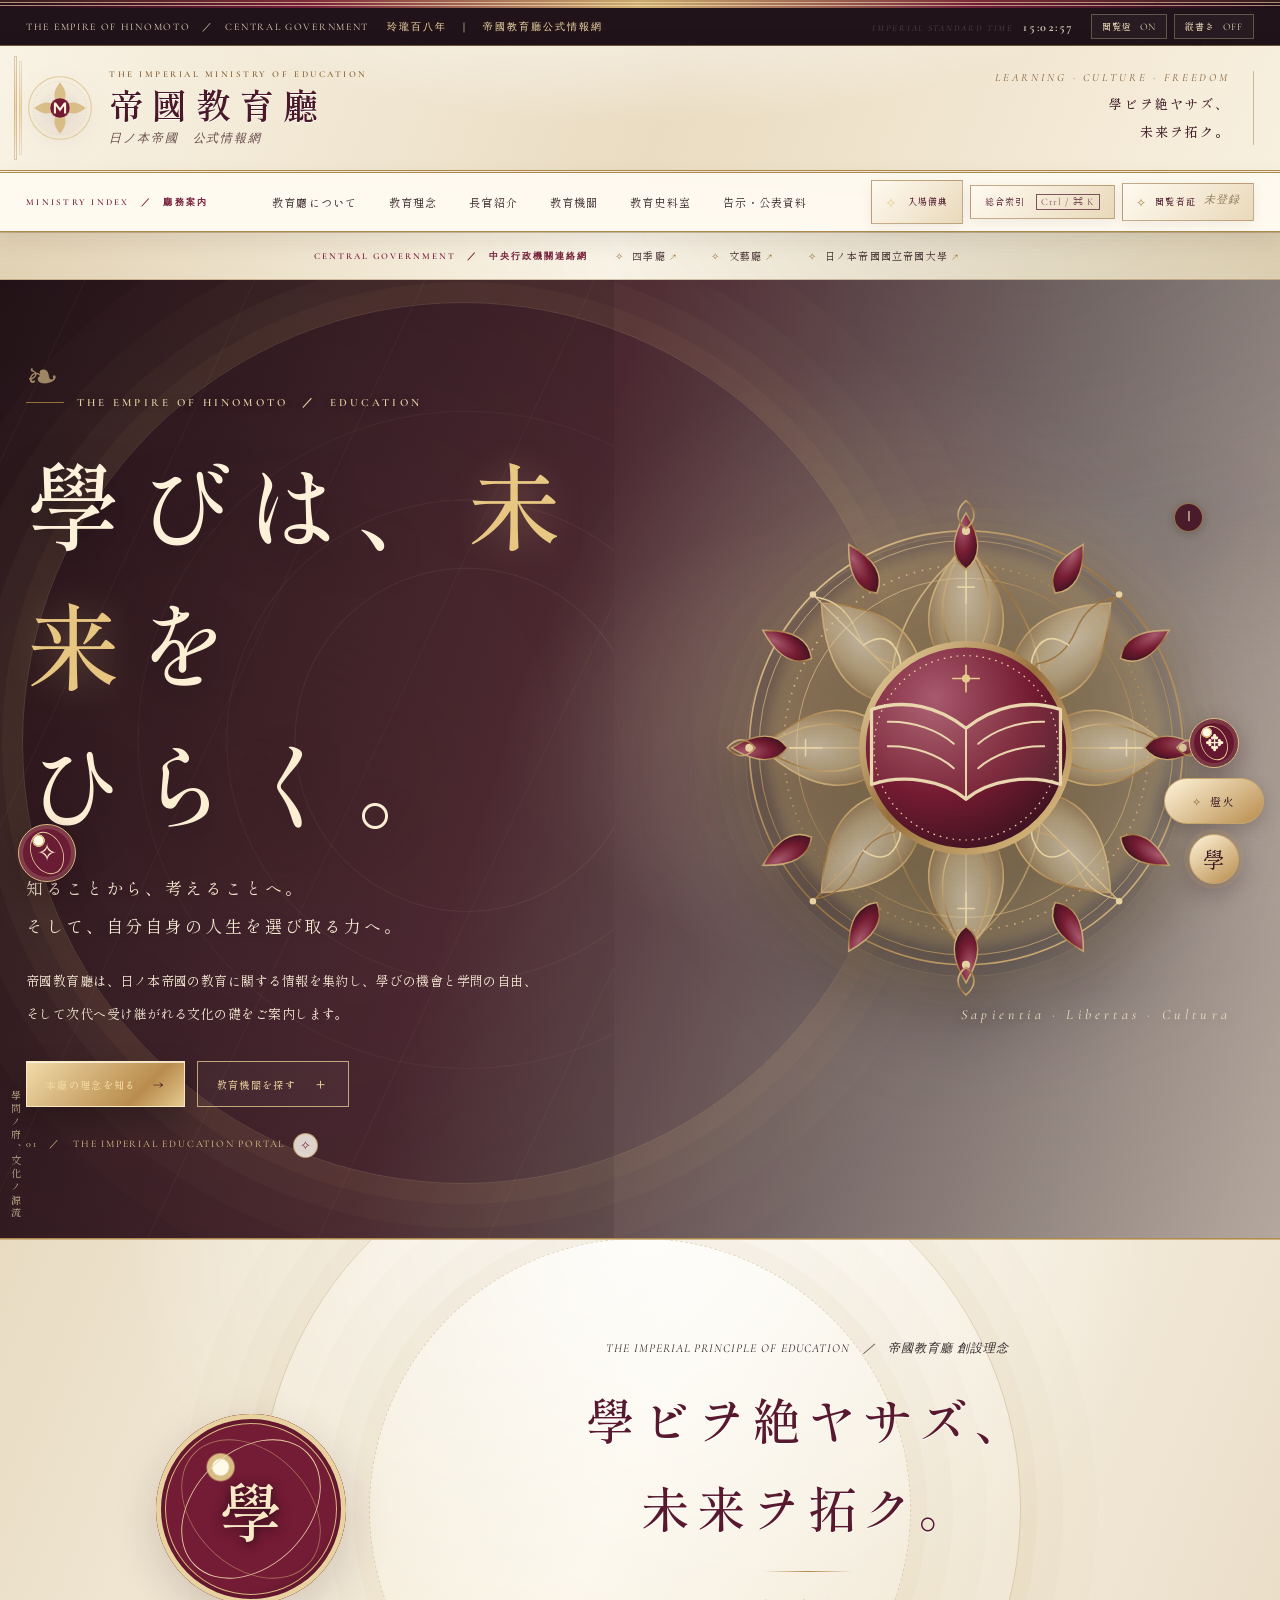
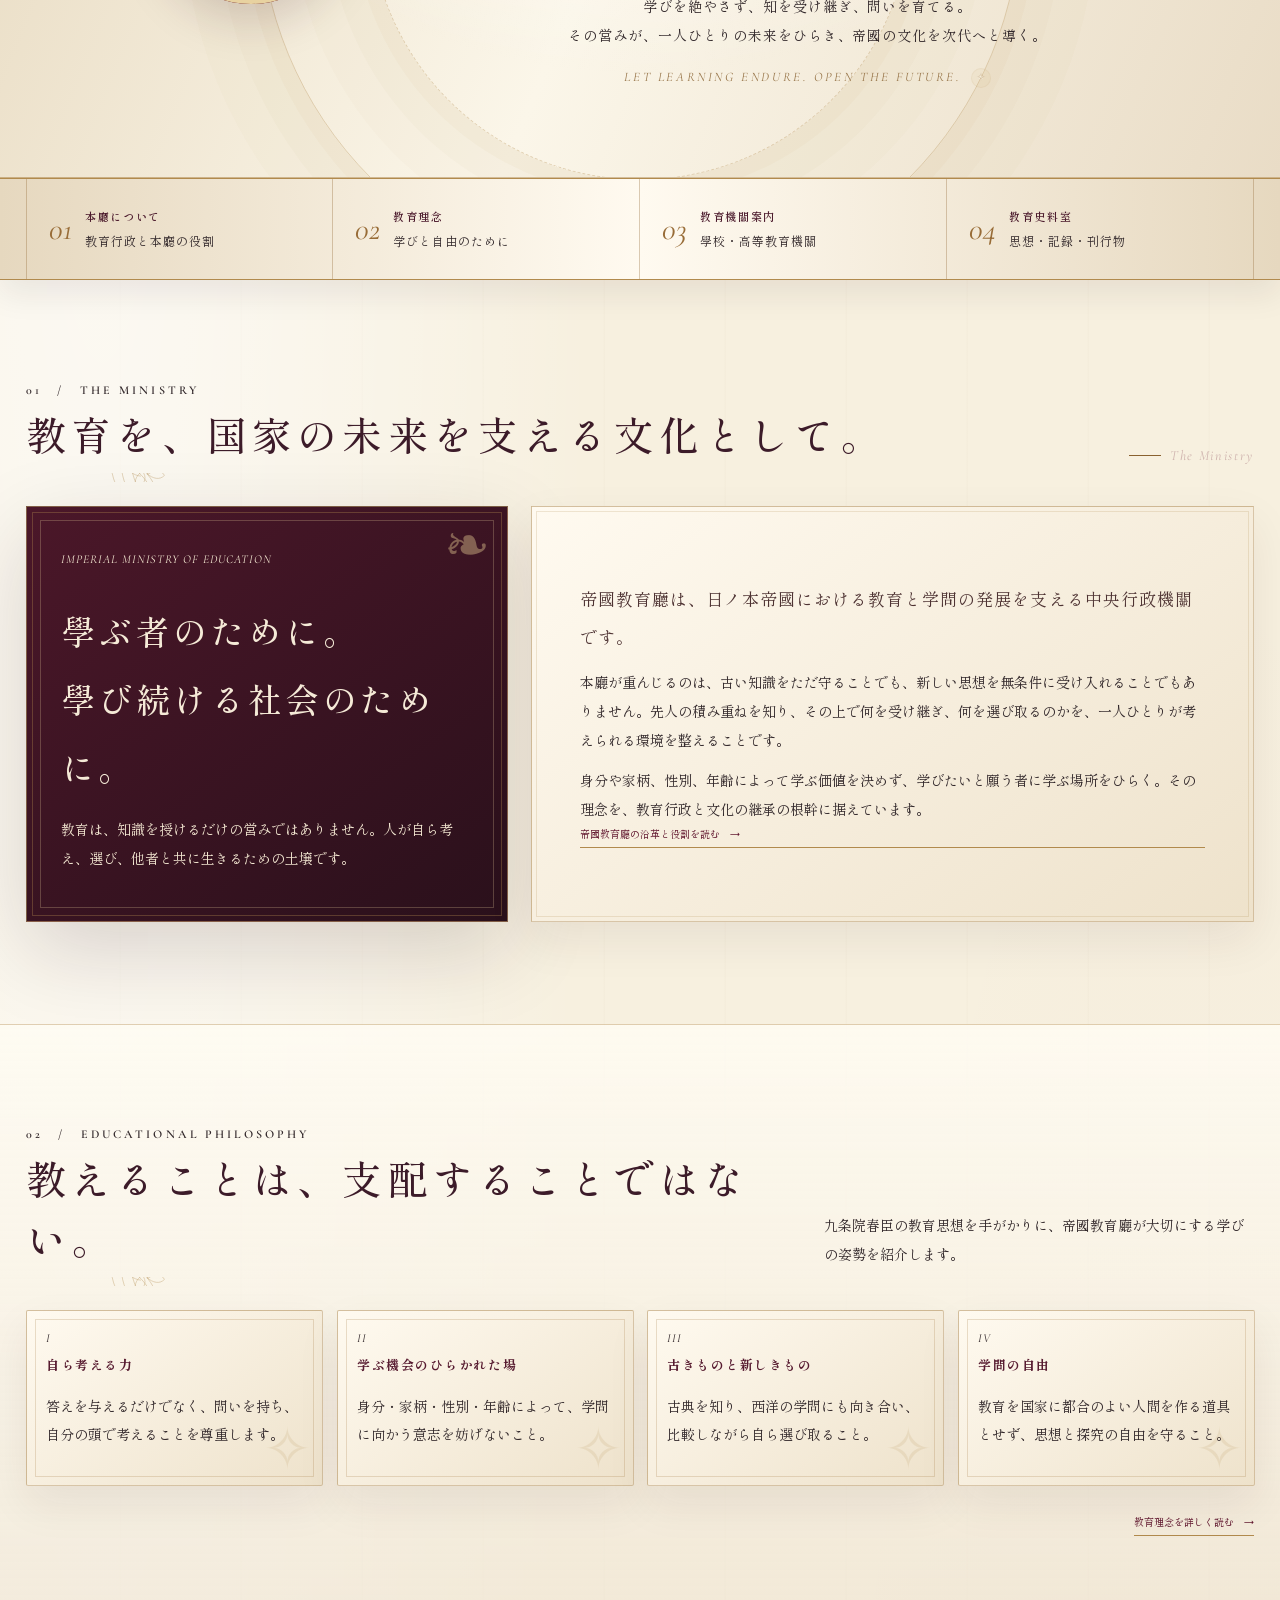
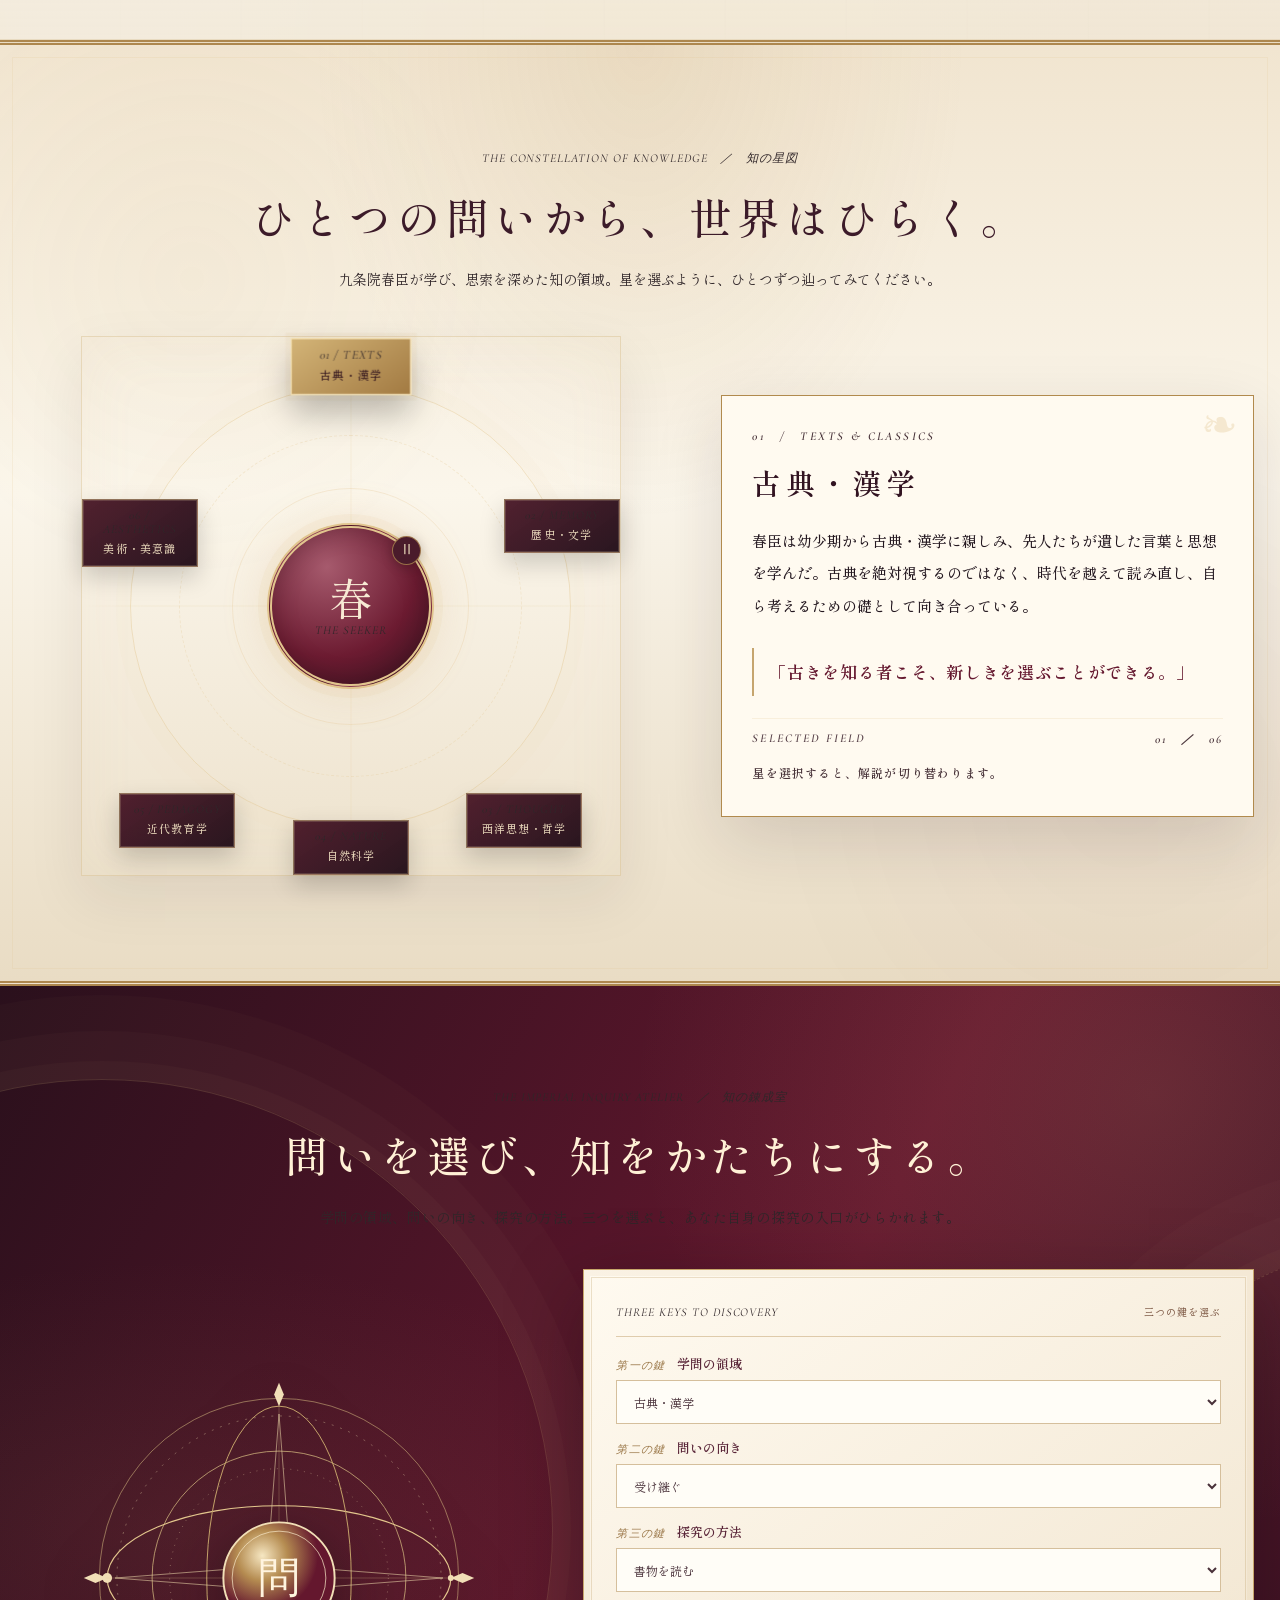
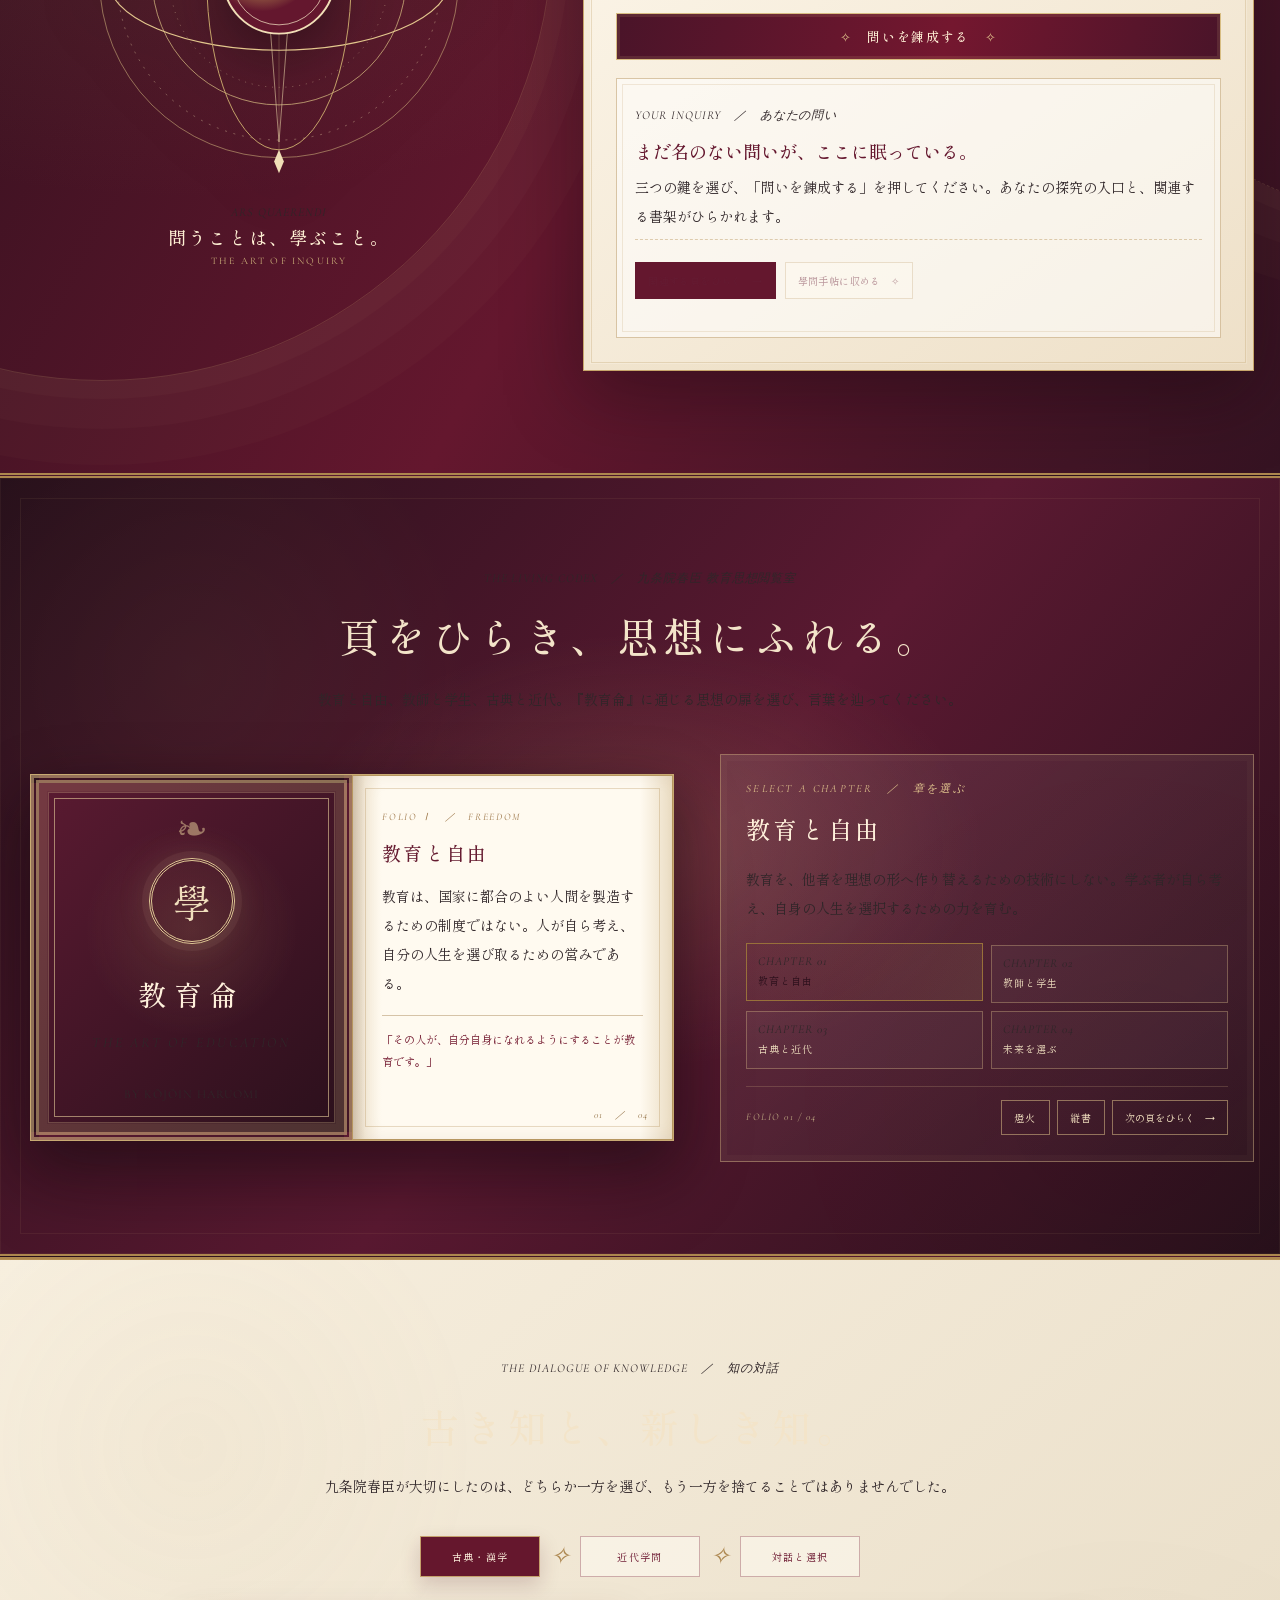
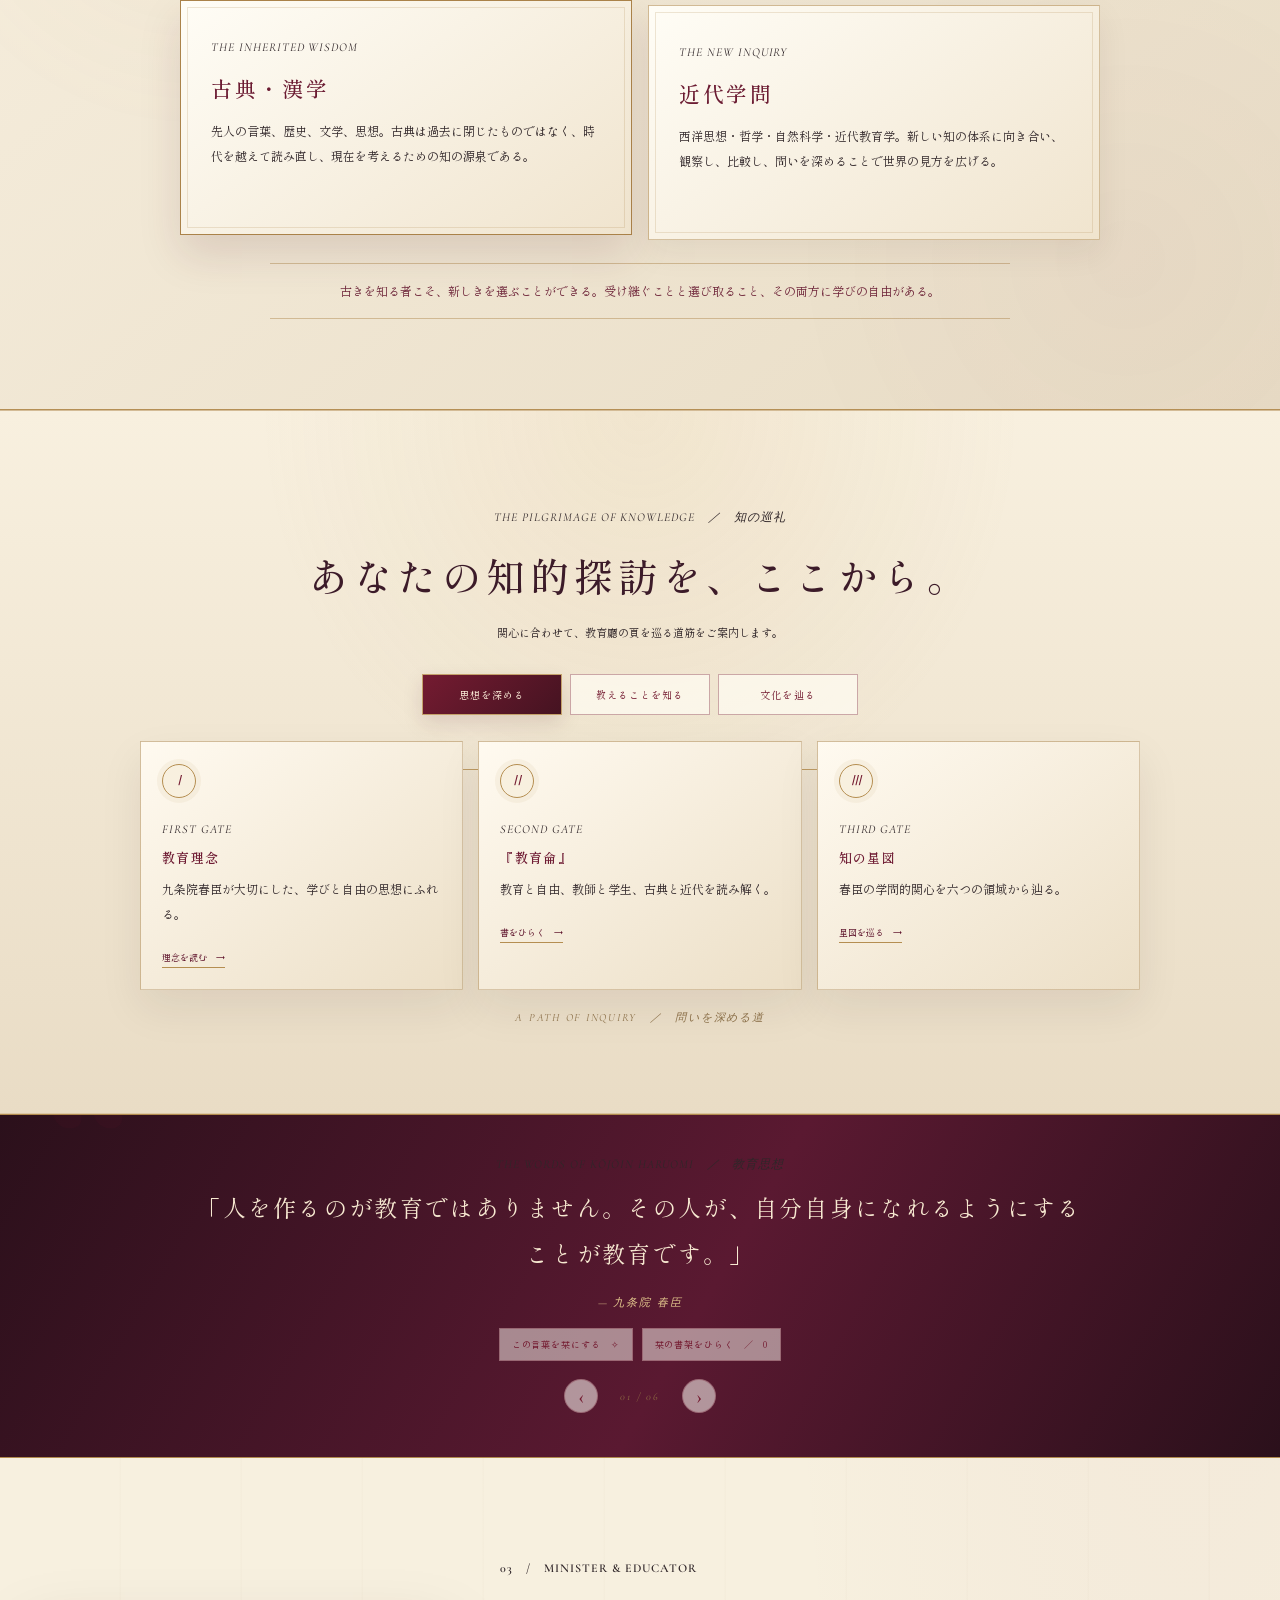
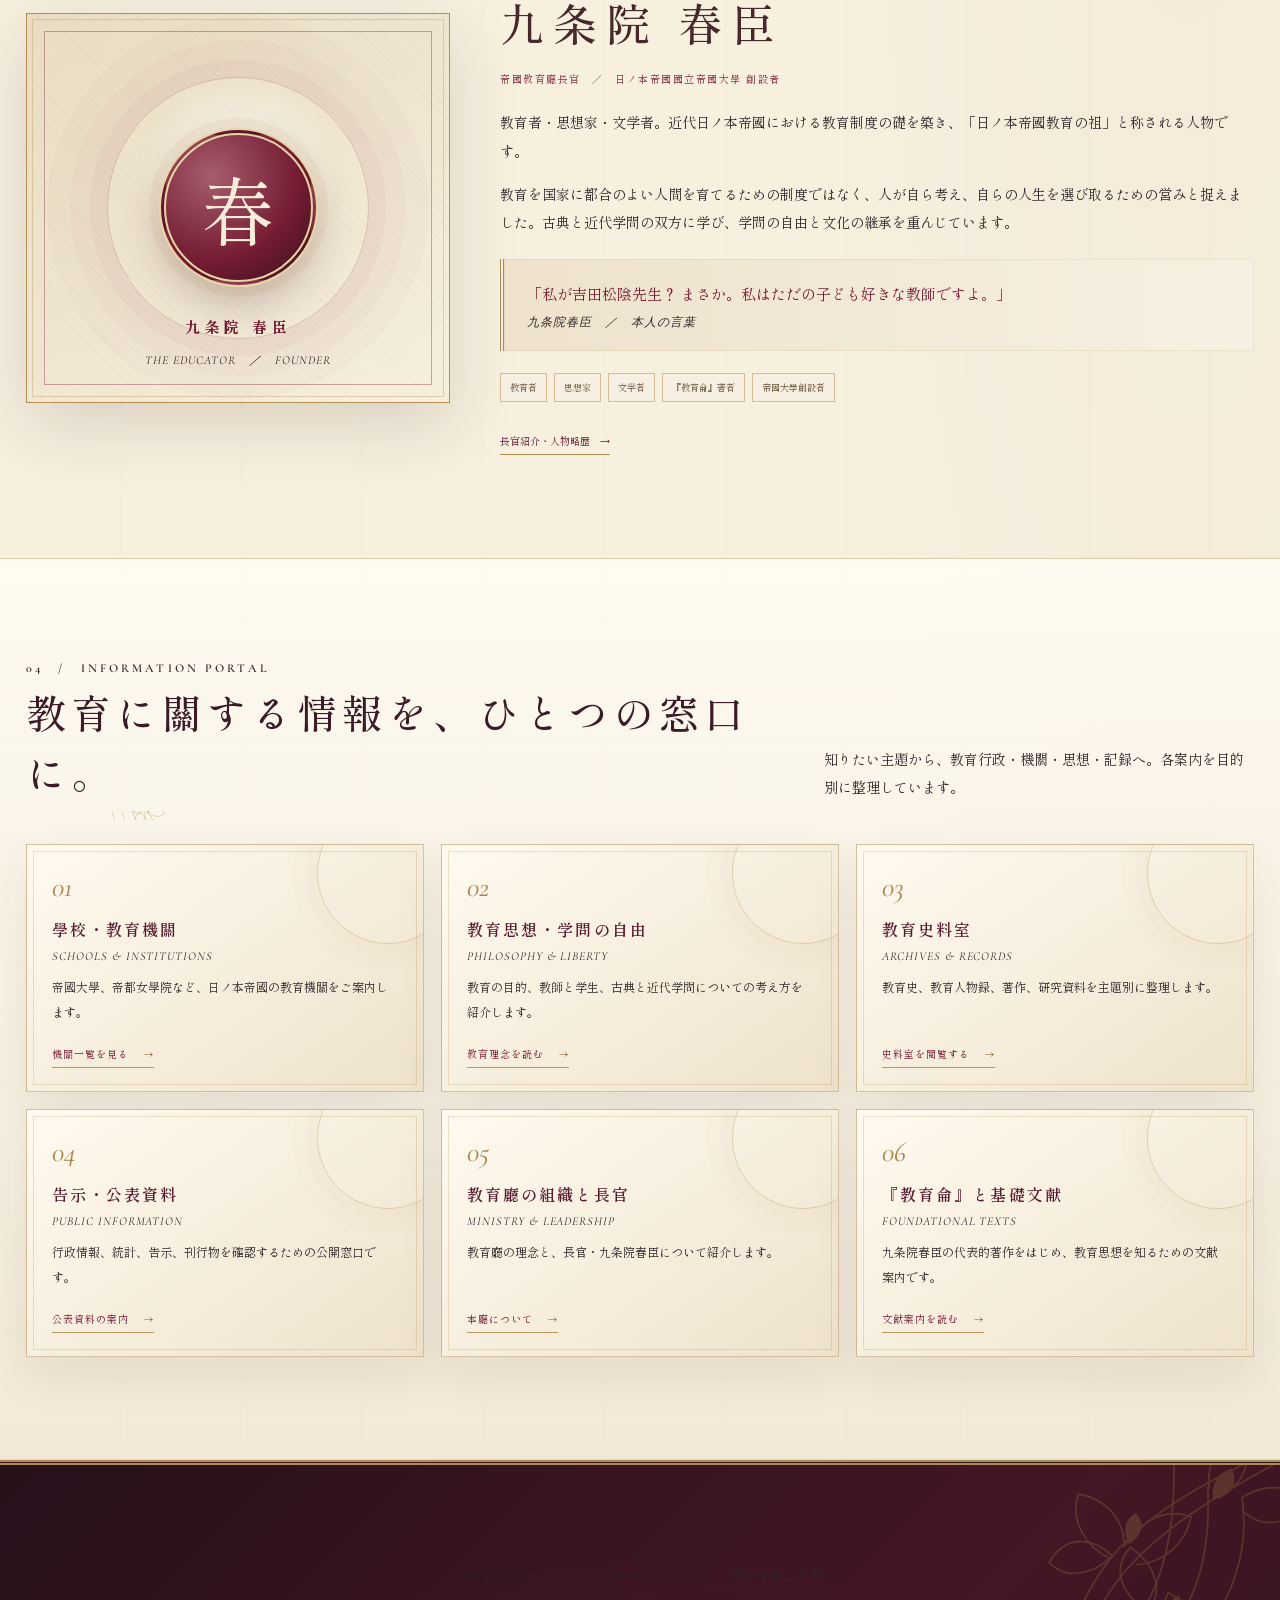
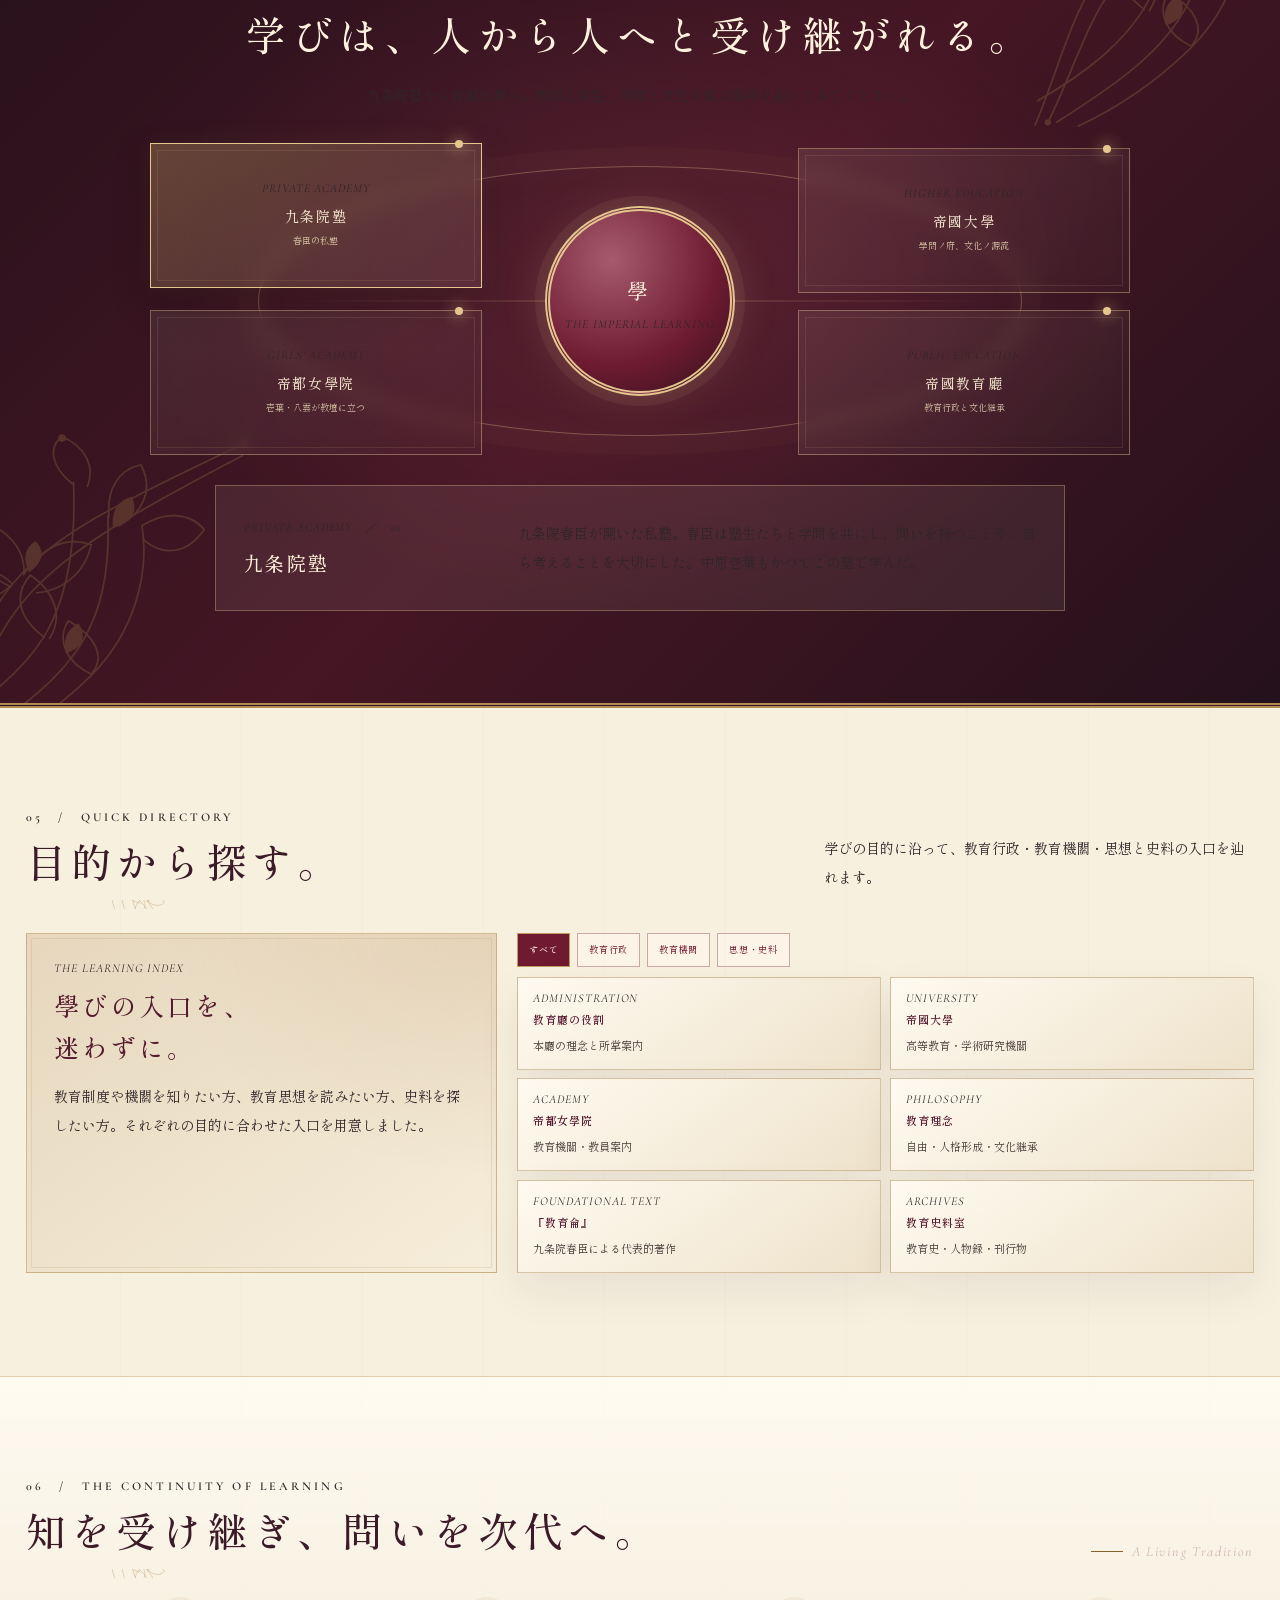
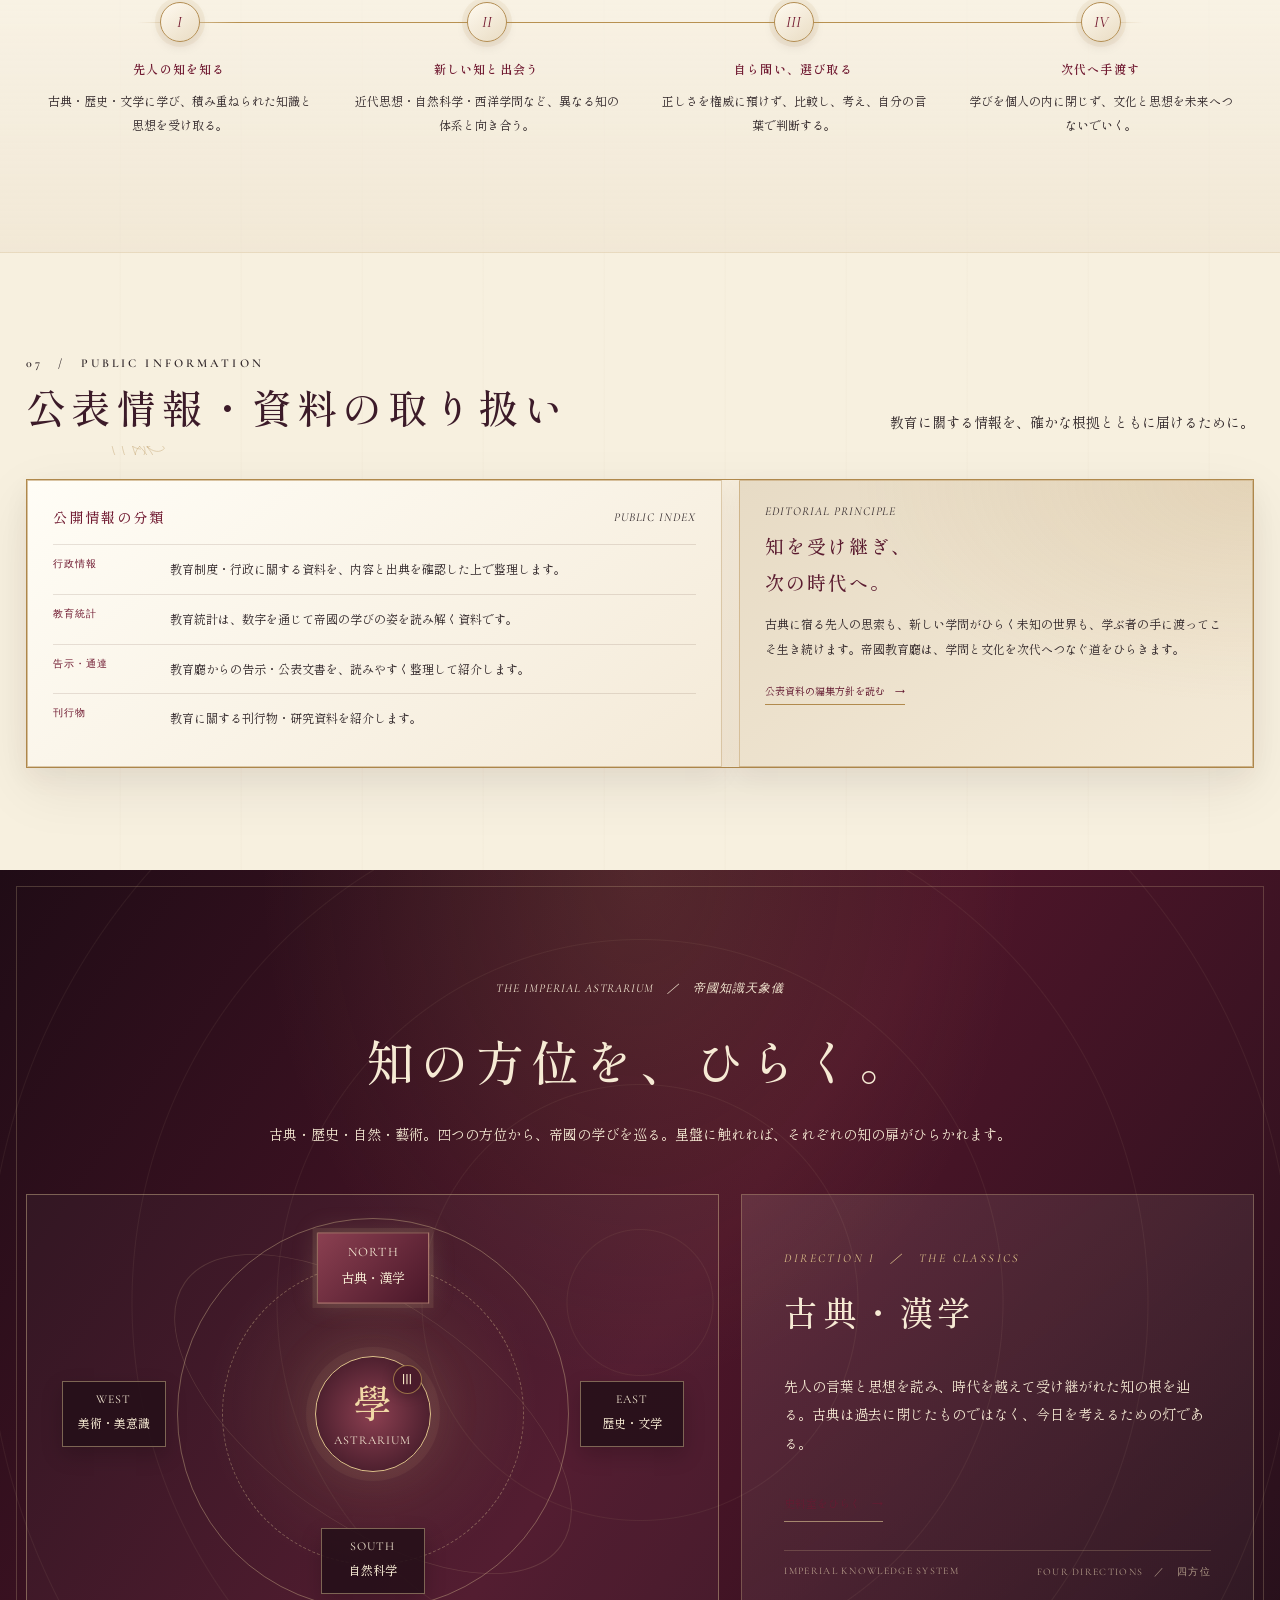
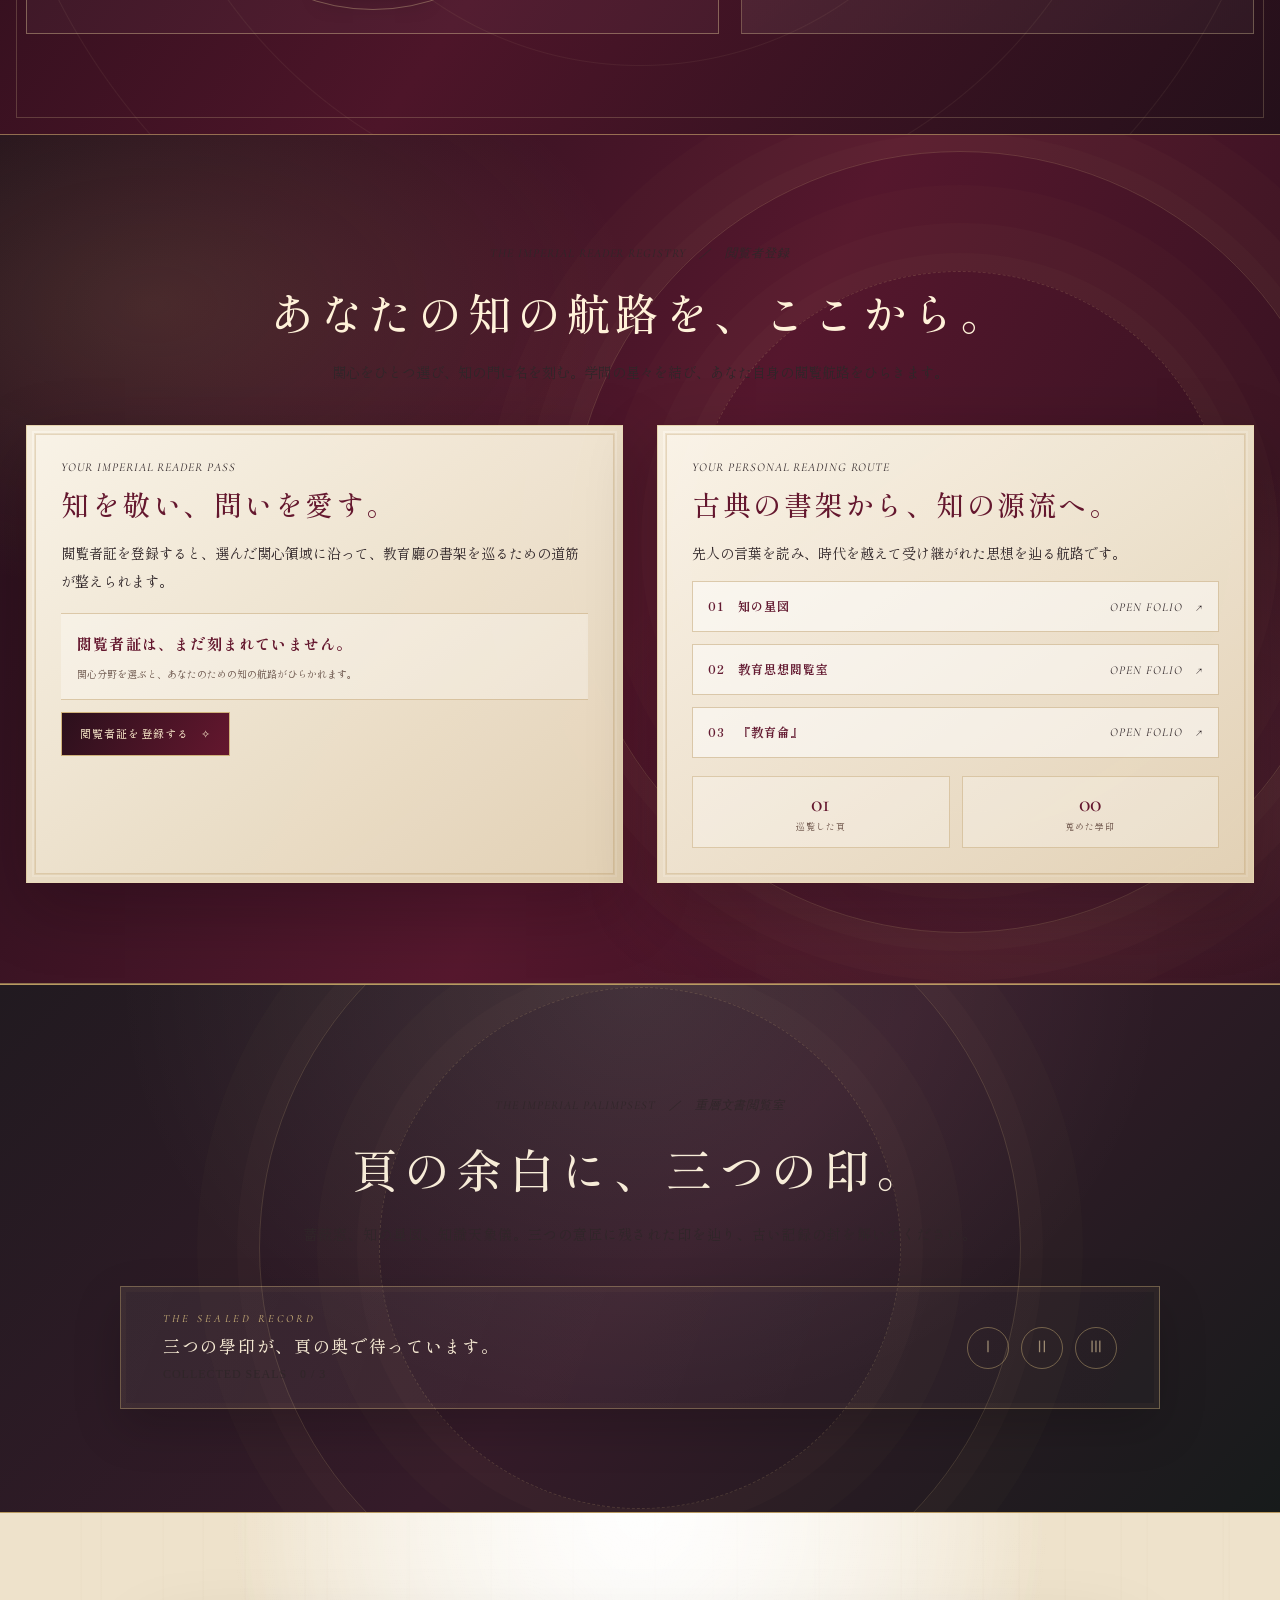
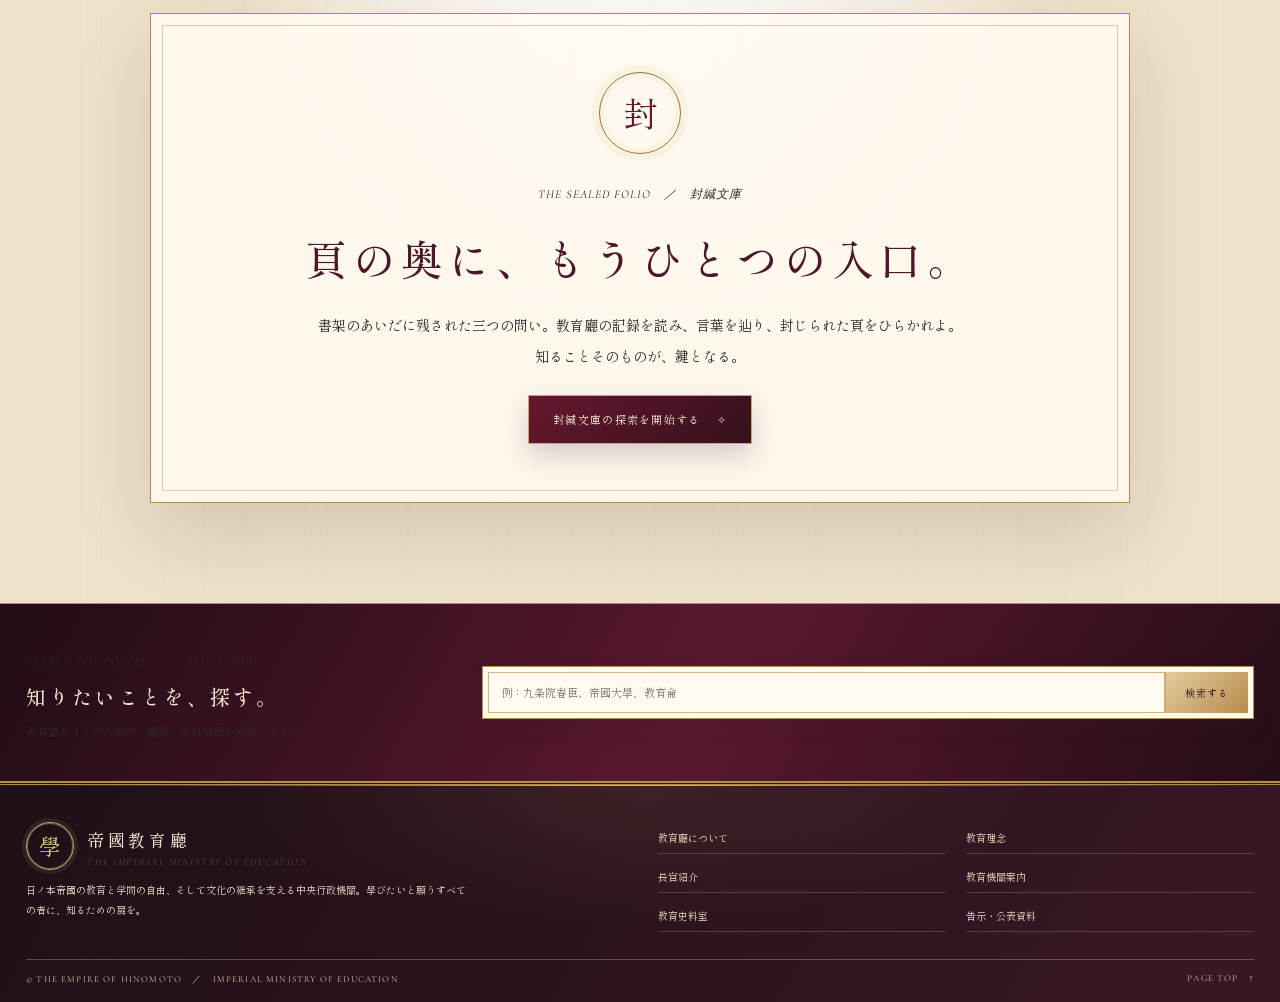
==== index.html @ 779eed3e "Refresh knowledge index cache version" ====
<!doctype html>
<html lang="ja">
<head>
<meta charset="utf-8">
<meta name="viewport" content="width=device-width, initial-scale=1">
<meta name="theme-color" content="#741b31">
<meta name="description" content="日ノ本帝國 帝國教育廳公式情報網。教育行政、教育機關、教育思想、九条院春臣の理念、帝國の教育史料をご案内します。">
<meta property="og:type" content="website">
<meta property="og:site_name" content="日ノ本帝國 帝國教育廳">
<meta property="og:title" content="帝國教育廳｜日ノ本帝國 公式情報網">
<meta property="og:description" content="學ビヲ絶ヤサズ、未来ヲ拓ク。">
<meta property="og:locale" content="ja_JP">
<link rel="preload" href="education-rose-window.svg" as="image" type="image/svg+xml">
<link rel="icon" href="data:image/svg+xml,%3Csvg xmlns='http://www.w3.org/2000/svg' viewBox='0 0 100 100'%3E%3Crect width='100' height='100' rx='50' fill='%23741b31'/%3E%3Ccircle cx='50' cy='50' r='42' fill='none' stroke='%23e0c996' stroke-width='2'/%3E%3Cpath d='M25 65V32h8l17 22 17-22h8v33h-9V46L50 66 34 46v19z' fill='%23f5ecd9'/%3E%3C/svg%3E">
<link rel="canonical" href="https://8fgb66gmt2-stack.github.io/-Ministry-of-Education-of-the-Empire-of-Hinomoto/">
<link rel="preconnect" href="https://fonts.googleapis.com">
<link rel="preconnect" href="https://fonts.gstatic.com" crossorigin>
<link href="https://fonts.googleapis.com/css2?family=Cormorant+Garamond:wght@400;500;600;700&family=Shippori+Mincho:wght@400;500;600;700;800&display=swap" rel="stylesheet">
<link rel="icon" href="favicon.svg" type="image/svg+xml">
<link rel="stylesheet" href="education.css?v=20261105-5">
<link rel="stylesheet" href="education-rococo.css?v=20261105-1">
<link rel="stylesheet" href="education-eidolon.css?v=20261105-4">
<link rel="stylesheet" href="education-imperial.css?v=20261105-5">
<link rel="stylesheet" href="education-renaissance.css?v=20261106-7">
<link rel="stylesheet" href="education-celestial.css?v=20261105-1">
<link rel="stylesheet" href="education-empire.css?v=20261106-12">
<link rel="stylesheet" href="education-atelier.css?v=20261105-1">
<link rel="stylesheet" href="education-home-layout.css?v=20261106-1">
<link rel="stylesheet" href="education-ceremony.css?v=20261106-1">
<link rel="stylesheet" href="education-palimpsest.css?v=20261106-1">
<link rel="stylesheet" href="education-refinement.css?v=20261106-13">
<title>帝國教育廳｜日ノ本帝國 公式情報網</title>
</head>
<body>
<a class="skip-link" href="#main">本文へ移動</a>
<div id="reading-progress" aria-hidden="true"></div>
<div class="topline"></div>
<div class="utility"><div class="wrap"><span>THE EMPIRE OF HINOMOTO　／　CENTRAL GOVERNMENT</span><strong>玲瓏百八年　｜　帝國教育廳公式情報網</strong><span class="utility-time" aria-label="帝國標準時刻"><small>IMPERIAL STANDARD TIME</small><time id="imperial-clock">--:--:--</time></span><div class="utility-tools"><button type="button" data-night-toggle aria-pressed="false">閲覧燈 <span>ON</span></button><button type="button" data-vertical-toggle aria-pressed="false">縦書き <span>OFF</span></button></div></div></div>

<header class="masthead">
 <div class="wrap masthead-inner">
  <a class="brand" href="index.html" aria-label="帝國教育廳首頁">
   <svg class="brand-mark" viewBox="0 0 100 100" role="img" aria-label="教育廳紋章">
    <circle cx="50" cy="50" r="46" fill="none" stroke="#e0c996" stroke-width="1.5"/>
    <circle cx="50" cy="50" r="39" fill="none" stroke="#e0c996" stroke-width=".8" stroke-dasharray="2 3"/>
    <path d="M50 12 C39 26 39 36 50 45 C61 36 61 26 50 12Z M50 88 C39 74 39 64 50 55 C61 64 61 74 50 88Z M12 50 C26 39 36 39 45 50 C36 61 26 61 12 50Z M88 50 C74 39 64 39 55 50 C64 61 74 61 88 50Z" fill="#d5b779" opacity=".85"/>
    <circle cx="50" cy="50" r="15" fill="#741b31" stroke="#f1dfb7"/>
    <path d="M41 58V42h3l6 8 6-8h3v16h-3V47l-6 8-6-8v11Z" fill="#fff4df"/>
   </svg>
   <span class="brand-name"><small>THE IMPERIAL MINISTRY OF EDUCATION</small><strong>帝國教育廳</strong><em>日ノ本帝國　公式情報網</em></span>
  </a>
  <div class="masthead-motto"><small>LEARNING · CULTURE · FREEDOM</small><b>學ビヲ絶ヤサズ、<br>未来ヲ拓ク。</b></div>
 </div>
</header>

<nav class="navbar" aria-label="主要導航">
 <div class="wrap nav-inner">
  <span class="nav-kicker">MINISTRY INDEX　／　廳務案内</span>
  <button class="nav-toggle" type="button" aria-expanded="false" aria-controls="nav-links"><span data-toggle-label>案内をひらく</span><span aria-hidden="true">＋</span></button>
  <div class="nav-links" id="nav-links">
   <a href="about.html">教育廳について</a>
   <a href="about.html#philosophy">教育理念</a>
   <a href="about.html#director">長官紹介</a>
   <a href="institutions.html">教育機關</a>
   <a href="archives.html">教育史料室</a>
   <a href="notices.html">告示・公表資料</a>
  </div>
  <div class="grand-utility"><button class="ceremony-trigger" type="button" data-open-rite>入場儀典</button><button class="nav-index" type="button" data-open-search>総合索引 <kbd>Ctrl / ⌘ K</kbd></button></div>
 </div>
</nav>

<div class="network" aria-label="日ノ本帝國中央行政機關連絡網">
 <div class="wrap">
  <span class="network-label">CENTRAL GOVERNMENT　／　中央行政機關連絡網</span>
  <a href="https://8fgb66gmt2-stack.github.io/-web-Shikicho/">四季廳</a>
  <a href="https://8fgb66gmt2-stack.github.io/-Bungeicho-offical-web-site-/">文藝廳</a>
  <a href="https://8fgb66gmt2-stack.github.io/https-8fgb66gmt2-stack.github.io-nippon-imperial-university-/">日ノ本帝國國立帝國大學</a>
 </div>
</div>

<main id="main">
<section class="hero" id="top">
 <div class="wrap hero-grid">
  <div class="hero-copy reveal">
   <div class="hero-overline">THE EMPIRE OF HINOMOTO　／　EDUCATION</div>
   <h1>學びは、<span>未来</span>を<br>ひらく。</h1>
   <div class="hero-subtitle">知ることから、考えることへ。<br>そして、自分自身の人生を選び取る力へ。</div>
   <p>帝國教育廳は、日ノ本帝國の教育に關する情報を集約し、學びの機會と学問の自由、そして次代へ受け継がれる文化の礎をご案内します。</p>
   <div class="hero-buttons"><a class="btn-primary" href="about.html">本廳の理念を知る</a><a class="btn-ghost" href="institutions.html">教育機關を探す</a></div>
   <div class="hero-index">01　／　THE IMPERIAL EDUCATION PORTAL</div>
  </div>
  <div class="hero-visual reveal" aria-label="教育廳の象徴である薔薇窓と書物の意匠">
   <div class="rose-window"><img src="education-rose-window.svg" alt="古金の薔薇窓の中央に開かれた書物を配した、帝國教育廳の象徴意匠"></div>
   <div class="visual-caption">Sapientia · Libertas · Cultura</div>
  </div>
 </div>
 <div class="hero-vertical" aria-hidden="true">學問ノ府、文化ノ源流</div>
</section>

<section class="imperial-principle" id="imperial-principle" aria-labelledby="imperial-principle-title">
 <div class="imperial-principle-inner">
  <div class="imperial-principle-seal" aria-hidden="true"><span>學</span></div>
  <div class="imperial-principle-copy">
   <small>THE IMPERIAL PRINCIPLE OF EDUCATION　／　帝國教育廳 創設理念</small>
   <h2 id="imperial-principle-title">學ビヲ絶ヤサズ、<br>未来ヲ拓ク。</h2>
   <div class="imperial-principle-rule"></div>
   <p>学びを絶やさず、知を受け継ぎ、問いを育てる。<br>その営みが、一人ひとりの未来をひらき、帝國の文化を次代へと導く。</p>
   <span class="emp-translation">LET LEARNING ENDURE. OPEN THE FUTURE.</span>
  </div>
 </div>
</section>

<section class="portal-ribbon" aria-label="主な情報への入口">
 <div class="wrap ribbon-grid">
  <a class="ribbon-item" href="about.html"><span class="ribbon-num">01</span><span><strong>本廳について</strong><small>教育行政と本廳の役割</small></span></a>
  <a class="ribbon-item" href="about.html#philosophy"><span class="ribbon-num">02</span><span><strong>教育理念</strong><small>学びと自由のために</small></span></a>
  <a class="ribbon-item" href="institutions.html"><span class="ribbon-num">03</span><span><strong>教育機關案内</strong><small>學校・高等教育機關</small></span></a>
  <a class="ribbon-item" href="archives.html"><span class="ribbon-num">04</span><span><strong>教育史料室</strong><small>思想・記録・刊行物</small></span></a>
 </div>
</section>

<section class="section" id="about">
 <div class="wrap">
  <div class="section-heading reveal">
   <div><div class="kicker">01　/　THE MINISTRY</div><h2>教育を、国家の未来を支える文化として。</h2></div>
   <div class="section-mark">The Ministry</div>
  </div>
  <div class="lede-grid">
   <div class="lede-plaque reveal"><small>IMPERIAL MINISTRY OF EDUCATION</small><h3>學ぶ者のために。<br>學び続ける社会のために。</h3><p>教育は、知識を授けるだけの営みではありません。人が自ら考え、選び、他者と共に生きるための土壌です。</p></div>
   <div class="lede-paper reveal"><div class="large">帝國教育廳は、日ノ本帝國における教育と学問の発展を支える中央行政機關です。</div><p>本廳が重んじるのは、古い知識をただ守ることでも、新しい思想を無条件に受け入れることでもありません。先人の積み重ねを知り、その上で何を受け継ぎ、何を選び取るのかを、一人ひとりが考えられる環境を整えることです。</p><p>身分や家柄、性別、年齢によって学ぶ価値を決めず、学びたいと願う者に学ぶ場所をひらく。その理念を、教育行政と文化の継承の根幹に据えています。</p><a class="back-link" href="about.html">帝國教育廳の沿革と役割を読む　→</a></div>
  </div>
 </div>
</section>

<section class="section section-paper" id="philosophy">
 <div class="wrap">
  <div class="section-heading reveal">
   <div><div class="kicker">02　/　EDUCATIONAL PHILOSOPHY</div><h2>教えることは、支配することではない。</h2></div>
   <p>九条院春臣の教育思想を手がかりに、帝國教育廳が大切にする学びの姿勢を紹介します。</p>
  </div>
  <div class="principle-grid">
   <article class="principle reveal"><div class="roman">I</div><h3>自ら考える力</h3><p>答えを与えるだけでなく、問いを持ち、自分の頭で考えることを尊重します。</p></article>
   <article class="principle reveal"><div class="roman">II</div><h3>学ぶ機会のひらかれた場</h3><p>身分・家柄・性別・年齢によって、学問に向かう意志を妨げないこと。</p></article>
   <article class="principle reveal"><div class="roman">III</div><h3>古きものと新しきもの</h3><p>古典を知り、西洋の学問にも向き合い、比較しながら自ら選び取ること。</p></article>
   <article class="principle reveal"><div class="roman">IV</div><h3>学問の自由</h3><p>教育を国家に都合のよい人間を作る道具とせず、思想と探究の自由を守ること。</p></article>
  </div>
  <div style="text-align:right;margin-top:18px"><a class="back-link" href="about.html#philosophy">教育理念を詳しく読む　→</a></div>
 </div>
</section>

<section class="knowledge-atlas" id="atlas">
 <div class="wrap">
  <div class="atlas-heading reveal">
   <div class="kicker">THE CONSTELLATION OF KNOWLEDGE　／　知の星図</div>
   <h2>ひとつの問いから、世界はひらく。</h2>
   <p>九条院春臣が学び、思索を深めた知の領域。星を選ぶように、ひとつずつ辿ってみてください。</p>
  </div>
  <div class="atlas-layout">
   <div class="atlas-map reveal" id="knowledge-map" aria-label="九条院春臣の学問的関心を示す知の星図">
    <div class="atlas-orbit" aria-hidden="true"></div><div class="atlas-crosshair" aria-hidden="true"></div>
    <div class="atlas-core"><div><div class="core-symbol">春</div><small>THE SEEKER</small></div></div>
    <button class="atlas-node n1" type="button" data-study="classics" aria-pressed="true"><small>01 / TEXTS</small><strong>古典・漢学</strong></button>
    <button class="atlas-node n2" type="button" data-study="history" aria-pressed="false"><small>02 / MEMORY</small><strong>歴史・文学</strong></button>
    <button class="atlas-node n3" type="button" data-study="western" aria-pressed="false"><small>03 / THOUGHT</small><strong>西洋思想・哲学</strong></button>
    <button class="atlas-node n4" type="button" data-study="science" aria-pressed="false"><small>04 / NATURE</small><strong>自然科学</strong></button>
    <button class="atlas-node n5" type="button" data-study="education" aria-pressed="false"><small>05 / PEDAGOGY</small><strong>近代教育学</strong></button>
    <button class="atlas-node n6" type="button" data-study="arts" aria-pressed="false"><small>06 / AESTHETICS</small><strong>美術・美意識</strong></button>
   </div>
   <article class="atlas-detail reveal" id="imperial-astrarium-detail" aria-live="polite">
    <div class="detail-kicker" id="atlas-kicker">01　/　TEXTS & CLASSICS</div>
    <h3 id="atlas-title">古典・漢学</h3>
    <p id="atlas-description">春臣は幼少期から古典・漢学に親しみ、先人たちが遺した言葉と思想を学んだ。古典を絶対視するのではなく、時代を越えて読み直し、自ら考えるための礎として向き合っている。</p>
    <div class="detail-quote" id="atlas-quote">「古きを知る者こそ、新しきを選ぶことができる。」</div>
    <div class="detail-index"><span>SELECTED FIELD</span><span id="atlas-position">01　／　06</span></div>
    <div class="atlas-hint">星を選択すると、解説が切り替わります。</div>
   </article>
  </div>
 </div>
</section>


<section class="inquiry-atelier" id="inquiry-atelier" aria-labelledby="atelier-title">
 <div class="wrap">
  <div class="atelier-heading">
   <div class="kicker">THE IMPERIAL INQUIRY ATELIER　／　知の錬成室</div>
   <h2 id="atelier-title">問いを選び、知をかたちにする。</h2>
   <p>学問の領域、問いの向き、探究の方法。三つを選ぶと、あなた自身の探究の入口がひらかれます。</p>
  </div>
  <div class="atelier-layout">
   <div class="atelier-instrument">
    <div class="atelier-astrolabe" aria-hidden="true">
     <svg viewBox="0 0 420 420" role="img">
      <defs><radialGradient id="atelier-core" cx="35%" cy="30%"><stop offset="0" stop-color="#f6e7c2"/><stop offset=".45" stop-color="#b58c51"/><stop offset="1" stop-color="#64172e"/></radialGradient></defs>
      <circle cx="210" cy="210" r="184" fill="none" stroke="#d8bd82" stroke-opacity=".55"/>
      <circle cx="210" cy="210" r="166" fill="none" stroke="#ead7aa" stroke-opacity=".38" stroke-dasharray="2 7"/>
      <circle cx="210" cy="210" r="130" fill="none" stroke="#d8bd82" stroke-opacity=".75"/>
      <circle cx="210" cy="210" r="112" fill="none" stroke="#ead7aa" stroke-opacity=".4" stroke-dasharray="1 6"/>
      <g class="atelier-orbit atelier-orbit-a"><ellipse cx="210" cy="210" rx="176" ry="74" fill="none" stroke="#e3c78d" stroke-width="1.2"/><circle cx="34" cy="210" r="5" fill="#f2dfb5"/><circle cx="386" cy="210" r="3" fill="#f2dfb5"/></g>
      <g class="atelier-orbit atelier-orbit-b"><ellipse cx="210" cy="210" rx="74" ry="176" fill="none" stroke="#c7a66b" stroke-width="1"/><path d="M210 25V395M25 210H395" stroke="#e3c78d" stroke-opacity=".25"/></g>
      <path d="M210 42L222 198L378 210L222 222L210 378L198 222L42 210L198 198Z" fill="none" stroke="#e7d3a5" stroke-opacity=".6"/>
      <circle cx="210" cy="210" r="57" fill="url(#atelier-core)" stroke="#f1dfb7" stroke-width="2"/>
      <circle cx="210" cy="210" r="48" fill="none" stroke="#f5e5c4" stroke-opacity=".75"/>
      <text x="210" y="224" text-anchor="middle" fill="#fff4df" font-size="43" font-family="serif">問</text>
      <g fill="#f1dfb7"><path d="M210 10l5 12-5 12-5-12z"/><path d="M410 210l-12 5-12-5 12-5z"/><path d="M210 410l-5-12 5-12 5 12z"/><path d="M10 210l12-5 12 5-12 5z"/></g>
     </svg>
    </div>
    <div class="atelier-instrument-caption"><small>ARS QUAERENDI</small><strong>問うことは、學ぶこと。</strong><span>THE ART OF INQUIRY</span></div>
   </div>
   <form class="atelier-form" id="imperial-inquiry-form">
    <div class="atelier-form-top"><small>THREE KEYS TO DISCOVERY</small><span>三つの鍵を選ぶ</span></div>
    <label for="atelier-domain"><span>第一の鍵</span><strong>学問の領域</strong></label>
    <select id="atelier-domain" name="domain">
     <option value="classics">古典・漢学</option><option value="history">歴史・文学</option><option value="western">西洋思想・哲学</option><option value="science">自然科学</option><option value="education">近代教育学</option><option value="arts">美術・美意識</option>
    </select>
    <label for="atelier-lens"><span>第二の鍵</span><strong>問いの向き</strong></label>
    <select id="atelier-lens" name="lens">
     <option value="inherit">受け継ぐ</option><option value="compare">比較する</option><option value="rethink">問い直す</option><option value="future">未来へ結ぶ</option>
    </select>
    <label for="atelier-method"><span>第三の鍵</span><strong>探究の方法</strong></label>
    <select id="atelier-method" name="method">
     <option value="read">書物を読む</option><option value="compare">資料を比べる</option><option value="observe">観察し、記録する</option><option value="dialogue">対話から考える</option>
    </select>
    <button class="atelier-forge" type="submit"><span>✧</span>　問いを錬成する　<span>✧</span></button>
    <div class="atelier-result" id="atelier-result" aria-live="polite" aria-atomic="true">
     <small>YOUR INQUIRY　／　あなたの問い</small>
     <h3 id="atelier-result-title">まだ名のない問いが、ここに眠っている。</h3>
     <p id="atelier-result-question">三つの鍵を選び、「問いを錬成する」を押してください。あなたの探究の入口と、関連する書架がひらかれます。</p>
     <p class="atelier-result-method" id="atelier-result-method"></p>
     <div class="atelier-result-actions"><a id="atelier-result-link" href="archives.html">関連する頁をひらく　→</a><button type="button" id="atelier-save" disabled>學問手帖に収める　✧</button></div>
     <span class="atelier-save-status" id="atelier-save-status" role="status"></span>
    </div>
   </form>
  </div>
 </div>
</section>

<section class="codex-gallery" id="codex">
 <div class="wrap">
  <div class="codex-heading reveal">
   <div class="kicker">THE LIVING CODEX　／　九条院春臣 教育思想閲覧室</div>
   <h2>頁をひらき、思想にふれる。</h2>
   <p>教育と自由、教師と学生、古典と近代。『教育侖』に通じる思想の扉を選び、言葉を辿ってください。</p>
  </div>
  <div class="codex-layout">
   <div class="codex-stage reveal">
    <div class="codex-book" id="codex-book">
     <div class="codex-cover-page">
      <div class="codex-cover-seal">學</div>
      <h3>教育侖</h3>
      <p>THE ART OF EDUCATION</p>
      <small>BY KŌJŌIN HARUOMI</small>
     </div>
     <article class="codex-open-page">
      <div class="codex-page-content" id="codex-page-content" aria-live="polite">
       <div class="codex-page-kicker" id="codex-page-kicker">FOLIO Ⅰ　／　FREEDOM</div>
       <h3 id="codex-page-title">教育と自由</h3>
       <p id="codex-page-text">教育は、国家に都合のよい人間を製造するための制度ではない。人が自ら考え、自分の人生を選び取るための営みである。</p>
       <div class="codex-page-quote" id="codex-page-quote">「その人が、自分自身になれるようにすることが教育です。」</div>
      </div>
      <div class="codex-page-number" id="codex-page-number">01　／　04</div>
     </article>
    </div>
   </div>
   <div class="codex-reader reveal">
    <div class="reader-kicker">SELECT A CHAPTER　／　章を選ぶ</div>
    <h3 id="codex-reader-title">教育と自由</h3>
    <p id="codex-reader-text">教育を、他者を理想の形へ作り替えるための技術にしない。学ぶ者が自ら考え、自身の人生を選択するための力を育む。</p>
    <div class="codex-chapters" role="group" aria-label="教育思想の章">
     <button type="button" data-codex="freedom" aria-pressed="true"><small>CHAPTER 01</small>教育と自由</button>
     <button type="button" data-codex="teacher" aria-pressed="false"><small>CHAPTER 02</small>教師と学生</button>
     <button type="button" data-codex="classics" aria-pressed="false"><small>CHAPTER 03</small>古典と近代</button>
     <button type="button" data-codex="future" aria-pressed="false"><small>CHAPTER 04</small>未来を選ぶ</button>
    </div>
    <div class="codex-turn"><span id="codex-chapter-count">FOLIO 01 / 04</span><div style="display:flex;gap:7px;align-items:center"><button class="reader-toggle" type="button" data-night-toggle aria-pressed="false">燈火</button><button class="reader-toggle" type="button" data-vertical-toggle aria-pressed="false">縦書</button><button type="button" id="codex-next">次の頁をひらく　→</button></div></div>
   </div>
  </div>
 </div>
</section>

<section class="dual-archive" id="two-libraries">
 <div class="wrap">
  <div class="dual-heading reveal">
   <small>THE DIALOGUE OF KNOWLEDGE　／　知の対話</small>
   <h2>古き知と、新しき知。</h2>
   <p>九条院春臣が大切にしたのは、どちらか一方を選び、もう一方を捨てることではありませんでした。</p>
  </div>
  <div class="dual-switch reveal" role="group" aria-label="学問の視点を切り替える">
   <button type="button" data-dual="classics" aria-pressed="true">古典・漢学</button>
   <span class="dual-emblem">✧</span>
   <button type="button" data-dual="modern" aria-pressed="false">近代学問</button>
   <span class="dual-emblem">✧</span>
   <button type="button" data-dual="harmony" aria-pressed="false">対話と選択</button>
  </div>
  <div class="dual-panes">
   <article class="dual-pane is-emphasized" id="dual-classics">
    <small>THE INHERITED WISDOM</small><h3>古典・漢学</h3>
    <p>先人の言葉、歴史、文学、思想。古典は過去に閉じたものではなく、時代を越えて読み直し、現在を考えるための知の源泉である。</p>
   </article>
   <article class="dual-pane" id="dual-modern">
    <small>THE NEW INQUIRY</small><h3>近代学問</h3>
    <p>西洋思想・哲学・自然科学・近代教育学。新しい知の体系に向き合い、観察し、比較し、問いを深めることで世界の見方を広げる。</p>
   </article>
  </div>
  <div class="dual-conclusion" id="dual-conclusion" aria-live="polite">古きを知る者こそ、新しきを選ぶことができる。受け継ぐことと選び取ること、その両方に学びの自由がある。</div>
 </div>
</section>
<section class="pilgrimage" id="pilgrimage">
 <div class="wrap">
  <div class="pilgrimage-heading reveal">
   <small>THE PILGRIMAGE OF KNOWLEDGE　／　知の巡礼</small>
   <h2>あなたの知的探訪を、ここから。</h2>
   <p>関心に合わせて、教育廳の頁を巡る道筋をご案内します。</p>
  </div>
  <div class="pilgrimage-tabs reveal" role="group" aria-label="閲覧の目的">
   <button type="button" data-route="thinker" aria-pressed="true">思想を深める</button>
   <button type="button" data-route="teacher" aria-pressed="false">教えることを知る</button>
   <button type="button" data-route="culture" aria-pressed="false">文化を辿る</button>
  </div>
  <div class="pilgrimage-route" id="pilgrimage-route" aria-live="polite">
   <article class="pilgrimage-step"><div class="step-number">Ⅰ</div><small>FIRST GATE</small><h3>教育理念</h3><p>九条院春臣が大切にした、学びと自由の思想にふれる。</p><a href="about.html#philosophy">理念を読む　→</a></article>
   <article class="pilgrimage-step"><div class="step-number">Ⅱ</div><small>SECOND GATE</small><h3>『教育侖』</h3><p>教育と自由、教師と学生、古典と近代を読み解く。</p><a href="archives.html#education-theory">書をひらく　→</a></article>
   <article class="pilgrimage-step"><div class="step-number">Ⅲ</div><small>THIRD GATE</small><h3>知の星図</h3><p>春臣の学問的関心を六つの領域から辿る。</p><a href="#atlas">星図を巡る　→</a></article>
  </div>
  <div class="pilgrimage-summary" id="pilgrimage-summary">A PATH OF INQUIRY　／　問いを深める道</div>
 </div>
</section>

<section class="quote-engine" aria-label="九条院春臣の言葉">
 <div class="wrap quote-engine-inner">
  <div class="kicker">THE WORDS OF KŌJŌIN HARUOMI　／　教育思想</div>
  <blockquote id="quote-text" aria-live="polite">「人を作るのが教育ではありません。その人が、自分自身になれるようにすることが教育です。」</blockquote>
  <cite id="quote-source">— 九条院 春臣</cite>
  <div class="quote-save-row"><button type="button" id="save-quote" aria-pressed="false">この言葉を栞にする　✧</button><button type="button" id="open-bookmarks">栞の書架をひらく　／　0</button></div>
  <div class="quote-controls">
   <button type="button" data-quote-prev aria-label="前の言葉">‹</button>
   <span class="quote-count" id="quote-count">01 / 06</span>
   <button type="button" data-quote-next aria-label="次の言葉">›</button>
  </div>
 </div>
</section>

<section class="section" id="director">
 <div class="wrap profile-grid">
  <div class="profile-art reveal"><div class="profile-seal">春</div><div class="profile-caption"><strong>九条院 春臣</strong><small>THE EDUCATOR　／　FOUNDER</small></div></div>
  <div class="profile-copy reveal">
   <div class="kicker">03　/　MINISTER &amp; EDUCATOR</div>
   <h2>九条院 春臣</h2><div class="profile-role">帝國教育廳長官　／　日ノ本帝國國立帝國大學 創設者</div>
   <p>教育者・思想家・文学者。近代日ノ本帝國における教育制度の礎を築き、「日ノ本帝國教育の祖」と称される人物です。</p>
   <p>教育を国家に都合のよい人間を育てるための制度ではなく、人が自ら考え、自らの人生を選び取るための営みと捉えました。古典と近代学問の双方に学び、学問の自由と文化の継承を重んじています。</p>
   <div class="profile-quote">「私が吉田松陰先生？ まさか。私はただの子ども好きな教師ですよ。」<small>九条院春臣　／　本人の言葉</small></div>
   <div class="chips"><span>教育者</span><span>思想家</span><span>文学者</span><span>『教育侖』著者</span><span>帝國大學創設者</span></div>
   <div style="margin-top:21px"><a class="back-link" href="about.html#director">長官紹介・人物略歴　→</a></div>
  </div>
 </div>
</section>

<section class="section section-paper" id="portal">
 <div class="wrap">
  <div class="section-heading reveal">
   <div><div class="kicker">04　/　INFORMATION PORTAL</div><h2>教育に關する情報を、ひとつの窓口に。</h2></div>
   <p>知りたい主題から、教育行政・機關・思想・記録へ。各案内を目的別に整理しています。</p>
  </div>
  <div class="portal-grid">
   <a class="portal-card reveal" href="institutions.html"><span class="number">01</span><h3>學校・教育機關</h3><span class="en">SCHOOLS & INSTITUTIONS</span><p>帝國大學、帝都女學院など、日ノ本帝國の教育機關をご案内します。</p><span class="more">機關一覧を見る</span></a>
   <a class="portal-card reveal" href="about.html#philosophy"><span class="number">02</span><h3>教育思想・学問の自由</h3><span class="en">PHILOSOPHY & LIBERTY</span><p>教育の目的、教師と学生、古典と近代学問についての考え方を紹介します。</p><span class="more">教育理念を読む</span></a>
   <a class="portal-card reveal" href="archives.html"><span class="number">03</span><h3>教育史料室</h3><span class="en">ARCHIVES & RECORDS</span><p>教育史、教育人物録、著作、研究資料を主題別に整理します。</p><span class="more">史料室を閲覧する</span></a>
   <a class="portal-card reveal" href="notices.html"><span class="number">04</span><h3>告示・公表資料</h3><span class="en">PUBLIC INFORMATION</span><p>行政情報、統計、告示、刊行物を確認するための公開窓口です。</p><span class="more">公表資料の案内</span></a>
   <a class="portal-card reveal" href="about.html#director"><span class="number">05</span><h3>教育廳の組織と長官</h3><span class="en">MINISTRY & LEADERSHIP</span><p>教育廳の理念と、長官・九条院春臣について紹介します。</p><span class="more">本廳について</span></a>
   <a class="portal-card reveal" href="archives.html#education-theory"><span class="number">06</span><h3>『教育侖』と基礎文献</h3><span class="en">FOUNDATIONAL TEXTS</span><p>九条院春臣の代表的著作をはじめ、教育思想を知るための文献案内です。</p><span class="more">文献案内を読む</span></a>
  </div>
 </div>
</section>

<section class="network-constellation" id="institutions-orbit">
 <div class="wrap">
  <div class="constellation-heading reveal">
   <small>THE IMPERIAL NETWORK OF LEARNING　／　學びを結ぶ星図</small>
   <h2>学びは、人から人へと受け継がれる。</h2>
   <p>九条院塾から帝國大學へ。教師と学生、学問と文化を結ぶ場所を辿ってみてください。</p>
  </div>
  <div class="institution-orbit reveal" aria-label="教育機關と学びの系譜">
   <button class="orbit-node one" type="button" data-orbit="juku" aria-pressed="true"><small>PRIVATE ACADEMY</small><strong>九条院塾</strong><span>春臣の私塾</span></button>
   <button class="orbit-node two" type="button" data-orbit="university" aria-pressed="false"><small>HIGHER EDUCATION</small><strong>帝國大學</strong><span>學問ノ府、文化ノ源流</span></button>
   <div class="orbit-core"><div><strong>學</strong><small>THE IMPERIAL LEARNING</small></div></div>
   <button class="orbit-node three" type="button" data-orbit="academy" aria-pressed="false"><small>GIRLS' ACADEMY</small><strong>帝都女學院</strong><span>壱葉・八雲が教壇に立つ</span></button>
   <button class="orbit-node four" type="button" data-orbit="ministry" aria-pressed="false"><small>PUBLIC EDUCATION</small><strong>帝國教育廳</strong><span>教育行政と文化継承</span></button>
  </div>
  <div class="orbit-detail reveal" aria-live="polite">
   <div><small id="orbit-label">PRIVATE ACADEMY　／　01</small><h3 id="orbit-title">九条院塾</h3></div>
   <p id="orbit-description">九条院春臣が開いた私塾。春臣は塾生たちと学問を共にし、問いを持つことや、自ら考えることを大切にした。中原壱葉もかつてこの塾で学んだ。</p>
  </div>
 </div>
</section>
<section class="section" id="directory">
 <div class="wrap">
  <div class="section-heading reveal"><div><div class="kicker">05　/　QUICK DIRECTORY</div><h2>目的から探す。</h2></div><p>学びの目的に沿って、教育行政・教育機關・思想と史料の入口を辿れます。</p></div>
  <div class="directory-layout">
   <div class="directory-intro reveal"><div class="roman">THE LEARNING INDEX</div><h3>學びの入口を、<br>迷わずに。</h3><p>教育制度や機關を知りたい方、教育思想を読みたい方、史料を探したい方。それぞれの目的に合わせた入口を用意しました。</p></div>
   <div class="directory-controls reveal">
    <div class="directory-filter" role="group" aria-label="情報分類">
     <button class="filter-button" type="button" data-filter="all" aria-pressed="true">すべて</button>
     <button class="filter-button" type="button" data-filter="admin" aria-pressed="false">教育行政</button>
     <button class="filter-button" type="button" data-filter="school" aria-pressed="false">教育機關</button>
     <button class="filter-button" type="button" data-filter="thought" aria-pressed="false">思想・史料</button>
    </div>
    <div class="directory-items">
     <a class="directory-item" data-category="admin" href="about.html"><small>ADMINISTRATION</small><strong>教育廳の役割</strong><span>本廳の理念と所掌案内</span></a>
     <a class="directory-item" data-category="school" href="institutions.html#university"><small>UNIVERSITY</small><strong>帝國大學</strong><span>高等教育・学術研究機關</span></a>
     <a class="directory-item" data-category="school" href="institutions.html#academy"><small>ACADEMY</small><strong>帝都女學院</strong><span>教育機關・教員案内</span></a>
     <a class="directory-item" data-category="thought" href="about.html#philosophy"><small>PHILOSOPHY</small><strong>教育理念</strong><span>自由・人格形成・文化継承</span></a>
     <a class="directory-item" data-category="thought" href="archives.html#education-theory"><small>FOUNDATIONAL TEXT</small><strong>『教育侖』</strong><span>九条院春臣による代表的著作</span></a>
     <a class="directory-item" data-category="thought" href="archives.html"><small>ARCHIVES</small><strong>教育史料室</strong><span>教育史・人物録・刊行物</span></a>
    </div>
   </div>
  </div>
 </div>
</section>

<section class="section section-paper" id="continuity">
 <div class="wrap">
  <div class="section-heading reveal"><div><div class="kicker">06　/　THE CONTINUITY OF LEARNING</div><h2>知を受け継ぎ、問いを次代へ。</h2></div><div class="section-mark">A Living Tradition</div></div>
  <div class="timeline">
   <article class="timeline-step reveal"><div class="timeline-dot">I</div><h3>先人の知を知る</h3><p>古典・歴史・文学に学び、積み重ねられた知識と思想を受け取る。</p></article>
   <article class="timeline-step reveal"><div class="timeline-dot">II</div><h3>新しい知と出会う</h3><p>近代思想・自然科学・西洋学問など、異なる知の体系と向き合う。</p></article>
   <article class="timeline-step reveal"><div class="timeline-dot">III</div><h3>自ら問い、選び取る</h3><p>正しさを権威に預けず、比較し、考え、自分の言葉で判断する。</p></article>
   <article class="timeline-step reveal"><div class="timeline-dot">IV</div><h3>次代へ手渡す</h3><p>学びを個人の内に閉じず、文化と思想を未来へつないでいく。</p></article>
  </div>
 </div>
</section>

<section class="section">
 <div class="wrap">
  <div class="section-heading reveal"><div><div class="kicker">07　/　PUBLIC INFORMATION</div><h2>公表情報・資料の取り扱い</h2></div><p>教育に關する情報を、確かな根拠とともに届けるために。</p></div>
  <div class="notice-board">
   <div class="board-main reveal">
    <div class="board-title"><h3>公開情報の分類</h3><small>PUBLIC INDEX</small></div>
    <div class="board-row"><time>行政情報</time><p>教育制度・行政に關する資料を、内容と出典を確認した上で整理します。</p></div>
    <div class="board-row"><time>教育統計</time><p>教育統計は、数字を通じて帝國の学びの姿を読み解く資料です。</p></div>
    <div class="board-row"><time>告示・通達</time><p>教育廳からの告示・公表文書を、読みやすく整理して紹介します。</p></div>
    <div class="board-row"><time>刊行物</time><p>教育に關する刊行物・研究資料を紹介します。</p></div>
   </div>
   <aside class="board-aside reveal"><div class="roman">EDITORIAL PRINCIPLE</div><h3>知を受け継ぎ、<br>次の時代へ。</h3><p>古典に宿る先人の思索も、新しい学問がひらく未知の世界も、学ぶ者の手に渡ってこそ生き続けます。帝國教育廳は、学問と文化を次代へつなぐ道をひらきます。</p><a class="back-link" href="notices.html">公表資料の編集方針を読む　→</a></aside>
  </div>
 </div>
</section>

<section class="imperial-instruments" id="imperial-instruments">
 <div class="wrap">
  <div class="instrument-heading reveal"><small>THE IMPERIAL ASTRARIUM　／　帝國知識天象儀</small><h2>知の方位を、ひらく。</h2><p>古典・歴史・自然・藝術。四つの方位から、帝國の学びを巡る。星盤に触れれば、それぞれの知の扉がひらかれます。</p></div>
  <div class="instrument-grid">
   <div class="astral-instrument reveal" aria-label="帝國知識天象儀">
    <div class="astral-ring"></div><div class="astral-center"><div><strong>學</strong><small>ASTRARIUM</small></div></div>
    <button class="astral-point north" type="button" data-astral="north" aria-pressed="true"><small>NORTH</small><strong>古典・漢学</strong></button>
    <button class="astral-point east" type="button" data-astral="east" aria-pressed="false"><small>EAST</small><strong>歴史・文学</strong></button>
    <button class="astral-point south" type="button" data-astral="south" aria-pressed="false"><small>SOUTH</small><strong>自然科学</strong></button>
    <button class="astral-point west" type="button" data-astral="west" aria-pressed="false"><small>WEST</small><strong>美術・美意識</strong></button>
   </div>
   <article class="instrument-reading reveal" aria-live="polite"><div class="reading-index" id="astral-index">DIRECTION I　／　THE CLASSICS</div><h3 id="astral-title">古典・漢学</h3><p id="astral-copy">先人の言葉と思想を読み、時代を越えて受け継がれた知の根を辿る。古典は過去に閉じたものではなく、今日を考えるための灯である。</p><a id="astral-link" href="archives.html#history">史料室をひらく　→</a><div class="instrument-status"><span>IMPERIAL KNOWLEDGE SYSTEM</span><span>FOUR DIRECTIONS　／　四方位</span></div></article>
  </div>
 </div>
</section>
<section class="reader-pass-section" id="reader-registry" aria-labelledby="reader-pass-heading">
 <div class="wrap">
  <div class="reader-pass-heading reveal">
   <small>THE IMPERIAL READER REGISTRY　／　閲覧者登録</small>
   <h2 id="reader-pass-heading">あなたの知の航路を、ここから。</h2>
   <p>関心をひとつ選び、知の門に名を刻む。学問の星々を結び、あなた自身の閲覧航路をひらきます。</p>
  </div>
  <div class="reader-pass-grid">
   <article class="reader-pass-card reveal">
    <small>YOUR IMPERIAL READER PASS</small>
    <h3>知を敬い、問いを愛す。</h3>
    <p>閲覧者証を登録すると、選んだ関心領域に沿って、教育廳の書架を巡るための道筋が整えられます。</p>
    <div class="reader-pass-current" id="reader-pass-current" aria-live="polite">
     <strong>閲覧者証は、まだ刻まれていません。</strong>
     <span>関心分野を選ぶと、あなたのための知の航路がひらかれます。</span>
    </div>
    <button class="reader-pass-open" type="button" data-open-reader-pass>閲覧者証を登録する　✧</button>
   </article>
   <article class="reader-pass-card reveal">
    <small>YOUR PERSONAL READING ROUTE</small>
    <h3 id="reader-route-title">古典の書架から、知の源流へ。</h3>
    <p id="reader-route-description">学問の関心に合わせて、次に訪れる頁を三つご案内します。</p>
    <nav class="reader-route-recommendation" id="reader-route-recommendation" aria-label="あなたの知の航路">
     <a href="index.html#atlas"><strong>01　知の星図</strong><small>OPEN FOLIO　↗</small></a>
     <a href="index.html#codex"><strong>02　教育思想閲覧室</strong><small>OPEN FOLIO　↗</small></a>
     <a href="archives.html#education-theory"><strong>03　『教育侖』</strong><small>OPEN FOLIO　↗</small></a>
    </nav>
    <div class="reader-pass-stats">
     <div class="reader-pass-stat"><strong id="reader-visit-count">00</strong><span>巡覧した頁</span></div>
     <div class="reader-pass-stat"><strong id="reader-seal-count">00</strong><span>蒐めた學印</span></div>
    </div>
   </article>
  </div>
 </div>
</section>

<section class="palimpsest" id="palimpsest" aria-labelledby="palimpsest-title">
 <div class="wrap palimpsest-wrap">
  <div class="palimpsest-heading"><small>THE IMPERIAL PALIMPSEST　／　重層文書閲覧室</small><h2 id="palimpsest-title">頁の余白に、三つの印。</h2><p>薔薇窓、知の星図、知識天象儀。三つの意匠に残された印を辿り、古い記録の封を解いてください。</p></div>
  <div class="palimpsest-ledger" aria-live="polite">
   <div class="palimpsest-ledger-copy"><span>THE SEALED RECORD</span><strong id="palimpsest-progress">三つの學印が、頁の奥で待っています。</strong><small id="palimpsest-count">COLLECTED SEALS　0 / 3</small></div>
   <div class="palimpsest-seals" id="palimpsest-seals"><span data-seal-mark="rose">Ⅰ</span><span data-seal-mark="atlas">Ⅱ</span><span data-seal-mark="astral">Ⅲ</span></div>
  </div>
  <div class="palimpsest-final" id="palimpsest-final" hidden><div class="palimpsest-final-mark">封</div><small>RECORD No. 03 — THE INHERITED LIGHT</small><h3>封緘、解かる。</h3><p>知は、ひとつの場所に留まらない。美しい意匠に宿り、星の名となり、方位を示す。頁を巡った者は、そのすべてをひとつの記憶として受け取る。</p><blockquote>「知を受け継ぐとは、問いを次代へ手渡すこと。」</blockquote><p class="palimpsest-final-note">記録は閲覧者の書架に納められました。</p><button type="button" id="palimpsest-reset">探索記録を初期化する</button></div>
 </div>
</section>

<section class="sealed-archive" id="sealed-archive"><div class="wrap"><div class="sealed-card reveal"><div class="sealed-emblem">封</div><small>THE SEALED FOLIO　／　封緘文庫</small><h2>頁の奥に、もうひとつの入口。</h2><p>書架のあいだに残された三つの問い。教育廳の記録を読み、言葉を辿り、封じられた頁をひらかれよ。知ることそのものが、鍵となる。</p><a class="sealed-link" href="sealed-folio.html">封緘文庫の探索を開始する <span>✧</span></a></div></div></section>
<section class="search-zone" id="search">
 <div class="wrap search-row">
  <div class="search-copy"><small>SEARCH THE PORTAL　／　SITE INDEX</small><h2>知りたいことを、探す。</h2><p>教育廳サイト内の案内・機關・史料項目を検索できます。</p></div>
  <form class="search-form" id="site-search-form" role="search"><label class="sr-only" for="site-search-input">サイト内検索</label><input id="site-search-input" type="search" placeholder="例：九条院春臣、帝國大學、教育侖" autocomplete="off"><button type="submit">検索する</button></form>
  <div class="search-results" id="search-results" aria-live="polite"><div class="search-results-head"><strong id="search-count">検索結果</strong><button type="button" id="search-close" style="background:none;border:0;color:var(--wine);cursor:pointer">閉じる ×</button></div><div class="search-list" id="search-list"></div></div>
 </div>
</section>
</main>

<footer class="footer">
 <div class="wrap footer-main">
  <div><div class="footer-brand"><span class="seal">學</span><span><strong>帝國教育廳</strong><small>THE IMPERIAL MINISTRY OF EDUCATION</small></span></div><p>日ノ本帝國の教育と学問の自由、そして文化の継承を支える中央行政機關。學びたいと願うすべての者に、知るための扉を。</p></div>
  <div class="footer-links"><a href="about.html">教育廳について</a><a href="about.html#philosophy">教育理念</a><a href="about.html#director">長官紹介</a><a href="institutions.html">教育機關案内</a><a href="archives.html">教育史料室</a><a href="notices.html">告示・公表資料</a></div>
 </div>
 <div class="wrap footer-bottom"><span>© THE EMPIRE OF HINOMOTO　／　IMPERIAL MINISTRY OF EDUCATION</span><a href="#top">PAGE TOP　↑</a></div>
</footer>
<dialog class="bookmark-dialog" id="bookmark-dialog" aria-labelledby="bookmark-title">
 <div class="bookmark-head"><strong id="bookmark-title">栞の書架　／　MY FOLIO</strong><button type="button" id="bookmark-close" aria-label="閉じる">×</button></div>
 <div class="bookmark-list" id="bookmark-list" aria-live="polite"><p class="bookmark-empty">まだ栞はありません。心に残った言葉を、ここへ収めてください。</p></div>
</dialog>
<dialog class="rite-dialog" id="rite-dialog" aria-labelledby="rite-title">
 <button class="rite-close" type="button" data-rite-close aria-label="儀典を閉じる">×</button>
 <div class="rite-scene"><div class="rite-content">
  <div class="rite-emblem"><img src="education-rose-window.svg" alt="" style="width:100%;display:block"></div>
  <div class="rite-overline">THE IMPERIAL MINISTRY OF EDUCATION</div>
  <h2 id="rite-title">學びの門を、ひらく。</h2>
  <p>知を敬い、問いを愛し、文化を未来へ。<br>日ノ本帝國教育廳の扉へ、ようこそ。</p>
  <div class="rite-rule"></div>
  <button class="rite-enter" type="button" data-rite-enter>入場する　／　ENTER</button>
 </div></div>
</dialog>
<dialog class="command-dialog" id="command-dialog" aria-labelledby="command-title">
 <div class="command-top"><button class="command-close" type="button" data-command-close aria-label="索引を閉じる">×</button><small>THE IMPERIAL KNOWLEDGE INDEX</small><h2 id="command-title">帝國教育廳　総合索引</h2>
  <form class="command-search" id="command-search-form"><label class="sr-only" for="command-search-input">検索語</label><input id="command-search-input" type="search" placeholder="人物・學校・思想・著作を検索" autocomplete="off"><button type="submit">探す</button></form>
  <div class="command-hints"><span><kbd>↑</kbd> <kbd>↓</kbd> 移動</span><span><kbd>Enter</kbd> 開く</span><span><kbd>Esc</kbd> 閉じる</span></div>
 </div>
 <div class="command-results"><div class="command-results-head"><strong id="command-count">主要項目</strong><span>EDUCATION / ARCHIVE / PEOPLE</span></div><div class="command-results-list" id="command-results-list"></div></div>
</dialog>
<script src="education.js?v=20261106-15" defer></script>
<script src="education-imperial.js?v=20261105-2" defer></script>
<script src="education-renaissance.js?v=20261106-6" defer></script>
<script src="education-celestial.js?v=20261105-1" defer></script>
<script src="education-empire.js?v=20261106-13" defer></script>
<script src="education-palace.js?v=20261106-2" defer></script>
<script src="education-atelier.js?v=20261105-1" defer></script>
<script src="education-ceremony.js?v=20261106-1" defer></script>
<script src="education-palimpsest.js?v=20261106-1" defer></script>
</body>
</html>
---- education.css ----
:root{--ivory:#f4efdf;--vellum:#e9dfc9;--white:#fffdf6;--ink:#292321;--muted:#766b5d;--wine:#741b31;--wine2:#4b1324;--wine3:#9b5260;--gold:#b28b4e;--palegold:#e0c996;--sage:#5a6a5d;--line:rgba(91,62,43,.23);--shadow:0 18px 55px rgba(52,30,25,.13);--serif:'Shippori Mincho','Yu Mincho',serif;--roman:'Cormorant Garamond',Georgia,serif;--sans:system-ui,-apple-system,'Yu Gothic',sans-serif}
*{box-sizing:border-box}html{scroll-behavior:smooth;scroll-padding-top:110px}body{margin:0;background:var(--ivory);color:var(--ink);font-family:var(--serif);line-height:1.9;overflow-x:hidden}
body:before{content:"";position:fixed;inset:0;z-index:50;pointer-events:none;opacity:.08;background:repeating-linear-gradient(0deg,transparent 0 3px,rgba(70,44,28,.11) 4px),repeating-linear-gradient(90deg,transparent 0 5px,rgba(70,44,28,.05) 6px);mix-blend-mode:multiply}
a{color:inherit;text-decoration:none}button,input{font:inherit}button{color:inherit}img,svg{max-width:100%}::selection{background:var(--wine);color:#fff8e8}:focus-visible{outline:2px solid var(--wine3);outline-offset:4px}
.wrap{width:min(1240px,calc(100% - 52px));margin-inline:auto}.sr-only{position:absolute;width:1px;height:1px;padding:0;margin:-1px;overflow:hidden;clip:rect(0,0,0,0);white-space:nowrap;border:0}
.skip-link{position:fixed;z-index:200;top:10px;left:10px;padding:9px 16px;background:var(--white);color:var(--wine);transform:translateY(-160%);border:1px solid var(--gold)}.skip-link:focus{transform:translateY(0)}
#reading-progress{position:fixed;z-index:120;left:0;top:0;height:3px;width:0;background:linear-gradient(90deg,var(--gold),#ecd8a4,var(--wine3));box-shadow:0 0 10px #c6a66e}
.topline{height:7px;background:linear-gradient(90deg,#35121e,var(--wine) 42%,var(--gold) 75%,var(--sage))}
.utility{background:#271c1d;color:#e8ddc9;font:10px var(--roman);letter-spacing:.17em}.utility .wrap{display:flex;justify-content:space-between;gap:18px;align-items:center;min-height:34px}.utility strong{font-weight:500;color:var(--palegold)}
.masthead{position:relative;z-index:60;background:radial-gradient(ellipse at 80% -80%,#a24d5d 0,transparent 48%),linear-gradient(112deg,#35131e,#671a2d 55%,#3d1722);color:#f8efdf;border-bottom:3px double var(--gold);box-shadow:0 9px 28px rgba(48,20,27,.16)}
.masthead:before,.masthead:after{content:"";position:absolute;top:12px;bottom:12px;width:1px;background:linear-gradient(transparent,rgba(224,201,150,.48),transparent)}.masthead:before{left:17px}.masthead:after{right:17px}
.masthead-inner{min-height:105px;display:flex;align-items:center;justify-content:space-between;gap:25px;padding-block:17px}
.brand{display:flex;align-items:center;gap:15px}.brand-mark{width:62px;height:62px;flex:none}.brand-name small{display:block;font:600 9px var(--roman);letter-spacing:.24em;color:var(--palegold)}.brand-name strong{display:block;font-size:clamp(22px,3vw,31px);font-weight:600;letter-spacing:.19em;line-height:1.35}.brand-name em{display:block;font:italic 11px var(--roman);letter-spacing:.16em;color:#d9c6a3;margin-top:2px}
.masthead-motto{text-align:right;border-right:1px solid rgba(224,201,150,.45);padding-right:20px}.masthead-motto small{display:block;font:italic 11px var(--roman);letter-spacing:.2em;color:var(--palegold)}.masthead-motto b{display:block;font-size:12px;letter-spacing:.13em;font-weight:500;margin-top:6px;line-height:1.8}
.navbar{position:sticky;top:0;z-index:90;background:rgba(250,247,237,.96);border-bottom:1px solid var(--line);box-shadow:0 4px 16px rgba(46,31,24,.06);backdrop-filter:blur(12px)}
.nav-inner{display:flex;align-items:center;justify-content:space-between;gap:18px;min-height:52px}.nav-kicker{font:600 9px var(--roman);letter-spacing:.2em;color:var(--wine);white-space:nowrap}.nav-links{display:flex;gap:clamp(14px,2.2vw,30px);align-items:center}.nav-links a{position:relative;padding:16px 0;font-size:10px;letter-spacing:.08em;white-space:nowrap}.nav-links a:after{content:"";position:absolute;left:0;right:100%;bottom:10px;height:1px;background:var(--gold);transition:right .25s}.nav-links a:hover:after,.nav-links a[aria-current=page]:after{right:0}.nav-links a[aria-current=page]{color:var(--wine)}
.nav-toggle{display:none;border:1px solid var(--line);background:transparent;color:var(--wine);padding:7px 11px;font-size:11px;letter-spacing:.1em}
.network{background:linear-gradient(90deg,#e6dbc5,#faf6eb 50%,#e6dbc5);border-bottom:1px solid rgba(178,139,78,.42)}.network .wrap{display:flex;justify-content:center;align-items:center;gap:9px 20px;flex-wrap:wrap;padding:9px 0}.network-label{font:600 9px var(--roman);letter-spacing:.17em;color:var(--wine)}.network a{font-size:10px;letter-spacing:.07em;color:#51443a;border-bottom:1px solid transparent}.network a:after{content:" ↗";font:12px var(--roman);color:var(--gold)}.network a:hover{border-color:var(--gold);color:var(--wine)}
.hero{position:relative;isolation:isolate;overflow:hidden;background:linear-gradient(105deg,rgba(250,246,235,.97),rgba(239,228,207,.86)),repeating-linear-gradient(135deg,rgba(104,74,42,.045) 0 1px,transparent 1px 9px);border-bottom:1px solid var(--line)}
.hero:before{content:"";position:absolute;z-index:-1;right:-230px;top:-330px;width:800px;height:800px;border:1px solid rgba(178,139,78,.3);border-radius:50%;box-shadow:0 0 0 20px rgba(178,139,78,.035),0 0 0 45px rgba(178,139,78,.025),0 0 0 84px rgba(178,139,78,.018)}
.hero-grid{display:grid;grid-template-columns:1.12fr .88fr;align-items:center;gap:48px;min-height:570px;padding:62px 0 70px}.hero-overline{display:flex;align-items:center;gap:13px;color:var(--wine);font:600 10px var(--roman);letter-spacing:.23em}.hero-overline:before{content:"";width:39px;height:1px;background:var(--gold)}
.hero h1{font-size:clamp(44px,6.2vw,82px);line-height:1.34;font-weight:500;letter-spacing:.19em;margin:22px 0 16px;color:#392725}.hero h1 span{color:var(--wine)}.hero-subtitle{font-size:clamp(16px,1.7vw,20px);letter-spacing:.07em;line-height:2.1;color:#56473e}.hero-copy>p{max-width:590px;font-size:12px;line-height:2.2;color:var(--muted);margin:20px 0 0}
.hero-buttons{display:flex;gap:12px;flex-wrap:wrap;margin-top:28px}.btn-primary,.btn-ghost{display:inline-flex;align-items:center;justify-content:center;gap:17px;min-height:46px;padding:10px 19px;font-size:10px;letter-spacing:.13em;transition:all .2s}.btn-primary{background:var(--wine);color:#fff8e9;border:1px solid var(--wine);box-shadow:0 8px 23px rgba(116,27,49,.18)}.btn-primary:after{content:"→";font:16px var(--roman)}.btn-primary:hover{background:var(--wine2);transform:translateY(-2px)}.btn-ghost{border:1px solid rgba(116,27,49,.38);color:var(--wine);background:rgba(255,253,246,.5)}.btn-ghost:after{content:"＋";font:15px var(--roman)}.btn-ghost:hover{background:var(--white);border-color:var(--gold);transform:translateY(-2px)}
.hero-visual{min-height:390px;position:relative;display:grid;place-items:center}.rose-window{width:min(100%,430px);aspect-ratio:1/1.07;position:relative;display:grid;place-items:center;filter:drop-shadow(0 20px 35px rgba(75,36,36,.13))}
.hero-visual svg{width:100%;height:100%;overflow:visible}.visual-caption{position:absolute;bottom:-4px;right:4px;font:italic 13px var(--roman);letter-spacing:.17em;color:#827052}
.hero-vertical{position:absolute;left:0;bottom:18px;writing-mode:vertical-rl;font-size:10px;letter-spacing:.25em;color:#927d5f}
.hero-index{font:10px var(--roman);letter-spacing:.2em;color:#95856a;margin-top:26px}
.portal-ribbon{background:#eee4d2;border-block:1px solid rgba(178,139,78,.38)}.ribbon-grid{display:grid;grid-template-columns:repeat(4,1fr)}.ribbon-item{display:flex;align-items:center;gap:13px;min-height:91px;padding:15px 20px;border-right:1px solid rgba(178,139,78,.29);transition:background .2s}.ribbon-item:first-child{border-left:1px solid rgba(178,139,78,.29)}.ribbon-item:hover{background:rgba(255,255,255,.42)}.ribbon-num{font:italic 27px var(--roman);color:var(--gold)}.ribbon-item strong{display:block;font-size:11px;color:var(--wine);letter-spacing:.1em;font-weight:600}.ribbon-item small{display:block;font-size:9px;color:var(--muted);margin-top:3px}
.section{position:relative;padding:79px 0}.section-paper{background:rgba(255,253,246,.62);border-block:1px solid rgba(178,139,78,.2)}.section-heading{display:flex;justify-content:space-between;align-items:end;gap:24px;margin-bottom:31px}.section-heading .kicker{font:600 10px var(--roman);letter-spacing:.24em;color:var(--wine3)}.section-heading h2{font-size:clamp(25px,3vw,37px);font-weight:500;letter-spacing:.1em;margin:7px 0 0;line-height:1.5}.section-heading p{max-width:430px;margin:0;font-size:10px;line-height:2.1;color:var(--muted)}.section-mark{display:flex;align-items:center;gap:9px;font:italic 14px var(--roman);color:var(--gold);white-space:nowrap}.section-mark:before{content:"";width:32px;height:1px;background:var(--gold)}
.lede-grid{display:grid;grid-template-columns:.8fr 1.2fr;gap:20px}.lede-plaque{position:relative;overflow:hidden;background:linear-gradient(145deg,#3c1521,#741b31);color:#f5ead7;padding:34px;min-height:290px}.lede-plaque:after{content:"學";position:absolute;right:-12px;bottom:-90px;font-size:255px;line-height:1;color:rgba(255,255,255,.035)}.lede-plaque small{position:relative;font:italic 11px var(--roman);letter-spacing:.18em;color:var(--palegold)}.lede-plaque h3{position:relative;font-size:24px;font-weight:500;letter-spacing:.1em;line-height:1.75;margin:26px 0 14px}.lede-plaque p{position:relative;color:#e0d1bc;font-size:11px;line-height:2.1}.lede-paper{background:rgba(255,253,246,.75);border:1px solid var(--line);padding:28px 32px;display:flex;flex-direction:column;justify-content:center}.lede-paper .large{font-size:16px;line-height:2.1;letter-spacing:.03em}.lede-paper p{font-size:11px;line-height:2.2;color:var(--muted);margin:12px 0 0}
.principle-grid{display:grid;grid-template-columns:repeat(4,1fr);gap:12px;margin-top:22px}.principle{background:rgba(255,253,246,.7);border:1px solid var(--line);border-top:2px solid var(--gold);padding:18px 17px 20px;min-height:166px}.principle .roman{font:italic 23px var(--roman);color:var(--gold)}.principle h3{font-size:12px;color:var(--wine);letter-spacing:.08em;margin:8px 0}.principle p{font-size:10px;color:var(--muted);line-height:2}
.quote-band{position:relative;background:linear-gradient(105deg,#30131e,#711b31 54%,#3c1521);color:#f8efdf;border-block:1px solid var(--gold);padding:43px 0;text-align:center}.quote-band:before,.quote-band:after{content:"❧";position:absolute;top:50%;transform:translateY(-50%);font:42px var(--roman);color:rgba(224,201,150,.37)}.quote-band:before{left:5%}.quote-band:after{right:5%}.quote-band blockquote{margin:0;font-size:clamp(16px,2.4vw,24px);letter-spacing:.11em;line-height:1.9}.quote-band cite{display:block;margin-top:13px;font:italic 12px var(--roman);letter-spacing:.2em;color:var(--palegold)}
.profile-grid{display:grid;grid-template-columns:.72fr 1.28fr;gap:50px;align-items:center}.profile-art{position:relative;min-height:390px;background:linear-gradient(145deg,#e7dcc5,#f5eedf);border:1px solid rgba(178,139,78,.55);display:grid;place-items:center;overflow:hidden}.profile-art:before{content:"";position:absolute;inset:15px;border:1px solid rgba(116,27,49,.25)}.profile-art:after{content:"";position:absolute;width:235px;height:235px;border:1px solid rgba(116,27,49,.15);border-radius:50%;box-shadow:0 0 0 20px rgba(116,27,49,.025),0 0 0 43px rgba(116,27,49,.018)}.profile-seal{position:relative;z-index:1;width:145px;height:145px;display:grid;place-items:center;border-radius:50%;background:radial-gradient(circle at 30% 25%,#98495a,#60182c 67%,#3d1220);border:7px double var(--palegold);color:#f8edda;font-size:65px;box-shadow:0 15px 38px rgba(66,28,38,.19)}.profile-caption{position:absolute;bottom:30px;z-index:2;text-align:center}.profile-caption strong{display:block;color:var(--wine);font-size:14px;letter-spacing:.22em}.profile-caption small{font:italic 11px var(--roman);color:#806e51;letter-spacing:.15em}
.profile-copy .kicker{font:600 10px var(--roman);letter-spacing:.24em;color:var(--wine3)}.profile-copy h2{font-size:clamp(30px,4vw,44px);font-weight:500;letter-spacing:.16em;margin:6px 0 0}.profile-role{font-size:10px;color:var(--wine);letter-spacing:.13em;margin:5px 0 20px}.profile-copy p{font-size:11px;line-height:2.2;color:var(--muted)}.profile-quote{margin:22px 0;padding:17px 20px;border-left:3px solid var(--gold);background:rgba(233,223,201,.56);font-size:14px;line-height:2;color:var(--wine)}.profile-quote small{display:block;font:italic 11px var(--roman);color:var(--muted);margin-top:5px}.chips{display:flex;flex-wrap:wrap;gap:7px}.chips span{border:1px solid rgba(178,139,78,.44);padding:5px 9px;font-size:9px;color:#6e5b48;background:rgba(255,253,246,.38)}
.portal-grid{display:grid;grid-template-columns:repeat(3,1fr);gap:14px}.portal-card{position:relative;display:flex;flex-direction:column;min-height:220px;padding:23px 23px 21px;background:var(--white);border:1px solid var(--line);box-shadow:0 8px 26px rgba(55,36,27,.055);transition:transform .25s,border-color .25s,box-shadow .25s;overflow:hidden}.portal-card:before{content:"";position:absolute;right:-32px;top:-38px;width:115px;height:115px;border:1px solid rgba(178,139,78,.25);border-radius:50%;box-shadow:0 0 0 12px rgba(178,139,78,.025)}.portal-card:hover{transform:translateY(-4px);border-color:var(--gold);box-shadow:var(--shadow)}.portal-card .number{font:italic 23px var(--roman);color:var(--gold)}.portal-card h3{position:relative;font-size:15px;font-weight:600;color:var(--wine);letter-spacing:.08em;margin:10px 0 5px}.portal-card .en{font:italic 10px var(--roman);letter-spacing:.13em;color:var(--wine3)}.portal-card p{font-size:10px;line-height:2;color:var(--muted);margin:12px 0 19px;flex:1}.portal-card .more{font-size:10px;color:var(--wine);letter-spacing:.1em;border-bottom:1px solid rgba(116,27,49,.34);padding-bottom:4px;align-self:flex-start}.portal-card .more:after{content:"　→";font:14px var(--roman);color:var(--gold)}
.directory-layout{display:grid;grid-template-columns:.78fr 1.22fr;gap:20px}.directory-intro{background:#e9dfcc;border:1px solid rgba(178,139,78,.4);padding:27px}.directory-intro .roman{font:italic 12px var(--roman);letter-spacing:.16em;color:var(--wine)}.directory-intro h3{font-size:22px;line-height:1.65;font-weight:500;margin:10px 0}.directory-intro p{font-size:10px;line-height:2.1;color:var(--muted)}.directory-controls{display:flex;flex-direction:column;gap:10px}.directory-filter{display:flex;gap:7px;flex-wrap:wrap}.filter-button{border:1px solid rgba(116,27,49,.3);background:transparent;color:var(--wine);padding:7px 11px;font-size:9px;letter-spacing:.08em;cursor:pointer}.filter-button[aria-pressed=true],.filter-button:hover{background:var(--wine);color:#fff8e8;border-color:var(--wine)}.directory-items{display:grid;grid-template-columns:repeat(2,1fr);gap:9px}.directory-item{display:block;text-align:left;border:1px solid var(--line);background:var(--white);padding:13px 15px;cursor:pointer;transition:border-color .2s,transform .2s}.directory-item:hover{border-color:var(--gold);transform:translateY(-2px)}.directory-item small{display:block;font:italic 10px var(--roman);color:var(--gold);letter-spacing:.12em}.directory-item strong{display:block;font-size:11px;font-weight:600;color:var(--wine);margin:4px 0}.directory-item span{display:block;font-size:9px;color:var(--muted);line-height:1.7}
.timeline{display:grid;grid-template-columns:repeat(4,1fr);gap:0;position:relative}.timeline:before{content:"";position:absolute;top:20px;left:9%;right:9%;height:1px;background:linear-gradient(90deg,transparent,var(--gold),var(--gold),transparent)}.timeline-step{position:relative;padding:0 17px 12px;text-align:center}.timeline-dot{position:relative;z-index:1;width:40px;height:40px;margin:0 auto 16px;border:1px solid var(--gold);border-radius:50%;background:var(--ivory);display:grid;place-items:center;color:var(--wine);font:italic 16px var(--roman)}.timeline-step h3{font-size:12px;color:var(--wine);font-weight:600;letter-spacing:.07em;margin:0 0 8px}.timeline-step p{font-size:10px;line-height:2;color:var(--muted);margin:0}
.notice-board{display:grid;grid-template-columns:1.15fr .85fr;gap:17px}.board-main,.board-aside{background:var(--white);border:1px solid var(--line);padding:23px 25px}.board-title{display:flex;align-items:center;justify-content:space-between;gap:12px;margin-bottom:14px}.board-title h3{font-size:14px;font-weight:500;letter-spacing:.1em;margin:0;color:var(--wine)}.board-title small{font:italic 11px var(--roman);color:var(--gold)}.board-row{display:grid;grid-template-columns:105px 1fr;gap:12px;padding:12px 0;border-top:1px solid rgba(91,62,43,.14)}.board-row time{font:10px var(--roman);letter-spacing:.1em;color:var(--wine)}.board-row p{margin:0;font-size:10px;color:var(--muted);line-height:1.9}.board-aside{background:#e9dfcd;border-color:rgba(178,139,78,.4)}.board-aside .roman{font:italic 11px var(--roman);letter-spacing:.15em;color:var(--wine)}.board-aside h3{font-size:19px;font-weight:500;margin:10px 0}.board-aside p{font-size:10px;line-height:2.15;color:var(--muted)}
.search-zone{background:#ede3d1;border-block:1px solid rgba(178,139,78,.4);padding:39px 0}.search-row{display:grid;grid-template-columns:.72fr 1.28fr;align-items:center;gap:22px}.search-copy small{font:italic 11px var(--roman);letter-spacing:.16em;color:var(--wine)}.search-copy h2{font-size:20px;font-weight:500;letter-spacing:.11em;margin:4px 0}.search-copy p{font-size:9px;color:var(--muted);margin:0}.search-form{display:flex;background:var(--white);border:1px solid rgba(178,139,78,.55);padding:5px;box-shadow:0 5px 18px rgba(55,36,27,.06)}.search-form input{flex:1;min-width:0;border:0;outline:0;background:transparent;padding:9px 12px;font-size:11px;color:var(--ink)}.search-form button{border:0;background:var(--wine);color:#fff8e8;padding:9px 19px;font-size:10px;letter-spacing:.1em;cursor:pointer}.search-results{display:none;grid-column:1/-1;background:rgba(255,253,246,.87);border:1px solid var(--line);padding:15px}.search-results.open{display:block}.search-results-head{display:flex;justify-content:space-between;gap:10px;margin-bottom:10px;color:var(--wine);font-size:10px}.search-list{display:grid;grid-template-columns:repeat(2,1fr);gap:8px}.search-list a{font-size:10px;padding:9px 11px;background:var(--white);border:1px solid rgba(178,139,78,.25)}.search-list a:hover{border-color:var(--gold);color:var(--wine)}.search-empty{font-size:10px;color:var(--muted)}
.footer{background:#281c1e;color:#e9dfcb;border-top:4px double var(--gold)}.footer-main{display:grid;grid-template-columns:1fr 1fr;gap:35px;padding:36px 0 27px}.footer-brand{display:flex;align-items:center;gap:13px}.footer-brand .seal{width:48px;height:48px;border:1px solid var(--gold);border-radius:50%;display:grid;place-items:center;color:var(--palegold);font-size:22px}.footer-brand strong{display:block;font-size:17px;letter-spacing:.17em;font-weight:500}.footer-brand small{display:block;font:italic 10px var(--roman);letter-spacing:.15em;color:#cbb98f}.footer-main p{max-width:440px;font-size:10px;line-height:2;color:#bfb19e}.footer-links{display:grid;grid-template-columns:repeat(2,1fr);gap:7px 20px;align-content:center}.footer-links a{font-size:10px;color:#e1d4bc;padding:6px 0;border-bottom:1px solid rgba(224,201,150,.17)}.footer-links a:hover{color:var(--palegold)}.footer-bottom{border-top:1px solid rgba(224,201,150,.2);padding:13px 0 16px;display:flex;justify-content:space-between;gap:15px;font:9px var(--roman);letter-spacing:.13em;color:#a99a84}
.subhero{position:relative;overflow:hidden;background:linear-gradient(110deg,#f7f1e5,#e9ddc7);border-bottom:1px solid var(--line);padding:56px 0 51px}.subhero:after{content:"";position:absolute;right:-25px;top:-140px;width:440px;height:440px;border:1px solid rgba(178,139,78,.3);border-radius:50%;box-shadow:0 0 0 20px rgba(178,139,78,.03),0 0 0 45px rgba(178,139,78,.02)}.subhero .wrap{position:relative;z-index:1}.breadcrumb{font:10px var(--roman);letter-spacing:.13em;color:var(--wine3)}.subhero h1{font-size:clamp(31px,4.5vw,52px);letter-spacing:.15em;font-weight:500;margin:14px 0 8px}.subhero p{font-size:11px;color:var(--muted);max-width:680px;margin:0;line-height:2.1}.subsection{padding:55px 0}.subsection h2{font-size:24px;font-weight:500;letter-spacing:.1em;margin:0 0 18px}.subsection p{font-size:12px;line-height:2.2;color:var(--muted)}.subpanel{background:var(--white);border:1px solid var(--line);padding:25px;margin:18px 0}.subpanel h3{font-size:16px;font-weight:500;color:var(--wine);margin:0 0 10px}.subgrid{display:grid;grid-template-columns:repeat(2,1fr);gap:16px}.back-link{display:inline-flex;gap:10px;color:var(--wine);font-size:10px;border-bottom:1px solid var(--gold);padding-bottom:4px}
dialog{width:min(640px,calc(100% - 30px));max-height:80vh;border:1px solid var(--gold);padding:0;background:var(--white);color:var(--ink);box-shadow:0 28px 90px rgba(25,12,13,.36)}dialog::backdrop{background:rgba(27,17,20,.65);backdrop-filter:blur(3px)}.dialog-head{background:linear-gradient(110deg,var(--wine2),var(--wine));color:#f4ead7;padding:16px 21px;display:flex;justify-content:space-between;gap:15px;align-items:center}.dialog-head small{font:italic 11px var(--roman);letter-spacing:.15em;color:var(--palegold)}.dialog-head button{width:32px;height:32px;border:1px solid rgba(224,201,150,.5);background:transparent;color:#fff5e3;font-size:17px;cursor:pointer}.dialog-body{padding:23px 25px;overflow:auto}.dialog-body h2{font-size:21px;font-weight:500;color:var(--wine);margin:0 0 12px}.dialog-body p{font-size:11px;line-height:2.1;color:var(--muted)}.dialog-note{padding:11px 13px;background:#eee4d2;border-left:2px solid var(--gold);font-size:10px;color:#6b5946}
.reveal{opacity:1;transform:none;transition:transform .35s ease}.reveal.is-visible{transform:translateY(0)}
@media(max-width:920px){.hero-grid{grid-template-columns:1.08fr .92fr;gap:20px}.hero-visual{min-height:320px}.portal-grid{grid-template-columns:repeat(2,1fr)}.profile-grid{gap:27px}.directory-layout{grid-template-columns:.65fr 1.35fr}.section-heading{align-items:start}.section-mark{display:none}}
@media(max-width:680px){.wrap{width:min(100% - 30px,1240px)}.utility .wrap{justify-content:center;min-height:30px}.utility .wrap span:first-child{display:none}.masthead-inner{min-height:85px;padding-block:13px}.brand{gap:10px}.brand-mark{width:49px;height:49px}.brand-name strong{font-size:21px}.brand-name small{font-size:8px}.brand-name em{font-size:10px}.masthead-motto{display:none}.nav-inner{min-height:47px}.nav-kicker{display:none}.nav-toggle{display:inline-flex;gap:8px;align-items:center}.nav-links{display:none;position:absolute;left:0;right:0;top:100%;padding:8px 18px 15px;background:var(--white);border-bottom:1px solid var(--gold);box-shadow:0 14px 25px rgba(45,30,25,.13);flex-direction:column;align-items:stretch;gap:0}.nav-links.open{display:flex}.nav-links a{padding:10px 3px;border-bottom:1px solid rgba(91,62,43,.12)}.nav-links a:after{display:none}.network .wrap{gap:6px 14px}.network-label{width:100%;text-align:center}.hero-grid{grid-template-columns:1fr;min-height:0;padding:46px 0 55px;gap:12px}.hero h1{font-size:clamp(40px,10vw,58px);margin:16px 0}.hero-visual{min-height:250px;place-items:center end;padding-right:10px}.rose-window{width:245px}.hero-vertical{bottom:14px}.hero-index{margin-top:10px}.ribbon-grid{grid-template-columns:repeat(2,1fr)}.ribbon-item{min-height:78px;padding:12px;border-bottom:1px solid rgba(178,139,78,.25)}.ribbon-item:nth-child(odd){border-left:1px solid rgba(178,139,78,.29)}.section{padding:55px 0}.section-heading{display:block;margin-bottom:23px}.section-heading p{margin-top:9px}.lede-grid,.profile-grid,.directory-layout,.notice-board,.search-row,.footer-main{grid-template-columns:1fr}.lede-plaque{min-height:240px;padding:27px}.lede-paper{padding:23px}.principle-grid{grid-template-columns:repeat(2,1fr);gap:8px}.quote-band{padding:33px 0}.quote-band:before{left:8px}.quote-band:after{right:8px}.profile-grid{gap:20px}.profile-art{min-height:275px}.profile-seal{width:116px;height:116px;font-size:51px}.portal-grid{grid-template-columns:1fr}.portal-card{min-height:185px}.directory-intro{padding:22px}.directory-items{grid-template-columns:1fr 1fr}.timeline{grid-template-columns:repeat(2,1fr);gap:20px 0}.timeline:before{display:none}.timeline-step{padding:0 10px}.board-main,.board-aside{padding:19px}.search-row{gap:15px}.search-list{grid-template-columns:1fr}.footer-main{gap:20px;padding:28px 0}.footer-bottom{flex-direction:column;align-items:flex-start}}
@media(max-width:390px){.directory-items{grid-template-columns:1fr}.brand-name strong{font-size:19px}.principle{padding:14px}}
@media(prefers-reduced-motion:reduce){html{scroll-behavior:auto}*,*:before,*:after{animation:none!important;transition:none!important}.reveal{opacity:1;transform:none}}
---- education-rococo.css ----
/* REIROU ROMANTIC / THE IMPERIAL EDUCATION PORTAL */
:root{
 --ivory:#f5eedf;--vellum:#e8dcc5;--white:#fffaf0;--ink:#302321;--muted:#7a6b5d;
 --wine:#701a31;--wine2:#3c101f;--wine3:#a35468;--gold:#b89150;--palegold:#e7d1a0;
 --sage:#5b685c;--line:rgba(104,66,48,.25);--shadow:0 22px 65px rgba(53,24,31,.15);
}
body{background:radial-gradient(ellipse at 48% -15%,#fffdf4 0,transparent 46%),#f5eedf}
body:before{opacity:.12;background-image:url("education-filigree.svg"),repeating-linear-gradient(0deg,transparent 0 3px,rgba(72,44,29,.08) 4px);background-repeat:no-repeat,repeat;background-position:top right,0 0;background-size:210px 210px,auto}
.topline{height:9px;background:linear-gradient(90deg,#2a0d18 0%,#68152c 27%,#b18a4e 50%,#7b243b 73%,#2a0d18 100%);position:relative}
.topline:after{content:"";position:absolute;inset:2px 0;border-block:1px solid rgba(238,215,166,.5)}
.utility{background:#201619;border-bottom:1px solid rgba(184,145,80,.42);font-size:10px}
.utility .wrap{min-height:37px}
.utility strong{letter-spacing:.2em;color:#e6c98e;text-shadow:0 0 12px rgba(225,194,132,.15)}
.masthead{background:
 radial-gradient(ellipse at 78% 10%,rgba(178,99,113,.35),transparent 35%),
 radial-gradient(ellipse at 17% 100%,rgba(20,4,11,.42),transparent 50%),
 linear-gradient(115deg,#2d0d19 0%,#5d1428 46%,#39101e 100%);
 border-bottom:4px double #c3a16a;box-shadow:0 12px 34px rgba(39,13,22,.22)}
.masthead:before,.masthead:after{top:9px;bottom:9px;background:linear-gradient(transparent,rgba(231,209,160,.7),transparent)}
.masthead-inner{min-height:124px}
.brand-mark{filter:drop-shadow(0 0 11px rgba(218,187,126,.2))}
.brand-name small{color:#e0c794;letter-spacing:.28em}
.brand-name strong{font-size:clamp(24px,3.2vw,35px);letter-spacing:.26em;text-shadow:0 2px 15px rgba(0,0,0,.18)}
.brand-name em{font-size:12px;color:#d9c5a1}
.masthead-motto{border-right:1px solid rgba(223,191,133,.55);padding-right:23px}
.masthead-motto small{letter-spacing:.26em;color:#e6ca93}
.masthead-motto b{font-size:13px;letter-spacing:.18em;line-height:2;color:#fff4e1}
.navbar{background:rgba(250,246,235,.96);border-bottom:1px solid #c5a773;box-shadow:0 6px 18px rgba(53,32,27,.08)}
.nav-inner{min-height:58px}
.nav-kicker{letter-spacing:.25em;color:#8b263e}
.nav-links{gap:clamp(16px,2.5vw,34px)}
.nav-links a{font-size:10px;letter-spacing:.13em;color:#493a34}
.nav-links a:after{height:2px;bottom:11px;background:linear-gradient(90deg,#a77d42,#e5c989,#a77d42)}
.network{background:linear-gradient(90deg,#ded0b5,#f4ebd9 45%,#f9f2e4 55%,#ded0b5);border-bottom:1px solid #c0a06a}
.network .wrap{min-height:46px}
.network-label{letter-spacing:.22em;color:#78213a}
.network a{font-size:10px;letter-spacing:.12em}
.network a:after{color:#a87c3e}
.hero{background:
 radial-gradient(ellipse at 71% 42%,rgba(153,67,87,.32),transparent 38%),
 radial-gradient(ellipse at 0% 100%,rgba(15,3,10,.55),transparent 46%),
 linear-gradient(112deg,#32101d 0%,#591529 48%,#3a101f 100%);
 color:#f7eedc;border-bottom:5px double #b58c50}
.hero:before{right:-205px;top:-380px;width:880px;height:880px;border-color:rgba(218,185,125,.46);box-shadow:0 0 0 20px rgba(218,185,125,.045),0 0 0 44px rgba(218,185,125,.035),0 0 0 78px rgba(218,185,125,.025),0 0 0 122px rgba(218,185,125,.015)}
.hero:after{content:"";position:absolute;z-index:-1;right:0;top:0;width:min(48%,650px);height:100%;background:url("education-filigree.svg") no-repeat right -35px top -45px;background-size:min(520px,100%) auto;opacity:.25;pointer-events:none;clip-path:none}
.hero-grid{min-height:660px;grid-template-columns:1.04fr .96fr;gap:30px;padding:74px 0 80px}
.hero-overline{color:#e2c78f;letter-spacing:.29em;font-size:10px}
.hero-overline:before{background:#dfc18a;width:48px}
.hero h1{color:#fff4df;font-size:clamp(48px,6.8vw,88px);letter-spacing:.22em;line-height:1.45;text-shadow:0 5px 28px rgba(0,0,0,.2)}
.hero h1 span{color:#e6c98e;text-shadow:0 0 24px rgba(224,197,139,.16)}
.hero-subtitle{color:#f0e2cb;font-size:clamp(16px,1.8vw,21px);letter-spacing:.12em;text-shadow:0 2px 15px rgba(0,0,0,.12)}
.hero-copy>p{color:#d5c4a8;font-size:12px;line-height:2.35;letter-spacing:.035em}
.hero-copy:before{content:"❧";display:block;font:39px var(--roman);color:rgba(222,193,138,.65);height:30px;margin-bottom:11px}
.hero-buttons{margin-top:31px}
.btn-primary{background:linear-gradient(135deg,#c5a16a,#9a713f);border-color:#dec28c;color:#32131e;box-shadow:0 8px 26px rgba(0,0,0,.2);font-weight:600}
.btn-primary:after{color:#441725}
.btn-primary:hover{background:#e1c58f;color:#32131e}
.btn-ghost{border-color:rgba(229,205,159,.65);color:#f3e6ce;background:rgba(255,255,255,.035)}
.btn-ghost:after{color:#e7cb94}
.btn-ghost:hover{background:rgba(255,250,239,.12);border-color:#e7cb94;color:#fff7e7}
.hero-visual{min-height:470px;isolation:isolate}
.hero-visual:before{content:"";position:absolute;z-index:-1;width:440px;height:440px;border:1px solid rgba(228,198,139,.25);border-radius:50%;box-shadow:0 0 0 13px rgba(228,198,139,.035),0 0 0 28px rgba(228,198,139,.025),0 0 0 52px rgba(228,198,139,.015)}
.rose-window{width:min(100%,495px);aspect-ratio:600/640;filter:drop-shadow(0 23px 40px rgba(0,0,0,.28))}
.rose-window img{display:block;width:100%;height:100%;object-fit:contain;filter:drop-shadow(0 0 18px rgba(228,193,127,.12))}
.visual-caption{font:italic 14px var(--roman);letter-spacing:.22em;color:#e2c58d;bottom:-6px;right:4%}
.hero-vertical{color:#d3b982;letter-spacing:.3em;left:6px}
.hero-index{color:#cdbb99;letter-spacing:.25em}
.portal-ribbon{background:linear-gradient(90deg,#e4d5b9,#f4ead5 50%,#e4d5b9);border-block:1px solid #b38b51}
.ribbon-grid{position:relative}
.ribbon-item{min-height:105px;border-color:rgba(146,105,55,.34);padding:18px 22px}
.ribbon-item:first-child{border-left:1px solid rgba(146,105,55,.34)}
.ribbon-num{color:#a47b43;font-size:31px}
.ribbon-item strong{font-size:11px;letter-spacing:.15em;color:#712039}
.ribbon-item small{color:#776653;letter-spacing:.06em}
.ribbon-item:hover{background:rgba(255,251,239,.65)}
.section{padding:91px 0}
.section-paper{background:linear-gradient(180deg,rgba(255,252,243,.86),rgba(237,226,207,.56));border-block:1px solid rgba(178,139,78,.3)}
.section-heading{margin-bottom:38px;position:relative}
.section-heading:after{content:"";position:absolute;left:0;bottom:-18px;width:145px;height:9px;background:url("education-filigree.svg") left center/auto 90px no-repeat;opacity:.72;transform:scaleX(-1)}
.section-heading .kicker{letter-spacing:.3em;color:#9b5361}
.section-heading h2{font-size:clamp(27px,3.3vw,40px);letter-spacing:.16em;color:#422b2a}
.section-heading p{color:#786a5c;font-size:11px}
.section-mark{font-style:italic;color:#a27d49;letter-spacing:.12em}
.lede-grid{gap:23px}
.lede-plaque{background:
 radial-gradient(ellipse at 100% 0,rgba(194,137,128,.27),transparent 44%),
 linear-gradient(145deg,#2d101c,#68182e 58%,#39121f);
 border:1px solid #b28b50;outline:1px solid rgba(178,139,78,.35);outline-offset:-7px;box-shadow:0 17px 42px rgba(63,24,32,.16)}
.lede-plaque:before{content:"❧";position:absolute;top:6px;right:17px;font:55px var(--roman);color:rgba(232,204,148,.42)}
.lede-plaque:after{font-family:var(--serif);color:rgba(255,244,223,.045)}
.lede-plaque small{color:#e2c78f;letter-spacing:.24em}
.lede-plaque h3{font-size:26px;letter-spacing:.15em}
.lede-plaque p{color:#dfceb4}
.lede-paper{background:rgba(255,252,243,.85);border:1px solid rgba(170,132,73,.45);outline:1px solid rgba(170,132,73,.19);outline-offset:-6px;box-shadow:0 11px 32px rgba(66,43,32,.06)}
.lede-paper .large{font-size:17px;line-height:2.25;letter-spacing:.06em;color:#4e3333}
.lede-paper p{color:#746456}
.principle-grid{gap:14px}
.principle{position:relative;overflow:hidden;background:linear-gradient(160deg,#fffdf6,#f0e5d1);border:1px solid rgba(178,139,78,.38);border-top:3px double #b28b50;box-shadow:0 8px 24px rgba(63,40,29,.045);padding:20px 19px 22px}
.principle:after{content:"✧";position:absolute;right:10px;bottom:-14px;color:rgba(178,139,78,.14);font-size:58px}
.principle .roman{color:#b38d52;font-size:25px}
.principle h3{font-size:13px;letter-spacing:.12em}
.principle p{color:#776958}
.quote-band{background:
 radial-gradient(ellipse at 50% 120%,rgba(171,103,111,.28),transparent 54%),
 linear-gradient(105deg,#270d18,#70192f 51%,#2d101d);
 border-block:5px double #b89150;box-shadow:inset 0 0 0 7px rgba(220,189,128,.045)}
.quote-band:before,.quote-band:after{font-size:58px;color:rgba(231,209,160,.45)}
.quote-band blockquote{font-size:clamp(17px,2.7vw,27px);letter-spacing:.15em;text-shadow:0 3px 18px rgba(0,0,0,.2)}
.quote-band cite{color:#e4c991}
.profile-art{background:
 radial-gradient(circle at 50% 42%,rgba(255,255,255,.76),transparent 33%),
 repeating-linear-gradient(45deg,rgba(133,94,49,.035) 0 1px,transparent 1px 7px),
 linear-gradient(145deg,#e9dcc2,#f7f0df);
 border:1px solid #b58f54;outline:1px solid rgba(181,143,84,.35);outline-offset:-7px;box-shadow:var(--shadow)}
.profile-art:before{inset:17px;border:1px solid rgba(116,27,49,.36)}
.profile-art:after{width:260px;height:260px;border-color:rgba(116,27,49,.2);box-shadow:0 0 0 17px rgba(116,27,49,.03),0 0 0 37px rgba(116,27,49,.025),0 0 0 60px rgba(116,27,49,.018)}
.profile-seal{width:159px;height:159px;background:radial-gradient(circle at 32% 28%,#a65d6d,#741b31 60%,#35101e);border-color:#e8d3a4;box-shadow:0 18px 43px rgba(73,25,42,.24),0 0 0 10px rgba(184,145,80,.08);font-size:74px}
.profile-caption strong{letter-spacing:.3em;font-size:15px}
.profile-copy h2{color:#47292c;letter-spacing:.2em}
.profile-copy .kicker{letter-spacing:.3em}
.profile-role{color:#873047;letter-spacing:.15em}
.profile-copy p{color:#756657}
.profile-quote{background:linear-gradient(90deg,#eee2cc,#f7f0e2);border-left:4px double #ad874e;box-shadow:inset 0 0 0 1px rgba(178,139,78,.13);font-size:15px;color:#741b31;padding:20px 23px}
.chips span{border-color:rgba(171,130,67,.48);background:#f7f0e2;color:#6e5740}
.portal-grid{gap:17px}
.portal-card{min-height:246px;padding:25px 25px 23px;background:
 linear-gradient(145deg,rgba(255,255,255,.94),rgba(245,236,218,.96));
 border:1px solid rgba(174,137,80,.55);box-shadow:0 10px 28px rgba(63,39,29,.07)}
.portal-card:after{content:"";position:absolute;inset:6px;border:1px solid rgba(174,137,80,.22);pointer-events:none}
.portal-card:before{width:140px;height:140px;right:-36px;top:-43px;border-color:rgba(174,137,80,.32);box-shadow:0 0 0 12px rgba(174,137,80,.025),0 0 0 25px rgba(174,137,80,.018)}
.portal-card .number{font-size:28px;color:#aa824a}
.portal-card h3{font-size:16px;letter-spacing:.13em}
.portal-card .en{letter-spacing:.19em;color:#a25464}
.portal-card p{color:#74685a;line-height:2.1}
.portal-card .more{color:#781f38;border-bottom-color:#bb9861;position:relative;z-index:1}
.portal-card:hover{border-color:#9a713e;box-shadow:0 20px 45px rgba(70,28,38,.13)}
.directory-intro{background:
 radial-gradient(ellipse at 100% 0,rgba(180,137,90,.17),transparent 50%),
 linear-gradient(145deg,#e6d7bd,#f6edda);
 border:1px solid rgba(178,139,78,.5);outline:1px solid rgba(178,139,78,.18);outline-offset:-6px}
.directory-intro h3{color:#541a2d;font-size:25px;letter-spacing:.13em}
.directory-intro p{color:#756656}
.filter-button{border-color:rgba(116,27,49,.35);background:rgba(255,250,239,.5)}
.filter-button[aria-pressed=true],.filter-button:hover{background:#701a31;border-color:#c09b60;color:#fff3df}
.directory-item{background:linear-gradient(145deg,#fffdf6,#f3e9d6);border-color:rgba(174,137,80,.35)}
.directory-item:hover{border-color:#b28b50;box-shadow:0 8px 20px rgba(59,26,33,.08)}
.directory-item strong{letter-spacing:.09em}
.timeline:before{background:linear-gradient(90deg,transparent,#b89150 10%,#b89150 90%,transparent)}
.timeline-dot{background:linear-gradient(145deg,#fffaf0,#e9dcc3);border:1px solid #b38d52;box-shadow:0 0 0 5px rgba(184,145,80,.08);color:#741b31}
.timeline-step h3{letter-spacing:.1em}
.notice-board .board-main,.notice-board .board-aside{border:1px solid rgba(178,139,78,.45);box-shadow:0 10px 25px rgba(64,40,28,.05)}
.board-main{background:linear-gradient(145deg,#fffdf6,#f4ead8)}
.board-title h3{letter-spacing:.14em}
.board-aside{background:radial-gradient(ellipse at 100% 0,rgba(178,139,78,.18),transparent 55%),linear-gradient(145deg,#e7dbc5,#f4ead7)}
.board-aside h3{color:#5b1c30;letter-spacing:.1em}
.search-zone{background:linear-gradient(90deg,#e6d9c1,#f3ead8 50%,#e6d9c1);border-block:1px solid #b89150}
.search-copy small{letter-spacing:.22em;color:#8e334c}
.search-copy h2{color:#4e2c2d;letter-spacing:.15em}
.search-form{border:1px solid #b58f56;box-shadow:0 8px 22px rgba(62,37,29,.1)}
.search-form button{background:linear-gradient(135deg,#7c1c35,#491426);border-left:1px solid #c5a06a}
.footer{background:
 radial-gradient(ellipse at 50% 0,rgba(121,47,66,.28),transparent 52%),
 linear-gradient(110deg,#211419,#39131f 54%,#211419);
 border-top:5px double #b89150}
.footer-brand .seal{border-color:#c6a56d;color:#e5ca95}
.footer-brand strong{letter-spacing:.22em}
.footer-links a{border-color:rgba(224,201,150,.22)}
.footer-bottom{border-color:rgba(224,201,150,.28);color:#c0ad8c}
.subhero{background:
 radial-gradient(ellipse at 85% 15%,rgba(116,27,49,.08),transparent 42%),
 repeating-linear-gradient(135deg,rgba(128,91,51,.035) 0 1px,transparent 1px 8px),
 linear-gradient(110deg,#f8f1e3,#e8dcc5);
 border-bottom:3px double #b89150}
.subhero:before{content:"";position:absolute;right:2%;top:4px;width:260px;height:260px;background:url("education-filigree.svg") center/contain no-repeat;opacity:.44}
.subhero:after{right:-100px;top:-190px;width:480px;height:480px;border-color:rgba(178,139,78,.26);box-shadow:0 0 0 16px rgba(178,139,78,.035),0 0 0 40px rgba(178,139,78,.02)}
.subhero h1{color:#501a2d;letter-spacing:.2em;text-shadow:0 2px 0 rgba(255,255,255,.3)}
.subhero .breadcrumb{letter-spacing:.16em;color:#946044}
.subsection{padding:65px 0}
.subsection h2{color:#51202f;letter-spacing:.13em}
.subpanel{position:relative;background:linear-gradient(145deg,#fffdf6,#f2e8d5);border:1px solid rgba(178,139,78,.42);box-shadow:0 8px 24px rgba(58,37,29,.055)}
.subpanel:after{content:"";position:absolute;inset:5px;border:1px solid rgba(178,139,78,.15);pointer-events:none}
.subpanel h3{color:#741b31;letter-spacing:.09em}
.subsection p{color:#756759}
.subgrid{gap:18px}
.back-link{color:#741b31;border-color:#b89150}
.dialog-head{background:linear-gradient(110deg,#2e101b,#701a31);border-bottom:2px double #b89150}
.dialog-body{background:linear-gradient(145deg,#fffdf6,#f3e8d4)}
@media(max-width:920px){
 .hero-grid{min-height:600px;gap:10px}.hero-visual{min-height:360px}.rose-window{width:min(100%,420px)}
}
@media(max-width:680px){
 .masthead-inner{min-height:92px}.brand-mark{width:49px;height:49px}
 .hero-grid{min-height:0;padding:52px 0 58px}.hero-visual{min-height:270px;place-items:center end}.rose-window{width:265px}.hero-visual:before{width:255px;height:255px}
 .hero:after{width:75%;opacity:.17;background-size:360px auto}
 .hero h1{font-size:clamp(43px,11vw,61px);letter-spacing:.16em}
 .section{padding:58px 0}.section-heading h2{font-size:clamp(24px,6vw,31px)}
 .portal-card{min-height:205px}.profile-art{min-height:300px}
 .subhero:before{width:160px;height:160px;opacity:.28}.subsection{padding:45px 0}
}
@media(prefers-reduced-motion:reduce){.portal-card,.ribbon-item,.btn-primary,.btn-ghost{transition:none}}
---- education-eidolon.css ----
/* EIDOLON / INTERACTIVE REIROU ROMANTIC EXPERIENCE */
:root{--e-glow:rgba(231,200,139,.26);--e-rose:#8f3a52;--e-gold:#d4b578}
.nav-index{border:1px solid rgba(166,126,67,.55);background:linear-gradient(145deg,#fffaf0,#eadcc2);color:#6d1b32;padding:7px 14px;font-size:9px;letter-spacing:.13em;cursor:pointer;white-space:nowrap;box-shadow:inset 0 0 0 2px rgba(178,139,78,.09);transition:.2s}
.nav-index:hover{background:#6d1b32;color:#fff2dd;border-color:#d4b578}
.nav-index kbd{font:10px var(--roman);border:1px solid currentColor;padding:1px 4px;margin-left:7px;opacity:.75}
.hero{--pointer-x:68%;--pointer-y:42%;background:
 radial-gradient(500px circle at var(--pointer-x) var(--pointer-y),rgba(182,126,104,.24),transparent 62%),
 radial-gradient(ellipse at 71% 42%,rgba(153,67,87,.32),transparent 38%),
 radial-gradient(ellipse at 0% 100%,rgba(15,3,10,.55),transparent 46%),
 linear-gradient(112deg,#32101d 0%,#591529 48%,#3a101f 100%)}
.hero:before{animation:slow-orbit 38s linear infinite}
.hero-visual:after{content:"";position:absolute;z-index:-1;width:80%;height:80%;border-radius:50%;background:rgba(224,194,135,.12);filter:blur(40px);opacity:.5;animation:breath-glow 7s ease-in-out infinite alternate}
.rose-window{transform-style:preserve-3d;transition:transform .25s ease}
.rose-window img{filter:drop-shadow(0 0 22px rgba(228,193,127,.2)) drop-shadow(0 19px 28px rgba(0,0,0,.28));animation:rose-breathe 9s ease-in-out infinite}
.hero-visual:hover .rose-window img{filter:drop-shadow(0 0 30px rgba(231,200,139,.32)) drop-shadow(0 22px 32px rgba(0,0,0,.3))}
@keyframes slow-orbit{to{transform:rotate(360deg)}}
@keyframes breath-glow{from{transform:scale(.87);opacity:.28}to{transform:scale(1.08);opacity:.58}}
@keyframes rose-breathe{0%,100%{transform:translateY(0) scale(1)}50%{transform:translateY(-7px) scale(1.012)}}
.hero h1{animation:hero-title-in 1.1s cubic-bezier(.2,.75,.25,1) both}
.hero-subtitle{animation:hero-title-in 1.25s .12s cubic-bezier(.2,.75,.25,1) both}
.hero-copy>p,.hero-buttons{animation:hero-title-in 1.35s .2s cubic-bezier(.2,.75,.25,1) both}
@keyframes hero-title-in{from{opacity:0;transform:translateY(18px);filter:blur(4px)}to{opacity:1;transform:translateY(0);filter:blur(0)}}
.portal-card,.ribbon-item,.principle,.directory-item{transform-style:preserve-3d;will-change:transform}
.portal-card{background-image:radial-gradient(circle at var(--shine-x,50%) var(--shine-y,50%),rgba(255,255,255,.7),transparent 40%),linear-gradient(145deg,rgba(255,255,255,.94),rgba(245,236,218,.96))}
.portal-card:after{transition:inset .25s,border-color .25s}.portal-card:hover:after{inset:10px;border-color:rgba(178,139,78,.42)}
.knowledge-atlas{position:relative;overflow:hidden;padding:95px 0;background:
 radial-gradient(ellipse at 50% 45%,rgba(117,38,58,.5),transparent 52%),
 radial-gradient(ellipse at 0 0,rgba(183,140,78,.13),transparent 35%),
 linear-gradient(135deg,#24121b,#391522 50%,#23121c);color:#f4ead8;border-block:5px double #ad874e}
.knowledge-atlas:before{content:"";position:absolute;inset:0;pointer-events:none;opacity:.32;background:url("education-filigree.svg") no-repeat left -85px top -85px/360px 360px,url("education-filigree.svg") no-repeat right -85px bottom -85px/360px 360px}
.knowledge-atlas:after{content:"";position:absolute;inset:12px;border:1px solid rgba(220,188,129,.15);pointer-events:none}
.atlas-heading{text-align:center;position:relative;z-index:1;margin-bottom:42px}
.atlas-heading .kicker{font:italic 12px var(--roman);letter-spacing:.25em;color:#dfc28d}
.atlas-heading h2{font-size:clamp(27px,3.7vw,43px);font-weight:500;letter-spacing:.17em;margin:9px 0 8px;color:#fff2df}
.atlas-heading p{max-width:690px;margin:0 auto;color:#cdbda4;font-size:11px;line-height:2.1}
.atlas-layout{position:relative;z-index:1;display:grid;grid-template-columns:1fr .82fr;gap:46px;align-items:center}
.atlas-map{width:min(100%,540px);aspect-ratio:1;position:relative;margin:auto;display:grid;place-items:center;isolation:isolate}
.atlas-orbit{position:absolute;inset:9%;border:1px solid rgba(224,195,139,.4);border-radius:50%;box-shadow:0 0 0 14px rgba(224,195,139,.035),0 0 0 34px rgba(224,195,139,.02)}
.atlas-orbit:before,.atlas-orbit:after{content:"";position:absolute;inset:11%;border:1px dashed rgba(224,195,139,.27);border-radius:50%;animation:slow-orbit 72s linear infinite}
.atlas-orbit:after{inset:23%;border-style:solid;animation-direction:reverse;animation-duration:95s}
.atlas-crosshair{position:absolute;inset:0;background:linear-gradient(90deg,transparent 49.8%,rgba(224,195,139,.15) 50%,transparent 50.2%),linear-gradient(0deg,transparent 49.8%,rgba(224,195,139,.15) 50%,transparent 50.2%);mask-image:radial-gradient(circle,#000 0 54%,transparent 71%)}
.atlas-core{position:absolute;width:31%;aspect-ratio:1;border-radius:50%;display:grid;place-items:center;text-align:center;background:radial-gradient(circle at 35% 25%,#a65a6d,#6c1b31 58%,#32111d);border:5px double #e1c58e;box-shadow:0 0 0 9px rgba(208,176,118,.08),0 0 46px rgba(210,165,104,.23),inset 0 0 26px rgba(0,0,0,.18);color:#f7ead4}
.atlas-core .core-symbol{font-size:44px;line-height:1}.atlas-core small{display:block;font:italic 10px var(--roman);letter-spacing:.17em;color:#e5ca93;margin-top:4px}
.atlas-node{position:absolute;z-index:3;width:116px;min-height:54px;padding:8px 9px;border:1px solid rgba(224,195,139,.52);background:linear-gradient(145deg,rgba(74,24,39,.96),rgba(37,17,27,.98));color:#e9d8bb;box-shadow:0 8px 23px rgba(0,0,0,.19);cursor:pointer;text-align:center;transition:transform .25s,border-color .25s,background .25s,color .25s;backdrop-filter:blur(8px)}
.atlas-node small{display:block;font:italic 10px var(--roman);letter-spacing:.13em;color:#d1b27a}.atlas-node strong{display:block;font-size:11px;font-weight:500;letter-spacing:.1em;margin-top:2px}
.atlas-node:hover,.atlas-node[aria-pressed=true]{background:linear-gradient(145deg,#d4b578,#a37b43);border-color:#f5e0ae;color:#30131d;transform:translateY(-3px) scale(1.04);box-shadow:0 10px 28px rgba(0,0,0,.28),0 0 24px rgba(221,190,129,.14)}
.atlas-node:hover small,.atlas-node[aria-pressed=true] small{color:#562033}
.atlas-node.n1{left:50%;top:1%;transform:translateX(-50%)}.atlas-node.n2{right:0;top:30%}.atlas-node.n3{right:7%;bottom:5%}.atlas-node.n4{left:50%;bottom:0;transform:translateX(-50%)}.atlas-node.n5{left:7%;bottom:5%}.atlas-node.n6{left:0;top:30%}
.atlas-node.n1:hover,.atlas-node.n1[aria-pressed=true],.atlas-node.n4:hover,.atlas-node.n4[aria-pressed=true]{transform:translateX(-50%) translateY(-3px) scale(1.04)}
.atlas-detail{position:relative;padding:33px 30px 31px;background:linear-gradient(145deg,rgba(255,249,236,.1),rgba(255,249,236,.035));border:1px solid rgba(224,195,139,.42);box-shadow:inset 0 0 0 6px rgba(224,195,139,.035),0 18px 45px rgba(0,0,0,.13)}
.atlas-detail:before{content:"❧";position:absolute;right:15px;top:3px;font:44px var(--roman);color:rgba(224,195,139,.32)}
.atlas-detail .detail-kicker{font:italic 11px var(--roman);letter-spacing:.2em;color:#e0c28b}
.atlas-detail h3{font-size:clamp(21px,2.5vw,29px);font-weight:500;letter-spacing:.15em;color:#fff1dc;margin:12px 0}
.atlas-detail p{font-size:11px;line-height:2.25;color:#d9c9ae;min-height:105px}
.atlas-detail .detail-quote{border-left:2px solid #c6a56e;padding:8px 0 8px 15px;margin-top:18px;color:#e7d0a1;font-size:12px;letter-spacing:.04em}
.atlas-detail .detail-index{display:flex;justify-content:space-between;gap:12px;margin-top:22px;padding-top:12px;border-top:1px solid rgba(224,195,139,.2);font:italic 10px var(--roman);letter-spacing:.17em;color:#bba780}
.atlas-hint{font-size:9px;color:#bfae92;letter-spacing:.1em;margin-top:14px}
.quote-engine{position:relative;background:linear-gradient(130deg,#efe3cf,#fbf5e8 47%,#e5d4b9);border-block:1px solid #b38c50;padding:41px 0 44px;overflow:hidden}
.quote-engine:before{content:"“";position:absolute;left:3%;top:-110px;font:300 290px/1 var(--roman);color:rgba(116,27,49,.065)}
.quote-engine-inner{position:relative;max-width:900px;margin:auto;text-align:center}
.quote-engine .kicker{font:italic 11px var(--roman);letter-spacing:.24em;color:#8b334a}
.quote-engine blockquote{font-size:clamp(16px,2.2vw,23px);line-height:2;letter-spacing:.1em;color:#4c2b31;margin:11px 0 8px;min-height:74px;transition:opacity .25s,transform .25s}
.quote-engine cite{font:italic 11px var(--roman);letter-spacing:.17em;color:#91734a}
.quote-controls{display:flex;align-items:center;justify-content:center;gap:18px;margin-top:18px}
.quote-controls button{width:34px;height:34px;border:1px solid rgba(116,27,49,.35);border-radius:50%;background:rgba(255,253,246,.55);color:#741b31;cursor:pointer;transition:background .2s,color .2s}
.quote-controls button:hover{background:#741b31;color:#fff4df}
.quote-count{font:italic 11px var(--roman);letter-spacing:.16em;color:#8e6b43;min-width:48px}
.command-dialog{width:min(760px,calc(100% - 28px));border:1px solid #c4a16a;background:#f8f0df;box-shadow:0 36px 120px rgba(15,5,10,.58);padding:0}
.command-dialog::backdrop{background:rgba(22,9,15,.78);backdrop-filter:blur(9px)}
.command-top{position:relative;background:radial-gradient(ellipse at 90% 0,rgba(175,103,117,.28),transparent 45%),linear-gradient(110deg,#2c101c,#6c192f);padding:24px 26px 19px;color:#f7ead4;border-bottom:3px double #c4a16a}
.command-top small{font:italic 11px var(--roman);letter-spacing:.22em;color:#ddc08b}.command-top h2{font-size:22px;font-weight:500;letter-spacing:.15em;margin:6px 0}
.command-search{display:flex;gap:0;background:#fffaf0;border:1px solid #c2a16d;margin-top:16px;padding:5px}
.command-search input{flex:1;min-width:0;border:0;background:transparent;padding:11px 13px;color:#302321;font:13px var(--serif);outline:none}
.command-search button{border:0;background:#741b31;color:#fff4df;padding:8px 17px;font-size:10px;letter-spacing:.13em;cursor:pointer}
.command-hints{display:flex;gap:7px;flex-wrap:wrap;margin-top:10px;color:#cbb997;font:10px var(--roman);letter-spacing:.08em}
.command-hints kbd{border:1px solid rgba(221,192,139,.35);padding:2px 5px}
.command-results{padding:17px 20px 20px;max-height:48vh;overflow:auto}
.command-results-head{display:flex;justify-content:space-between;gap:12px;align-items:center;color:#7a253c;font-size:10px;letter-spacing:.12em;margin-bottom:10px}
.command-results-list{display:grid;grid-template-columns:repeat(2,1fr);gap:8px}
.command-results-list a{background:#fffdf6;border:1px solid rgba(178,139,78,.35);padding:12px 13px;transition:background .2s,border-color .2s,transform .2s}
.command-results-list a:hover{background:#f0e2ca;border-color:#a98148;transform:translateY(-2px)}
.command-results-list strong{display:block;color:#6d1b32;font-size:11px;letter-spacing:.07em;font-weight:600}
.command-results-list small{display:block;color:#756656;font-size:9px;line-height:1.7;margin-top:4px}
.command-empty{color:#756656;font-size:11px;margin:0}
.command-close{position:absolute;right:20px;top:20px;border:1px solid rgba(221,192,139,.5);background:transparent;color:#fff3df;width:32px;height:32px;font-size:16px;cursor:pointer}
.portal-card[hidden],.directory-item[hidden]{display:none!important}
@media(max-width:900px){.atlas-layout{grid-template-columns:1fr;gap:25px}.atlas-map{width:min(100%,480px)}.atlas-detail{max-width:680px;margin:auto}.atlas-detail p{min-height:0}}
@media(max-width:680px){
 .nav-index{margin:7px 0 2px;width:100%;justify-content:center}
 .knowledge-atlas{padding:63px 0}.atlas-heading{margin-bottom:25px}.atlas-map{width:min(100%,410px);min-height:320px}
 .atlas-node{width:91px;min-height:49px;padding:6px 5px}.atlas-node strong{font-size:10px}.atlas-node small{font-size:9px}
 .atlas-node.n2{right:-1%;top:32%}.atlas-node.n3{right:0;bottom:7%}.atlas-node.n5{left:0;bottom:7%}.atlas-node.n6{left:-1%;top:32%}
 .atlas-detail{padding:25px 21px}.atlas-detail p{min-height:0}
 .quote-engine{padding:32px 0}.quote-engine blockquote{min-height:0}
 .command-results-list{grid-template-columns:1fr}.command-top{padding:20px 18px}.command-results{padding:14px}
}
@media(prefers-reduced-motion:reduce){
 .hero:before,.hero-visual:after,.rose-window img{animation:none!important}
 .hero h1,.hero-subtitle,.hero-copy>p,.hero-buttons{animation:none!important}
 .atlas-orbit:before,.atlas-orbit:after{animation:none!important}
}


/* THE LIVING CODEX / tactile reading chamber */
.codex-gallery{position:relative;overflow:hidden;padding:92px 0;background:
 radial-gradient(ellipse at 15% 60%,rgba(165,81,96,.21),transparent 40%),
 radial-gradient(ellipse at 100% 0,rgba(178,139,78,.13),transparent 35%),
 linear-gradient(125deg,#211019,#421321 52%,#25121b);color:#f4ead8;border-block:5px double #ad874e}
.codex-gallery:before,.codex-gallery:after{content:"";position:absolute;pointer-events:none;inset:12px;border:1px solid rgba(221,190,129,.16)}
.codex-gallery:after{inset:20px;border:1px solid rgba(221,190,129,.07)}
.codex-heading{position:relative;z-index:1;text-align:center;margin-bottom:40px}
.codex-heading .kicker{font:italic 11px var(--roman);letter-spacing:.25em;color:#dec18c}
.codex-heading h2{font-size:clamp(27px,3.6vw,41px);font-weight:500;letter-spacing:.17em;color:#fff1dc;margin:10px 0}
.codex-heading p{max-width:680px;margin:0 auto;color:#cdbca2;font-size:11px;line-height:2.1}
.codex-layout{position:relative;z-index:1;display:grid;grid-template-columns:1.1fr .9fr;gap:42px;align-items:center}
.codex-stage{perspective:1800px;padding:20px 4px}
.codex-book{position:relative;display:grid;grid-template-columns:1fr 1fr;width:100%;min-height:365px;transform-style:preserve-3d;filter:drop-shadow(0 24px 26px rgba(0,0,0,.3));transition:transform .5s cubic-bezier(.2,.7,.2,1)}
.codex-book:hover{transform:rotateX(1deg) rotateY(-2deg) translateY(-3px)}
.codex-cover-page,.codex-open-page{position:relative;min-height:365px;overflow:hidden}
.codex-cover-page{display:flex;flex-direction:column;align-items:center;justify-content:center;text-align:center;background:
 radial-gradient(circle at 50% 45%,rgba(182,128,78,.2),transparent 55%),
 repeating-linear-gradient(45deg,rgba(221,190,129,.04) 0 1px,transparent 1px 6px),
 linear-gradient(145deg,#7b253e,#3c111f 70%);border:1px solid #c4a16a;box-shadow:inset 0 0 0 8px rgba(224,195,139,.05),inset 0 0 0 10px rgba(224,195,139,.14)}
.codex-cover-page:before{content:"";position:absolute;inset:15px;border:1px solid rgba(230,205,154,.6);outline:1px solid rgba(230,205,154,.17);outline-offset:5px}
.codex-cover-page:after{content:"❧";position:absolute;top:24px;font:38px var(--roman);color:rgba(230,205,154,.52)}
.codex-cover-seal{width:86px;height:86px;border:3px double #e0c996;border-radius:50%;display:grid;place-items:center;color:#f0dfbd;font-size:39px;box-shadow:0 0 0 7px rgba(224,201,150,.07),0 0 36px rgba(224,201,150,.12);margin-bottom:24px}
.codex-cover-page h3{font-size:28px;font-weight:500;letter-spacing:.28em;color:#fff1dc;margin:0 0 8px}
.codex-cover-page p{font:italic 11px var(--roman);letter-spacing:.2em;color:#dfc590;margin:0}
.codex-cover-page small{position:absolute;bottom:31px;font:9px var(--roman);letter-spacing:.18em;color:#d1b27a}
.codex-open-page{padding:34px 29px 27px;background:
 radial-gradient(ellipse at 50% 0,rgba(255,255,255,.8),transparent 45%),
 repeating-linear-gradient(0deg,rgba(108,78,42,.025) 0 1px,transparent 1px 5px),
 linear-gradient(90deg,#dfd0b2,#f5ecd9 7%,#f9f1e2 100%);
 color:#42322d;border:1px solid #b69660;box-shadow:inset 8px 0 18px rgba(71,44,28,.12)}
.codex-open-page:before{content:"";position:absolute;inset:12px;border:1px solid rgba(169,128,69,.28);pointer-events:none}
.codex-open-page:after{content:"";position:absolute;left:0;top:0;bottom:0;width:12px;background:linear-gradient(90deg,rgba(80,45,30,.14),transparent)}
.codex-page-content{position:relative;z-index:1;transition:opacity .2s,transform .2s}
.codex-page-content.turning{opacity:0;transform:translateX(12px)}
.codex-page-kicker{font:italic 10px var(--roman);letter-spacing:.17em;color:#9a7344}
.codex-open-page h3{font-size:19px;letter-spacing:.12em;font-weight:500;color:#661c31;margin:14px 0 13px;line-height:1.6}
.codex-open-page p{font-size:10px;line-height:2.15;color:#695a49}
.codex-page-quote{margin-top:18px;padding:12px 0 0;border-top:1px solid rgba(153,112,59,.4);font-size:11px;line-height:2;color:#741b31}
.codex-page-number{position:absolute;right:24px;bottom:17px;font:italic 10px var(--roman);color:#96764b;letter-spacing:.13em}
.codex-reader{padding:26px 25px;background:linear-gradient(145deg,rgba(255,249,236,.09),rgba(255,249,236,.025));border:1px solid rgba(224,195,139,.42);box-shadow:inset 0 0 0 6px rgba(224,195,139,.035)}
.codex-reader .reader-kicker{font:italic 11px var(--roman);letter-spacing:.2em;color:#dfc28d}
.codex-reader h3{font-size:24px;font-weight:500;letter-spacing:.13em;color:#fff1dc;margin:10px 0}
.codex-reader p{font-size:11px;line-height:2.15;color:#d3c1a5}
.codex-chapters{display:grid;grid-template-columns:repeat(2,1fr);gap:8px;margin-top:22px}
.codex-chapters button{border:1px solid rgba(224,195,139,.35);background:rgba(255,248,232,.035);color:#ead9bb;padding:10px 11px;text-align:left;font-size:10px;letter-spacing:.09em;cursor:pointer;transition:background .2s,border-color .2s,transform .2s}
.codex-chapters button small{display:block;font:italic 10px var(--roman);color:#d4b57d;margin-bottom:3px}
.codex-chapters button:hover,.codex-chapters button[aria-pressed=true]{background:linear-gradient(135deg,#c8a46b,#9c7541);border-color:#ead3a0;color:#2e111d;transform:translateY(-2px)}
.codex-chapters button:hover small,.codex-chapters button[aria-pressed=true] small{color:#4b1728}
.codex-turn{display:flex;justify-content:space-between;align-items:center;gap:12px;margin-top:17px;padding-top:13px;border-top:1px solid rgba(224,195,139,.2)}
.codex-turn span{font:italic 10px var(--roman);letter-spacing:.15em;color:#c1ab83}
.codex-turn button{border:1px solid rgba(224,195,139,.52);background:transparent;color:#f1dfbf;padding:7px 12px;font-size:10px;cursor:pointer}
.codex-turn button:hover{background:#e0c18b;color:#32121e}
@media(max-width:900px){.codex-layout{grid-template-columns:1fr;gap:24px}.codex-stage{max-width:650px;width:100%;margin:auto}.codex-reader{max-width:650px;width:100%;margin:auto}}
@media(max-width:680px){.codex-gallery{padding:62px 0}.codex-heading{margin-bottom:25px}.codex-book{min-height:300px}.codex-cover-page,.codex-open-page{min-height:300px}.codex-cover-seal{width:58px;height:58px;font-size:27px;margin-bottom:15px}.codex-cover-page h3{font-size:20px}.codex-cover-page p{font-size:9px}.codex-cover-page small{font-size:7px;bottom:22px}.codex-open-page{padding:24px 17px 24px}.codex-open-page h3{font-size:15px;margin:9px 0}.codex-open-page p{font-size:9px}.codex-page-quote{font-size:9px;margin-top:10px}.codex-page-number{right:15px;bottom:12px}.codex-reader{padding:22px 18px}.codex-reader h3{font-size:20px}.codex-chapters button{padding:9px 8px;font-size:9px}}
@media(max-width:380px){.codex-book{grid-template-columns:.88fr 1.12fr}.codex-open-page{padding-inline:13px}.codex-cover-page h3{font-size:18px}}
@media(prefers-reduced-motion:reduce){.codex-book,.codex-page-content,.codex-chapters button{transition:none}}


/* IMPERIAL GRAND EXPERIENCE / ceremonial and editorial systems */
.utility-tools{display:flex;align-items:center;gap:7px}
.utility-tools button{border:1px solid rgba(224,201,150,.34);background:rgba(255,255,255,.035);color:#e9d7b5;padding:5px 10px;font:9px var(--serif);letter-spacing:.09em;cursor:pointer;transition:.2s}
.utility-tools button:hover,.utility-tools button[aria-pressed=true]{background:#d0ad70;color:#31121d;border-color:#e9d4a5}
.utility-tools button span{font:10px var(--roman);margin-left:5px}
.ceremony-trigger{display:inline-flex;align-items:center;gap:9px;padding:8px 13px;border:1px solid rgba(224,201,150,.55);background:rgba(255,250,235,.045);color:#f1dfbd;font-size:9px;letter-spacing:.14em;cursor:pointer}
.ceremony-trigger:before{content:"✧";font-size:14px;color:#e8c98d}
.ceremony-trigger:hover{background:rgba(224,201,150,.14);border-color:#e9ce94}
.rite-dialog{position:fixed;inset:0;z-index:500;width:100%;height:100%;max-width:none;max-height:none;margin:0;padding:0;border:0;background:#1a0b13;color:#f6ebd8;overflow:hidden}
.rite-dialog::backdrop{background:rgba(10,4,8,.94)}
.rite-scene{position:absolute;inset:0;display:grid;place-items:center;overflow:hidden;background:
 radial-gradient(ellipse at 50% 45%,rgba(132,45,65,.55),transparent 43%),
 radial-gradient(ellipse at 50% 100%,rgba(177,133,71,.1),transparent 60%),
 linear-gradient(150deg,#160910,#3a111f 52%,#180a12)}
.rite-scene:before{content:"";position:absolute;inset:20px;border:1px solid rgba(221,190,129,.32);outline:1px solid rgba(221,190,129,.08);outline-offset:8px;pointer-events:none}
.rite-scene:after{content:"";position:absolute;inset:0;background:url("education-filigree.svg") no-repeat left -100px top -80px/420px auto, url("education-filigree.svg") no-repeat right -100px bottom -80px/420px auto;opacity:.3;pointer-events:none}
.rite-content{position:relative;z-index:2;text-align:center;width:min(760px,calc(100% - 42px));padding:35px 20px}
.rite-emblem{width:min(42vw,260px);min-width:155px;margin:0 auto 25px;filter:drop-shadow(0 0 28px rgba(224,189,120,.22));animation:rite-entrance 1.3s cubic-bezier(.2,.7,.2,1) both}
.rite-emblem svg{display:block;width:100%;height:auto}
.rite-overline{font:italic 11px var(--roman);letter-spacing:.33em;color:#e2c58d}
.rite-content h2{font-size:clamp(25px,4vw,42px);font-weight:500;letter-spacing:.22em;color:#fff2de;margin:13px 0 8px}
.rite-content p{font-size:11px;line-height:2.2;letter-spacing:.08em;color:#d6c3a4;max-width:530px;margin:0 auto}
.rite-rule{width:140px;height:1px;margin:21px auto;background:linear-gradient(90deg,transparent,#d3ad6d,transparent)}
.rite-enter{margin-top:22px;padding:12px 30px;background:linear-gradient(135deg,#d9b778,#9e7542);border:1px solid #f0d99f;color:#32121d;font-size:10px;letter-spacing:.2em;cursor:pointer;box-shadow:0 8px 26px rgba(0,0,0,.25)}
.rite-enter:hover{background:#f1d9a0}
.rite-close{position:absolute;z-index:3;right:28px;top:26px;background:transparent;border:1px solid rgba(224,201,150,.4);color:#f5e4c6;width:42px;height:42px;font:20px var(--roman);cursor:pointer}
@keyframes rite-entrance{from{opacity:0;transform:translateY(24px) scale(.9) rotate(-5deg)}to{opacity:1;transform:none}}
.network-constellation{position:relative;overflow:hidden;padding:92px 0;background:
 radial-gradient(ellipse at 50% 50%,rgba(138,58,79,.3),transparent 55%),
 linear-gradient(135deg,#26111b,#451624 53%,#24111b);color:#f5ead9;border-block:5px double #b28b50}
.network-constellation:before{content:"";position:absolute;inset:0;opacity:.25;background:url("education-filigree.svg") no-repeat right -75px top -60px/330px auto,url("education-filigree.svg") no-repeat left -75px bottom -60px/330px auto;pointer-events:none}
.constellation-heading{position:relative;z-index:1;text-align:center;margin-bottom:38px}
.constellation-heading small{font:italic 11px var(--roman);letter-spacing:.24em;color:#e0c28c}
.constellation-heading h2{font-size:clamp(27px,3.4vw,40px);font-weight:500;letter-spacing:.16em;color:#fff2df;margin:9px 0}
.constellation-heading p{font-size:11px;line-height:2;color:#d3c2a9;max-width:680px;margin:auto}
.institution-orbit{position:relative;z-index:1;display:grid;grid-template-columns:1fr .85fr 1fr;grid-template-rows:145px 145px;gap:17px;max-width:980px;margin:auto}
.institution-orbit:before{content:"";position:absolute;inset:6% 11%;border:1px solid rgba(224,195,139,.35);border-radius:50%;box-shadow:0 0 0 19px rgba(224,195,139,.025),inset 0 0 35px rgba(224,195,139,.035);pointer-events:none}
.institution-orbit:after{content:"";position:absolute;left:50%;top:50%;width:72%;height:1px;background:linear-gradient(90deg,transparent,rgba(224,195,139,.4),transparent);transform:translate(-50%,-50%);pointer-events:none}
.orbit-node{position:relative;z-index:2;display:flex;flex-direction:column;align-items:center;justify-content:center;text-align:center;padding:15px;background:linear-gradient(145deg,rgba(255,247,229,.09),rgba(255,247,229,.025));border:1px solid rgba(224,195,139,.42);color:#efe1c9;cursor:pointer;transition:transform .25s,background .25s,border-color .25s,box-shadow .25s;backdrop-filter:blur(8px)}
.orbit-node:before{content:"";position:absolute;inset:6px;border:1px solid rgba(224,195,139,.12);pointer-events:none}
.orbit-node:after{content:"";position:absolute;width:8px;height:8px;border-radius:50%;background:#e5c78e;box-shadow:0 0 15px #e6c890;top:-4px;right:18px}
.orbit-node:hover,.orbit-node[aria-pressed=true]{transform:translateY(-5px);background:linear-gradient(145deg,rgba(201,163,103,.34),rgba(255,247,229,.08));border-color:#e5c78e;box-shadow:0 15px 36px rgba(0,0,0,.22),0 0 24px rgba(224,195,139,.08)}
.orbit-node small{font:italic 10px var(--roman);letter-spacing:.18em;color:#d9b97b}
.orbit-node strong{font-size:14px;font-weight:500;letter-spacing:.12em;margin:8px 0 3px}
.orbit-node span{font-size:9px;color:#cdbb9e}
.orbit-node.one{grid-column:1;grid-row:1}.orbit-node.two{grid-column:3;grid-row:1}.orbit-node.three{grid-column:1;grid-row:2}.orbit-node.four{grid-column:3;grid-row:2}
.orbit-core{grid-column:2;grid-row:1/3;align-self:center;justify-self:center;position:relative;z-index:3;width:min(100%,190px);aspect-ratio:1;border-radius:50%;display:grid;place-items:center;text-align:center;background:radial-gradient(circle at 34% 27%,#a65a6d,#6e1b31 60%,#32111d);border:5px double #e3c78e;box-shadow:0 0 0 10px rgba(224,195,139,.07),0 0 45px rgba(224,195,139,.16);color:#f9edda}
.orbit-core strong{display:block;font-size:21px;letter-spacing:.24em;font-weight:500}.orbit-core small{display:block;font:italic 10px var(--roman);color:#e1c58f;letter-spacing:.17em;margin-top:6px}
.orbit-detail{position:relative;z-index:1;max-width:850px;margin:30px auto 0;padding:23px 28px;background:rgba(255,249,237,.07);border:1px solid rgba(224,195,139,.35);display:grid;grid-template-columns:.65fr 1.35fr;gap:24px;align-items:center}
.orbit-detail small{font:italic 10px var(--roman);letter-spacing:.2em;color:#d8b77b}.orbit-detail h3{font-size:19px;font-weight:500;letter-spacing:.13em;margin:6px 0;color:#fff0d9}.orbit-detail p{margin:0;color:#d4c2a6;font-size:10px;line-height:2.1}
.dual-archive{padding:90px 0;background:linear-gradient(145deg,#e8dcc6,#f8f0df 48%,#e7d6bc);border-block:1px solid #b58f55}
.dual-heading{text-align:center;margin-bottom:35px}.dual-heading small{font:italic 11px var(--roman);letter-spacing:.24em;color:#8e334c}.dual-heading h2{font-size:clamp(26px,3.4vw,39px);font-weight:500;letter-spacing:.16em;color:#4d2b2e;margin:9px 0}.dual-heading p{font-size:11px;line-height:2;color:#766553;max-width:700px;margin:auto}
.dual-switch{display:flex;justify-content:center;align-items:center;gap:10px;margin:23px auto 28px}.dual-switch button{border:1px solid rgba(116,27,49,.32);background:rgba(255,252,242,.55);color:#6e1b33;padding:10px 18px;min-width:120px;font-size:10px;letter-spacing:.13em;cursor:pointer;transition:.2s}.dual-switch button[aria-pressed=true]{background:#681a31;color:#fff2dc;border-color:#c5a16c;box-shadow:0 6px 18px rgba(76,23,39,.16)}
.dual-emblem{font:italic 24px var(--roman);color:#ab854d}
.dual-panes{display:grid;grid-template-columns:1fr 1fr;gap:16px;max-width:920px;margin:auto}
.dual-pane{position:relative;min-height:235px;padding:28px 30px;background:linear-gradient(145deg,#fffdf6,#f0e4ce);border:1px solid rgba(171,132,72,.5);box-shadow:0 12px 30px rgba(58,35,28,.07);transition:transform .35s,box-shadow .35s}
.dual-pane:after{content:"";position:absolute;inset:6px;border:1px solid rgba(171,132,72,.2);pointer-events:none}
.dual-pane small{font:italic 10px var(--roman);letter-spacing:.2em;color:#a07843}
.dual-pane h3{font-size:21px;font-weight:500;letter-spacing:.13em;color:#6b1b32;margin:10px 0}
.dual-pane p{font-size:11px;line-height:2.15;color:#756655;margin:0}
.dual-pane.is-emphasized{transform:translateY(-5px);box-shadow:0 20px 40px rgba(74,25,38,.13);border-color:#aa8249}
.dual-conclusion{text-align:center;margin:23px auto 0;max-width:740px;padding:15px 18px;border-top:1px solid rgba(171,132,72,.45);border-bottom:1px solid rgba(171,132,72,.45);font-size:12px;line-height:2;color:#6d2338}
.reader-toggle{border:1px solid rgba(184,145,80,.55);background:rgba(255,250,238,.05);color:#ead8b5;padding:6px 10px;font-size:9px;letter-spacing:.12em;cursor:pointer}
.reader-toggle:hover,.reader-toggle[aria-pressed=true]{background:#d3b477;color:#30121c}
body.night-codex .codex-open-page{background:linear-gradient(145deg,#33202a,#47313a 45%,#2b1a23);border-color:#b89150;color:#f2e4cc;box-shadow:inset 8px 0 20px rgba(0,0,0,.3)}
body.night-codex .codex-open-page:before{border-color:rgba(224,195,139,.3)}
body.night-codex .codex-open-page h3{color:#e6c78d}
body.night-codex .codex-open-page p{color:#e0d1ba}
body.night-codex .codex-page-quote{color:#f0d7a0;border-color:rgba(224,195,139,.38)}
body.vertical-codex #codex-page-text,body.vertical-codex #codex-page-quote{writing-mode:vertical-rl;text-orientation:mixed;max-height:210px;overflow:auto;line-height:2.3;letter-spacing:.08em}
body.vertical-codex .codex-open-page{min-height:390px}
body.vertical-codex .codex-page-content{height:100%}
.grand-utility{display:flex;gap:7px;align-items:center}
.grand-utility button{font-size:9px}
@media(max-width:760px){.institution-orbit{grid-template-columns:1fr 1fr;grid-template-rows:105px 110px 105px;gap:9px}.institution-orbit:before{inset:3% 4%}.orbit-node.one{grid-column:1;grid-row:1}.orbit-node.two{grid-column:2;grid-row:1}.orbit-node.three{grid-column:1;grid-row:3}.orbit-node.four{grid-column:2;grid-row:3}.orbit-core{grid-column:1/3;grid-row:2;width:105px}.orbit-core strong{font-size:16px}.orbit-detail{grid-template-columns:1fr;gap:7px;margin-top:20px;padding:18px}.dual-panes{grid-template-columns:1fr}.dual-pane{min-height:0}.network-constellation,.dual-archive{padding:62px 0}}
@media(max-width:540px){.utility-tools{gap:4px}.utility-tools button{padding:4px 6px;font-size:8px}.rite-close{right:16px;top:15px}.rite-content h2{letter-spacing:.14em}.institution-orbit{grid-template-rows:95px 100px 95px}.orbit-node{padding:9px 5px}.orbit-node strong{font-size:11px}.orbit-node span{font-size:8px}.dual-switch{gap:5px}.dual-switch button{min-width:0;padding:9px 12px}}
@media(prefers-reduced-motion:reduce){.rite-emblem,.rite-scene:before,.orbit-node,.dual-pane{animation:none!important;transition:none!important}.hero:before{animation:none!important}}


/* PILGRIMAGE / guided routes through the ministry */
.pilgrimage{position:relative;padding:88px 0;background:
 radial-gradient(ellipse at 50% 0,rgba(191,151,87,.12),transparent 42%),
 linear-gradient(180deg,#f8f0df,#e9dcc5);border-block:1px solid rgba(178,139,78,.4)}
.pilgrimage-heading{text-align:center;margin-bottom:31px}
.pilgrimage-heading small{font:italic 11px var(--roman);letter-spacing:.24em;color:#91445a}
.pilgrimage-heading h2{font-size:clamp(25px,3.5vw,39px);font-weight:500;letter-spacing:.15em;color:#4c292e;margin:9px 0}
.pilgrimage-heading p{font-size:10px;color:#776958;line-height:2;max-width:650px;margin:auto}
.pilgrimage-tabs{display:flex;justify-content:center;gap:8px;flex-wrap:wrap;margin:22px auto 26px}
.pilgrimage-tabs button{min-width:140px;padding:10px 15px;border:1px solid rgba(116,27,49,.36);background:rgba(255,252,243,.72);color:#741b31;font-size:10px;letter-spacing:.11em;cursor:pointer;transition:.2s}
.pilgrimage-tabs button[aria-pressed=true],.pilgrimage-tabs button:hover{background:linear-gradient(135deg,#741b31,#451321);border-color:#c4a16a;color:#fff1dc;box-shadow:0 8px 20px rgba(74,22,38,.13)}
.pilgrimage-route{display:grid;grid-template-columns:repeat(3,1fr);gap:15px;max-width:1000px;margin:auto;position:relative}
.pilgrimage-route:before{content:"";position:absolute;top:28px;left:12%;right:12%;height:1px;background:linear-gradient(90deg,transparent,#b68d4e,#b68d4e,transparent)}
.pilgrimage-step{position:relative;z-index:1;background:linear-gradient(145deg,#fffdf7,#f0e4ce);border:1px solid rgba(178,139,78,.45);padding:22px 21px 20px;min-height:178px;box-shadow:0 10px 24px rgba(61,37,28,.06);animation:pilgrim-enter .45s both}
.pilgrimage-step:nth-child(2){animation-delay:.08s}.pilgrimage-step:nth-child(3){animation-delay:.16s}
@keyframes pilgrim-enter{from{opacity:0;transform:translateY(12px)}to{opacity:1;transform:none}}
.pilgrimage-step .step-number{width:34px;height:34px;border:1px solid #b58e51;border-radius:50%;display:grid;place-items:center;background:#f8f0df;color:#741b31;font:italic 14px var(--roman);margin-bottom:13px;box-shadow:0 0 0 5px rgba(178,139,78,.08)}
.pilgrimage-step small{font:italic 9px var(--roman);letter-spacing:.15em;color:#9d7947}
.pilgrimage-step h3{font-size:13px;font-weight:600;letter-spacing:.1em;color:#6f1c34;margin:4px 0 7px}
.pilgrimage-step p{font-size:9px;line-height:1.9;color:#756858;margin:0 0 12px}
.pilgrimage-step a{font-size:9px;color:#741b31;border-bottom:1px solid #b58e51;padding-bottom:3px}
.pilgrimage-summary{text-align:center;margin:20px auto 0;color:#8c7048;font:italic 11px var(--roman);letter-spacing:.16em}
.quote-save-row{display:flex;justify-content:center;gap:9px;flex-wrap:wrap;margin-top:14px}
.quote-save-row button{border:1px solid rgba(116,27,49,.3);background:rgba(255,252,243,.5);color:#741b31;padding:7px 12px;font-size:9px;letter-spacing:.1em;cursor:pointer;transition:.2s}
.quote-save-row button:hover,.quote-save-row button[aria-pressed=true]{background:#741b31;color:#fff2dc;border-color:#c5a16c}
.bookmark-dialog{width:min(610px,calc(100% - 28px));border:1px solid #c4a16a;background:#f8f0df;color:#322522;padding:0;box-shadow:0 30px 100px rgba(10,4,8,.5)}
.bookmark-dialog::backdrop{background:rgba(20,8,14,.72);backdrop-filter:blur(6px)}
.bookmark-head{display:flex;align-items:center;justify-content:space-between;gap:12px;padding:15px 18px;background:linear-gradient(110deg,#2d101c,#6e1a31);color:#f7ead7;border-bottom:3px double #c4a16a}
.bookmark-head strong{font-size:12px;font-weight:500;letter-spacing:.14em}
.bookmark-head button{width:30px;height:30px;border:1px solid rgba(224,201,150,.5);background:transparent;color:#fff2dd;cursor:pointer}
.bookmark-list{padding:17px;display:grid;gap:9px;max-height:55vh;overflow:auto}
.bookmark-entry{position:relative;padding:14px 37px 14px 15px;border:1px solid rgba(178,139,78,.4);background:#fffdf6}
.bookmark-entry p{font-size:11px;line-height:1.9;color:#5b3437;margin:0}
.bookmark-entry small{display:block;margin-top:6px;font:italic 10px var(--roman);color:#967548}
.bookmark-entry button{position:absolute;right:8px;top:8px;width:24px;height:24px;border:0;background:transparent;color:#8e344d;cursor:pointer}
.bookmark-empty{font-size:10px;color:#776958;text-align:center;padding:22px}
.rite-emblem{transform-style:preserve-3d;transform:perspective(900px) rotateX(var(--rite-x,0deg)) rotateY(var(--rite-y,0deg));transition:transform .18s ease-out}
.rite-emblem img{pointer-events:none}
@media(max-width:720px){.pilgrimage{padding:60px 0}.pilgrimage-route{grid-template-columns:1fr;gap:10px}.pilgrimage-route:before{left:17px;top:25px;bottom:25px;width:1px;height:auto}.pilgrimage-step{min-height:0;padding:17px 18px 17px 62px}.pilgrimage-step .step-number{position:absolute;left:14px;top:16px}.pilgrimage-tabs button{min-width:0;flex:1 1 30%}}
@media(prefers-reduced-motion:reduce){.pilgrimage-step{animation:none}.rite-emblem{transition:none}}


@media(max-width:680px){
 .nav-inner{gap:7px}
 .grand-utility{gap:5px;flex:none}
 .grand-utility .nav-index{width:auto;margin:0;padding:7px 8px;font-size:8px}
 .grand-utility .nav-index kbd{margin-left:3px}
 .grand-utility .ceremony-trigger{padding:7px 8px;font-size:8px;letter-spacing:.08em}
}
@media(max-width:390px){
 .grand-utility .ceremony-trigger{font-size:0;gap:0}
 .grand-utility .ceremony-trigger:before{font-size:15px}
 .grand-utility .nav-index{font-size:8px}
}
---- education-imperial.css ----
/* IMPERIAL RÉIŌ ROMANTIC EDITION — 玲瓏浪漫 */
:root{--imperial-ivory:#f7f0df;--imperial-paper:#fffaf0;--imperial-wine:#65172d;--imperial-wine-deep:#2b101b;--imperial-gold:#c4a56a;--imperial-gold-light:#ead8ad;--imperial-ink:#28201f;--imperial-mist:#b7a7a0;--imperial-shadow:0 28px 80px rgba(40,18,26,.16)}
html{scroll-padding-top:105px}
body{background-color:var(--imperial-ivory);background-image:radial-gradient(ellipse at 12% 8%,rgba(213,190,145,.18),transparent 32%),radial-gradient(ellipse at 90% 44%,rgba(119,48,69,.055),transparent 34%),linear-gradient(120deg,rgba(255,255,255,.2),transparent 42%);color:var(--imperial-ink)}
body:after{content:"";position:fixed;inset:0;z-index:49;pointer-events:none;opacity:.17;background-image:url("data:image/svg+xml,%3Csvg viewBox='0 0 180 180' xmlns='http://www.w3.org/2000/svg'%3E%3Cfilter id='n'%3E%3CfeTurbulence type='fractalNoise' baseFrequency='.72' numOctaves='3' stitchTiles='stitch'/%3E%3C/filter%3E%3Crect width='100%25' height='100%25' filter='url(%23n)' opacity='.16'/%3E%3C/svg%3E");mix-blend-mode:multiply}
::selection{background:var(--imperial-wine);color:#fff8e8}
.utility{background:linear-gradient(90deg,#1d1118,#38202a 52%,#20131a);border-bottom:1px solid rgba(214,181,118,.45)}
.topline{height:5px;background:linear-gradient(90deg,#32101e 0%,#7c2944 34%,#e1c78e 52%,#7c2944 70%,#32101e 100%);background-size:200% 100%;animation:imperial-thread 18s linear infinite}
@keyframes imperial-thread{to{background-position:200% 0}}
.masthead{position:relative;isolation:isolate;background:linear-gradient(115deg,#fbf6e9 0%,#eee2ca 52%,#fbf5e7 100%);border-bottom:1px solid rgba(151,112,62,.5)}
.masthead:before,.masthead:after{content:"";position:absolute;pointer-events:none;inset:9px 14px;border:1px solid rgba(178,139,78,.24)}
.masthead:after{inset:14px 19px;border:1px solid rgba(178,139,78,.13)}
.brand-mark{filter:drop-shadow(0 4px 8px rgba(75,28,42,.16));transition:transform .8s cubic-bezier(.2,.8,.2,1)}
.brand:hover .brand-mark{transform:rotate(45deg)}
.brand-name strong{text-shadow:0 1px #fff}
.masthead-motto b{letter-spacing:.16em;line-height:2.1}
.navbar{background:rgba(255,250,240,.94);backdrop-filter:blur(16px);border-bottom:1px solid rgba(178,139,78,.48);box-shadow:0 8px 24px rgba(50,26,29,.055)}
.nav-links a{letter-spacing:.08em}
.nav-links a:after{height:1px;background:linear-gradient(90deg,transparent,var(--imperial-gold),transparent)}
.grand-utility button,.nav-index,.ceremony-trigger{transition:all .35s ease}
.network{background:linear-gradient(90deg,#e8dcc5,#f6eedf 48%,#e8dcc5);border-bottom:1px solid rgba(166,126,67,.26)}
.network a{position:relative;padding-inline:7px}
.network a:before{content:"✧";color:var(--imperial-gold);margin-right:8px}
.hero{min-height:650px;overflow:hidden;isolation:isolate;background:radial-gradient(ellipse at 73% 45%,rgba(196,165,106,.19),transparent 30%),radial-gradient(ellipse at 15% 85%,rgba(154,83,99,.2),transparent 42%),linear-gradient(112deg,#26101b 0%,#59182f 49%,#2c111d 100%)}
.hero:after{content:"";position:absolute;inset:0;z-index:-1;pointer-events:none;opacity:.42;background:repeating-linear-gradient(115deg,transparent 0 76px,rgba(234,216,173,.07) 77px,transparent 78px 154px),radial-gradient(circle at 50% 50%,transparent 0 42%,rgba(0,0,0,.22) 100%)}
.hero-grid{min-height:650px;align-items:center}
.hero-copy{position:relative;z-index:2}
.hero-overline{display:flex;align-items:center;gap:13px;color:#e5cc99;letter-spacing:.23em}
.hero-overline:before{content:"";width:38px;height:1px;background:var(--imperial-gold)}
.hero h1{font-size:clamp(54px,7vw,92px);font-weight:500;letter-spacing:.12em;line-height:1.42;text-shadow:0 10px 40px rgba(0,0,0,.24)}
.hero h1 span{color:#e6ca91;text-shadow:0 0 32px rgba(229,200,139,.2)}
.hero-subtitle{font-size:clamp(14px,1.4vw,17px);letter-spacing:.15em;color:#f4e8d4;line-height:2.25}
.hero-copy>p{max-width:520px;color:rgba(248,238,220,.76);line-height:2.35}
.btn-primary{background:linear-gradient(135deg,#e4cc9c,#b68b4e);color:#32131f;border:1px solid #f0dcae;box-shadow:0 10px 28px rgba(0,0,0,.18),inset 0 1px rgba(255,255,255,.65)}
.btn-primary:hover{transform:translateY(-3px);box-shadow:0 17px 34px rgba(0,0,0,.24)}
.btn-ghost{border:1px solid rgba(229,200,139,.6);color:#f5e9d5}
.btn-ghost:hover{background:rgba(229,200,139,.12);border-color:#e9d19e}
.hero-index{color:rgba(234,216,173,.72);letter-spacing:.18em}
.rose-window{filter:drop-shadow(0 22px 40px rgba(0,0,0,.35))}
.visual-caption{color:#e6c98f;letter-spacing:.26em}
.hero-vertical{color:rgba(236,215,177,.55)}
.portal-ribbon{background:linear-gradient(90deg,#eee3ce,#fffaf0 50%,#eee3ce);border-block:1px solid rgba(178,139,78,.38);box-shadow:0 10px 24px rgba(44,22,25,.045)}
.ribbon-item{position:relative;transition:background .35s,transform .35s}
.ribbon-item:hover{background:rgba(255,255,255,.58);transform:translateY(-3px)}
.ribbon-num{color:#9b7745}
.section{position:relative}
.section-heading h2,.atlas-heading h2,.codex-heading h2,.dual-heading h2,.pilgrimage-heading h2{letter-spacing:.09em;font-weight:500}
.section-heading .kicker,.kicker{letter-spacing:.22em}
.lede-plaque{position:relative;overflow:hidden;background:linear-gradient(145deg,#4b1729,#2a101b);box-shadow:var(--imperial-shadow);border:1px solid rgba(202,169,109,.5)}
.lede-plaque:after{content:"";position:absolute;inset:13px;border:1px solid rgba(224,201,150,.27);pointer-events:none}
.lede-plaque h3{font-size:clamp(23px,3vw,34px);line-height:2;letter-spacing:.1em}
.lede-paper{background:linear-gradient(135deg,rgba(255,252,244,.88),rgba(239,228,207,.72));border:1px solid rgba(178,139,78,.26);box-shadow:0 18px 48px rgba(48,30,25,.07)}
.principle{position:relative;background:linear-gradient(145deg,rgba(255,252,245,.92),rgba(237,226,206,.78));border:1px solid rgba(178,139,78,.28);box-shadow:0 12px 30px rgba(48,30,25,.045);transition:transform .4s,box-shadow .4s}
.principle:before{content:"";position:absolute;inset:8px;border:1px solid rgba(178,139,78,.13);pointer-events:none}
.principle:hover{transform:translateY(-7px);box-shadow:0 22px 42px rgba(48,30,25,.11)}
.principle .roman{color:#a37b42}
.knowledge-atlas,.codex-gallery,.dual-archive{position:relative;overflow:hidden}
.knowledge-atlas:before,.codex-gallery:before,.dual-archive:before{content:"";position:absolute;inset:0;pointer-events:none;opacity:.38;background:radial-gradient(circle at 15% 25%,rgba(196,165,106,.15),transparent 24%),radial-gradient(circle at 88% 80%,rgba(101,23,45,.09),transparent 28%)}
.atlas-map{border:1px solid rgba(206,177,122,.38);box-shadow:inset 0 0 60px rgba(201,174,128,.07),0 22px 55px rgba(41,21,27,.08)}
.atlas-node{box-shadow:0 10px 24px rgba(0,0,0,.18),inset 0 0 0 1px rgba(234,216,173,.18);transition:transform .4s,box-shadow .4s}
.atlas-node:hover,.atlas-node[aria-pressed=true]{transform:translateY(-4px) scale(1.035);box-shadow:0 0 0 5px rgba(212,181,120,.09),0 18px 32px rgba(0,0,0,.25)}
.atlas-detail{background:linear-gradient(145deg,#fffaf0,#eee2ca);border:1px solid rgba(178,139,78,.45);box-shadow:var(--imperial-shadow)}
.codex-stage{filter:drop-shadow(0 22px 28px rgba(43,20,27,.14))}
.codex-book{border:1px solid #c8aa73;box-shadow:0 24px 70px rgba(37,16,24,.24)}
.codex-cover-page{background:radial-gradient(circle at 50% 42%,rgba(206,172,105,.14),transparent 42%),linear-gradient(135deg,#5a1a31,#2b101c);border:8px double rgba(220,190,131,.55)}
.codex-open-page{background:linear-gradient(90deg,#f0e4cc,#fffaf0 9%,#fffaf0 90%,#eadcc2);box-shadow:inset 10px 0 18px rgba(91,52,34,.08)}
.codex-chapters button[aria-pressed=true]{background:linear-gradient(110deg,rgba(101,23,45,.1),rgba(196,165,106,.13));border-color:var(--imperial-gold)}
.dual-switch button[aria-pressed=true]{background:var(--imperial-wine);color:#fff4df;box-shadow:0 8px 20px rgba(75,19,36,.18)}
.pilgrimage-step{background:linear-gradient(145deg,#fffaf0,#eee3cf);border:1px solid rgba(178,139,78,.32);box-shadow:0 16px 34px rgba(40,20,26,.07);transition:transform .35s}
.pilgrimage-step:hover{transform:translateY(-6px)}
.portal-card{border:1px solid rgba(178,139,78,.34);box-shadow:0 15px 38px rgba(44,22,28,.08)}
.portal-card:after{border-color:rgba(178,139,78,.25)}
.directory-item{background:rgba(255,251,241,.86);border:1px solid rgba(178,139,78,.24);transition:transform .3s,background .3s}
.directory-item:hover{background:#fffdf6;transform:translateX(4px)}
.timeline-step{position:relative}
.timeline-dot{box-shadow:0 0 0 5px rgba(196,165,106,.12),0 4px 12px rgba(40,20,25,.1)}
.notice-board{background:linear-gradient(130deg,#fffaf0,#eee2cb);border:1px solid rgba(178,139,78,.36);box-shadow:0 20px 55px rgba(44,22,28,.08)}
.search-zone{background:linear-gradient(112deg,#2c111d,#65172d 58%,#32121f);border-top:1px solid rgba(221,191,135,.5)}
.search-form input{background:#fffaf0;border:1px solid #d2b77e}
.search-form button{background:linear-gradient(135deg,#e4cc9c,#b68b4e);color:#32131f}
.footer{background:linear-gradient(120deg,#21131a,#3b1827);border-top:1px solid rgba(218,185,126,.5)}
.footer:before{content:"";display:block;height:1px;background:linear-gradient(90deg,transparent,#d6b77b,transparent)}
.footer-brand .seal{box-shadow:0 0 0 4px rgba(212,181,120,.1),inset 0 0 0 1px rgba(255,255,255,.3)}
.subhero{position:relative;overflow:hidden;background:radial-gradient(circle at 85% 50%,rgba(190,154,99,.17),transparent 25%),linear-gradient(115deg,#351321,#681a33 55%,#2c111c);border-bottom:1px solid var(--imperial-gold)}
.subhero:after{content:"";position:absolute;inset:12px;border:1px solid rgba(224,201,150,.23);pointer-events:none}
.subhero h1{letter-spacing:.15em}
.subpanel{background:linear-gradient(145deg,#fffaf0,#f0e5d0);border:1px solid rgba(178,139,78,.32);box-shadow:0 12px 30px rgba(42,22,27,.055)}
/* New imperial interactive instruments */
.imperial-instruments{position:relative;padding:100px 0;background:linear-gradient(130deg,#24111b,#4c172a 55%,#28111d);color:#f6ead4;overflow:hidden;isolation:isolate}
.imperial-instruments:before{content:"";position:absolute;inset:-35%;z-index:-1;background:repeating-radial-gradient(circle at 50% 50%,transparent 0 72px,rgba(224,201,150,.07) 73px,transparent 74px 145px);animation:instrument-orbit 100s linear infinite}
.imperial-instruments:after{content:"";position:absolute;inset:16px;border:1px solid rgba(224,201,150,.23);pointer-events:none}
@keyframes instrument-orbit{to{transform:rotate(360deg)}}
.instrument-heading{text-align:center;max-width:760px;margin:0 auto 46px}
.instrument-heading small{font:italic 13px var(--roman);letter-spacing:.24em;color:#ddc18b}
.instrument-heading h2{font-size:clamp(28px,4vw,48px);font-weight:500;letter-spacing:.14em;margin:14px 0}
.instrument-heading p{color:rgba(247,235,215,.72);font-size:12px;line-height:2.2}
.instrument-grid{display:grid;grid-template-columns:1.15fr .85fr;gap:22px;align-items:stretch}
.astral-instrument{position:relative;min-height:440px;border:1px solid rgba(224,201,150,.42);background:radial-gradient(circle at 50% 48%,rgba(198,164,104,.14),transparent 40%),rgba(255,248,232,.035);display:grid;place-items:center;overflow:hidden}
.astral-instrument:before,.astral-instrument:after{content:"";position:absolute;width:min(76%,390px);aspect-ratio:1;border:1px solid rgba(224,201,150,.38);border-radius:50%}
.astral-instrument:after{width:min(59%,300px);border-style:dashed;animation:instrument-orbit 90s linear infinite}
.astral-ring{position:absolute;width:min(90%,460px);aspect-ratio:1;border:1px solid rgba(224,201,150,.16);border-radius:50%;transform:rotate(35deg) scaleY(.48)}
.astral-center{width:116px;aspect-ratio:1;border:1px double #ddc18b;border-radius:50%;display:grid;place-items:center;background:radial-gradient(circle,#8c4051,#351321);box-shadow:0 0 0 9px rgba(224,201,150,.06),0 0 55px rgba(224,201,150,.14);z-index:2;text-align:center}
.astral-center strong{font-size:39px;font-weight:500;color:#f1d9a6;line-height:1}
.astral-center small{display:block;font:10px var(--roman);letter-spacing:.18em;color:#e7d3ad;margin-top:7px}
.astral-point{position:absolute;z-index:3;width:104px;min-height:66px;padding:9px 7px;border:1px solid rgba(224,201,150,.46);background:rgba(37,15,25,.88);color:#f4e8d1;cursor:pointer;transition:.35s;box-shadow:0 8px 20px rgba(0,0,0,.18)}
.astral-point small{display:block;font:10px var(--roman);letter-spacing:.14em;color:#d5b779}
.astral-point strong{font-size:12px;font-weight:500}
.astral-point:hover,.astral-point[aria-pressed=true]{background:linear-gradient(135deg,#8b4051,#4a1729);transform:scale(1.08);box-shadow:0 0 0 4px rgba(224,201,150,.1),0 0 25px rgba(224,201,150,.18)}
.astral-point.north{top:9%;left:calc(50% - 52px)}.astral-point.east{right:5%;top:calc(50% - 33px)}.astral-point.south{bottom:9%;left:calc(50% - 52px)}.astral-point.west{left:5%;top:calc(50% - 33px)}
.instrument-reading{padding:clamp(24px,4vw,42px);border:1px solid rgba(224,201,150,.32);background:linear-gradient(145deg,rgba(255,250,240,.1),rgba(255,250,240,.035));display:flex;flex-direction:column;justify-content:center}
.instrument-reading .reading-index{font:italic 12px var(--roman);letter-spacing:.2em;color:#ddc18b}
.instrument-reading h3{font-size:clamp(24px,3vw,34px);font-weight:500;letter-spacing:.12em;margin:13px 0}
.instrument-reading p{color:rgba(247,235,215,.76);font-size:12px;line-height:2.25}
.instrument-reading a{color:#e8cf9c;border-bottom:1px solid rgba(224,201,150,.6);align-self:flex-start;padding:7px 0;font-size:11px;margin-top:14px}
.instrument-status{display:flex;justify-content:space-between;gap:12px;margin-top:28px;padding-top:14px;border-top:1px solid rgba(224,201,150,.22);font:10px var(--roman);letter-spacing:.13em;color:rgba(238,220,184,.65)}
.sealed-archive{position:relative;padding:100px 0;background:linear-gradient(135deg,#eee2ca,#faf5e9 48%,#e6d8bd);overflow:hidden}
.sealed-archive:before{content:"";position:absolute;inset:0;pointer-events:none;background:radial-gradient(ellipse at 50% 0,rgba(255,255,255,.8),transparent 45%),repeating-linear-gradient(90deg,transparent 0 80px,rgba(149,112,65,.025) 81px 82px)}
.sealed-card{position:relative;max-width:980px;margin:auto;padding:clamp(25px,5vw,58px);border:1px solid rgba(151,112,62,.5);background:rgba(255,251,241,.75);box-shadow:0 28px 70px rgba(57,35,30,.13)}
.sealed-card:before{content:"";position:absolute;inset:10px;border:1px solid rgba(178,139,78,.24);pointer-events:none}
.sealed-emblem{width:82px;height:82px;border:1px solid var(--imperial-gold);border-radius:50%;display:grid;place-items:center;margin:0 auto 22px;color:var(--imperial-wine);font-size:35px;box-shadow:0 0 0 7px rgba(196,165,106,.09),inset 0 0 0 5px rgba(196,165,106,.08)}
.sealed-card{text-align:center}
.sealed-card small{font:italic 12px var(--roman);letter-spacing:.22em;color:#92703f}
.sealed-card h2{font-size:clamp(26px,4vw,42px);font-weight:500;letter-spacing:.14em;color:#4d1729;margin:12px 0}
.sealed-card p{max-width:650px;margin:0 auto 24px;color:#66564b;font-size:12px;line-height:2.3}
.sealed-link{display:inline-flex;align-items:center;gap:16px;padding:13px 24px;background:linear-gradient(135deg,#65172d,#35111e);color:#f8ebd3;border:1px solid #c8a76b;box-shadow:0 12px 26px rgba(53,17,30,.18);letter-spacing:.12em;font-size:11px;transition:.35s}
.sealed-link:hover{transform:translateY(-4px);box-shadow:0 18px 34px rgba(53,17,30,.24)}
/* Full-page exploration / ARG */
.arg-body{background:#21121a;color:#f3e8d2;min-height:100vh}
.arg-body:before{opacity:.035}.arg-shell{max-width:1040px;width:calc(100% - 36px);margin:auto}
.arg-top{padding:22px 0;border-bottom:1px solid rgba(210,179,119,.3);font:11px var(--roman);letter-spacing:.2em;color:#d7bc88;display:flex;justify-content:space-between;gap:15px}
.arg-hero{padding:70px 0 48px;text-align:center}
.arg-crest{width:104px;height:104px;margin:auto;border:1px solid #c5a46a;border-radius:50%;display:grid;place-items:center;font-size:42px;color:#e3c88f;box-shadow:0 0 0 8px rgba(197,164,106,.06),0 0 55px rgba(197,164,106,.1)}
.arg-hero h1{font-weight:500;letter-spacing:.18em;font-size:clamp(30px,5vw,55px);margin:24px 0 8px}
.arg-hero p{max-width:680px;margin:0 auto;color:#cbbba2;font-size:12px;line-height:2.4}
.arg-rule{height:1px;max-width:600px;margin:30px auto;background:linear-gradient(90deg,transparent,#b9965b,transparent)}
.arg-progress{display:flex;justify-content:center;gap:12px;margin:25px 0 42px}
.arg-progress span{width:42px;height:3px;background:rgba(220,193,140,.22);transition:.3s}
.arg-progress span.done{background:#d8b977;box-shadow:0 0 12px rgba(216,185,119,.35)}
.arg-panel{max-width:760px;margin:0 auto 24px;padding:clamp(24px,4vw,42px);background:linear-gradient(145deg,#f8f0df,#e7d9bd);color:#302326;border:1px solid #c8a66c;box-shadow:0 24px 70px rgba(0,0,0,.22);position:relative}
.arg-panel:before{content:"";position:absolute;inset:9px;border:1px solid rgba(151,112,62,.25);pointer-events:none}
.arg-panel small{font:italic 11px var(--roman);letter-spacing:.2em;color:#8d6b3e}
.arg-panel h2{font-size:clamp(20px,3vw,28px);font-weight:500;color:#641b32;letter-spacing:.1em;margin:14px 0}
.arg-panel p{font-size:12px;line-height:2.25;color:#5f5149}
.arg-question{padding:17px 19px;margin:20px 0;background:rgba(255,255,255,.55);border-left:2px solid #b28b4e;font-size:13px;line-height:2}
.arg-form{display:flex;gap:9px;flex-wrap:wrap;margin-top:18px}
.arg-form input{flex:1;min-width:180px;padding:12px 14px;background:#fffdf7;border:1px solid #bda477;color:#302326}
.arg-form button,.arg-next{padding:12px 20px;background:linear-gradient(135deg,#6b1b34,#3c1222);border:1px solid #b9965b;color:#fff1d7;cursor:pointer}
.arg-feedback{min-height:30px;margin-top:14px;font-size:12px;color:#6c2339}
.arg-reward{display:none;text-align:center;padding:25px;border:1px dashed #b28b4e;background:rgba(255,255,255,.5)}
.arg-reward.is-open{display:block;animation:arg-reveal .8s ease both}
@keyframes arg-reveal{from{opacity:0;transform:translateY(12px);filter:blur(4px)}to{opacity:1;transform:none;filter:blur(0)}}
.arg-reward h3{font-size:25px;color:#641b32;font-weight:500;letter-spacing:.14em}
.arg-return{display:inline-block;color:#e5c98f;border-bottom:1px solid #b9965b;padding:8px 0;margin:22px 12px 0;font-size:11px}
.arg-foot{text-align:center;padding:40px 0 65px;color:rgba(226,205,166,.5);font:10px var(--roman);letter-spacing:.15em}
.arg-error{color:#8b263f!important}
@media(max-width:760px){.instrument-grid{grid-template-columns:1fr}.astral-instrument{min-height:360px}.imperial-instruments,.sealed-archive{padding:68px 0}.hero{min-height:0}.hero-grid{min-height:0}.arg-top{font-size:9px}.arg-hero{padding:50px 0 30px}}
@media(prefers-reduced-motion:reduce){.topline,.imperial-instruments:before,.astral-instrument:after{animation:none!important}*{scroll-behavior:auto!important}}


/* READABILITY RESTORATION — contrast first, ornament second */
:root{
 --muted:#51413f;
 --wine3:#713246;
 --gold:#89612f;
 --imperial-gold:#98703a;
 --imperial-mist:#695653;
}
body:not(.arg-body){-webkit-font-smoothing:antialiased;text-rendering:optimizeLegibility}
body:not(.arg-body) .portal-card p,
body:not(.arg-body) .directory-intro p,
body:not(.arg-body) .directory-item span,
body:not(.arg-body) .timeline-step p,
body:not(.arg-body) .board-row p,
body:not(.arg-body) .board-aside p,
body:not(.arg-body) .search-copy p,
body:not(.arg-body) .search-empty,
body:not(.arg-body) .subhero p,
body:not(.arg-body) .subsection p,
body:not(.arg-body) .subpanel p,
body:not(.arg-body) .subpanel li,
body:not(.arg-body) .pilgrimage-heading p,
body:not(.arg-body) .pilgrimage-step p,
body:not(.arg-body) .dual-pane p,
body:not(.arg-body) .sealed-card p{
 color:#493b39;
}
body:not(.arg-body) .portal-card p,
body:not(.arg-body) .timeline-step p,
body:not(.arg-body) .board-row p,
body:not(.arg-body) .board-aside p,
body:not(.arg-body) .subhero p,
body:not(.arg-body) .subsection p,
body:not(.arg-body) .subpanel p,
body:not(.arg-body) .pilgrimage-step p,
body:not(.arg-body) .dual-pane p{font-size:12px;line-height:2.05}
body:not(.arg-body) .directory-item span,
body:not(.arg-body) .search-copy p,
body:not(.arg-body) .search-empty,
body:not(.arg-body) .pilgrimage-heading p{font-size:11px;line-height:2}
body:not(.arg-body) .directory-item small,
body:not(.arg-body) .board-title small,
body:not(.arg-body) .board-aside .roman,
body:not(.arg-body) .subhero .breadcrumb,
body:not(.arg-body) .subpanel small,
body:not(.arg-body) .pilgrimage-step small,
body:not(.arg-body) .sealed-card small{color:#765126}
body:not(.arg-body) .portal-card .en,
body:not(.arg-body) .ribbon-item,
body:not(.arg-body) .directory-intro .roman{color:#713246}
body:not(.arg-body) .network a{color:#49302f}
body:not(.arg-body) .nav-links a{color:#432b30}
body:not(.arg-body) .nav-links a:hover{color:#741b31}
body:not(.arg-body) .sealed-card p{font-size:13px;line-height:2.2}
body:not(.arg-body) .sealed-card h2{color:#451326}
body:not(.arg-body) .instrument-heading p,
body:not(.arg-body) .instrument-reading p,
body:not(.arg-body) .imperial-instruments p{color:#f0e4d0}
body:not(.arg-body) .hero-copy>p{color:#f4eadb}
body.arg-body .arg-hero p,
body.arg-body .arg-panel p{color:#493b39}
body.arg-body .arg-panel small{color:#765126}
body.arg-body .arg-feedback{color:#65172d}
body.arg-body .arg-foot{color:#d1bd9c}
@media(max-width:680px){
 body:not(.arg-body) .portal-card p,
 body:not(.arg-body) .subsection p,
 body:not(.arg-body) .subpanel p{font-size:12px}
}


/* HIGH-CONTRAST TYPOGRAPHY — readable at a glance */
body:not(.arg-body) main p,
body:not(.arg-body) main li,
body:not(.arg-body) main small,
body:not(.arg-body) main .roman,
body:not(.arg-body) main .en,
body:not(.arg-body) main .kicker,
body:not(.arg-body) main .eyebrow,
body:not(.arg-body) main .section-index,
body:not(.arg-body) main .chapter-index,
body:not(.arg-body) main .card-description,
body:not(.arg-body) main .description,
body:not(.arg-body) main .meta,
body:not(.arg-body) main .caption{
 color:#302629 !important;
 opacity:1 !important;
 text-shadow:none;
}
body:not(.arg-body) main p,
body:not(.arg-body) main li{font-size:14px;line-height:2.05}
body:not(.arg-body) main small,
body:not(.arg-body) main .roman,
body:not(.arg-body) main .en,
body:not(.arg-body) main .kicker,
body:not(.arg-body) main .eyebrow,
body:not(.arg-body) main .section-index,
body:not(.arg-body) main .chapter-index,
body:not(.arg-body) main .meta,
body:not(.arg-body) main .caption{font-size:12px;letter-spacing:.08em}
body:not(.arg-body) main a:not(.sealed-link):not(.btn-primary):not(.btn-ghost){
 color:#641b32;
}
body:not(.arg-body) main .hero p,
body:not(.arg-body) main .hero small,
body:not(.arg-body) main .hero .roman,
body:not(.arg-body) main .hero .en,
body:not(.arg-body) main .hero .kicker,
body:not(.arg-body) main .imperial-instruments p,
body:not(.arg-body) main .imperial-instruments small,
body:not(.arg-body) main .imperial-instruments .roman,
body:not(.arg-body) main .imperial-instruments .en,
body:not(.arg-body) main .imperial-instruments .kicker,
body:not(.arg-body) main .lede-plaque p,
body:not(.arg-body) main .lede-plaque small{
 color:#f6ead4 !important;
}
body:not(.arg-body) main .hero a,
body:not(.arg-body) main .imperial-instruments a{color:#f0d69f}
body:not(.arg-body) main .sealed-archive p,
body:not(.arg-body) main .sealed-archive small,
body:not(.arg-body) main .sealed-archive .roman,
body:not(.arg-body) main .sealed-archive .en,
body:not(.arg-body) main .sealed-archive .kicker{
 color:#302629 !important;
}
body.arg-body .arg-hero p{color:#f1e4ce !important}
body.arg-body .arg-panel p{color:#302629 !important;font-size:14px}
body.arg-body .arg-panel small{color:#69451f !important}


/* ASTRA DETAIL PANEL — focused legibility correction */
body:not(.arg-body) main .atlas-detail,
body:not(.arg-body) main .atlas-detail *{
  opacity:1 !important;
  text-shadow:none !important;
}
body:not(.arg-body) main .atlas-detail{
  color:#241820 !important;
}
body:not(.arg-body) main .atlas-detail #atlas-title{
  color:#321321 !important;
  font-weight:600;
}
body:not(.arg-body) main .atlas-detail #atlas-description{
  color:#302629 !important;
  font-size:15px !important;
  line-height:2.15 !important;
}
body:not(.arg-body) main .atlas-detail .detail-kicker,
body:not(.arg-body) main .atlas-detail .detail-index,
body:not(.arg-body) main .atlas-detail .detail-index span,
body:not(.arg-body) main .atlas-detail .atlas-hint{
  color:#59434a !important;
  font-size:12px !important;
  font-weight:600 !important;
  opacity:1 !important;
}
body:not(.arg-body) main .atlas-detail .detail-quote{
  color:#65172d !important;
  font-size:17px !important;
  font-weight:600 !important;
  opacity:1 !important;
}


/* FINAL OVERRIDE: selected knowledge-field panel */
html body .atlas-detail#imperial-astrarium-detail {
  background: #fffaf0 !important;
  color: #241820 !important;
  opacity: 1 !important;
  filter: none !important;
}
html body .atlas-detail#imperial-astrarium-detail #atlas-kicker,
html body .atlas-detail#imperial-astrarium-detail #atlas-position,
html body .atlas-detail#imperial-astrarium-detail .detail-index,
html body .atlas-detail#imperial-astrarium-detail .atlas-hint {
  color: #49343a !important;
  opacity: 1 !important;
  filter: none !important;
}
html body .atlas-detail#imperial-astrarium-detail #atlas-title {
  color: #321321 !important;
  opacity: 1 !important;
  filter: none !important;
}
html body .atlas-detail#imperial-astrarium-detail #atlas-description {
  color: #241820 !important;
  opacity: 1 !important;
  font-size: 15px !important;
  font-weight: 500 !important;
  line-height: 2.15 !important;
  filter: none !important;
}
html body .atlas-detail#imperial-astrarium-detail #atlas-quote {
  color: #64172e !important;
  opacity: 1 !important;
  font-size: 17px !important;
  font-weight: 600 !important;
  filter: none !important;
}
---- education-renaissance.css ----
/* THE IMPERIAL RENAISSANCE LAYER — 玲瓏浪漫・帝國教育廳 */
:root{
 --r-ink:#2a1b20;--r-wine:#68172f;--r-wine-deep:#250d18;--r-gold:#b18a4d;
 --r-gold-light:#e8d4a7;--r-ivory:#f7f0df;--r-paper:#fffaf0;--r-muted:#59484a;
 --r-line:rgba(145,105,58,.34);--r-shadow:0 28px 76px rgba(45,17,28,.16);
}
html{scroll-behavior:smooth;scroll-padding-top:118px}
body:not(.arg-body){color:var(--r-ink);background-color:var(--r-ivory);background-image:
 radial-gradient(ellipse at 8% 4%,rgba(255,255,255,.72),transparent 30%),
 radial-gradient(ellipse at 93% 38%,rgba(155,76,91,.07),transparent 28%),
 repeating-linear-gradient(90deg,transparent 0 119px,rgba(128,91,50,.018) 120px 121px)}
body:not(.arg-body) p{color:#403338}
body:not(.arg-body) small{color:#5b4746}
body:not(.arg-body) a{transition:color .25s ease}
body:not(.arg-body) a:hover{color:#8b2945}
body:not(.arg-body) :focus-visible{outline:2px solid #8b2945;outline-offset:4px}
body:not(.arg-body) .topline{height:8px;background:linear-gradient(90deg,#260d18,#741d38 24%,#d2b274 50%,#741d38 76%,#260d18);position:relative}
body:not(.arg-body) .topline:after{content:"";position:absolute;inset:2px 0;border-block:1px solid rgba(255,235,190,.6)}
body:not(.arg-body) .utility{background:#21131a;color:#e9d9bd;border-bottom:1px solid rgba(207,172,109,.45)}
body:not(.arg-body) .utility strong{color:#f0d8a6}
body:not(.arg-body) .masthead{background:
 radial-gradient(ellipse at 50% -95%,rgba(255,255,255,.95),transparent 57%),
 linear-gradient(112deg,#f9f3e5,#eadcc2 52%,#f8f0df);
 border-bottom:3px double #b18a4d;box-shadow:0 12px 32px rgba(44,21,27,.09)}
body:not(.arg-body) .masthead:before{inset:10px 14px;border:1px solid rgba(166,124,65,.35)}
body:not(.arg-body) .masthead:after{inset:15px 19px;border:1px solid rgba(166,124,65,.18)}
body:not(.arg-body) .brand-mark{width:68px;height:68px;filter:drop-shadow(0 7px 12px rgba(74,27,42,.18))}
body:not(.arg-body) .brand-name strong{color:#4a1929;letter-spacing:.24em}
body:not(.arg-body) .brand-name small{color:#876437}
body:not(.arg-body) .brand-name em{color:#65494a}
body:not(.arg-body) .masthead-motto{border-right:1px solid rgba(145,105,58,.42)}
body:not(.arg-body) .masthead-motto small{color:#805d35}
body:not(.arg-body) .masthead-motto b{color:#43212b}
body:not(.arg-body) .navbar{background:rgba(255,250,240,.96);border-bottom:1px solid #b18a4d;box-shadow:0 8px 25px rgba(43,19,27,.09)}
body:not(.arg-body) .nav-links a{color:#38272a;font-size:11px;letter-spacing:.1em}
body:not(.arg-body) .nav-kicker{color:#78223b}
body:not(.arg-body) .grand-utility button,body:not(.arg-body) .nav-index,body:not(.arg-body) .ceremony-trigger{border:1px solid rgba(139,98,49,.5);background:linear-gradient(135deg,#fffaf0,#e9d9ba);color:#562236;box-shadow:0 4px 14px rgba(50,24,28,.07)}
body:not(.arg-body) .grand-utility button:hover,body:not(.arg-body) .nav-index:hover,body:not(.arg-body) .ceremony-trigger:hover{background:#68172f;color:#fff1d7}
body:not(.arg-body) .network{background:linear-gradient(90deg,#e2d2b4,#fbf5e8 48%,#e2d2b4);border-block:1px solid rgba(145,105,58,.35)}
body:not(.arg-body) .network a{color:#4b3435}
body:not(.arg-body) .hero{min-height:690px;background:
 radial-gradient(ellipse at 76% 50%,rgba(197,159,95,.22),transparent 27%),
 radial-gradient(ellipse at 17% 84%,rgba(152,69,89,.28),transparent 38%),
 linear-gradient(115deg,#210c17,#54152b 50%,#260d19);
 border-bottom:1px solid #b18a4d}
body:not(.arg-body) .hero:before{content:"";position:absolute;inset:22px;border:1px solid rgba(229,203,151,.2);pointer-events:none;z-index:-1}
body:not(.arg-body) .hero:after{opacity:.62;background:
 radial-gradient(circle at var(--pointer-x,72%) var(--pointer-y,45%),rgba(238,207,145,.16),transparent 26%),
 repeating-linear-gradient(45deg,transparent 0 94px,rgba(231,208,164,.035) 95px,transparent 96px 188px)}
body:not(.arg-body) .hero-grid{min-height:690px}
body:not(.arg-body) .hero-copy{max-width:650px}
body:not(.arg-body) .hero-overline{font-size:11px;color:#efd7a5;letter-spacing:.28em}
body:not(.arg-body) .hero h1{font-size:clamp(58px,7.4vw,100px);letter-spacing:.16em;line-height:1.48;text-shadow:0 12px 44px rgba(0,0,0,.35)}
body:not(.arg-body) .hero h1 span{color:#e8c985;text-shadow:0 0 34px rgba(235,203,139,.28)}
body:not(.arg-body) .hero-subtitle{color:#f6ead5;letter-spacing:.17em}
body:not(.arg-body) .hero-copy>p{color:#eadbc5;font-size:13px;line-height:2.5}
body:not(.arg-body) .hero-index{color:#e4c990}
body:not(.arg-body) .hero-vertical{color:rgba(239,215,173,.75)}
body:not(.arg-body) .rose-window{width:min(100%,490px);filter:drop-shadow(0 26px 50px rgba(0,0,0,.48))}
body:not(.arg-body) .visual-caption{color:#f0d39a;letter-spacing:.3em}
body:not(.arg-body) .btn-primary{background:linear-gradient(135deg,#f1dba9,#b98c4d 72%,#e6ca91);color:#321521;border:1px solid #f7e7bd;box-shadow:0 13px 30px rgba(0,0,0,.24),inset 0 1px rgba(255,255,255,.7)}
body:not(.arg-body) .btn-ghost{border-color:rgba(235,208,153,.75);color:#f6e8d1}
body:not(.arg-body) .portal-ribbon{background:linear-gradient(90deg,#e6d8bf,#fffaf0 50%,#e6d8bf);border-block:1px solid #b18a4d;box-shadow:0 14px 30px rgba(43,20,26,.08)}
body:not(.arg-body) .ribbon-item{min-height:100px}
body:not(.arg-body) .ribbon-num{color:#986c37}
body:not(.arg-body) .ribbon-item strong{color:#4c1b2d}
body:not(.arg-body) .ribbon-item small{color:#5a4742}
body:not(.arg-body) .section,body:not(.arg-body) .subsection{position:relative}
body:not(.arg-body) .section{padding-block:clamp(70px,8vw,112px)}
body:not(.arg-body) .section-heading{margin-bottom:42px}
body:not(.arg-body) .section-heading h2,body:not(.arg-body) .atlas-heading h2,body:not(.arg-body) .codex-heading h2,body:not(.arg-body) .dual-heading h2,body:not(.arg-body) .pilgrimage-heading h2{color:#3c1b29;letter-spacing:.13em}
body:not(.arg-body) .kicker,body:not(.arg-body) .section-heading .kicker{color:#875c32;letter-spacing:.26em}
body:not(.arg-body) .section-mark{color:rgba(104,23,47,.28)}
body:not(.arg-body) .lede-paper,body:not(.arg-body) .principle,body:not(.arg-body) .portal-card,body:not(.arg-body) .directory-item,body:not(.arg-body) .subpanel{
 background:linear-gradient(145deg,#fffaf0,#eee2cb);border:1px solid rgba(159,119,62,.4);box-shadow:0 18px 44px rgba(49,25,31,.075)}
body:not(.arg-body) .lede-paper{padding:clamp(28px,4vw,48px)}
body:not(.arg-body) .principle{border-radius:2px}
body:not(.arg-body) .principle:before{inset:8px;border-color:rgba(159,119,62,.23)}
body:not(.arg-body) .principle h3,body:not(.arg-body) .portal-card h3,body:not(.arg-body) .directory-item strong,body:not(.arg-body) .subpanel h3{color:#571b30}
body:not(.arg-body) .knowledge-atlas{padding-block:105px;background:
 radial-gradient(ellipse at 50% 0,rgba(178,138,77,.13),transparent 36%),
 linear-gradient(180deg,#f1e5d0,#fbf6eb 48%,#e9dcc4)}
body:not(.arg-body) .atlas-detail{background:linear-gradient(145deg,#fffaf0,#eee2ca)!important;border:1px solid #b18a4d;box-shadow:0 24px 64px rgba(43,20,27,.14)}
body:not(.arg-body) .atlas-detail,body:not(.arg-body) .atlas-detail *{opacity:1!important;filter:none!important;text-shadow:none!important}
body:not(.arg-body) .atlas-detail #atlas-kicker,body:not(.arg-body) .atlas-detail .detail-index,body:not(.arg-body) .atlas-detail .detail-index span,body:not(.arg-body) .atlas-detail .atlas-hint{color:#594044!important;font-weight:600}
body:not(.arg-body) .atlas-detail #atlas-title{color:#4b1729!important;font-weight:600}
body:not(.arg-body) .atlas-detail #atlas-description{color:#302326!important;font-size:15px!important;line-height:2.2!important}
body:not(.arg-body) .atlas-detail #atlas-quote{color:#68172f!important;font-size:17px!important;font-weight:600}
body:not(.arg-body) .codex-gallery{background:
 radial-gradient(ellipse at 50% 48%,rgba(202,169,110,.18),transparent 38%),
 linear-gradient(130deg,#27101b,#5a1931 52%,#26101a)}
body:not(.arg-body) .codex-heading h2,body:not(.arg-body) .dual-heading h2{color:#f3e4c9}
body:not(.arg-body) .codex-page-content,body:not(.arg-body) .codex-open-page{color:#302326}
body:not(.arg-body) .dual-archive{background:linear-gradient(140deg,#f7efdf,#e8dcc5)}
body:not(.arg-body) .pilgrimage-step{background:linear-gradient(145deg,#fffaf0,#ecdfc7);border:1px solid rgba(159,119,62,.4);box-shadow:0 18px 40px rgba(43,20,27,.08)}
body:not(.arg-body) .quote-engine{background:linear-gradient(120deg,#2b101b,#5a1931 55%,#2b101b);border-block:1px solid #b18a4d}
body:not(.arg-body) .quote-engine blockquote{color:#f7e9d1}
body:not(.arg-body) .quote-engine cite{color:#e4c88e}
body:not(.arg-body) .imperial-instruments{background:
 radial-gradient(ellipse at 50% 0,rgba(194,155,95,.16),transparent 42%),
 linear-gradient(125deg,#200c16,#4d1529 52%,#24101a)}
body:not(.arg-body) .sealed-archive{background:
 radial-gradient(ellipse at 50% 0,rgba(255,255,255,.85),transparent 45%),
 repeating-linear-gradient(90deg,transparent 0 100px,rgba(145,105,58,.025) 101px 102px),#eee2cb}
body:not(.arg-body) .sealed-card{background:rgba(255,250,240,.9);border:1px solid #b18a4d;box-shadow:0 30px 76px rgba(48,23,30,.14)}
body:not(.arg-body) .sealed-card:before{inset:11px;border:1px solid rgba(159,119,62,.32)}
body:not(.arg-body) .sealed-card h2{color:#4b1729}
body:not(.arg-body) .sealed-card p{color:#403338;font-size:14px}
body:not(.arg-body) .search-zone{background:linear-gradient(120deg,#210c17,#59182f 55%,#250d18);border-top:1px solid #b18a4d}
body:not(.arg-body) .search-copy h2{color:#f3e5cc}
body:not(.arg-body) .search-copy p{color:#eadbc5}
body:not(.arg-body) .search-form input{color:#2a1b20;background:#fffaf0}
body:not(.arg-body) .footer{background:
 radial-gradient(ellipse at 50% 0,rgba(165,105,77,.16),transparent 45%),
 linear-gradient(120deg,#1e1017,#3a1726);border-top:3px double #b18a4d}
body:not(.arg-body) .footer p{color:#e6d8c2}
body:not(.arg-body) .footer-links a{color:#ead9bd}
body:not(.arg-body) .footer-bottom{border-top-color:rgba(218,185,126,.35);color:#d8c5a3}
body:not(.arg-body) .subhero{background:
 radial-gradient(ellipse at 75% 35%,rgba(202,168,105,.2),transparent 30%),
 linear-gradient(120deg,#210d18,#64182f 54%,#260d19);border-bottom:2px solid #b18a4d}
body:not(.arg-body) .subhero:after{inset:13px;border:1px solid rgba(232,212,167,.28)}
body:not(.arg-body) .subhero h1{color:#f7e9d1;text-shadow:0 8px 32px rgba(0,0,0,.2)}
body:not(.arg-body) .breadcrumb{color:#e8d3ad}
body:not(.arg-body) .breadcrumb a{color:#f6e6c9}
body:not(.arg-body) .subsection{padding-block:clamp(52px,7vw,86px)}
body:not(.arg-body) .subsection h2{color:#4a1b2d;letter-spacing:.1em}
body:not(.arg-body) .subpanel{padding:clamp(22px,3vw,36px);margin-block:14px}
body:not(.arg-body) .subpanel p{color:#403338;font-size:14px;line-height:2.15}
body:not(.arg-body) .back-link{color:#68172f;border-bottom:1px solid #b18a4d}
body:not(.arg-body) .notice-board{background:linear-gradient(135deg,#fffaf0,#eadcc4);border:1px solid #b18a4d}
body:not(.arg-body) .command-dialog,body:not(.arg-body) .bookmark-dialog,body:not(.arg-body) .rite-dialog{border:1px solid #b18a4d;box-shadow:0 32px 100px rgba(0,0,0,.38)}
body:not(.arg-body) .reveal{transition:opacity .8s ease,transform .8s cubic-bezier(.2,.75,.2,1)}
body:not(.arg-body) .reveal.is-visible{transform:translateY(0)}
/* Fine gold page-transition veil */
.renaissance-veil{position:fixed;inset:0;z-index:10000;pointer-events:none;opacity:0;background:
 radial-gradient(circle at 50% 50%,rgba(236,211,158,.98),rgba(111,29,52,.98) 54%,#210d18 100%);
 transform:scale(1.15);transition:opacity .35s ease,transform .55s cubic-bezier(.7,0,.2,1)}
.renaissance-veil.is-active{opacity:1;transform:scale(1)}
/* The imperial reading cabinet */
.renaissance-dock{position:fixed;right:22px;bottom:22px;z-index:180;display:flex;align-items:center;gap:9px}
.renaissance-dock button{border:1px solid #c7a66b;background:linear-gradient(145deg,#fff4d9,#b98d4e);color:#381421;box-shadow:0 8px 24px rgba(37,13,22,.28);cursor:pointer}
.renaissance-dock .dock-main{width:52px;height:52px;border-radius:50%;font-size:22px;box-shadow:0 0 0 5px rgba(197,162,99,.16),0 8px 24px rgba(37,13,22,.28)}
.renaissance-dock .dock-main:hover{transform:rotate(45deg) scale(1.07)}
.renaissance-dialog{width:min(620px,calc(100% - 28px));max-height:min(82vh,760px);padding:0;border:1px solid #c4a36a;background:#f7efde;color:#302326;box-shadow:0 35px 110px rgba(0,0,0,.48)}
.renaissance-dialog::backdrop{background:rgba(23,9,16,.72);backdrop-filter:blur(5px)}
.renaissance-dialog-head{position:relative;padding:28px 30px 22px;background:linear-gradient(120deg,#260d18,#64182f);color:#f6e7c9;border-bottom:2px double #c4a36a}
.renaissance-dialog-head small{font:italic 11px Georgia,serif;letter-spacing:.24em;color:#e3c78f}
.renaissance-dialog-head h2{margin:8px 0 0;font-size:24px;font-weight:500;letter-spacing:.13em}
.renaissance-dialog-close{position:absolute;right:17px;top:15px;border:1px solid rgba(232,212,167,.5)!important;background:transparent!important;color:#f6e7c9!important;width:34px;height:34px;font-size:18px}
.renaissance-dialog-body{padding:24px 28px 30px}
.renaissance-status{display:grid;grid-template-columns:1fr 1fr;gap:10px;margin-bottom:20px}
.renaissance-stat{padding:15px;border:1px solid rgba(159,119,62,.36);background:linear-gradient(145deg,#fffaf0,#eee1c9)}
.renaissance-stat strong{display:block;color:#68172f;font:600 25px Georgia,serif}
.renaissance-stat span{font-size:10px;letter-spacing:.12em;color:#5a4543}
.renaissance-links{display:grid;grid-template-columns:1fr 1fr;gap:9px}
.renaissance-links a{display:block;padding:13px 15px;border:1px solid rgba(159,119,62,.38);background:#fffaf0;color:#4c1b2d}
.renaissance-links a:hover{background:#eadcc2}
.renaissance-links strong{display:block;font-size:12px}
.renaissance-links small{display:block;margin-top:3px;color:#65504c;font-size:10px}
.renaissance-clue{margin-top:20px;padding:17px;border-left:2px solid #a77c40;background:rgba(255,255,255,.45);font-size:12px;line-height:2;color:#403338}
.renaissance-clue a{color:#68172f;text-decoration:underline;text-underline-offset:3px}
.marginalia-mark{display:inline-grid;place-items:center;width:25px;height:25px;margin-inline:8px;border:1px solid rgba(174,133,70,.75);border-radius:50%;background:rgba(255,250,240,.82);color:#7b2940;font-size:13px;vertical-align:middle;cursor:pointer;transition:transform .35s,box-shadow .35s}
.marginalia-mark:hover,.marginalia-mark.is-found{transform:rotate(45deg);box-shadow:0 0 0 4px rgba(174,133,70,.14);background:#68172f;color:#f8e9cb}
.marginalia-mark.is-found:after{content:"✓";font-size:10px}
.marginalia-mark.is-found{font-size:0}
.renaissance-toast{position:fixed;left:50%;bottom:28px;z-index:250;transform:translate(-50%,20px);opacity:0;pointer-events:none;padding:12px 20px;border:1px solid #c4a36a;background:#2b101b;color:#f6e7c9;box-shadow:0 12px 36px rgba(0,0,0,.28);font-size:12px;letter-spacing:.08em;transition:.35s}
.renaissance-toast.is-shown{opacity:1;transform:translate(-50%,0)}
/* Hidden folio */
.marginalia-page{min-height:100vh;padding:40px 18px 70px;background:
 radial-gradient(ellipse at 50% 0,rgba(193,155,92,.16),transparent 42%),
 linear-gradient(135deg,#210d18,#4b1529 52%,#210d18);color:#f3e5cb}
.marginalia-shell{width:min(900px,100%);margin:auto}
.marginalia-top{display:flex;justify-content:space-between;gap:15px;padding:12px 0 20px;border-bottom:1px solid rgba(219,186,124,.35);font:11px Georgia,serif;letter-spacing:.18em;color:#e4c88e}
.marginalia-sheet{position:relative;margin:65px auto 0;padding:clamp(28px,6vw,64px);background:linear-gradient(145deg,#fffaf0,#e9dcc4);color:#302326;border:1px solid #c7a66b;box-shadow:0 30px 90px rgba(0,0,0,.35);text-align:center}
.marginalia-sheet:before{content:"";position:absolute;inset:11px;border:1px solid rgba(159,119,62,.32);pointer-events:none}
.marginalia-sheet .seal{width:76px;height:76px;margin:0 auto 22px;border:1px solid #b18a4d;border-radius:50%;display:grid;place-items:center;color:#68172f;font-size:32px}
.marginalia-sheet h1{margin:8px 0 18px;color:#4b1729;font-size:clamp(28px,5vw,44px);font-weight:500;letter-spacing:.14em}
.marginalia-sheet p{color:#403338;font-size:14px;line-height:2.25}
.marginalia-form{display:flex;gap:8px;max-width:560px;margin:24px auto 0}
.marginalia-form input{flex:1;min-width:0;padding:13px 15px;border:1px solid #b18a4d;background:#fffdf7;color:#302326}
.marginalia-form button{padding:12px 20px;border:1px solid #b18a4d;background:#68172f;color:#fff0d7;cursor:pointer}
.marginalia-reward{display:none;margin-top:28px;padding:24px;border:1px dashed #a77c40;background:rgba(255,255,255,.55);text-align:left}
.marginalia-reward.is-open{display:block;animation:arg-reveal .8s ease both}
.marginalia-reward h2{color:#68172f;font-weight:500;letter-spacing:.1em}
@media(max-width:720px){
 .renaissance-dock{right:13px;bottom:13px}.renaissance-dock .dock-main{width:46px;height:46px}
 .renaissance-links{grid-template-columns:1fr}.renaissance-dialog-body{padding:18px}
 .marginalia-top{font-size:9px}.marginalia-form{flex-direction:column}
 body:not(.arg-body) .hero{min-height:0}body:not(.arg-body) .hero-grid{min-height:0}
}
@media(prefers-reduced-motion:reduce){
 html{scroll-behavior:auto}.renaissance-veil{display:none!important}
 .renaissance-dock .dock-main,.marginalia-mark{transition:none}
 body:not(.arg-body) .reveal{transition:none}
}

/* THE LANTERN RITE — 燈火・金糸・花弁 */
.renaissance-lantern-toggle{height:46px;padding:0 16px;border-radius:24px;font-family:inherit;font-size:11px;letter-spacing:.18em;transition:transform .3s,box-shadow .3s,background .3s}
.renaissance-lantern-toggle:before{content:"✧";margin-right:7px;color:#805b2d}
.renaissance-lantern-toggle:hover{transform:translateY(-3px);box-shadow:0 10px 28px rgba(37,13,22,.32)}
.renaissance-lantern-toggle[aria-pressed="true"]{background:linear-gradient(135deg,#6a1a35,#2b101b)!important;color:#f6e7c9!important;box-shadow:0 0 0 4px rgba(196,163,106,.18),0 8px 26px rgba(37,13,22,.28)}
.renaissance-lantern-toggle[aria-pressed="true"]:before{color:#f0d49b}
.renaissance-lantern-glow{position:fixed;inset:0;z-index:120;pointer-events:none;opacity:0;transition:opacity .8s ease;background:radial-gradient(ellipse at 12% 8%,rgba(255,221,157,.18),transparent 32%),radial-gradient(ellipse at 88% 88%,rgba(191,108,120,.12),transparent 36%),radial-gradient(ellipse at 50% 50%,rgba(255,240,203,.045),transparent 65%);mix-blend-mode:soft-light}
body.lantern-reading .renaissance-lantern-glow{opacity:1}
body.lantern-reading .masthead,body.lantern-reading .section-heading,body.lantern-reading .subsection{filter:drop-shadow(0 2px 8px rgba(174,133,70,.09))}
.renaissance-progress{position:fixed;top:0;left:0;right:0;height:3px;z-index:9990;background:rgba(177,138,77,.12);pointer-events:none}
.renaissance-progress span{display:block;width:100%;height:100%;transform:scaleX(0);transform-origin:left center;background:linear-gradient(90deg,#8c2945,#d4b16d,#f4e2b5);box-shadow:0 0 12px rgba(212,177,109,.72);will-change:transform}
.renaissance-petal{position:fixed;z-index:220;width:9px;height:14px;margin:-7px 0 0 -4px;border:1px solid rgba(172,126,77,.38);border-radius:100% 0 100% 0;background:linear-gradient(145deg,#fff3dc 5%,#d8ad9d 58%,#9a5261);box-shadow:0 1px 8px rgba(96,36,49,.18);pointer-events:none;animation:renaissance-petal-flight 1.35s cubic-bezier(.16,.72,.28,1) forwards}
@keyframes renaissance-petal-flight{0%{opacity:0;transform:translate(0,0) rotate(0) scale(.45)}18%{opacity:.95}100%{opacity:0;transform:translate(var(--petal-x),var(--petal-y)) rotate(var(--petal-turn)) scale(1.12)}}
@media(prefers-reduced-motion:reduce){.renaissance-lantern-glow{transition:none}.renaissance-petal{display:none!important}.renaissance-lantern-toggle{transition:none}}
@media(max-width:520px){.renaissance-lantern-toggle{height:42px;padding:0 12px;font-size:10px}.renaissance-dock{gap:7px}}


/* FLOATING TOOLS — separate the reading cabinet and lantern controls */
.renaissance-dock{
  display:flex;
  flex-direction:column;
  align-items:center;
  justify-content:flex-end;
  gap:12px;
  right:clamp(14px,2vw,24px);
  bottom:clamp(14px,2vw,24px);
  z-index:180;
}
.renaissance-dock .renaissance-lantern-toggle{
  order:0;
  min-width:104px;
  min-height:42px;
  padding:0 15px;
  white-space:nowrap;
  box-shadow:0 6px 18px rgba(37,13,22,.2);
}
.renaissance-dock .dock-main{
  order:1;
  flex:0 0 52px;
  width:52px;
  height:52px;
  display:grid;
  place-items:center;
}
@media(max-width:680px){
  .renaissance-dock{
    right:12px;
    bottom:calc(12px + env(safe-area-inset-bottom,0px));
    gap:9px;
  }
  .renaissance-dock .renaissance-lantern-toggle{
    min-width:92px;
    min-height:40px;
    padding:0 12px;
    font-size:10px;
  }
  .renaissance-dock .dock-main{
    flex-basis:46px;
    width:46px;
    height:46px;
  }
}
@media(max-width:380px){
  .renaissance-dock{right:9px;bottom:calc(9px + env(safe-area-inset-bottom,0px))}
}


/* FIX: keep the floating reading controls separate from one another */
body .renaissance-dock{
  position:fixed !important;
  right:max(18px, env(safe-area-inset-right, 0px)) !important;
  bottom:max(18px, env(safe-area-inset-bottom, 0px)) !important;
  z-index:10020 !important;
  display:flex !important;
  flex-direction:column !important;
  align-items:flex-end !important;
  justify-content:flex-end !important;
  gap:14px !important;
  width:max-content !important;
  height:auto !important;
  min-height:0 !important;
  padding:8px !important;
  isolation:isolate !important;
}
body .renaissance-dock > button{
  position:relative !important;
  inset:auto !important;
  display:flex !important;
  flex:0 0 auto !important;
  align-items:center !important;
  justify-content:center !important;
  margin:0 !important;
  transform:none;
}
body .renaissance-dock > .renaissance-lantern-toggle{
  order:0 !important;
  min-width:92px !important;
  min-height:44px !important;
}
body .renaissance-dock > .dock-main{
  order:1 !important;
  width:52px !important;
  height:52px !important;
}
@media(max-width:720px){
  body .renaissance-dock{
    right:max(10px, env(safe-area-inset-right, 0px)) !important;
    bottom:max(10px, env(safe-area-inset-bottom, 0px)) !important;
    gap:12px !important;
  }
  body .renaissance-dock > .dock-main{
    width:48px !important;
    height:48px !important;
  }
}


/* THE LUMINOUS LANTERN — 玲瓏浪漫の燈火 */
.renaissance-lantern-glow{
  background:
    radial-gradient(ellipse at 12% 8%,rgba(255,226,164,.34),transparent 38%),
    radial-gradient(ellipse at 88% 82%,rgba(220,151,157,.20),transparent 42%),
    radial-gradient(ellipse at 50% 45%,rgba(255,247,222,.16),transparent 72%),
    linear-gradient(135deg,rgba(255,242,211,.09),rgba(247,222,202,.06));
  mix-blend-mode:screen;
  filter:saturate(1.08);
}
body.lantern-reading .renaissance-lantern-glow{opacity:.88}
body.lantern-reading .renaissance-lantern-toggle{
  color:#57351f!important;
  border-color:#d8b66e!important;
  background:linear-gradient(135deg,#fff9e8 0%,#f4dfad 48%,#e7c78f 100%)!important;
  box-shadow:0 0 0 1px rgba(255,250,226,.8),0 0 0 5px rgba(215,180,111,.18),0 0 24px rgba(255,220,150,.62),0 8px 24px rgba(77,43,28,.18)!important;
}
body.lantern-reading .renaissance-lantern-toggle:before{
  content:"☼";
  color:#9a682d!important;
  text-shadow:0 0 8px rgba(255,226,151,.9);
}
body.lantern-reading .renaissance-lantern-toggle:hover{
  box-shadow:0 0 0 1px rgba(255,250,226,.9),0 0 0 6px rgba(215,180,111,.22),0 0 30px rgba(255,220,150,.75),0 12px 28px rgba(77,43,28,.2)!important;
}
body.lantern-reading .masthead,
body.lantern-reading .section-heading,
body.lantern-reading .subsection{
  filter:drop-shadow(0 2px 10px rgba(191,147,75,.16));
}
@media(prefers-reduced-motion:no-preference){
  body.lantern-reading .renaissance-lantern-toggle:before{
    animation:lantern-star-glimmer 3.8s ease-in-out infinite;
  }
  @keyframes lantern-star-glimmer{
    0%,100%{opacity:.82;transform:scale(.94)}
    50%{opacity:1;transform:scale(1.12)}
  }
}


/* LANTERN BEAM — 懐中電灯のように頁を照らす強い光 */
.renaissance-lantern-glow{
  opacity:0;
  background:
    radial-gradient(ellipse 78% 92% at 88% 86%,
      rgba(255,255,245,.98) 0%,
      rgba(255,250,226,.92) 18%,
      rgba(255,239,194,.72) 36%,
      rgba(255,225,171,.38) 56%,
      rgba(255,218,166,.12) 76%,
      transparent 100%),
    radial-gradient(ellipse 48% 72% at 92% 100%,
      rgba(255,255,238,.72),
      rgba(255,239,201,.22) 52%,
      transparent 100%);
  mix-blend-mode:screen;
  filter:brightness(1.55) saturate(.88);
  transition:opacity .45s ease;
}
body.lantern-reading .renaissance-lantern-glow{opacity:1}
body.lantern-reading main{
  filter:brightness(1.16) saturate(.94);
}
body.lantern-reading .renaissance-lantern-toggle{
  background:radial-gradient(circle at 35% 25%,#fffef3 0%,#fff2c9 48%,#e9c77f 100%)!important;
  color:#583817!important;
  box-shadow:0 0 0 1px #fff8df,0 0 18px 7px rgba(255,235,176,.75),0 0 44px 18px rgba(255,222,151,.42)!important;
}
@media(prefers-reduced-motion:reduce){
  .renaissance-lantern-glow{transition:none}
}


/* LANTERN BALANCE — a restrained pool of warm reading light */
.renaissance-lantern-glow{
  background:
    radial-gradient(ellipse 27% 34% at 91% 88%,
      rgba(255,239,195,.16) 0%,
      rgba(255,226,174,.10) 38%,
      rgba(255,218,166,.035) 68%,
      transparent 100%),
    radial-gradient(ellipse 18% 24% at 96% 100%,
      rgba(255,247,218,.09),
      rgba(255,233,191,.025) 58%,
      transparent 100%);
  mix-blend-mode:soft-light;
  filter:none;
  transition:opacity .35s ease;
}
body.lantern-reading .renaissance-lantern-glow{opacity:.42}
body.lantern-reading main{filter:none}
body.lantern-reading .renaissance-lantern-toggle{
  box-shadow:0 0 0 1px rgba(255,250,226,.72),0 0 9px rgba(255,220,150,.22),0 5px 14px rgba(77,43,28,.14)!important;
}
---- education-celestial.css ----
/* CELESTIAL READING RITE — 玲瓏天球儀 */
.celestial-trigger{position:fixed;left:22px;bottom:22px;z-index:181;width:58px;height:58px;border-radius:50%;border:1px solid #d8bd82;background:radial-gradient(circle at 35% 28%,#fff8e6 0 8%,#d8bd82 9% 11%,#6b1c35 12% 68%,#260d19 100%);color:#fff0cf;box-shadow:0 9px 28px #210c174a,inset 0 0 0 4px #f2dfb52b;cursor:pointer;font:24px Georgia,serif;transition:transform .35s,box-shadow .35s}
.celestial-trigger:before{content:"";position:absolute;inset:6px;border:1px solid #e9d4a1;border-radius:50%;transform:rotate(-24deg) scaleX(.72)}
.celestial-trigger:hover{transform:rotate(22deg) scale(1.08);box-shadow:0 12px 34px #210c1770,0 0 25px #d9b86c55}
.celestial-dialog{width:min(920px,calc(100% - 28px));max-width:920px;max-height:min(88vh,850px);padding:0;border:1px solid #c7a66b;background:#f7efdf;color:#34232a;box-shadow:0 35px 120px #13070dc9}
.celestial-dialog::backdrop{background:#160911d9;backdrop-filter:blur(7px)}
.celestial-frame{position:relative;padding:clamp(24px,5vw,54px);overflow:hidden;background:radial-gradient(ellipse at 50% 0,#fffdf5 0,transparent 56%),linear-gradient(145deg,#f8f0df,#e9dbc0)}
.celestial-frame:before{content:"";position:absolute;inset:10px;border:1px solid #b18a4d55;pointer-events:none}
.celestial-head{text-align:center;position:relative}
.celestial-head small{font:11px Georgia,serif;letter-spacing:.28em;color:#87623c}
.celestial-head h2{margin:10px 0 5px;font:500 clamp(25px,4vw,38px) "Shippori Mincho",serif;letter-spacing:.16em;color:#571b30}
.celestial-head p{font-size:12px;color:#5b4746;letter-spacing:.08em}
.celestial-close{position:absolute;right:0;top:0;width:38px;height:38px;border:1px solid #b18a4d;background:#fff9ed;color:#5c2135;font-size:23px;cursor:pointer}
.celestial-layout{display:grid;grid-template-columns:minmax(220px,.9fr) minmax(0,1.1fr);gap:clamp(22px,4vw,48px);align-items:center;margin-top:28px;position:relative}
.celestial-orrery{width:min(100%,340px);aspect-ratio:1;margin:auto;position:relative;display:grid;place-items:center;border-radius:50%;background:radial-gradient(circle,#fff9e9 0 23%,#e8d4a9 23.5% 24%,transparent 24.5%),radial-gradient(circle,#d9c18e22,transparent 67%)}
.celestial-orrery:before,.celestial-orrery:after{content:"";position:absolute;border:1px solid #a67d45a8;border-radius:50%;inset:9%;transform:rotate(32deg) scaleY(.46)}
.celestial-orrery:after{inset:20%;transform:rotate(-38deg) scaleY(.5);border-color:#8a294a88}
.celestial-sun{width:68px;height:68px;border-radius:50%;display:grid;place-items:center;background:radial-gradient(circle at 35% 30%,#fff1c9,#c59b5a 65%,#7b2941);box-shadow:0 0 36px #c49c5b77;color:#4c1a2d;font:26px Georgia,serif;z-index:1}
.celestial-orbit{position:absolute;inset:0;border-radius:50%;animation:celestial-spin 28s linear infinite}
.celestial-planet{position:absolute;left:50%;top:0;transform:translateX(-50%);width:43px;height:43px;border-radius:50%;border:1px solid #e7d3a5;background:linear-gradient(145deg,#fff1ce,#a66c58 68%,#5b1d36);box-shadow:0 4px 14px #4a1c3044;display:grid;place-items:center;color:#fff1dc;font-size:17px}
.celestial-planet:nth-child(2){left:auto;top:50%;right:0;transform:translateY(-50%);background:linear-gradient(145deg,#fff3d4,#a78b61 65%,#53465a)}
.celestial-planet:nth-child(3){left:50%;top:auto;bottom:0;transform:translateX(-50%);background:linear-gradient(145deg,#f5d8c4,#8b4050 70%,#3c182b)}
.celestial-planet:nth-child(4){left:0;top:50%;transform:translateY(-50%);background:linear-gradient(145deg,#fff,#a4a5a2 65%,#55566b)}
@keyframes celestial-spin{to{transform:rotate(360deg)}}
.celestial-side h3{font:500 22px "Shippori Mincho",serif;color:#571b30;letter-spacing:.12em;margin:0 0 12px}
.celestial-side>p{font-size:13px;line-height:2;color:#4b3b3d}
.celestial-destinations{display:grid;grid-template-columns:1fr 1fr;gap:9px;margin-top:20px}
.celestial-destinations a{padding:13px 14px;text-decoration:none;border:1px solid #b18a4d77;background:#fffaf0;color:#4b1c2d;transition:.25s}
.celestial-destinations a:hover{background:#68172f;color:#fff1d7;transform:translateY(-2px)}
.celestial-destinations strong{display:block;font-size:13px;font-weight:600}
.celestial-destinations small{display:block;margin-top:4px;font:10px Georgia,serif;letter-spacing:.12em;color:inherit;opacity:.8}
.celestial-season{margin-top:28px;padding-top:20px;border-top:1px solid #b18a4d66;position:relative}
.celestial-season-label{font-size:11px;letter-spacing:.18em;color:#805b37}
.celestial-seasons{display:flex;flex-wrap:wrap;gap:8px;margin-top:12px}
.celestial-seasons button{flex:1 1 90px;padding:10px 8px;border:1px solid #b18a4d66;background:#fffaf0;color:#4b3435;cursor:pointer;font:13px "Shippori Mincho",serif}
.celestial-seasons button[aria-pressed=true]{background:#68172f;color:#fff0d6;border-color:#68172f;box-shadow:inset 0 0 0 2px #d6b77b}
.celestial-season-note{margin:10px 0 0!important;font-size:12px!important;color:#594447!important;min-height:2em}
body[data-celestial-season="spring"]:not(.lantern-reading):after,body[data-celestial-season="summer"]:not(.lantern-reading):after,body[data-celestial-season="autumn"]:not(.lantern-reading):after,body[data-celestial-season="winter"]:not(.lantern-reading):after{content:"";position:fixed;inset:0;z-index:2;pointer-events:none;opacity:.12}
body[data-celestial-season="spring"]:after{background:radial-gradient(ellipse at 15% 20%,#e7a6b2,transparent 40%),radial-gradient(ellipse at 85% 70%,#f2d6dc,transparent 38%)}
body[data-celestial-season="summer"]:after{background:radial-gradient(ellipse at 80% 15%,#8ca7b5,transparent 40%),radial-gradient(ellipse at 20% 85%,#e2c77a,transparent 38%)}
body[data-celestial-season="autumn"]:after{background:radial-gradient(ellipse at 15% 80%,#c47b42,transparent 42%),radial-gradient(ellipse at 85% 20%,#a64b3c,transparent 38%)}
body[data-celestial-season="winter"]:after{background:radial-gradient(ellipse at 20% 15%,#b6c5d2,transparent 42%),radial-gradient(ellipse at 80% 85%,#e7e1d4,transparent 38%)}
@media(max-width:680px){.celestial-trigger{left:14px;bottom:14px;width:50px;height:50px}.celestial-layout{grid-template-columns:1fr}.celestial-orrery{width:min(72vw,270px)}.celestial-side{text-align:center}.celestial-destinations{text-align:left}.celestial-close{position:relative;float:right}.celestial-head{padding-top:5px}}
@media(prefers-reduced-motion:reduce){.celestial-orbit{animation:none}.celestial-trigger,.celestial-destinations a{transition:none}}
---- education-empire.css ----
/* IMPERIAL LUMINOUS CODEX — 玲瓏浪漫の追加意匠 */
:root{--emp-wine:#64172e;--emp-wine-deep:#2a101c;--emp-gold:#c5a36a;--emp-gold-light:#ead7aa;--emp-ivory:#fff9ec;--emp-ink:#392b2b}
.imperial-principle{position:relative;isolation:isolate;overflow:hidden;padding:clamp(52px,7vw,92px) 0;background:radial-gradient(ellipse at 50% 0,rgba(255,255,255,.82),transparent 57%),linear-gradient(112deg,#e8dbc2,#fbf6e9 48%,#e9dcc6);border-block:1px solid #b18a4d88}
.imperial-principle:before,.imperial-principle:after{content:"";position:absolute;z-index:-1;pointer-events:none;border:1px solid #b18a4d55;border-radius:50%;width:min(68vw,760px);aspect-ratio:1;top:50%;left:50%;transform:translate(-50%,-50%);box-shadow:0 0 0 16px #b18a4d0b,0 0 0 42px #b18a4d09,0 0 0 76px #b18a4d07}
.imperial-principle:after{width:min(48vw,540px);border-style:dashed;transform:translate(-50%,-50%) rotate(18deg)}
.imperial-principle-inner{width:min(1050px,calc(100% - 44px));margin:auto;display:grid;grid-template-columns:minmax(150px,.55fr) minmax(0,1.45fr);gap:clamp(24px,5vw,70px);align-items:center}
.imperial-principle-seal{width:clamp(130px,17vw,190px);aspect-ratio:1;margin:auto;display:grid;place-items:center;position:relative;border-radius:50%;background:radial-gradient(circle at 34% 28%,#fff9e8 0 4%,#d8bd83 5% 7%,#741b35 8% 68%,#2b101c 100%);color:#f9e9c7;box-shadow:0 16px 45px #3a17252c,inset 0 0 0 5px #e8d2a0,inset 0 0 0 9px #64172e,inset 0 0 0 10px #d7b77d;transition:transform .8s cubic-bezier(.2,.8,.2,1)}
.imperial-principle-seal:before,.imperial-principle-seal:after{content:"";position:absolute;inset:15px;border:1px solid #e7d3a5;border-radius:50%;transform:rotate(45deg) scaleX(.72)}
.imperial-principle-seal:after{transform:rotate(-45deg) scaleX(.72);border-color:#d7b77d88}
.imperial-principle-seal span{font:500 clamp(42px,6vw,64px) "Shippori Mincho",serif;text-shadow:0 2px 12px #180a12}
.imperial-principle:hover .imperial-principle-seal{transform:rotate(22deg)}
.imperial-principle-copy{text-align:center;position:relative}
.imperial-principle-copy small{font:italic 12px "Cormorant Garamond",Georgia,serif;letter-spacing:.3em;color:#805c36}
.imperial-principle-copy h2{margin:15px 0 13px;font:500 clamp(27px,4.2vw,49px)/1.8 "Shippori Mincho",serif;letter-spacing:.13em;color:#58192f;text-shadow:0 1px #fff}
.imperial-principle-copy p{max-width:680px;margin:0 auto;color:#5d4b43;font-size:12px;line-height:2.25;letter-spacing:.07em}
.imperial-principle-copy .emp-translation{display:block;margin-top:18px;font:italic 13px "Cormorant Garamond",Georgia,serif;letter-spacing:.2em;color:#98764a}
.imperial-principle-rule{width:90px;height:1px;margin:20px auto;background:linear-gradient(90deg,transparent,#b18a4d,transparent)}
.empire-compass-trigger{position:fixed;right:18px;bottom:88px;z-index:181;width:52px;height:52px;border:1px solid #d8bd82;border-radius:50%;background:radial-gradient(circle at 35% 28%,#fff8e6 0 8%,#d8bd82 9% 11%,#64172e 12% 68%,#260d19 100%);color:#fff0cf;box-shadow:0 8px 24px #210c174a,inset 0 0 0 4px #f2dfb52b;cursor:pointer;font:23px Georgia,serif;transition:transform .35s,box-shadow .35s}
.empire-compass-trigger:before{content:"";position:absolute;inset:6px;border:1px solid #e9d4a1;border-radius:50%;transform:rotate(-24deg) scaleX(.72)}
.empire-compass-trigger:hover{transform:rotate(30deg) scale(1.08);box-shadow:0 12px 34px #210c1770,0 0 25px #d9b86c55}
.empire-dialog{width:min(980px,calc(100% - 24px));max-width:980px;max-height:min(90vh,900px);padding:0;border:1px solid #c7a66b;background:#f7efdf;color:#34232a;box-shadow:0 35px 120px #13070dc9}
.empire-dialog::backdrop{background:#160911df;backdrop-filter:blur(8px)}
.empire-shell{position:relative;max-height:min(90vh,900px);overflow:auto;background:radial-gradient(ellipse at 50% 0,#fffdf5 0,transparent 48%),linear-gradient(145deg,#f8f0df,#e9dbc0)}
.empire-dialog-head{position:relative;padding:clamp(23px,4vw,42px);text-align:center;background:linear-gradient(120deg,#2b101c,#64172e 55%,#32121f);color:#f6e7c9;border-bottom:3px double #c4a36a}
.empire-dialog-head:after{content:"";position:absolute;inset:9px;border:1px solid #d7b77d55;pointer-events:none}
.empire-dialog-head small{font:italic 11px "Cormorant Garamond",Georgia,serif;letter-spacing:.28em;color:#e4c88e}
.empire-dialog-head h2{margin:8px 0 3px;font:500 clamp(25px,4vw,38px) "Shippori Mincho",serif;letter-spacing:.16em}
.empire-dialog-head p{margin:0;color:#eadbc2;font-size:11px;letter-spacing:.1em}
.empire-dialog-close{position:absolute;right:18px;top:17px;z-index:2;width:36px;height:36px;border:1px solid #d7b77d88;background:transparent;color:#f6e7c9;font-size:22px;cursor:pointer}
.empire-dialog-body{padding:clamp(18px,4vw,38px)}
.empire-statusbar{display:flex;justify-content:space-between;align-items:center;gap:12px;flex-wrap:wrap;padding-bottom:16px;border-bottom:1px solid #b18a4d66}
.empire-statusbar small{font:italic 11px "Cormorant Garamond",Georgia,serif;letter-spacing:.18em;color:#805b37}
.empire-progress{display:flex;gap:6px;align-items:center}
.empire-progress i{display:block;width:9px;height:9px;border:1px solid #ad8952;border-radius:50%;background:#fff9ec}
.empire-progress i.is-found{background:#741b35;box-shadow:0 0 0 3px #c7a66b44}
.empire-constellation{display:grid;grid-template-columns:repeat(3,1fr);gap:10px;margin:20px 0}
.empire-star{position:relative;min-height:112px;padding:15px 12px;border:1px solid #b18a4d66;background:linear-gradient(145deg,#fffaf0,#eee1ca);color:#4b2632;text-align:left;cursor:pointer;transition:transform .25s,border-color .25s,box-shadow .25s}
.empire-star:hover,.empire-star[aria-pressed=true]{transform:translateY(-3px);border-color:#9c713d;box-shadow:0 9px 22px #4b263214}
.empire-star .star-glyph{display:block;font:25px Georgia,serif;color:#a17b45}
.empire-star strong{display:block;margin-top:6px;font:600 13px "Shippori Mincho",serif}
.empire-star small{display:block;margin-top:3px;font:10px "Cormorant Garamond",Georgia,serif;letter-spacing:.13em;color:#876b4c}
.empire-star[aria-pressed=true] .star-glyph{color:#741b35;text-shadow:0 0 12px #c49b5b88}
.empire-detail{min-height:124px;padding:22px 24px;border:1px solid #b18a4d66;background:rgba(255,253,246,.72);position:relative}
.empire-detail:before{content:"";position:absolute;inset:6px;border:1px solid #b18a4d30;pointer-events:none}
.empire-detail small{font:italic 11px "Cormorant Garamond",Georgia,serif;letter-spacing:.18em;color:#8b633b}
.empire-detail h3{margin:6px 0;font:500 21px "Shippori Mincho",serif;color:#64172e}
.empire-detail p{margin:0;font-size:12px;line-height:2;color:#554344}
.empire-journeys{display:flex;gap:8px;flex-wrap:wrap;margin:20px 0 12px}
.empire-journeys button{padding:9px 14px;border:1px solid #b18a4d77;background:#fffaf0;color:#562236;font-size:11px;cursor:pointer}
.empire-journeys button[aria-pressed=true]{background:#64172e;color:#fff0d6;border-color:#64172e}
.empire-route{display:grid;grid-template-columns:repeat(3,1fr);gap:9px}
.empire-route a{padding:14px;border:1px solid #b18a4d55;background:#fffaf0;color:#4b1c2d;transition:.25s}
.empire-route a:hover{background:#68172f;color:#fff1d7;transform:translateY(-2px)}
.empire-route strong{display:block;font-size:12px}.empire-route small{display:block;margin-top:4px;font:10px "Cormorant Garamond",Georgia,serif;letter-spacing:.12em}
.empire-secret{display:none;margin-top:22px;padding:25px;border:1px solid #a98249;background:linear-gradient(145deg,#f4e7ce,#fffaf0);text-align:center;box-shadow:inset 0 0 0 5px #b18a4d1a}
.empire-secret.is-open{display:block;animation:empire-unseal .8s ease both}
.empire-secret small{font:italic 11px "Cormorant Garamond",Georgia,serif;letter-spacing:.22em;color:#805b37}
.empire-secret h3{font:500 23px "Shippori Mincho",serif;color:#64172e;margin:8px 0}
.empire-secret p{font-size:12px;line-height:2;color:#554344}
.empire-secret .secret-motto{font:500 clamp(19px,3vw,27px) "Shippori Mincho",serif;letter-spacing:.13em;color:#64172e}
.empire-hunt-trigger{margin-left:12px;border:0;background:transparent;color:#9c7848;font:18px Georgia,serif;cursor:pointer;vertical-align:middle;opacity:.56;transition:opacity .2s,transform .2s}
.empire-hunt-trigger:hover,.empire-hunt-trigger.is-found{opacity:1;transform:rotate(30deg);color:#741b35}
.empire-toast{position:fixed;left:50%;bottom:28px;z-index:300;max-width:calc(100% - 32px);transform:translate(-50%,18px);opacity:0;pointer-events:none;padding:12px 20px;border:1px solid #c4a36a;background:#2b101b;color:#f6e7c9;box-shadow:0 12px 36px #0004;font-size:12px;letter-spacing:.08em;transition:.3s}
.empire-toast.is-shown{opacity:1;transform:translate(-50%,0)}
@keyframes empire-unseal{0%{opacity:0;transform:translateY(12px);filter:blur(5px)}100%{opacity:1;transform:none;filter:none}}
@media(max-width:700px){.imperial-principle-inner{grid-template-columns:1fr;gap:22px}.imperial-principle-seal{width:126px}.empire-constellation{grid-template-columns:repeat(2,1fr)}.empire-route{grid-template-columns:1fr}.empire-compass-trigger{right:13px;bottom:78px;width:46px;height:46px}}
@media(prefers-reduced-motion:reduce){.imperial-principle-seal,.empire-compass-trigger,.empire-star,.empire-route a{transition:none}.empire-secret.is-open{animation:none}}

/* THE SCHOLAR\'S LEDGER — deeper interactive layer */
.empire-detail-link{display:inline-flex;align-items:center;margin-top:13px;padding:8px 13px;border:1px solid #b18a4d88;background:#fff9ec;color:#64172e;text-decoration:none;font-size:11px;letter-spacing:.06em;transition:background .25s,color .25s,transform .25s}
.empire-detail-link:hover{background:#64172e;color:#fff0d6;transform:translateY(-2px)}
.empire-ledger{margin-top:26px;padding:22px;border:1px solid #b18a4d77;background:linear-gradient(145deg,#fffaf0,#eee1ca);position:relative}
.empire-ledger:before{content:"";position:absolute;inset:6px;border:1px solid #b18a4d2b;pointer-events:none}
.empire-ledger-heading small,.empire-notebook small{font:italic 11px "Cormorant Garamond",Georgia,serif;letter-spacing:.2em;color:#8b633b}
.empire-ledger-heading h3,.empire-notebook h3{margin:5px 0 4px;font:500 20px "Shippori Mincho",serif;color:#64172e;letter-spacing:.08em}
.empire-ledger-heading p,.empire-notebook p{margin:0;color:#5d4b43;font-size:11px;line-height:1.9}
.empire-ledger-progress{margin:18px 0 13px}
.empire-ledger-progress-label{display:flex;justify-content:space-between;gap:12px;color:#6c4a39;font-size:11px}
.empire-ledger-progress-label strong{font:italic 13px "Cormorant Garamond",Georgia,serif;color:#741b35}
.empire-ledger-track{height:5px;margin-top:7px;background:#d9c8a9;overflow:hidden}
.empire-ledger-track i{display:block;width:0;height:100%;background:linear-gradient(90deg,#9c713d,#741b35);transition:width .6s cubic-bezier(.2,.8,.2,1)}
.empire-ledger-steps{list-style:none;padding:0;margin:0;display:grid;grid-template-columns:repeat(3,minmax(0,1fr));gap:8px}
.empire-ledger-steps li{display:flex;align-items:center;gap:9px;min-width:0;padding:10px;border:1px solid #b18a4d55;background:#fffdf7}
.empire-ledger-mark{flex:0 0 27px;width:27px;height:27px;display:grid;place-items:center;border:1px solid #c3a675;border-radius:50%;font:italic 12px "Cormorant Garamond",Georgia,serif;color:#9b794b}
.empire-ledger-steps li.is-complete .empire-ledger-mark{background:#64172e;color:#fff0d6;border-color:#64172e}
.empire-ledger-steps a{min-width:0;color:#4b2632;text-decoration:none}
.empire-ledger-steps strong,.empire-ledger-steps small{display:block;overflow-wrap:anywhere}
.empire-ledger-steps strong{font:600 11px "Shippori Mincho",serif}
.empire-ledger-steps small{margin-top:3px;font:9px "Cormorant Garamond",Georgia,serif;letter-spacing:.08em;color:#8b7257}
.empire-notebook{margin-top:22px;padding-top:18px;border-top:1px solid #b18a4d66}
.empire-notebook textarea{display:block;width:100%;min-height:104px;margin-top:12px;padding:13px 15px;resize:vertical;border:1px solid #b18a4d88;background:#fffdf7;color:#47343a;font:12px/1.9 "Shippori Mincho",serif;outline:none}
.empire-notebook textarea:focus{border-color:#741b35;box-shadow:0 0 0 3px #b18a4d2b}
.empire-notebook-actions{display:flex;align-items:center;justify-content:space-between;gap:12px;flex-wrap:wrap;margin-top:10px}
.empire-notebook-actions span{font-size:10px;color:#80694f}
.empire-notebook-actions div{display:flex;gap:7px;flex-wrap:wrap}
.empire-notebook-actions button{padding:8px 12px;border:1px solid #b18a4d88;background:#fff9ec;color:#64172e;font-size:10px;cursor:pointer}
.empire-notebook-actions button:first-child{background:#64172e;color:#fff0d6;border-color:#64172e}
.empire-notebook-actions button:hover{filter:brightness(.96)}
@media(max-width:700px){.empire-ledger{padding:17px}.empire-ledger-steps{grid-template-columns:1fr}.empire-notebook-actions{align-items:flex-start;flex-direction:column}}
@media(prefers-reduced-motion:reduce){.empire-detail-link,.empire-ledger-track i{transition:none}}
/* THE IMPERIAL INQUIRY ATELIER — an interactive chamber of learning */
.inquiry-atelier{position:relative;isolation:isolate;overflow:hidden;padding:clamp(62px,8vw,108px) 0;background:radial-gradient(ellipse at 14% 50%,#8d5b4928,transparent 35%),radial-gradient(ellipse at 90% 10%,#d8bd8220,transparent 32%),linear-gradient(118deg,#2a101c,#64172e 54%,#351322);color:#f6e8ce}
.inquiry-atelier:before,.inquiry-atelier:after{content:"";position:absolute;z-index:-1;pointer-events:none;border:1px solid #d8bd8230;border-radius:50%;width:min(75vw,900px);aspect-ratio:1;top:50%;left:8%;transform:translate(-50%,-50%);box-shadow:0 0 0 18px #d8bd8208,0 0 0 48px #d8bd8207,0 0 0 84px #d8bd8205}
.inquiry-atelier:after{left:auto;right:-30%;width:min(48vw,560px);border-style:dashed;transform:translateY(-50%)}
.atelier-heading{max-width:760px;margin:0 auto 38px;text-align:center}
.atelier-heading .kicker{font:italic 11px "Cormorant Garamond",Georgia,serif;letter-spacing:.24em;color:#e0c58c}
.atelier-heading h2{margin:12px 0;font:500 clamp(25px,4vw,43px)/1.7 "Shippori Mincho",serif;letter-spacing:.1em;color:#fff1d6}
.atelier-heading p{margin:0;color:#eadbc2;font-size:12px;line-height:2.1;letter-spacing:.04em}
.atelier-layout{display:grid;grid-template-columns:minmax(250px,.86fr) minmax(0,1.14fr);gap:clamp(22px,4vw,52px);align-items:center}
.atelier-instrument{min-width:0;display:grid;justify-items:center;align-content:center;gap:22px}
.atelier-astrolabe{width:min(100%,410px);filter:drop-shadow(0 18px 28px #0b050a70)}
.atelier-astrolabe svg{display:block;width:100%;height:auto;overflow:visible}
.atelier-orbit{transform-origin:210px 210px}
.atelier-orbit-a{animation:atelier-orbit 42s linear infinite}
.atelier-orbit-b{animation:atelier-orbit-reverse 58s linear infinite}
.atelier-instrument-caption{text-align:center;display:grid;gap:5px}
.atelier-instrument-caption small{font:italic 11px "Cormorant Garamond",Georgia,serif;letter-spacing:.28em;color:#d9bd80}
.atelier-instrument-caption strong{font:500 18px "Shippori Mincho",serif;letter-spacing:.12em;color:#fff0d4}
.atelier-instrument-caption span{font:10px "Cormorant Garamond",Georgia,serif;letter-spacing:.22em;color:#c9ad78}
.atelier-form{padding:clamp(20px,3vw,32px);border:1px solid #c7a66b;background:linear-gradient(145deg,#fffaf0,#eee0c8);color:#49313a;box-shadow:0 24px 70px #13070d66,inset 0 0 0 6px #b18a4d12;position:relative}
.atelier-form:before{content:"";position:absolute;inset:7px;border:1px solid #b18a4d40;pointer-events:none}
.atelier-form-top{display:flex;justify-content:space-between;gap:12px;align-items:baseline;padding-bottom:15px;margin-bottom:17px;border-bottom:1px solid #b18a4d66}
.atelier-form-top small{font:italic 10px "Cormorant Garamond",Georgia,serif;letter-spacing:.2em;color:#8b633b}
.atelier-form-top span{font-size:10px;letter-spacing:.1em;color:#805c48}
.atelier-form label{display:flex;align-items:baseline;gap:12px;margin:14px 0 7px;color:#5a2639}
.atelier-form label span{font:italic 11px "Cormorant Garamond",Georgia,serif;letter-spacing:.12em;color:#9a7748}
.atelier-form label strong{font:600 13px "Shippori Mincho",serif}
.atelier-form select{display:block;width:100%;min-height:44px;padding:9px 38px 9px 13px;border:1px solid #b18a4d88;border-radius:0;background:#fffdf7;color:#49313a;font:12px "Shippori Mincho",serif;outline:none}
.atelier-form select:focus{border-color:#74172f;box-shadow:0 0 0 3px #b18a4d30}
.atelier-forge{display:block;width:100%;margin:21px 0 18px;padding:13px;border:1px solid #d8bd82;background:linear-gradient(105deg,#4a1429,#74172f 55%,#4a1429);color:#fff0d6;font:500 13px "Shippori Mincho",serif;letter-spacing:.13em;cursor:pointer;box-shadow:inset 0 0 0 3px #d8bd821f;transition:filter .25s,transform .25s}
.atelier-forge:hover{filter:brightness(1.12);transform:translateY(-2px)}
.atelier-forge span{color:#e5c98f}
.atelier-result{padding:18px 18px 15px;border:1px solid #b18a4d77;background:rgba(255,255,255,.56);position:relative}
.atelier-result:before{content:"";position:absolute;inset:5px;border:1px solid #b18a4d2c;pointer-events:none}
.atelier-result>small{font:italic 10px "Cormorant Garamond",Georgia,serif;letter-spacing:.2em;color:#8b633b}
.atelier-result h3{margin:8px 0 7px;font:500 18px/1.7 "Shippori Mincho",serif;color:#64172e}
.atelier-result p{margin:0;color:#554344;font-size:12px;line-height:2}
.atelier-result .atelier-result-method{margin-top:8px;padding-top:8px;border-top:1px dashed #b18a4d66;color:#795f4a;font-size:11px}
.atelier-result-actions{display:flex;flex-wrap:wrap;align-items:center;gap:9px;margin-top:14px}
.atelier-result-actions a,.atelier-result-actions button{display:inline-flex;align-items:center;justify-content:center;min-height:35px;padding:8px 12px;border:1px solid #b18a4d88;background:#fffaf0;color:#64172e;text-decoration:none;font-size:10px;letter-spacing:.04em;cursor:pointer}
.atelier-result-actions a{background:#64172e;color:#fff0d6;border-color:#64172e}
.atelier-result-actions button:disabled{opacity:.42;cursor:not-allowed}
.atelier-save-status{display:block;min-height:16px;margin-top:7px;color:#80694f;font-size:10px}
@keyframes atelier-orbit{to{transform:rotate(360deg)}}
@keyframes atelier-orbit-reverse{to{transform:rotate(-360deg)}}
.empire-hunt-trigger{display:inline-grid;place-items:center;width:20px;height:20px;margin-left:9px;padding:0;border:1px solid #b18a4d55;border-radius:50%;background:radial-gradient(circle,#fff8e6 0 15%,#d8bd8266 16% 100%);color:#9c7848;font:12px Georgia,serif;cursor:pointer;vertical-align:middle;opacity:.28;transition:opacity .25s,transform .25s,box-shadow .25s}
.empire-hunt-trigger:hover,.empire-hunt-trigger:focus-visible,.empire-hunt-trigger.is-found{opacity:1;transform:rotate(45deg);box-shadow:0 0 0 4px #b18a4d22;color:#741b35;outline:none}
@media(max-width:760px){.atelier-layout{grid-template-columns:1fr}.atelier-astrolabe{width:min(78vw,320px)}.atelier-instrument{gap:12px}.atelier-form{padding:20px}.atelier-result-actions{align-items:stretch;flex-direction:column}.atelier-result-actions a,.atelier-result-actions button{width:100%}}
@media(prefers-reduced-motion:reduce){.atelier-orbit-a,.atelier-orbit-b{animation:none}.atelier-forge{transition:none}}

/* SEALED FOLIO — persistent progress controls */
.arg-tools{display:flex;align-items:center;gap:12px;flex-wrap:wrap;margin-top:10px}
.arg-tools button{border:0;padding:4px 0;background:transparent;color:#7b5c38;text-decoration:underline;font:inherit;font-size:11px;cursor:pointer}
.arg-tools button:focus-visible{outline:2px solid #c5a36a;outline-offset:4px}
.arg-tools span{font-size:10px;color:#80694f}

/* THE IMPERIAL PALACE — progressive layer */
.imperial-palace-dock{position:fixed;z-index:118;right:22px;bottom:22px;display:flex;align-items:center;gap:7px;padding:7px;border:1px solid rgba(177,138,77,.72);border-radius:999px;background:rgba(43,19,29,.94);box-shadow:0 12px 38px rgba(38,16,24,.25),inset 0 0 0 1px rgba(255,244,220,.08);backdrop-filter:blur(14px);color:#f6ead0}
.imperial-palace-dock button{display:grid;place-items:center;min-width:38px;height:38px;padding:0 11px;border:1px solid rgba(224,201,150,.28);border-radius:999px;background:transparent;color:#f4e5c5;font:12px var(--serif);cursor:pointer;transition:background .25s,border-color .25s,transform .25s}
.imperial-palace-dock button:hover,.imperial-palace-dock button:focus-visible{background:rgba(224,201,150,.15);border-color:#e0c996;transform:translateY(-2px)}
.imperial-palace-dock .dock-seal{font:19px Georgia,serif;color:#e0c996}
.imperial-palace-dock .dock-label{font-size:10px;letter-spacing:.08em;white-space:nowrap}
body.imperial-lantern-on{--ivory:#e9dfc9;--white:#f8f0df;--ink:#241b1b;filter:none}
body.imperial-lantern-on main{filter:sepia(.055) contrast(1.025)}
body.imperial-lantern-on:after{content:"";position:fixed;inset:0;z-index:45;pointer-events:none;background:radial-gradient(ellipse at 50% 38%,transparent 38%,rgba(45,18,26,.12) 100%)}
@media(max-width:600px){.imperial-palace-dock{right:12px;bottom:12px;gap:4px;padding:5px}.imperial-palace-dock button{min-width:35px;height:35px;padding-inline:8px}.imperial-palace-dock .dock-label{display:none}}
@media(prefers-reduced-motion:reduce){.imperial-palace-dock button{transition:none}}
.palimpsest-body{min-height:100vh;background:#21151b;color:#eadfc8;background-image:radial-gradient(ellipse at 50% 0%,rgba(125,57,69,.38),transparent 55%),linear-gradient(135deg,#21151b,#38202a 55%,#1b1418)}
.palimpsest-shell{width:min(980px,calc(100% - 34px));margin:0 auto;padding:28px 0 70px}
.palimpsest-top{display:flex;justify-content:space-between;gap:16px;align-items:center;border-bottom:1px solid rgba(210,180,125,.3);padding:0 0 15px;font:10px var(--roman);letter-spacing:.16em;color:#d5bd91}
.palimpsest-top a{color:inherit}.palimpsest-hero{text-align:center;padding:65px 15px 42px}
.palimpsest-seal{width:82px;height:82px;margin:0 auto 24px;display:grid;place-items:center;border:1px solid #b8955c;border-radius:50%;box-shadow:0 0 0 7px rgba(184,149,92,.08),inset 0 0 28px rgba(184,149,92,.12);font-size:34px;color:#e6d1a6}
.palimpsest-overline{font:10px var(--roman);letter-spacing:.23em;color:#c7a66b}
.palimpsest-hero h1{margin:14px 0 12px;font-size:clamp(30px,6vw,54px);font-weight:500;letter-spacing:.2em;color:#f6ead2}
.palimpsest-hero p{max-width:620px;margin:0 auto;color:#cbbca5;font-size:13px;line-height:2.3}
.palimpsest-rule{width:160px;height:1px;margin:28px auto;background:linear-gradient(90deg,transparent,#b8955c,transparent)}
.palimpsest-card{position:relative;overflow:hidden;padding:clamp(22px,5vw,48px);border:1px solid rgba(190,157,101,.48);background:linear-gradient(145deg,rgba(247,235,208,.075),rgba(247,235,208,.025));box-shadow:0 24px 70px rgba(0,0,0,.2)}
.palimpsest-card:before,.palimpsest-card:after{content:"✧";position:absolute;color:rgba(211,179,119,.48);font-size:22px}.palimpsest-card:before{top:13px;left:17px}.palimpsest-card:after{right:17px;bottom:13px}
.palimpsest-progress{display:flex;gap:8px;justify-content:center;margin:0 0 32px}.palimpsest-progress i{width:34px;height:3px;background:rgba(220,198,157,.2);transition:background .3s,box-shadow .3s}.palimpsest-progress i.is-done{background:#d4b779;box-shadow:0 0 12px rgba(212,183,121,.45)}
.palimpsest-step{text-align:center}.palimpsest-step small{font:10px var(--roman);letter-spacing:.2em;color:#c7a66b}
.palimpsest-step h2{margin:10px 0 14px;font-size:clamp(20px,4vw,29px);font-weight:500;letter-spacing:.1em;color:#f2e5cb}
.palimpsest-step p{max-width:650px;margin:0 auto 20px;color:#cdbfa9;font-size:13px;line-height:2.15}
.palimpsest-question{max-width:690px;margin:25px auto;padding:20px 22px;border-top:1px solid rgba(190,157,101,.32);border-bottom:1px solid rgba(190,157,101,.32);color:#f0e2c7;font-size:15px;line-height:2.1}
.palimpsest-form{display:flex;max-width:590px;margin:0 auto;gap:9px}.palimpsest-form input{min-width:0;flex:1;padding:13px 15px;border:1px solid rgba(207,180,129,.5);background:rgba(14,10,13,.42);color:#f5ead6;font:14px var(--serif);border-radius:0}
.palimpsest-form input::placeholder{color:#a99a85}.palimpsest-form button,.palimpsest-next{padding:12px 20px;border:1px solid #c6a46c;background:linear-gradient(135deg,#b28b4e,#80613d);color:#24171b;font:12px var(--serif);letter-spacing:.08em;cursor:pointer}
.palimpsest-hint{margin-top:17px;border:0;background:transparent;color:#c7a66b;text-decoration:underline;text-underline-offset:4px;font:12px var(--serif);cursor:pointer}
.palimpsest-feedback{min-height:32px;margin-top:17px;color:#d8c18e;font-size:12px}
.palimpsest-final{display:none;max-width:690px;margin:24px auto 0;padding:28px;border:1px solid rgba(207,180,129,.4);background:rgba(10,8,10,.2);text-align:center}
.palimpsest-final.is-open{display:block;animation:palimpsestReveal .9s both}.palimpsest-final h3{font-size:23px;font-weight:500;letter-spacing:.13em;color:#f4e7ce}
.palimpsest-final p{font-size:13px;line-height:2.2;color:#d1c2aa}.palimpsest-return{display:inline-block;margin:9px 8px;padding:10px 15px;border:1px solid rgba(207,180,129,.55);color:#e7d1a5;font-size:12px}
.palimpsest-foot{text-align:center;margin-top:34px;color:#aa9677;font:10px var(--roman);letter-spacing:.18em;line-height:2.2}
@keyframes palimpsestReveal{from{opacity:0;transform:translateY(14px)}to{opacity:1;transform:translateY(0)}}
@media(max-width:560px){.palimpsest-top{font-size:8px}.palimpsest-form{flex-direction:column}.palimpsest-form button{min-height:46px}.palimpsest-hero{padding-top:48px}}
@media(prefers-reduced-motion:reduce){.palimpsest-final.is-open{animation:none}.palimpsest-progress i{transition:none}}
---- education-atelier.css ----
/* THE IMPERIAL INQUIRY ATELIER — an interactive chamber of learning */
.inquiry-atelier{position:relative;isolation:isolate;overflow:hidden;padding:clamp(62px,8vw,108px) 0;background:radial-gradient(ellipse at 14% 50%,#8d5b4928,transparent 35%),radial-gradient(ellipse at 90% 10%,#d8bd8220,transparent 32%),linear-gradient(118deg,#2a101c,#64172e 54%,#351322);color:#f6e8ce}
.inquiry-atelier:before,.inquiry-atelier:after{content:"";position:absolute;z-index:-1;pointer-events:none;border:1px solid #d8bd8230;border-radius:50%;width:min(75vw,900px);aspect-ratio:1;top:50%;left:8%;transform:translate(-50%,-50%);box-shadow:0 0 0 18px #d8bd8208,0 0 0 48px #d8bd8207,0 0 0 84px #d8bd8205}
.inquiry-atelier:after{left:auto;right:-30%;width:min(48vw,560px);border-style:dashed;transform:translateY(-50%)}
.atelier-heading{max-width:760px;margin:0 auto 38px;text-align:center}
.atelier-heading .kicker{font:italic 11px "Cormorant Garamond",Georgia,serif;letter-spacing:.24em;color:#e0c58c}
.atelier-heading h2{margin:12px 0;font:500 clamp(25px,4vw,43px)/1.7 "Shippori Mincho",serif;letter-spacing:.1em;color:#fff1d6}
.atelier-heading p{margin:0;color:#eadbc2;font-size:12px;line-height:2.1;letter-spacing:.04em}
.atelier-layout{display:grid;grid-template-columns:minmax(250px,.86fr) minmax(0,1.14fr);gap:clamp(22px,4vw,52px);align-items:center}
.atelier-instrument{min-width:0;display:grid;justify-items:center;align-content:center;gap:22px}
.atelier-astrolabe{width:min(100%,410px);filter:drop-shadow(0 18px 28px #0b050a70)}
.atelier-astrolabe svg{display:block;width:100%;height:auto;overflow:visible}
.atelier-orbit{transform-origin:210px 210px}
.atelier-orbit-a{animation:atelier-orbit 42s linear infinite}
.atelier-orbit-b{animation:atelier-orbit-reverse 58s linear infinite}
.atelier-instrument-caption{text-align:center;display:grid;gap:5px}
.atelier-instrument-caption small{font:italic 11px "Cormorant Garamond",Georgia,serif;letter-spacing:.28em;color:#d9bd80}
.atelier-instrument-caption strong{font:500 18px "Shippori Mincho",serif;letter-spacing:.12em;color:#fff0d4}
.atelier-instrument-caption span{font:10px "Cormorant Garamond",Georgia,serif;letter-spacing:.22em;color:#c9ad78}
.atelier-form{padding:clamp(20px,3vw,32px);border:1px solid #c7a66b;background:linear-gradient(145deg,#fffaf0,#eee0c8);color:#49313a;box-shadow:0 24px 70px #13070d66,inset 0 0 0 6px #b18a4d12;position:relative}
.atelier-form:before{content:"";position:absolute;inset:7px;border:1px solid #b18a4d40;pointer-events:none}
.atelier-form-top{display:flex;justify-content:space-between;gap:12px;align-items:baseline;padding-bottom:15px;margin-bottom:17px;border-bottom:1px solid #b18a4d66}
.atelier-form-top small{font:italic 10px "Cormorant Garamond",Georgia,serif;letter-spacing:.2em;color:#8b633b}
.atelier-form-top span{font-size:10px;letter-spacing:.1em;color:#805c48}
.atelier-form label{display:flex;align-items:baseline;gap:12px;margin:14px 0 7px;color:#5a2639}
.atelier-form label span{font:italic 11px "Cormorant Garamond",Georgia,serif;letter-spacing:.12em;color:#9a7748}
.atelier-form label strong{font:600 13px "Shippori Mincho",serif}
.atelier-form select{display:block;width:100%;min-height:44px;padding:9px 38px 9px 13px;border:1px solid #b18a4d88;border-radius:0;background:#fffdf7;color:#49313a;font:12px "Shippori Mincho",serif;outline:none}
.atelier-form select:focus{border-color:#74172f;box-shadow:0 0 0 3px #b18a4d30}
.atelier-forge{display:block;width:100%;margin:21px 0 18px;padding:13px;border:1px solid #d8bd82;background:linear-gradient(105deg,#4a1429,#74172f 55%,#4a1429);color:#fff0d6;font:500 13px "Shippori Mincho",serif;letter-spacing:.13em;cursor:pointer;box-shadow:inset 0 0 0 3px #d8bd821f;transition:filter .25s,transform .25s}
.atelier-forge:hover{filter:brightness(1.12);transform:translateY(-2px)}
.atelier-forge span{color:#e5c98f}
.atelier-result{padding:18px 18px 15px;border:1px solid #b18a4d77;background:rgba(255,255,255,.56);position:relative}
.atelier-result:before{content:"";position:absolute;inset:5px;border:1px solid #b18a4d2c;pointer-events:none}
.atelier-result>small{font:italic 10px "Cormorant Garamond",Georgia,serif;letter-spacing:.2em;color:#8b633b}
.atelier-result h3{margin:8px 0 7px;font:500 18px/1.7 "Shippori Mincho",serif;color:#64172e}
.atelier-result p{margin:0;color:#554344;font-size:12px;line-height:2}
.atelier-result .atelier-result-method{margin-top:8px;padding-top:8px;border-top:1px dashed #b18a4d66;color:#795f4a;font-size:11px}
.atelier-result-actions{display:flex;flex-wrap:wrap;align-items:center;gap:9px;margin-top:14px}
.atelier-result-actions a,.atelier-result-actions button{display:inline-flex;align-items:center;justify-content:center;min-height:35px;padding:8px 12px;border:1px solid #b18a4d88;background:#fffaf0;color:#64172e;text-decoration:none;font-size:10px;letter-spacing:.04em;cursor:pointer}
.atelier-result-actions a{background:#64172e;color:#fff0d6;border-color:#64172e}
.atelier-result-actions button:disabled{opacity:.42;cursor:not-allowed}
.atelier-save-status{display:block;min-height:16px;margin-top:7px;color:#80694f;font-size:10px}
@keyframes atelier-orbit{to{transform:rotate(360deg)}}
@keyframes atelier-orbit-reverse{to{transform:rotate(-360deg)}}
.empire-hunt-trigger{display:inline-grid;place-items:center;width:20px;height:20px;margin-left:9px;padding:0;border:1px solid #b18a4d55;border-radius:50%;background:radial-gradient(circle,#fff8e6 0 15%,#d8bd8266 16% 100%);color:#9c7848;font:12px Georgia,serif;cursor:pointer;vertical-align:middle;opacity:.28;transition:opacity .25s,transform .25s,box-shadow .25s}
.empire-hunt-trigger:hover,.empire-hunt-trigger:focus-visible,.empire-hunt-trigger.is-found{opacity:1;transform:rotate(45deg);box-shadow:0 0 0 4px #b18a4d22;color:#741b35;outline:none}
@media(max-width:760px){.atelier-layout{grid-template-columns:1fr}.atelier-astrolabe{width:min(78vw,320px)}.atelier-instrument{gap:12px}.atelier-form{padding:20px}.atelier-result-actions{align-items:stretch;flex-direction:column}.atelier-result-actions a,.atelier-result-actions button{width:100%}}
@media(prefers-reduced-motion:reduce){.atelier-orbit-a,.atelier-orbit-b{animation:none}.atelier-forge{transition:none}}
---- education-home-layout.css ----
/* RESPONSIVE LAYOUT REFINEMENT — homepage controls never collide */
:root{scroll-padding-top:76px}

/* Give the long ministry navigation room before it reaches the utility controls. */
@media (max-width:1120px){
  body:not(.arg-body) .nav-inner{gap:10px;flex-wrap:wrap;padding-block:8px}
  body:not(.arg-body) .nav-kicker{display:none}
  body:not(.arg-body) .nav-toggle{display:inline-flex;align-items:center;gap:9px;min-height:38px;padding:8px 13px;border:1px solid rgba(139,98,49,.5);background:linear-gradient(135deg,#fffaf0,#e9d9ba);color:#562236;cursor:pointer}
  body:not(.arg-body) .nav-links{display:none;position:absolute;left:0;right:0;top:100%;z-index:95;padding:12px clamp(18px,4vw,42px) 18px;background:rgba(255,250,240,.985);border-bottom:1px solid #b18a4d;box-shadow:0 14px 28px rgba(45,24,28,.15);flex-direction:column;align-items:stretch;gap:0}
  body:not(.arg-body) .nav-links.open{display:flex}
  body:not(.arg-body) .nav-links a{padding:11px 4px;border-bottom:1px solid rgba(139,98,49,.18);white-space:normal}
  body:not(.arg-body) .grand-utility{margin-left:auto;display:flex;align-items:center;gap:8px;flex-wrap:wrap}
}
@media (max-width:860px){
  body:not(.arg-body) .ribbon-grid{grid-template-columns:repeat(2,minmax(0,1fr))}
  body:not(.arg-body) .ribbon-item{min-width:0;padding:15px 16px}
  body:not(.arg-body) .ribbon-item:nth-child(odd){border-left:1px solid rgba(146,105,55,.34)}
  body:not(.arg-body) .hero-buttons{align-items:stretch;gap:10px}
  body:not(.arg-body) .hero-buttons a{flex:1 1 210px;min-width:0}
}
@media (max-width:520px){
  body:not(.arg-body) .ribbon-grid{grid-template-columns:1fr}
  body:not(.arg-body) .ribbon-item,
  body:not(.arg-body) .ribbon-item:first-child{min-height:76px;border-left:0;border-right:0;border-bottom:1px solid rgba(146,105,55,.24);padding:12px 8px}
  body:not(.arg-body) .hero-buttons{display:grid;grid-template-columns:1fr}
  body:not(.arg-body) .hero-buttons a{width:100%;min-height:48px}
  body:not(.arg-body) .grand-utility{gap:6px}
  body:not(.arg-body) .grand-utility button{max-width:calc(50vw - 30px);white-space:nowrap}
}
/* Prevent long Japanese labels and decorative arrows from forcing overflow. */
body:not(.arg-body) .hero-buttons a,
body:not(.arg-body) .ribbon-item,
body:not(.arg-body) .grand-utility button{box-sizing:border-box}
body:not(.arg-body) .ribbon-item>span:last-child{min-width:0}
body:not(.arg-body) .ribbon-item strong,
body:not(.arg-body) .ribbon-item small{overflow-wrap:anywhere}
---- education-ceremony.css ----
/* THE IMPERIAL CEREMONIAL LAYER — 玲瓏浪漫・閲覧者制度 */
:root{
  --cer-ink:#2b1a20;--cer-wine:#64172e;--cer-deep:#240d18;
  --cer-gold:#c7a56b;--cer-gold-light:#ead9b0;--cer-ivory:#f7f0df;
  --cer-paper:#fffaf0;--cer-line:rgba(177,138,77,.42);
}
.reader-pass-trigger{
  display:inline-flex;align-items:center;gap:8px;min-height:36px;padding:7px 13px;
  border:1px solid rgba(177,138,77,.72);background:linear-gradient(135deg,#fffaf0,#eadcc1);
  color:#64172e;box-shadow:inset 0 0 0 2px rgba(177,138,77,.09);
  font-size:10px;letter-spacing:.12em;cursor:pointer;white-space:nowrap;transition:.25s ease
}
.reader-pass-trigger:hover{background:#64172e;color:#fff4df;box-shadow:0 8px 22px rgba(50,15,30,.14)}
.reader-pass-trigger .reader-pass-status{font:italic 11px "Cormorant Garamond",Georgia,serif;opacity:.72}
.reader-pass-dialog{
  width:min(760px,calc(100% - 28px));max-width:760px;max-height:min(90vh,900px);
  padding:0;border:1px solid var(--cer-gold);background:var(--cer-paper);color:var(--cer-ink);
  box-shadow:0 36px 120px rgba(20,7,13,.58)
}
.reader-pass-dialog::backdrop{background:rgba(23,8,15,.78);backdrop-filter:blur(8px)}
.reader-pass-frame{position:relative;overflow:auto;padding:clamp(24px,5vw,48px);background:
  radial-gradient(ellipse at 50% 0,rgba(255,255,255,.95),transparent 58%),
  linear-gradient(145deg,#f9f3e5,#eadcc2)}
.reader-pass-frame:before{content:"";position:absolute;inset:9px;border:1px solid rgba(177,138,77,.55);pointer-events:none}
.reader-pass-head{text-align:center;position:relative;padding:0 25px 22px;border-bottom:1px solid var(--cer-line)}
.reader-pass-head small{font:italic 11px "Cormorant Garamond",Georgia,serif;letter-spacing:.25em;color:#8b6840}
.reader-pass-head h2{margin:10px 0 6px;color:var(--cer-wine);font:500 clamp(25px,4vw,38px)/1.5 "Shippori Mincho",serif;letter-spacing:.16em}
.reader-pass-head p{margin:0;font-size:11px;line-height:2;color:#6e5c52}
.reader-pass-close{position:absolute;right:0;top:0;width:34px;height:34px;border:1px solid var(--cer-line);background:transparent;color:var(--cer-wine);font-size:20px;cursor:pointer}
.reader-pass-form{position:relative;display:grid;grid-template-columns:1fr 1fr;gap:16px 18px;padding:24px 0 18px}
.reader-pass-field{display:grid;gap:7px;min-width:0}
.reader-pass-field.full{grid-column:1/-1}
.reader-pass-field label{font-size:11px;letter-spacing:.1em;color:#6b4c3d}
.reader-pass-field input,.reader-pass-field select{
  width:100%;min-height:44px;padding:10px 12px;border:1px solid rgba(129,91,54,.42);
  border-radius:0;background:rgba(255,253,247,.86);color:#35232a;font:13px "Shippori Mincho",serif
}
.reader-pass-field input:focus,.reader-pass-field select:focus{outline:2px solid #9c6c49;outline-offset:2px}
.reader-pass-submit{
  grid-column:1/-1;min-height:48px;border:1px solid #d5b77e;background:linear-gradient(115deg,#2b101c,#64172e 56%,#3d1424);
  color:#f7e9cb;font-size:11px;letter-spacing:.2em;cursor:pointer;box-shadow:0 8px 24px rgba(46,14,28,.15);transition:.25s ease
}
.reader-pass-submit:hover{transform:translateY(-2px);box-shadow:0 13px 30px rgba(46,14,28,.22)}
.reader-pass-privacy{grid-column:1/-1;margin:0;text-align:center;color:#78675c;font-size:10px;line-height:1.9}
.reader-pass-preview{position:relative;display:grid;grid-template-columns:82px 1fr;gap:18px;align-items:center;margin-top:12px;padding:18px 20px;border:1px solid var(--cer-line);background:rgba(255,253,246,.74)}
.reader-pass-seal{width:72px;aspect-ratio:1;display:grid;place-items:center;border-radius:50%;border:3px double #b18a4d;background:radial-gradient(circle at 35% 28%,#fff8e6 0 8%,#d7bc83 9% 14%,#68182f 15% 72%,#2b101c 73%);color:#fff0ce;font:35px "Shippori Mincho",serif;box-shadow:0 6px 18px #2a0b171f}
.reader-pass-preview small{font:italic 10px "Cormorant Garamond",Georgia,serif;letter-spacing:.2em;color:#8a6841}
.reader-pass-preview strong{display:block;margin:4px 0;color:#64172e;font-size:18px;letter-spacing:.08em}
.reader-pass-preview p{margin:0;color:#6d5a50;font-size:11px;line-height:1.9}
.reader-pass-remove{margin-top:10px;border:0;border-bottom:1px solid #a78658;background:none;color:#775b42;font-size:10px;cursor:pointer}
.reader-pass-status{min-height:20px;color:#6f552f;font-size:11px;text-align:center}
.reader-pass-section{
  position:relative;isolation:isolate;overflow:hidden;padding:clamp(58px,8vw,100px) 0;
  color:#f5e8cf;background:
   radial-gradient(ellipse at 12% 20%,rgba(206,169,111,.16),transparent 30%),
   radial-gradient(ellipse at 87% 78%,rgba(153,68,88,.28),transparent 36%),
   linear-gradient(118deg,#21101a 0%,#55172d 52%,#2b101c 100%);
  border-block:1px solid rgba(199,165,107,.62)
}
.reader-pass-section:before,.reader-pass-section:after{content:"";position:absolute;z-index:-1;pointer-events:none;border:1px solid rgba(215,188,132,.2);border-radius:50%;width:min(70vw,780px);aspect-ratio:1;left:75%;top:48%;transform:translate(-50%,-50%);box-shadow:0 0 0 18px rgba(215,188,132,.025),0 0 0 48px rgba(215,188,132,.02),0 0 0 86px rgba(215,188,132,.015)}
.reader-pass-section:after{width:min(48vw,540px);border-style:dashed;transform:translate(-50%,-50%) rotate(26deg)}
.reader-pass-heading{max-width:780px;margin:0 auto 38px;text-align:center}
.reader-pass-heading small{font:italic 11px "Cormorant Garamond",Georgia,serif;letter-spacing:.26em;color:#e6c98d}
.reader-pass-heading h2{margin:12px 0;font:500 clamp(26px,4.1vw,44px)/1.55 "Shippori Mincho",serif;letter-spacing:.12em;color:#fff2d9}
.reader-pass-heading p{margin:0;color:#eadcc5;font-size:12px;line-height:2.1}
.reader-pass-grid{display:grid;grid-template-columns:minmax(0,1fr) minmax(0,1fr);gap:clamp(18px,3vw,34px);align-items:stretch}
.reader-pass-card{position:relative;min-width:0;padding:clamp(22px,3vw,34px);border:1px solid rgba(224,201,150,.55);background:linear-gradient(145deg,rgba(255,250,238,.97),rgba(232,216,186,.96));color:#35232a;box-shadow:0 24px 65px rgba(12,4,10,.24),inset 0 0 0 5px rgba(177,138,77,.07)}
.reader-pass-card:before{content:"";position:absolute;inset:8px;border:1px solid rgba(177,138,77,.28);pointer-events:none}
.reader-pass-card small{display:block;color:#8a6841;font:italic 10px "Cormorant Garamond",Georgia,serif;letter-spacing:.22em}
.reader-pass-card h3{position:relative;margin:9px 0 12px;color:#64172e;font:500 clamp(20px,2.6vw,28px)/1.5 "Shippori Mincho",serif;letter-spacing:.09em}
.reader-pass-card p{position:relative;color:#62504b;font-size:11px;line-height:2}
.reader-pass-open{position:relative;display:inline-flex;align-items:center;justify-content:center;gap:12px;min-height:44px;margin-top:12px;padding:10px 18px;border:1px solid #b18a4d;background:linear-gradient(120deg,#2b101c,#64172e);color:#fff0d0;font-size:11px;letter-spacing:.1em;cursor:pointer}
.reader-pass-open:hover{filter:brightness(1.15)}
.reader-pass-current{position:relative;min-height:86px;margin-top:17px;padding:16px;border-top:1px solid rgba(177,138,77,.4);border-bottom:1px solid rgba(177,138,77,.4);background:rgba(255,255,255,.3)}
.reader-pass-current strong{display:block;color:#64172e;font-size:15px;letter-spacing:.08em}
.reader-pass-current span{display:block;margin-top:5px;color:#725d53;font-size:10px;line-height:1.9}
.reader-route-recommendation{position:relative;display:grid;gap:12px}
.reader-route-recommendation a{display:flex;align-items:center;justify-content:space-between;gap:12px;padding:13px 15px;border:1px solid rgba(177,138,77,.42);background:rgba(255,255,255,.52);color:#64172e;transition:.25s ease}
.reader-route-recommendation a:hover{background:#64172e;color:#fff3df;transform:translateX(3px)}
.reader-route-recommendation a strong{font-size:12px;letter-spacing:.08em}
.reader-route-recommendation a small{font:italic 10px "Cormorant Garamond",Georgia,serif;letter-spacing:.1em}
.reader-route-recommendation a[hidden]{display:none}
.reader-pass-stats{position:relative;display:flex;flex-wrap:wrap;gap:12px;margin-top:18px}
.reader-pass-stat{flex:1 1 90px;padding:12px;border:1px solid rgba(177,138,77,.36);background:rgba(255,255,255,.28);text-align:center}
.reader-pass-stat strong{display:block;color:#64172e;font:500 24px "Cormorant Garamond",Georgia,serif}
.reader-pass-stat span{display:block;color:#765e53;font-size:9px;letter-spacing:.12em}
.reader-pass-section .reader-pass-open{border-color:#d0b37c}
.reader-pass-section .reader-pass-open:focus-visible,.reader-pass-submit:focus-visible,.reader-pass-trigger:focus-visible{outline:2px solid #e5c986;outline-offset:3px}
.vault-body{min-height:100vh;background:radial-gradient(ellipse at 50% -10%,#6d2b42 0,transparent 48%),linear-gradient(150deg,#170a12,#2e1220 55%,#170a12);color:#f6ead2}
.vault-shell{width:min(1040px,calc(100% - 36px));margin:0 auto;padding:30px 0 70px}
.vault-top{display:flex;justify-content:space-between;gap:18px;align-items:center;padding:14px 0;border-bottom:1px solid rgba(209,177,116,.45);font:italic 11px "Cormorant Garamond",Georgia,serif;letter-spacing:.17em;color:#e5ce9c}
.vault-top a{color:inherit}
.vault-hero{text-align:center;padding:clamp(42px,8vw,78px) 12px 38px}
.vault-seal{width:92px;aspect-ratio:1;margin:0 auto 22px;display:grid;place-items:center;border:4px double #c7a56b;border-radius:50%;background:radial-gradient(circle at 35% 28%,#fff4dc,#7d2942 48%,#260d19 80%);box-shadow:0 0 40px rgba(207,176,116,.14);font-size:42px;color:#fff0ce}
.vault-hero small{font:italic 11px "Cormorant Garamond",Georgia,serif;letter-spacing:.26em;color:#d8bd82}
.vault-hero h1{margin:13px 0 14px;font:500 clamp(32px,5.5vw,58px)/1.45 "Shippori Mincho",serif;letter-spacing:.16em;color:#fff2d9;text-shadow:0 8px 35px rgba(0,0,0,.3)}
.vault-hero p{max-width:690px;margin:0 auto;color:#e7d8c1;font-size:12px;line-height:2.3}
.vault-rule{width:min(360px,70%);height:1px;margin:32px auto;background:linear-gradient(90deg,transparent,#c7a56b,transparent)}
.vault-grid{display:grid;grid-template-columns:repeat(2,minmax(0,1fr));gap:16px}
.vault-fragment{position:relative;min-height:210px;padding:25px;border:1px solid rgba(199,165,107,.62);background:linear-gradient(145deg,rgba(255,250,239,.97),rgba(230,213,184,.96));color:#34232a;box-shadow:0 18px 45px rgba(0,0,0,.24);text-align:left;cursor:pointer;overflow:hidden;transition:transform .35s,box-shadow .35s,border-color .35s}
.vault-fragment:before{content:"";position:absolute;inset:8px;border:1px solid rgba(177,138,77,.3);pointer-events:none}
.vault-fragment:hover{transform:translateY(-4px);box-shadow:0 25px 55px rgba(0,0,0,.3)}
.vault-fragment[aria-expanded="true"]{border-color:#f0d69c;background:linear-gradient(145deg,#fffdf7,#f0e2c7)}
.vault-fragment small{font:italic 10px "Cormorant Garamond",Georgia,serif;letter-spacing:.2em;color:#8d6842}
.vault-fragment strong{display:block;margin:11px 0;color:#64172e;font:500 22px "Shippori Mincho",serif;letter-spacing:.1em}
.vault-fragment p{position:relative;margin:0;color:#67564d;font-size:11px;line-height:2;opacity:.78}
.vault-fragment .vault-copy{display:block;max-height:0;overflow:hidden;opacity:0;transition:max-height .55s ease,opacity .45s ease,margin .45s ease}
.vault-fragment[aria-expanded="true"] .vault-copy{max-height:180px;margin-top:15px;opacity:1}
.vault-progress{display:flex;justify-content:center;gap:12px;margin:28px 0}
.vault-progress i{width:34px;height:4px;background:rgba(215,188,132,.22);transition:background .3s,box-shadow .3s}
.vault-progress i.is-found{background:#dfc181;box-shadow:0 0 15px rgba(223,193,129,.5)}
.vault-final{display:none;margin-top:20px;padding:clamp(24px,5vw,46px);border:1px solid #c7a56b;background:linear-gradient(140deg,#fffaf0,#e8dac0);color:#38242b;text-align:center;box-shadow:0 25px 70px rgba(0,0,0,.3)}
.vault-final.is-open{display:block;animation:vault-appear .9s cubic-bezier(.2,.8,.2,1) both}
.vault-final small{font:italic 10px "Cormorant Garamond",Georgia,serif;letter-spacing:.22em;color:#8a6841}
.vault-final h2{margin:12px 0;color:#64172e;font:500 clamp(22px,3vw,33px)/1.7 "Shippori Mincho",serif;letter-spacing:.1em}
.vault-final p{max-width:660px;margin:10px auto;color:#655149;font-size:12px;line-height:2.2}
.vault-final a{display:inline-block;margin-top:15px;padding:11px 22px;border:1px solid #b18a4d;background:#64172e;color:#fff0d0;font-size:11px;letter-spacing:.12em}
.vault-reset{display:block;margin:24px auto 0;border:0;border-bottom:1px solid rgba(226,201,150,.6);background:none;color:#d9c18f;font-size:10px;letter-spacing:.12em;cursor:pointer}
@keyframes vault-appear{from{opacity:0;transform:translateY(18px);filter:blur(5px)}to{opacity:1;transform:none;filter:none}}
/* Keep the existing floating instruments legible and physically separate. */
body:not(.vault-body) .renaissance-dock{right:18px!important;bottom:18px!important;z-index:184!important}
body:not(.vault-body) .imperial-palace-dock{right:18px!important;bottom:78px!important;z-index:183!important}
body:not(.vault-body) .empire-compass-trigger{top:auto!important;right:20px!important;bottom:140px!important;z-index:182!important}
body:not(.vault-body) .celestial-trigger{left:18px!important;bottom:18px!important;z-index:182!important}
@media(max-width:760px){
 .reader-pass-grid{grid-template-columns:1fr}
 .reader-pass-section:before{left:95%;width:100vw}
 .reader-pass-dialog{max-height:94vh}
 .reader-pass-form{grid-template-columns:1fr;gap:13px}
 .reader-pass-field.full,.reader-pass-submit,.reader-pass-privacy{grid-column:1}
 .reader-pass-preview{grid-template-columns:64px 1fr;padding:14px}
 .reader-pass-seal{width:58px;font-size:29px}
 .reader-pass-trigger{font-size:9px;padding:6px 9px}
 .vault-grid{grid-template-columns:1fr}
 body:not(.vault-body) .renaissance-dock{right:10px!important;bottom:calc(10px + env(safe-area-inset-bottom,0px))!important}
 body:not(.vault-body) .imperial-palace-dock{right:10px!important;bottom:70px!important}
 body:not(.vault-body) .empire-compass-trigger{right:12px!important;bottom:126px!important}
 body:not(.vault-body) .celestial-trigger{left:10px!important;bottom:10px!important}
}
@media(prefers-reduced-motion:reduce){
 .reader-pass-trigger,.reader-pass-submit,.reader-pass-open,.reader-pass-section *,.vault-fragment,.vault-fragment .vault-copy,.vault-final{animation:none!important;transition:none!important;scroll-behavior:auto!important}
}

/* UNIVERSITY-INSPIRED IMPERIAL HERO — dark lacquer, antique gold and vellum light */
body:not(.arg-body):not(.vault-body) .hero{
 background:
  radial-gradient(520px circle at var(--pointer-x,68%) var(--pointer-y,42%),rgba(224,190,139,.23),transparent 62%),
  radial-gradient(ellipse at 80% 48%,rgba(227,211,190,.24),transparent 36%),
  linear-gradient(108deg,#26151a 0%,#4b2831 41%,#786b69 70%,#b4a89e 100%);
}
body:not(.arg-body):not(.vault-body) .hero:after{
 opacity:.56;
 background:
  radial-gradient(circle at 76% 48%,transparent 0 25%,rgba(242,226,195,.12) 25.1%,transparent 25.3% 35%,rgba(242,226,195,.1) 35.1%,transparent 35.3% 48%,rgba(242,226,195,.08) 48.1%,transparent 48.3%),
  repeating-linear-gradient(115deg,transparent 0 76px,rgba(234,216,173,.075) 77px,transparent 78px 154px),
  radial-gradient(circle at 50% 50%,transparent 0 42%,rgba(0,0,0,.18) 100%);
}
body:not(.arg-body):not(.vault-body) .hero .hero-overline{color:#e8d2a7;text-shadow:0 1px 10px rgba(30,8,15,.25)}
body:not(.arg-body):not(.vault-body) .hero-visual{filter:drop-shadow(0 16px 30px rgba(28,12,18,.16))}
body:not(.arg-body):not(.vault-body) .hero-visual .visual-caption{color:#f0dfbf;text-shadow:0 2px 12px rgba(27,10,16,.4)}
body:not(.arg-body):not(.vault-body) .reader-pass-section .reader-pass-heading,
body:not(.arg-body):not(.vault-body) .reader-pass-section .reader-pass-heading p{color:#f0e4d1}
body:not(.arg-body):not(.vault-body) .reader-pass-card{transition:transform .38s cubic-bezier(.2,.75,.25,1),box-shadow .38s,border-color .38s}
body:not(.arg-body):not(.vault-body) .reader-pass-card:hover{transform:translateY(-5px);border-color:#c4a56a;box-shadow:0 30px 78px rgba(12,4,10,.3),inset 0 0 0 5px rgba(177,138,77,.1)}
body:not(.arg-body):not(.vault-body) .reader-pass-card:after{content:"";position:absolute;inset:7px;border:1px solid rgba(177,138,77,.18);pointer-events:none}
.reader-pass-trigger{position:relative}
.reader-pass-trigger:before{content:"✧";font-size:12px;color:#a47c47}
@media(max-width:980px){
 .reader-pass-trigger{min-height:32px;padding:5px 8px;font-size:8px;letter-spacing:.06em}
 .reader-pass-trigger .reader-pass-status{display:none}
}
@media(max-width:680px){
 body:not(.arg-body):not(.vault-body) .hero{background:
  radial-gradient(ellipse at 78% 74%,rgba(216,192,158,.18),transparent 38%),
  linear-gradient(145deg,#2a151d 0%,#5b2c3a 72%,#806b68 100%)}
 body:not(.arg-body):not(.vault-body) .hero:after{opacity:.32}
 .reader-pass-preview{grid-template-columns:56px 1fr}
 .reader-pass-seal{width:50px}
}
---- education-palimpsest.css ----
/* THE IMPERIAL PALIMPSEST — a quiet ARG layer within the public education portal */
.palimpsest{position:relative;isolation:isolate;overflow:hidden;padding:clamp(64px,8vw,112px) 0;background:radial-gradient(ellipse at 50% 0,rgba(255,250,236,.1),transparent 58%),linear-gradient(135deg,#211a20,#351b29 52%,#171b1b);color:#f5ead5;border-block:1px solid #b99a61}
.palimpsest:before,.palimpsest:after{content:"";position:absolute;z-index:-1;pointer-events:none;border:1px solid rgba(205,177,120,.2);border-radius:50%;width:min(70vw,760px);aspect-ratio:1;left:50%;top:50%;transform:translate(-50%,-50%);box-shadow:0 0 0 22px rgba(205,177,120,.025),0 0 0 62px rgba(205,177,120,.018)}
.palimpsest:after{width:min(48vw,520px);border-style:dashed;transform:translate(-50%,-50%) rotate(22deg)}
.palimpsest-wrap{max-width:1040px}
.palimpsest-heading{text-align:center;max-width:760px;margin:0 auto 38px}
.palimpsest-heading small,.palimpsest-ledger-copy>span,.palimpsest-final>small{font:italic 11px "Cormorant Garamond",Georgia,serif;letter-spacing:.28em;color:#d2b77d}
.palimpsest-heading h2{margin:13px 0;color:#f7ecd8;font:500 clamp(28px,4vw,46px)/1.65 "Shippori Mincho",serif;letter-spacing:.14em}
.palimpsest-heading p{margin:0;color:#d1c2ad;font-size:13px;line-height:2.1;letter-spacing:.07em}
.palimpsest-ledger{display:flex;align-items:center;justify-content:space-between;gap:24px;padding:25px clamp(20px,4vw,42px);border:1px solid rgba(205,177,120,.42);background:linear-gradient(110deg,rgba(255,255,255,.055),rgba(255,255,255,.015));box-shadow:inset 0 0 0 5px rgba(205,177,120,.035),0 18px 48px rgba(0,0,0,.18)}
.palimpsest-ledger-copy{display:grid;gap:8px}.palimpsest-ledger-copy strong{font:500 17px "Shippori Mincho",serif;letter-spacing:.1em;color:#f4e8d2}.palimpsest-ledger-copy small{font:10px Georgia,serif;letter-spacing:.18em;color:#bba57f}
.palimpsest-seals{display:flex;gap:12px}.palimpsest-seals span{width:42px;height:42px;border:1px solid rgba(205,177,120,.45);border-radius:50%;display:grid;place-items:center;color:#9d8b72;font:16px Georgia,serif;transition:all .35s}.palimpsest-seals span.is-found{color:#fff1d0;background:radial-gradient(circle,#a57d45,#5b2431);border-color:#e2c68b;box-shadow:0 0 0 4px rgba(205,177,120,.08),0 0 22px rgba(205,177,120,.18)}
.palimpsest-final{position:relative;margin:28px auto 0;padding:clamp(28px,5vw,54px);max-width:760px;text-align:center;border:1px solid #c6a96e;background:linear-gradient(145deg,#f7efdf,#e8d9bd);color:#3d2b2b;box-shadow:0 20px 60px rgba(0,0,0,.25)}
.palimpsest-final[hidden]{display:none}.palimpsest-final-mark{width:54px;height:54px;margin:0 auto 18px;display:grid;place-items:center;border:1px solid #9c7542;border-radius:50%;color:#78283a;font:25px "Shippori Mincho",serif}
.palimpsest-final>small{color:#87643d}.palimpsest-final h3{margin:12px 0;font:500 28px "Shippori Mincho",serif;color:#68283a;letter-spacing:.16em}.palimpsest-final p{font-size:13px;line-height:2.1}.palimpsest-final blockquote{margin:22px 0;padding:15px;border-block:1px solid #bca477;color:#6d2939;font:500 16px/2 "Shippori Mincho",serif}.palimpsest-final-note{color:#806b4e}.palimpsest-final button{margin-top:10px;border:1px solid #9a7950;background:transparent;color:#765b3c;padding:9px 16px;font:11px inherit;letter-spacing:.08em;cursor:pointer}
.palimpsest-mark{position:absolute;top:8px;right:8px;z-index:4;width:29px;height:29px;display:grid;place-items:center;border:1px solid rgba(184,146,82,.72);border-radius:50%;background:#4a1b2b;color:#f5e5c3;font:14px Georgia,serif;cursor:pointer;box-shadow:0 2px 12px rgba(0,0,0,.22);transition:transform .25s,box-shadow .25s}
.palimpsest-mark:hover,.palimpsest-mark:focus-visible{transform:scale(1.18);box-shadow:0 0 0 5px rgba(184,146,82,.17),0 0 20px rgba(184,146,82,.3);outline:2px solid #e4c88d;outline-offset:3px}
.rose-window,.atlas-core,.astral-center{position:relative}
.palimpsest-dialog{width:min(520px,calc(100% - 30px));padding:0;border:1px solid #c7a76c;background:#f7efdf;color:#382c2b;box-shadow:0 25px 90px rgba(0,0,0,.48)}
.palimpsest-dialog::backdrop{background:rgba(15,12,15,.78);backdrop-filter:blur(5px)}
.palimpsest-dialog-inner{padding:30px}.palimpsest-dialog small{font:italic 11px "Cormorant Garamond",Georgia,serif;letter-spacing:.2em;color:#8b6940}.palimpsest-dialog h2{margin:10px 0;font:500 24px "Shippori Mincho",serif;color:#70283a}.palimpsest-dialog p{font-size:13px;line-height:2}.palimpsest-dialog label{display:block;margin:18px 0 7px;font-size:11px;letter-spacing:.1em}.palimpsest-dialog input{width:100%;box-sizing:border-box;border:1px solid #c4ad84;background:#fffaf0;padding:12px;font:16px "Shippori Mincho",serif;color:#392b2b}.palimpsest-dialog-actions{display:flex;gap:10px;margin-top:15px}.palimpsest-dialog button{border:1px solid #78283a;background:#78283a;color:#fff6e7;padding:10px 16px;font:12px "Shippori Mincho",serif;cursor:pointer}.palimpsest-dialog button.secondary{background:transparent;color:#78283a}.palimpsest-feedback{min-height:1.6em;margin-top:10px;color:#78283a;font-size:12px}
@media(max-width:600px){.palimpsest-ledger{align-items:flex-start;flex-direction:column}.palimpsest-seals{align-self:center}.palimpsest-dialog-inner{padding:23px}.palimpsest-heading p{font-size:12px}}
@media(prefers-reduced-motion:reduce){.palimpsest-seals span,.palimpsest-mark{transition:none}}
---- education-refinement.css ----
/* THE IMPERIAL MINISTRY REFINEMENT — 玲瓏浪漫・共通仕上げ */
:root{
  --ref-wine:#64172e;
  --ref-wine-deep:#28101b;
  --ref-gold:#c7a56b;
  --ref-gold-light:#ead9b0;
  --ref-ivory:#fff9ec;
  --ref-ink:#35252a;
}

/* Imperial standard time — a quiet instrument in the official masthead */
.utility-time{
  display:inline-flex;
  align-items:baseline;
  gap:8px;
  margin-left:auto;
  white-space:nowrap;
  color:#ead9b0;
  font-variant-numeric:tabular-nums;
}
.utility-time small{
  color:#c4a977;
  font:italic 9px "Cormorant Garamond",Georgia,serif;
  letter-spacing:.19em;
}
.utility-time time{
  color:#f4e9d3;
  font:600 12px "Cormorant Garamond",Georgia,serif;
  letter-spacing:.12em;
  font-variant-numeric:tabular-nums;
}

/* The three floating instruments become one deliberate reading dock.
   Children remain independently clickable; the dock never covers the page. */
body:not(.vault-body) .renaissance-dock{
  position:fixed!important;
  inset:auto max(16px,env(safe-area-inset-right,0px)) max(16px,env(safe-area-inset-bottom,0px)) auto!important;
  z-index:10020!important;
  display:flex!important;
  flex-direction:column!important;
  align-items:center!important;
  justify-content:flex-end!important;
  gap:10px!important;
  width:max-content!important;
  height:auto!important;
  min-height:0!important;
  margin:0!important;
  padding:0!important;
  isolation:isolate!important;
  pointer-events:none!important;
}
body:not(.vault-body) .renaissance-dock>*{pointer-events:auto!important}
body:not(.vault-body) .renaissance-dock>.empire-compass-trigger{
  position:relative!important;
  inset:auto!important;
  translate:none!important;
  transform:none!important;
  z-index:auto!important;
  display:grid!important;
  place-items:center!important;
  flex:0 0 50px!important;
  width:50px!important;
  height:50px!important;
  min-height:50px!important;
  margin:0!important;
  padding:0!important;
  border:1px solid #d8bd82!important;
  border-radius:50%!important;
  background:radial-gradient(circle at 35% 28%,#fff8e6 0 8%,#d8bd82 9% 11%,#64172e 12% 68%,#260d19 100%)!important;
  color:#fff0cf!important;
  box-shadow:0 8px 24px #210c174a,inset 0 0 0 4px #f2dfb52b!important;
  cursor:pointer;
  font:23px Georgia,serif!important;
}
body:not(.vault-body) .renaissance-dock>.empire-compass-trigger:before{
  position:absolute;
  inset:6px;
  border:1px solid #e9d4a1;
  border-radius:50%;
  transform:rotate(-24deg) scaleX(.72);
  content:"";
  pointer-events:none;
}
body:not(.vault-body) .renaissance-dock>.empire-compass-trigger:hover,
body:not(.vault-body) .renaissance-dock>.empire-compass-trigger:focus-visible{
  transform:rotate(22deg) scale(1.06)!important;
}
body:not(.vault-body) .renaissance-dock>.renaissance-lantern-toggle{
  order:1!important;
  min-width:100px!important;
  min-height:42px!important;
  margin:0!important;
}
body:not(.vault-body) .renaissance-dock>.dock-main{
  order:2!important;
  flex:0 0 50px!important;
  width:50px!important;
  height:50px!important;
  margin:0!important;
}
body:not(.vault-body) .renaissance-dock>.empire-compass-trigger{order:0!important}

/* Keyboard access and tactile clarity */
:where(a,button,input,select,textarea,[tabindex]):focus-visible{
  outline:2px solid #b18a4d;
  outline-offset:3px;
  box-shadow:0 0 0 3px rgba(177,138,77,.15);
}
.command-dialog :where(button,input,a):focus-visible,
.reader-pass-dialog :where(button,input,select):focus-visible{
  outline-color:#8b2744;
  box-shadow:0 0 0 3px rgba(177,138,77,.2);
}

/* Keep the navigation and official utilities calm at narrow widths */
@media(max-width:680px){
  .utility .wrap{
    justify-content:center;
    flex-wrap:wrap;
    gap:5px 10px;
    padding:5px 0;
  }
  .utility-time{margin-left:0;gap:0}
  .utility-time small{display:none}
  .utility-time time{font-size:11px}
  .utility-tools{display:flex;gap:5px;flex-wrap:nowrap}
  .utility-tools button{padding:4px 7px;font-size:8px;white-space:nowrap}
  body:not(.vault-body) .renaissance-dock{
    right:max(10px,env(safe-area-inset-right,0px))!important;
    bottom:max(10px,env(safe-area-inset-bottom,0px))!important;
    gap:8px!important;
  }
  body:not(.vault-body) .renaissance-dock>.empire-compass-trigger{
    flex-basis:46px!important;
    width:46px!important;
    height:46px!important;
    min-height:46px!important;
    font-size:21px!important;
  }
  body:not(.vault-body) .renaissance-dock>.renaissance-lantern-toggle{
    min-width:90px!important;
    min-height:40px!important;
    padding-inline:11px!important;
    font-size:10px!important;
  }
  body:not(.vault-body) .renaissance-dock>.dock-main{
    flex-basis:46px!important;
    width:46px!important;
    height:46px!important;
  }
}
@media(max-height:560px) and (min-width:600px){
  body:not(.vault-body) .renaissance-dock{
    flex-direction:row!important;
    align-items:center!important;
    gap:8px!important;
  }
  body:not(.vault-body) .renaissance-dock>.empire-compass-trigger{order:0!important}
  body:not(.vault-body) .renaissance-dock>.renaissance-lantern-toggle{order:1!important}
  body:not(.vault-body) .renaissance-dock>.dock-main{order:2!important}
}
@media(prefers-reduced-motion:reduce){
  body:not(.vault-body) .renaissance-dock>*,
  .utility-time,
  .command-dialog *{transition:none!important;animation:none!important}
}
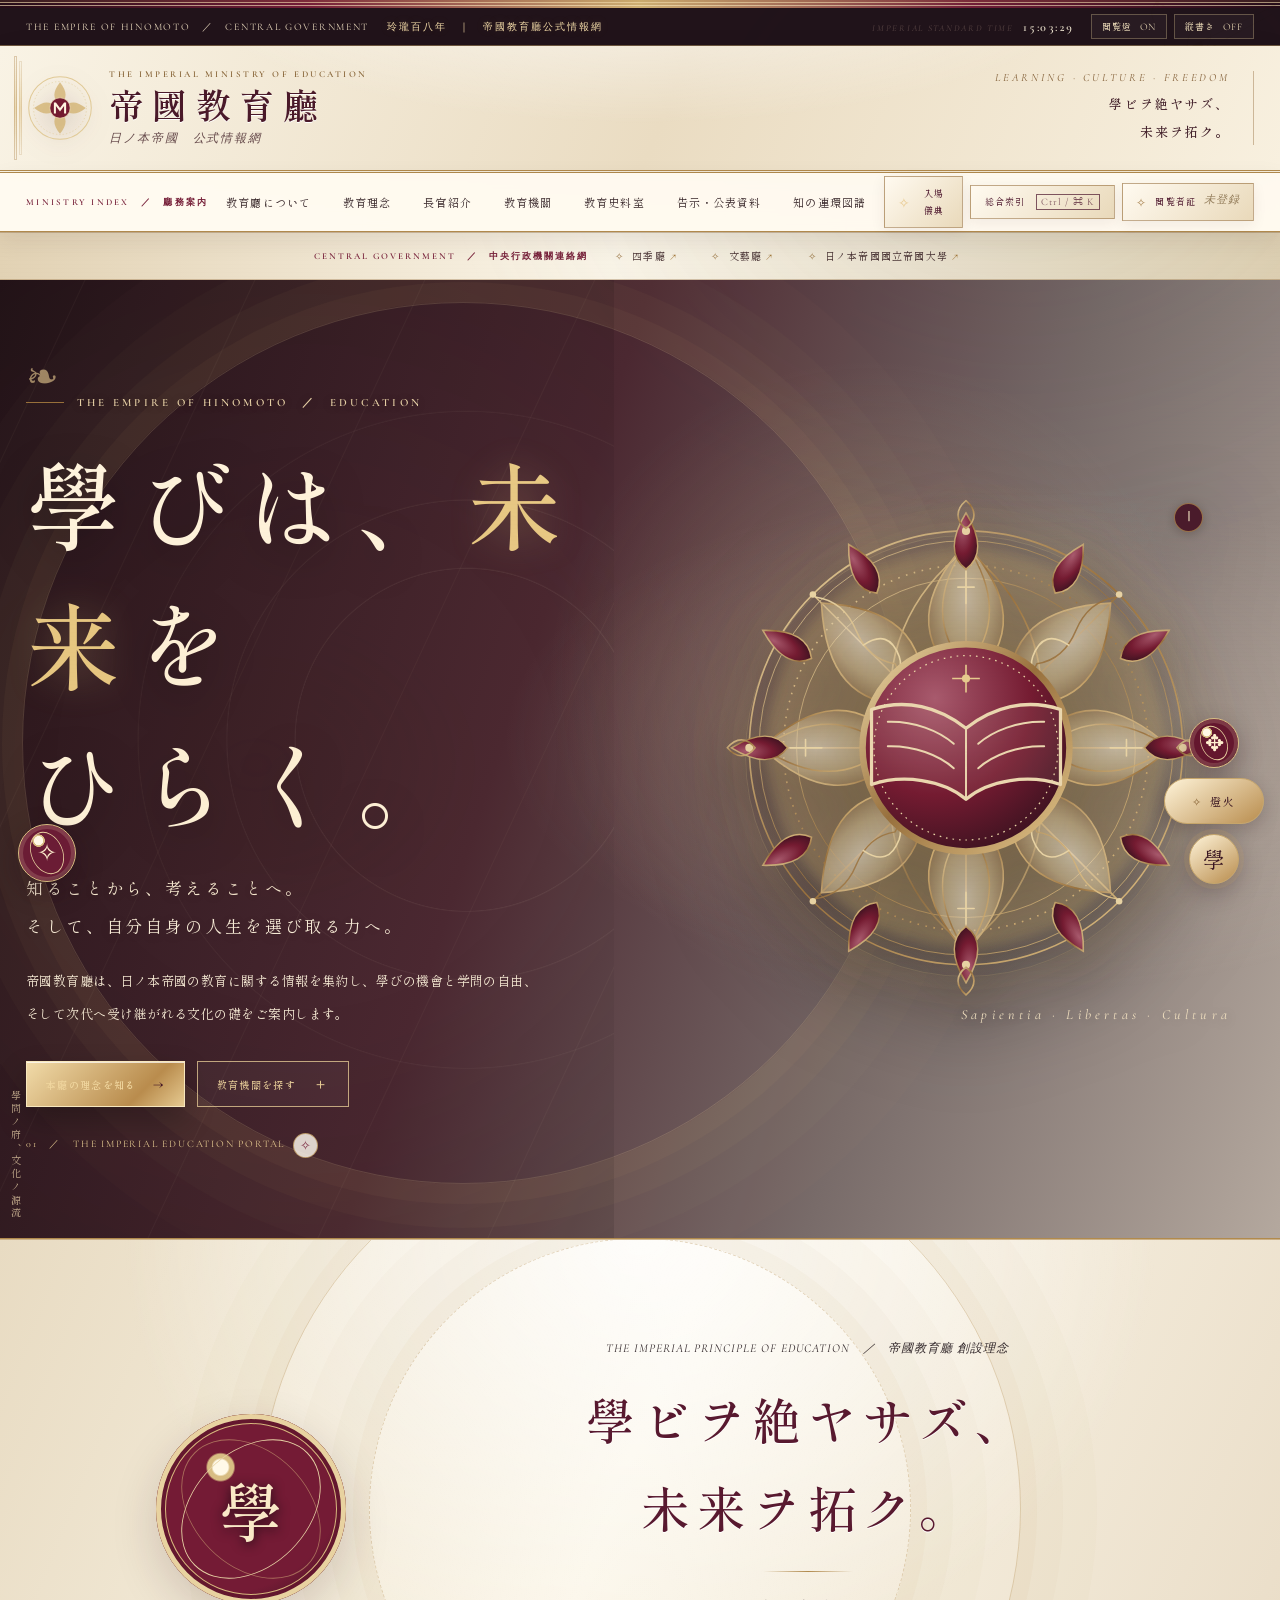
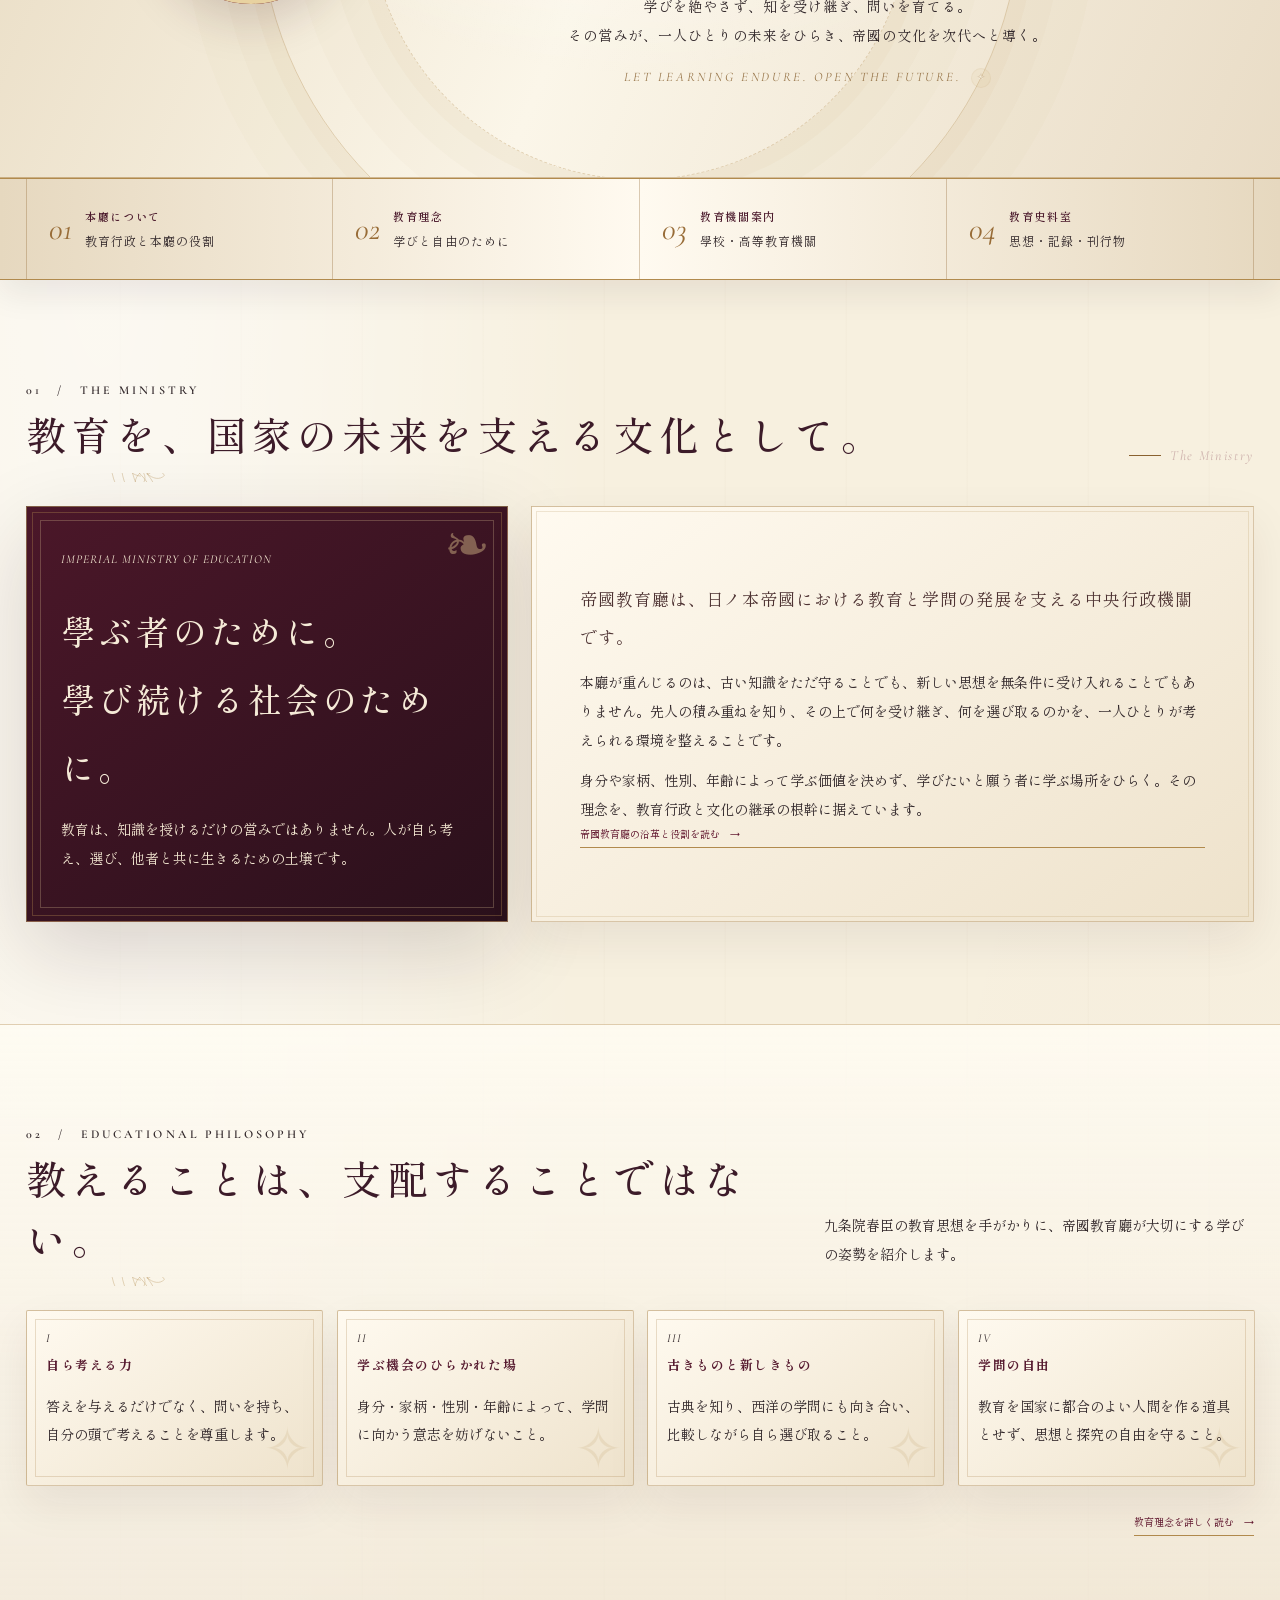
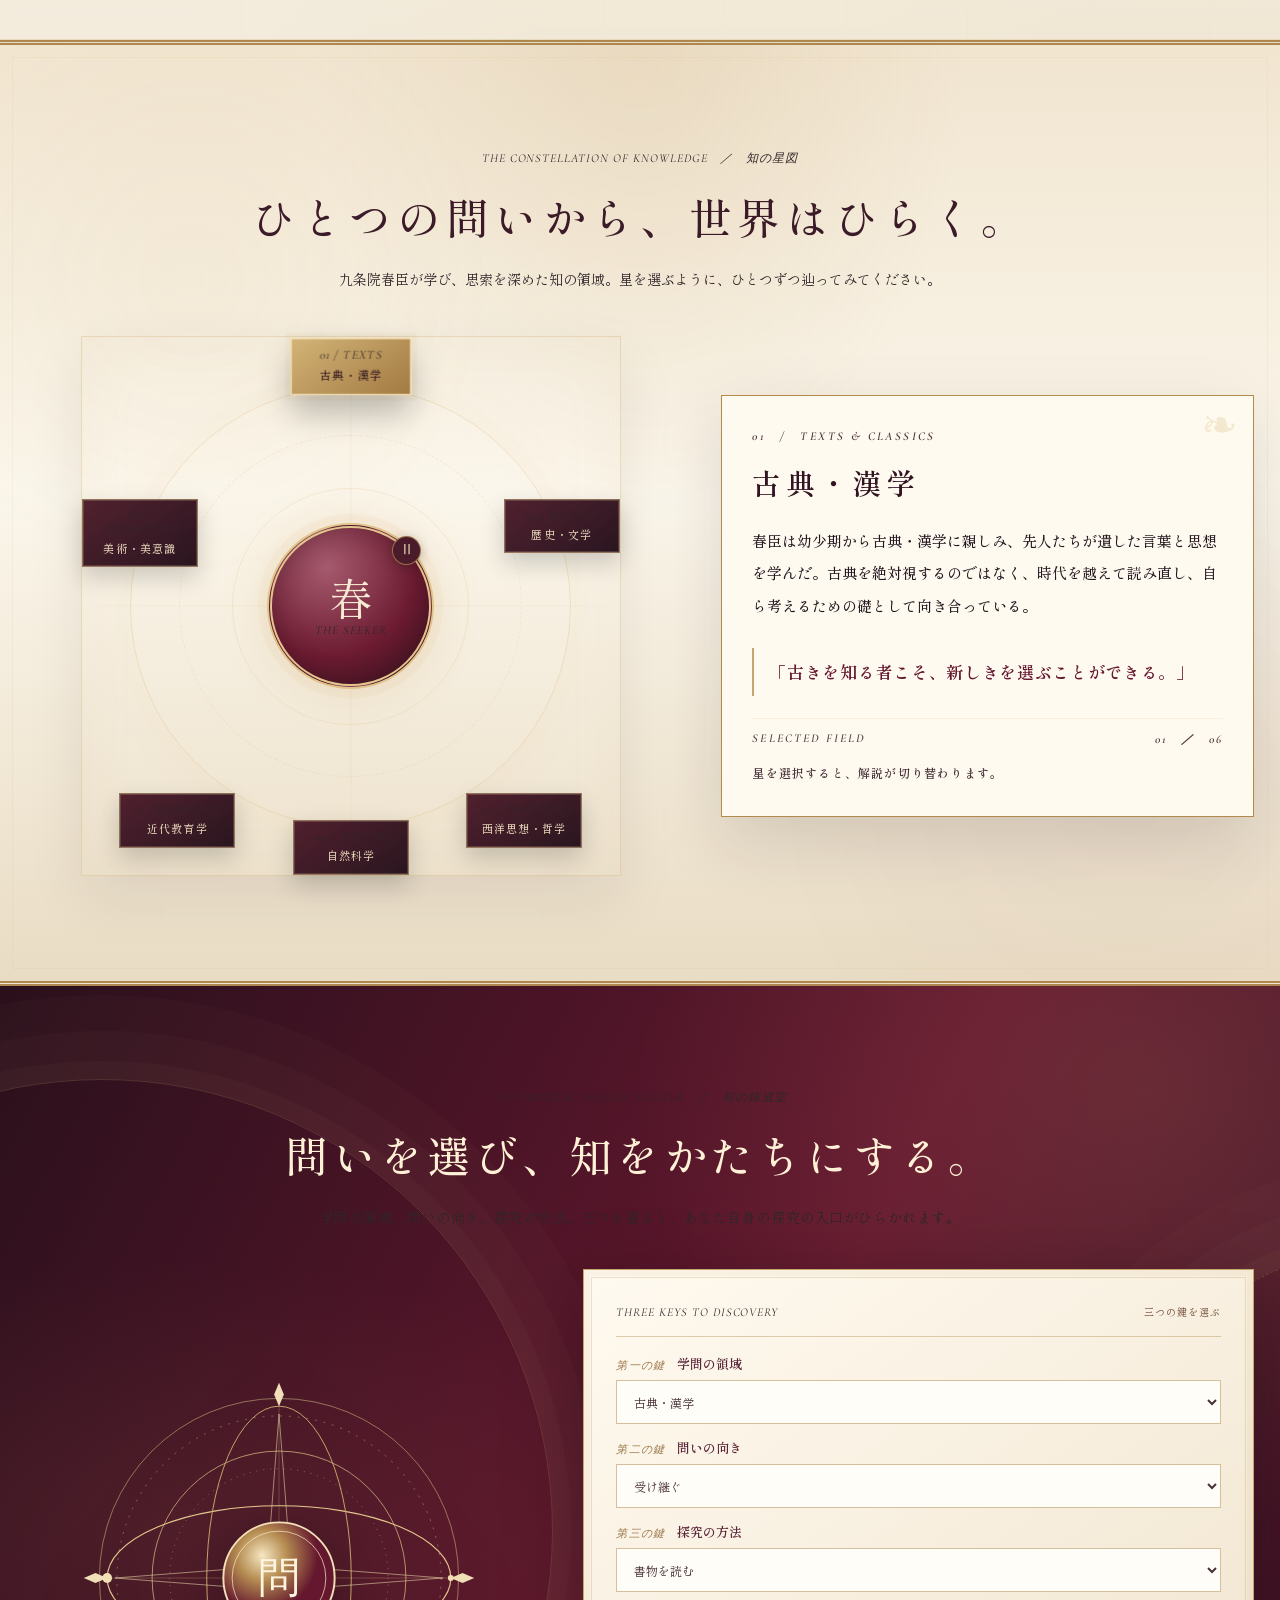
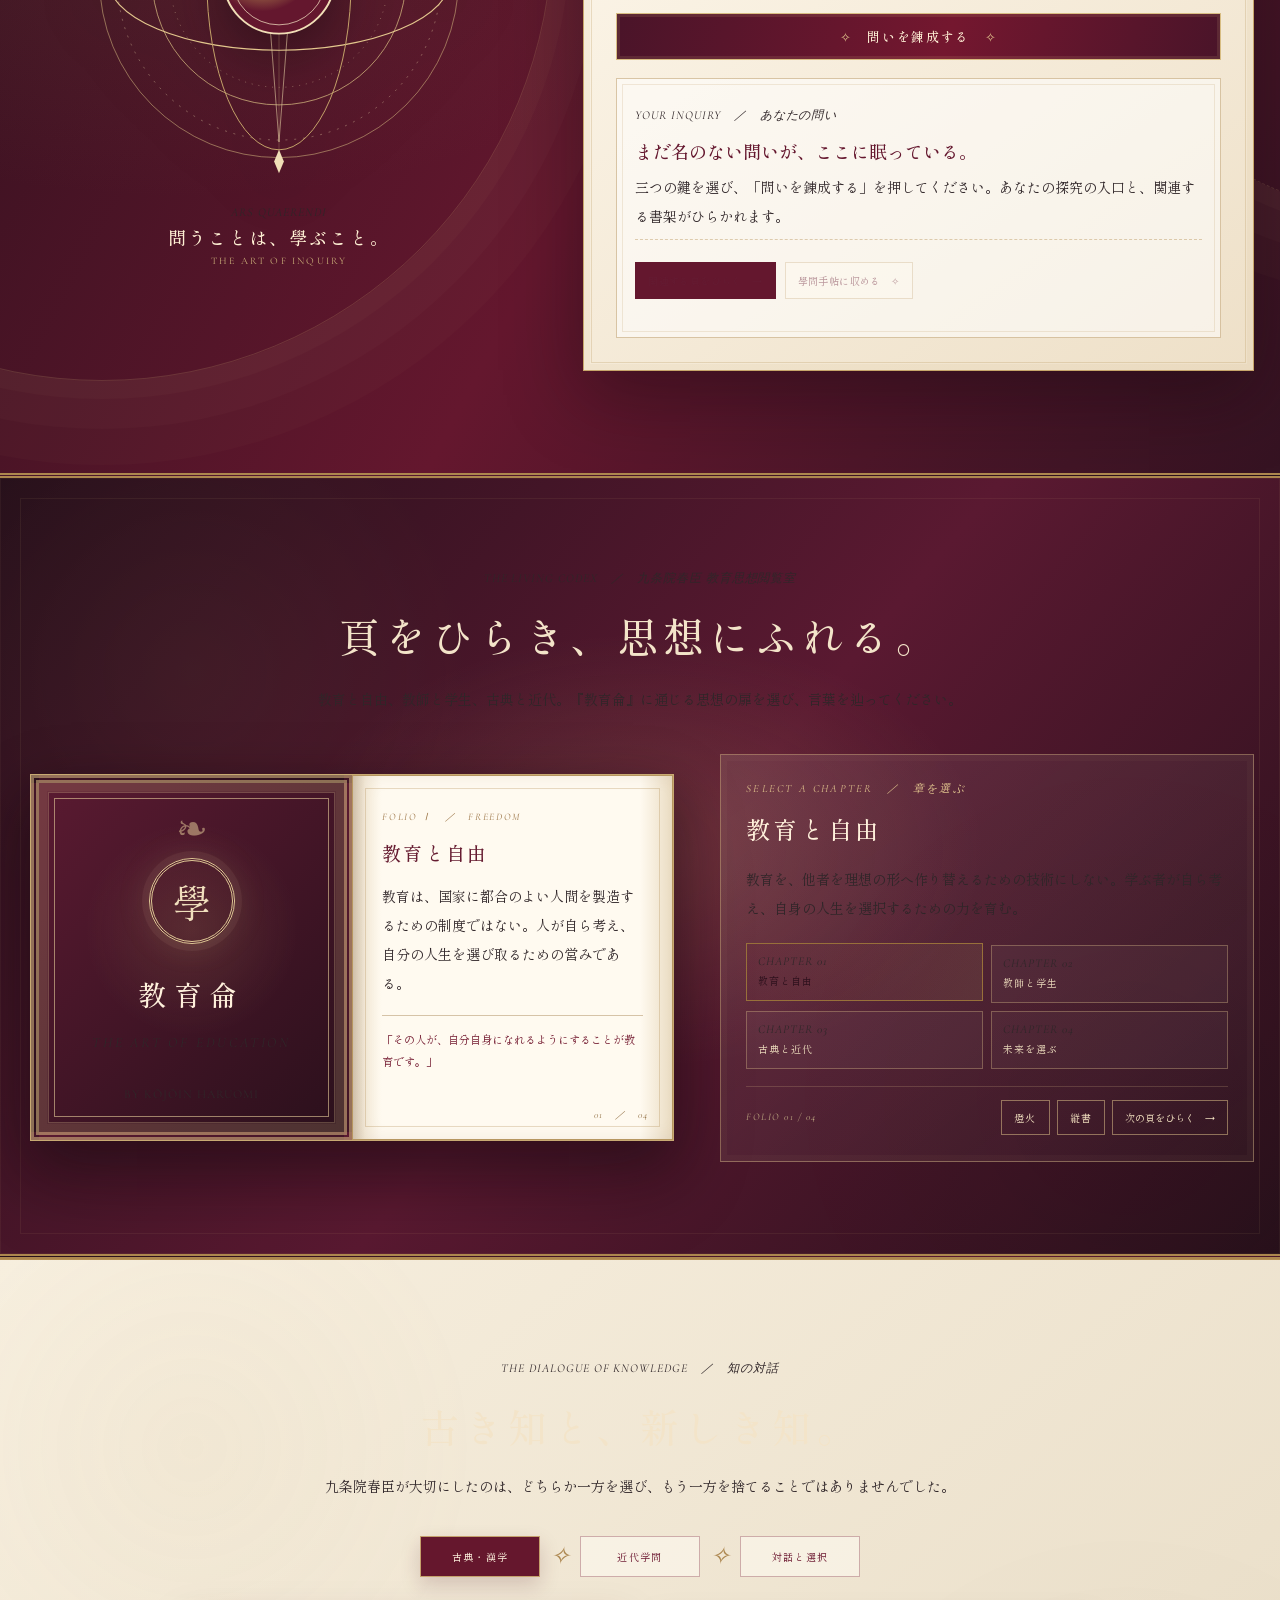
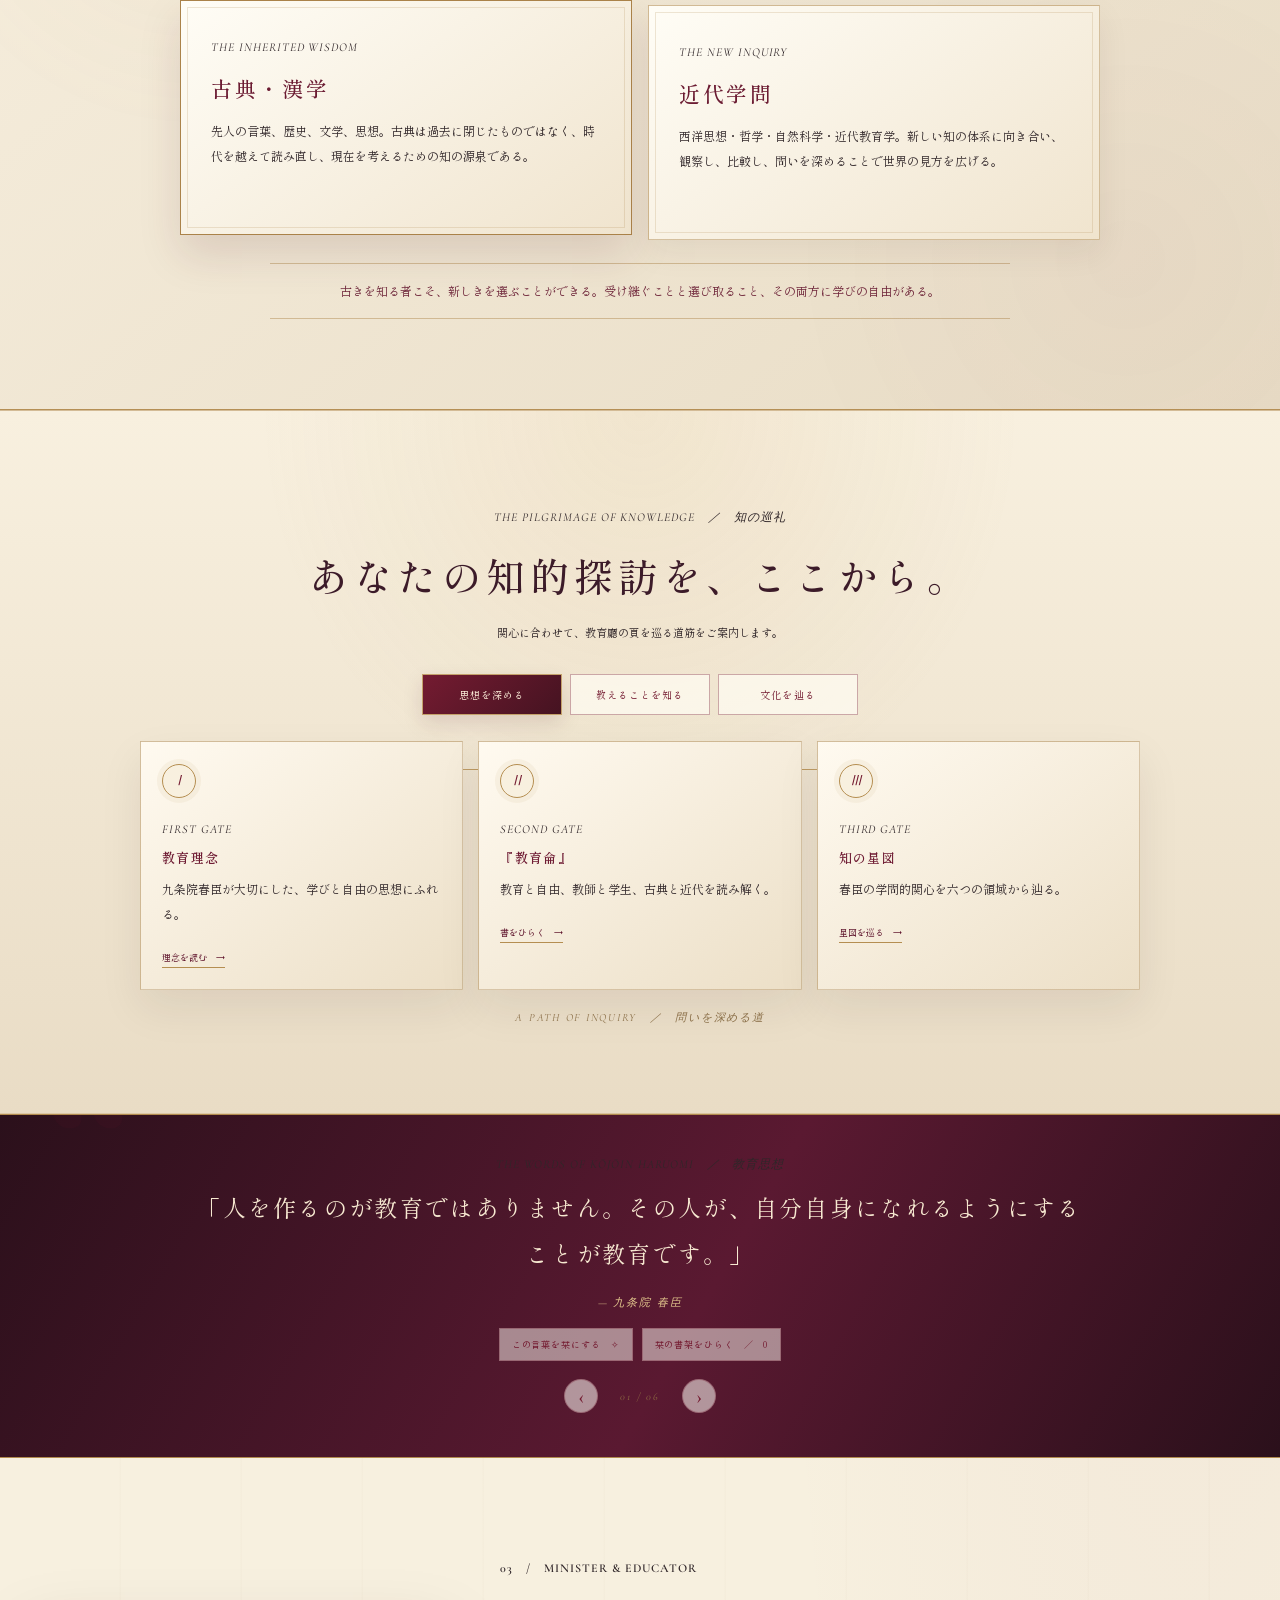
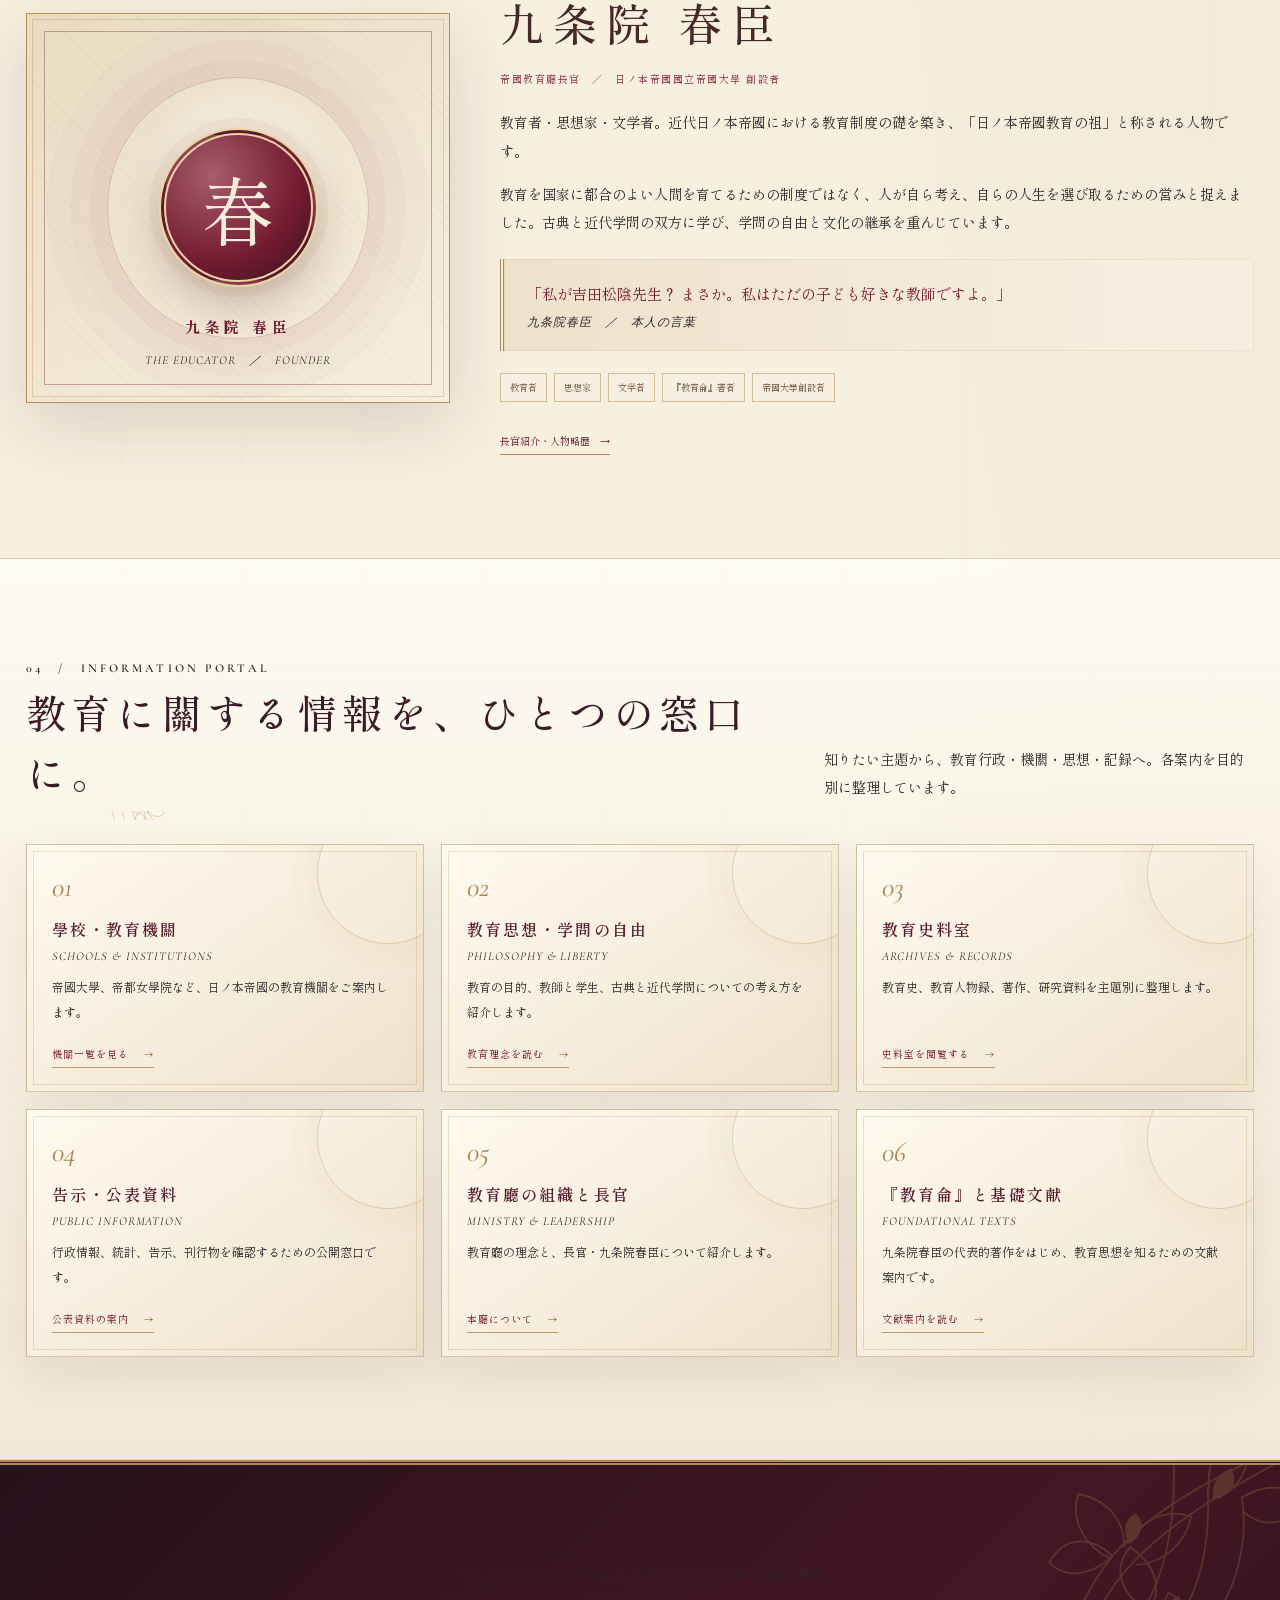
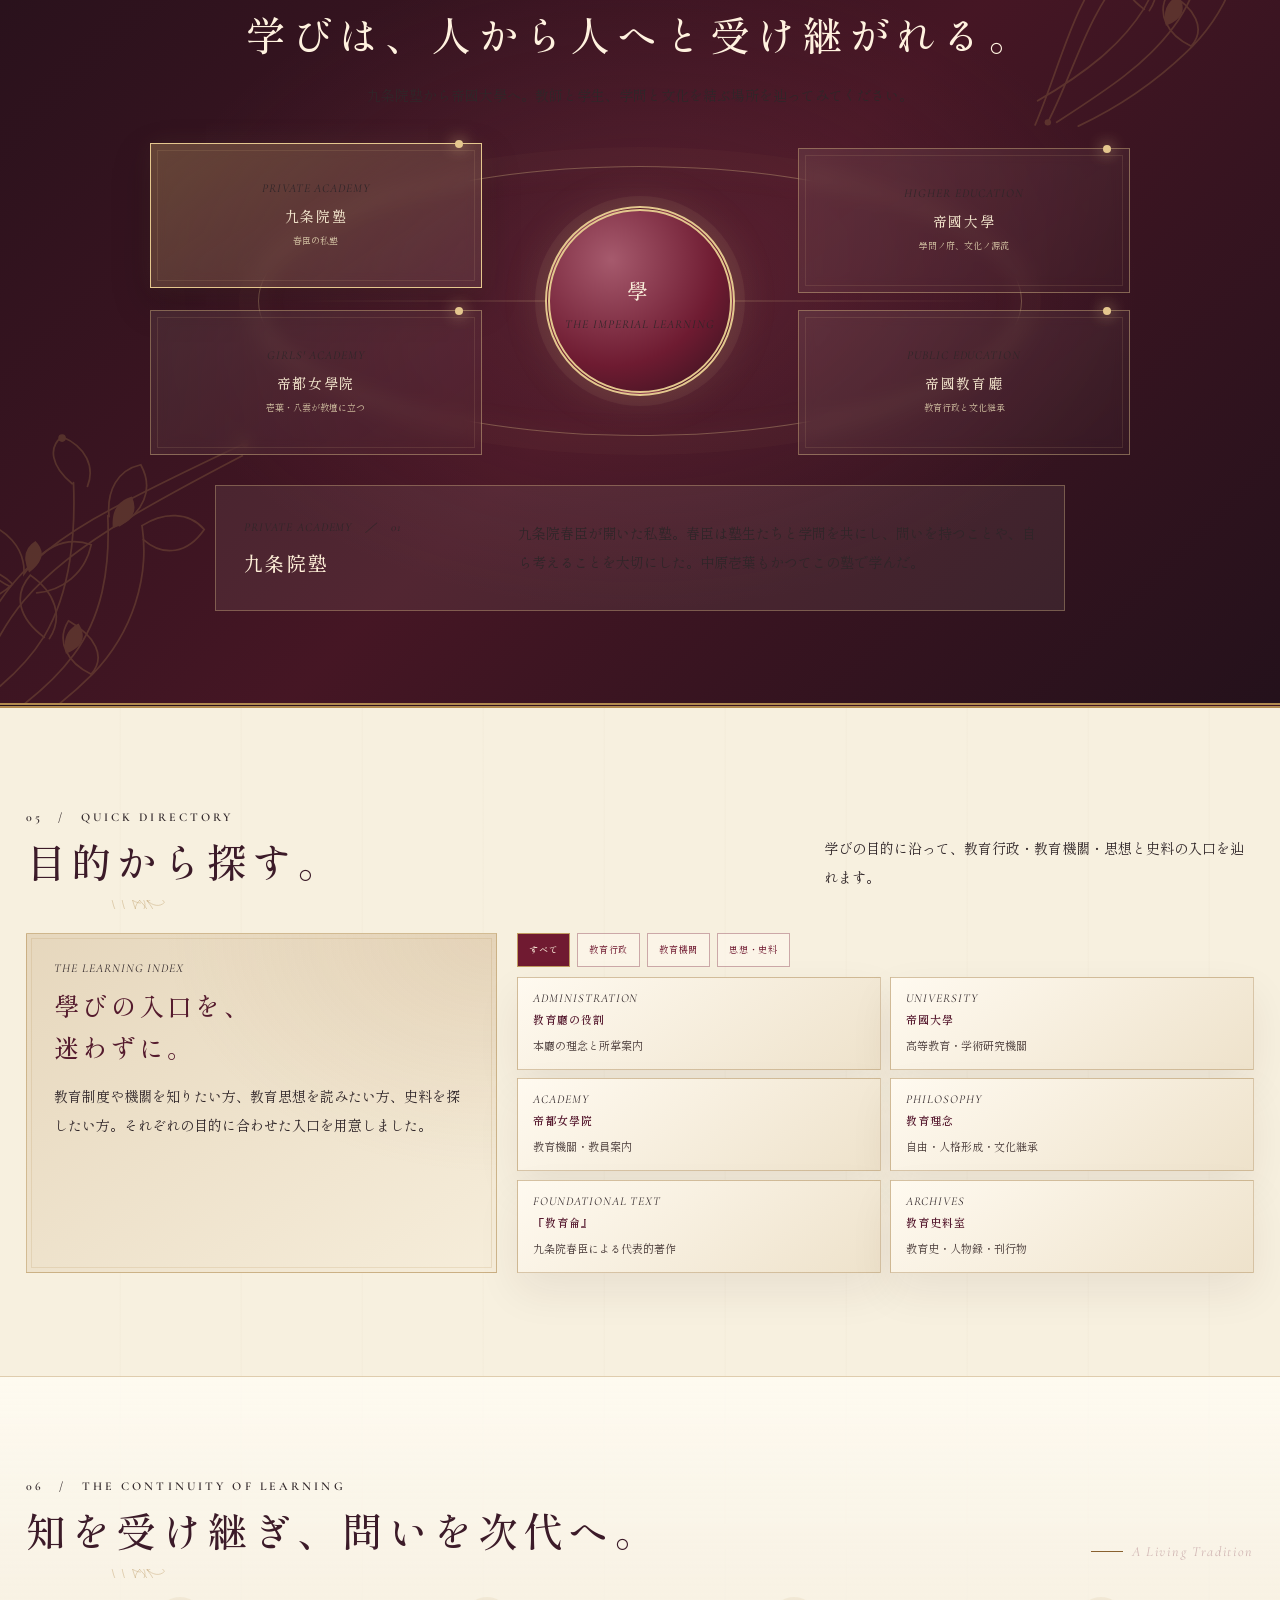
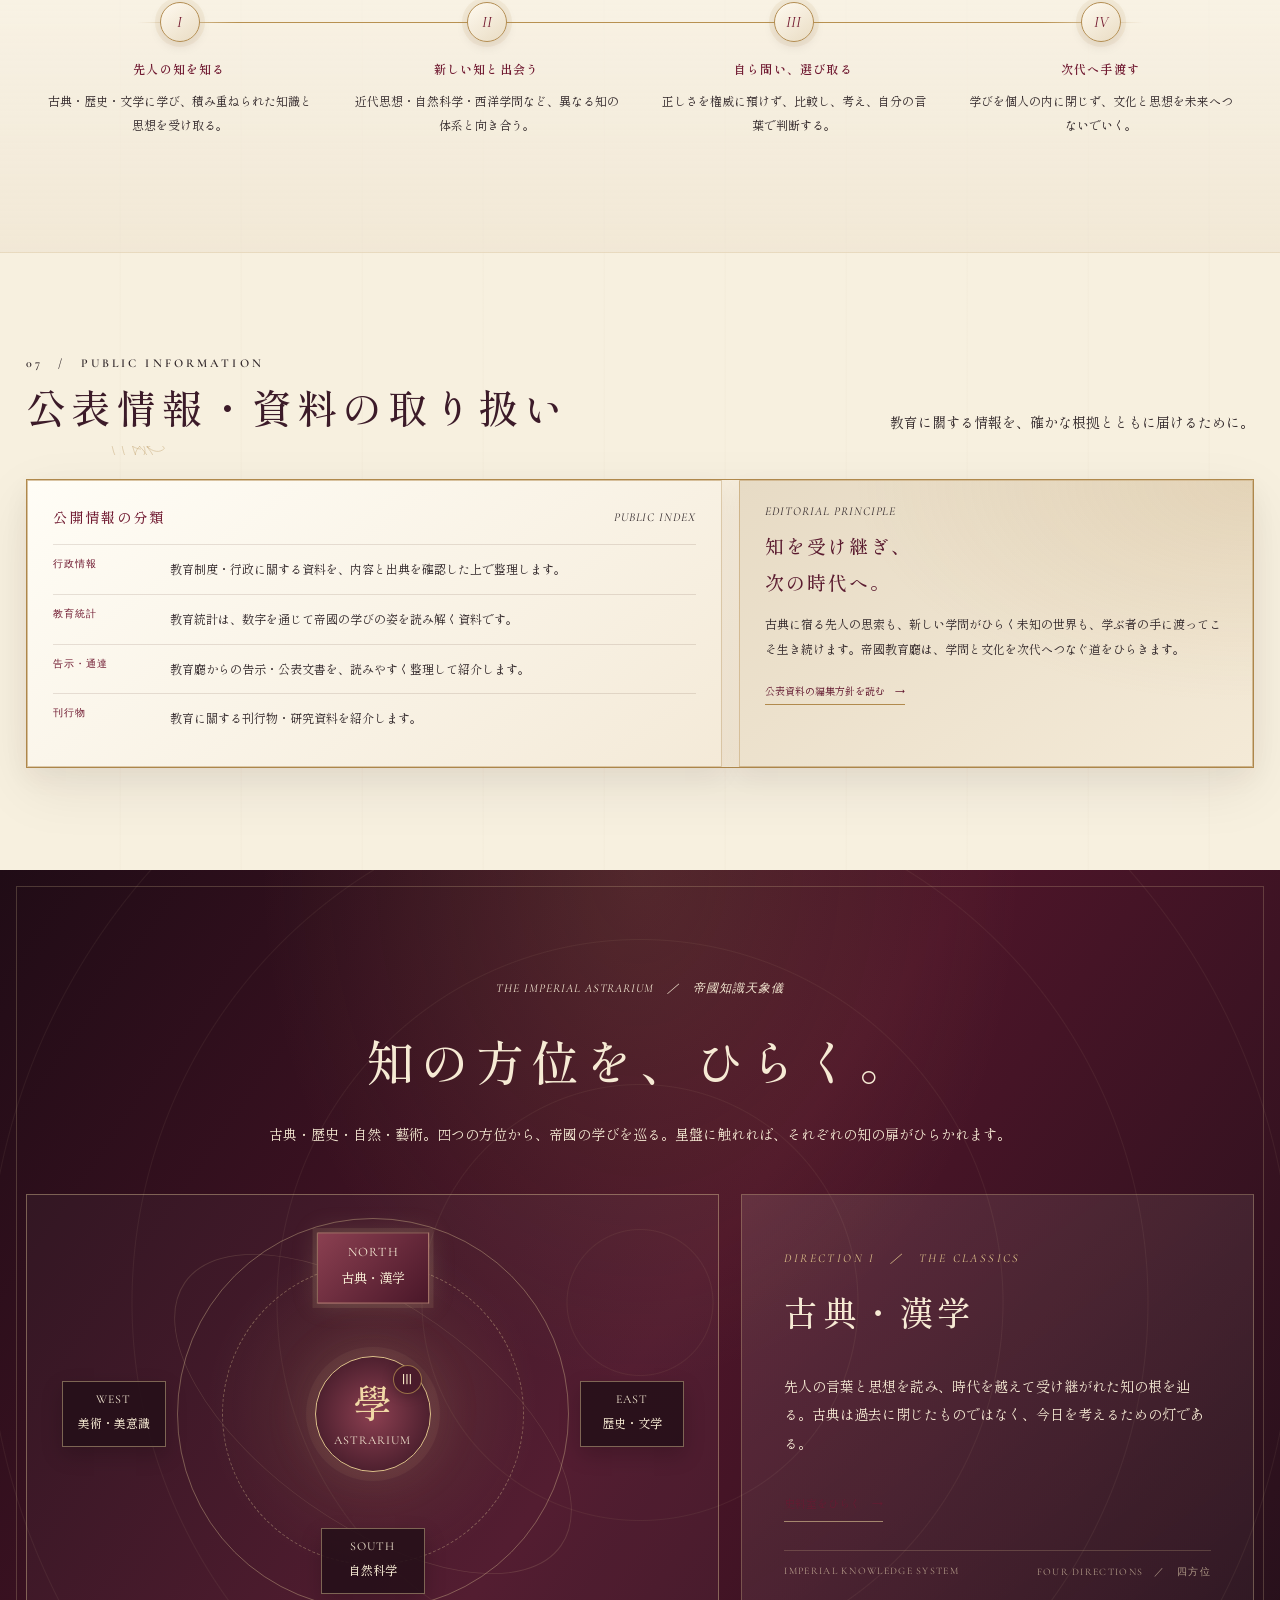
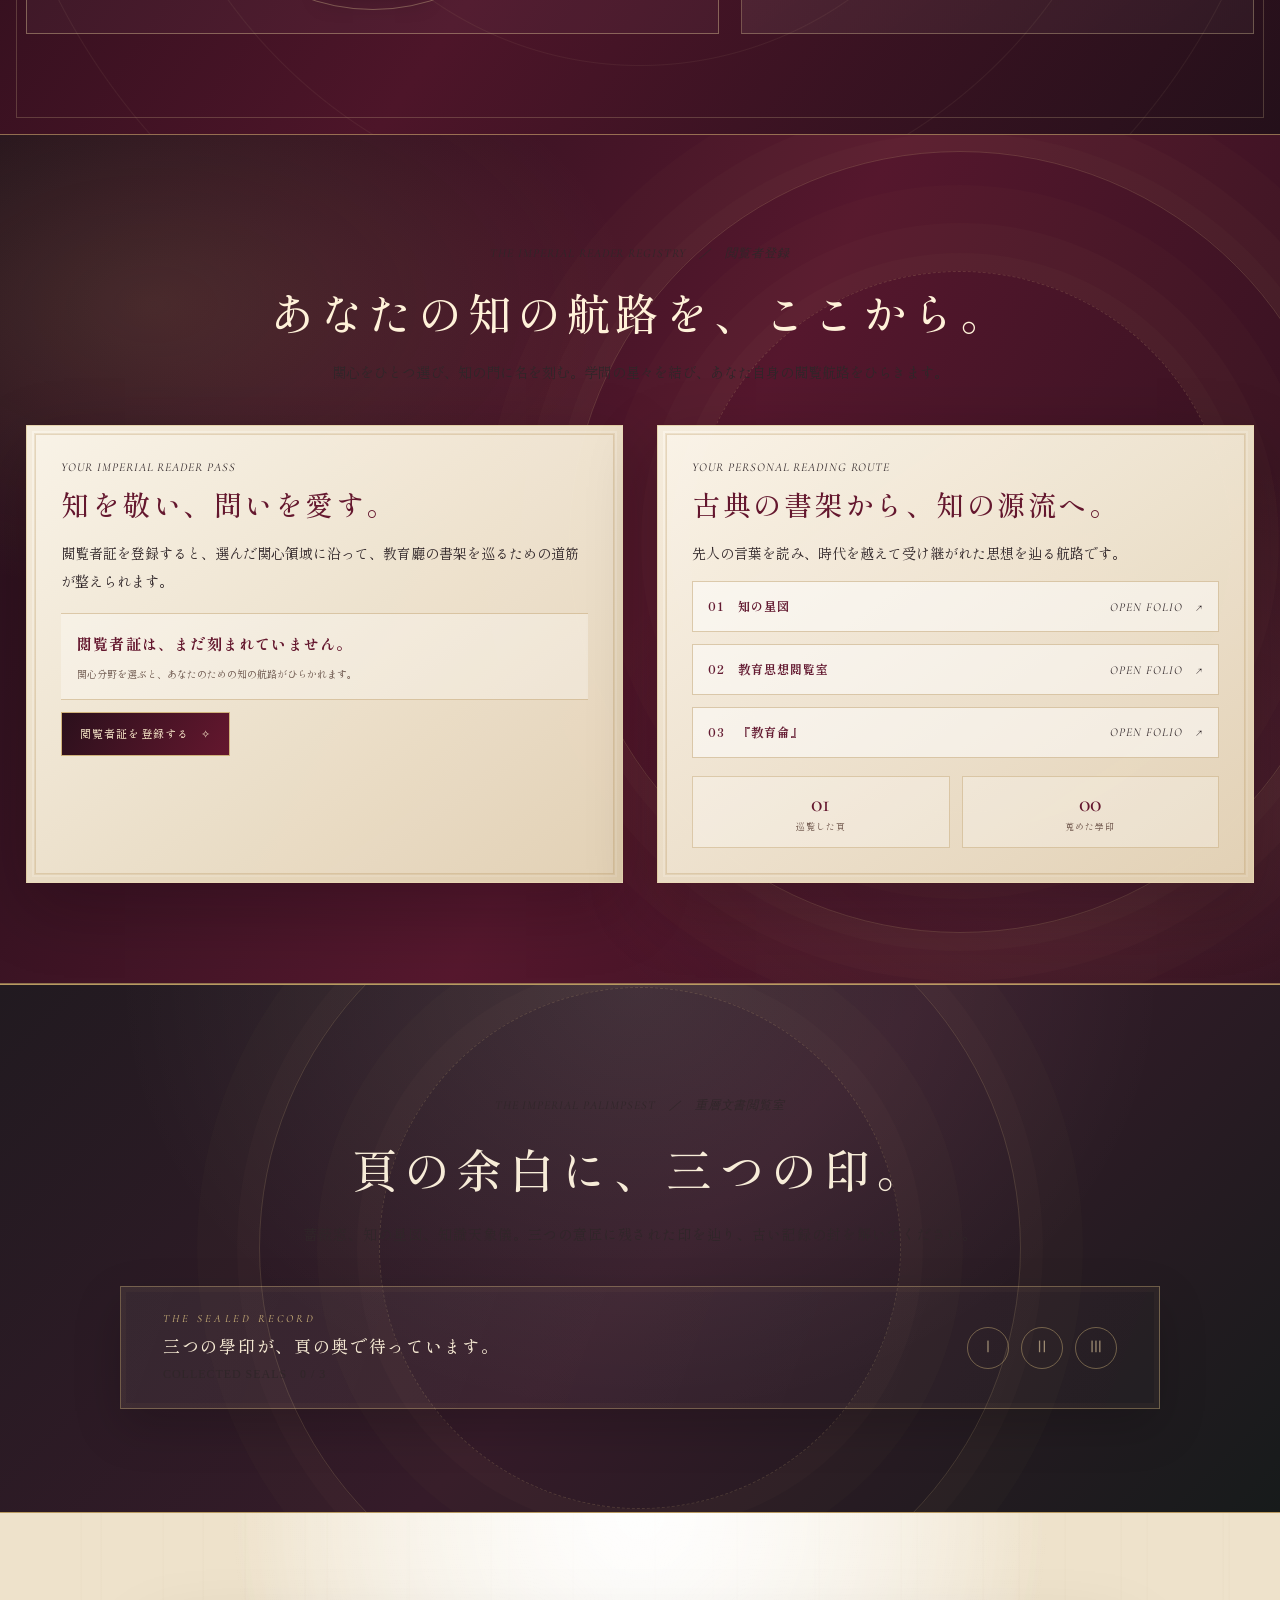
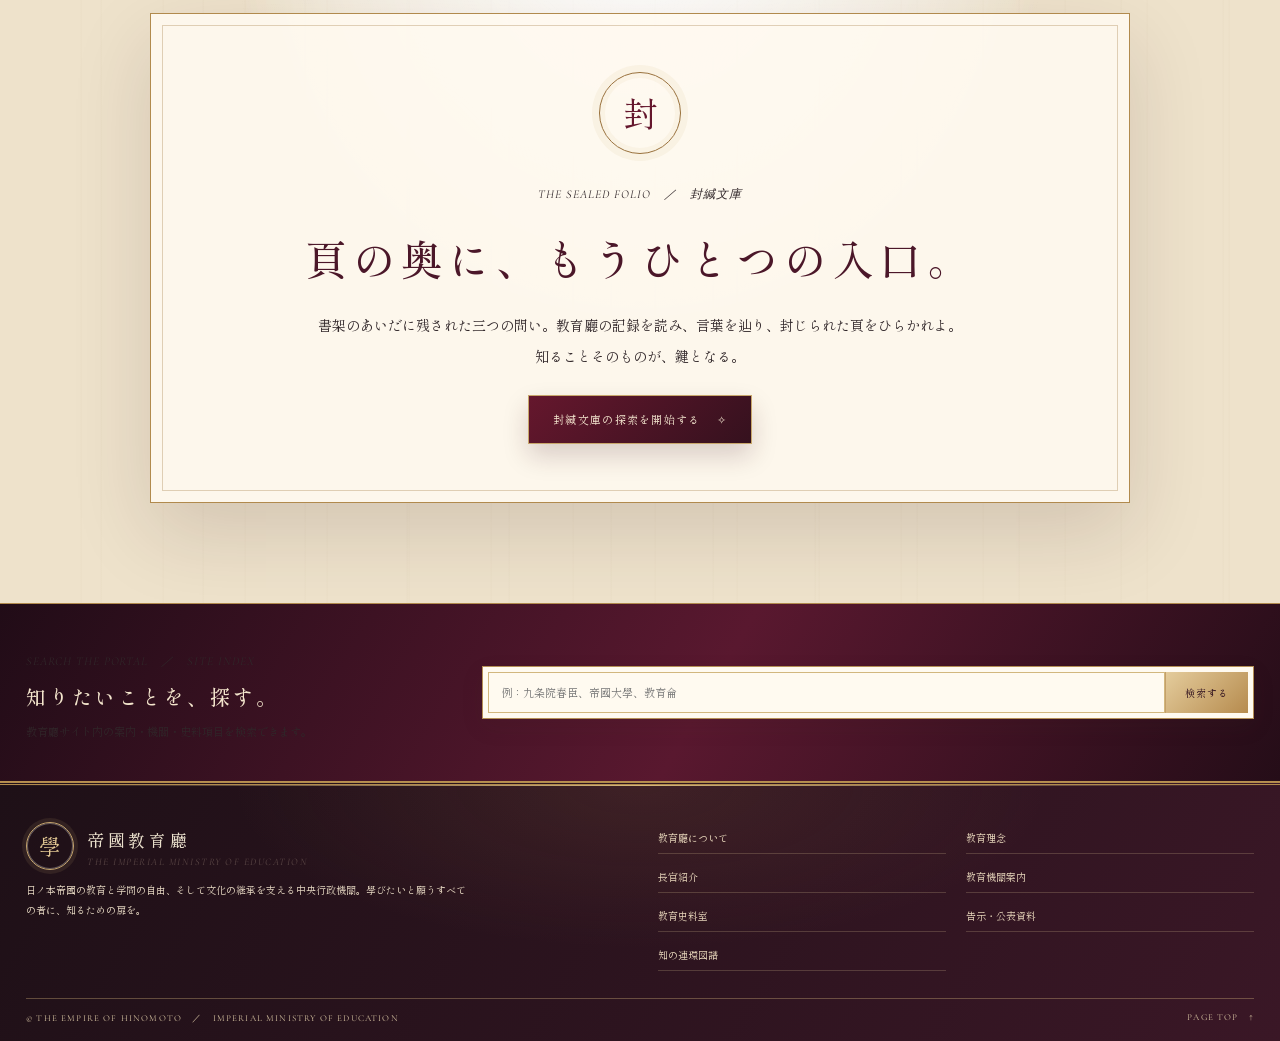
==== commit c220c101: "Add living knowledge atlas to education portal" ====
--- a/index.html
+++ b/index.html
@@ -64,6 +64,7 @@
    <a href="institutions.html">教育機關</a>
    <a href="archives.html">教育史料室</a>
    <a href="notices.html">告示・公表資料</a>
+   <a href="circuit.html">知の連環図譜</a>
   </div>
   <div class="grand-utility"><button class="ceremony-trigger" type="button" data-open-rite>入場儀典</button><button class="nav-index" type="button" data-open-search>総合索引 <kbd>Ctrl / ⌘ K</kbd></button></div>
  </div>
@@ -519,7 +520,7 @@
 <footer class="footer">
  <div class="wrap footer-main">
   <div><div class="footer-brand"><span class="seal">學</span><span><strong>帝國教育廳</strong><small>THE IMPERIAL MINISTRY OF EDUCATION</small></span></div><p>日ノ本帝國の教育と学問の自由、そして文化の継承を支える中央行政機關。學びたいと願うすべての者に、知るための扉を。</p></div>
-  <div class="footer-links"><a href="about.html">教育廳について</a><a href="about.html#philosophy">教育理念</a><a href="about.html#director">長官紹介</a><a href="institutions.html">教育機關案内</a><a href="archives.html">教育史料室</a><a href="notices.html">告示・公表資料</a></div>
+  <div class="footer-links"><a href="about.html">教育廳について</a><a href="about.html#philosophy">教育理念</a><a href="about.html#director">長官紹介</a><a href="institutions.html">教育機關案内</a><a href="archives.html">教育史料室</a><a href="notices.html">告示・公表資料</a><a href="circuit.html">知の連環図譜</a></div>
  </div>
  <div class="wrap footer-bottom"><span>© THE EMPIRE OF HINOMOTO　／　IMPERIAL MINISTRY OF EDUCATION</span><a href="#top">PAGE TOP　↑</a></div>
 </footer>
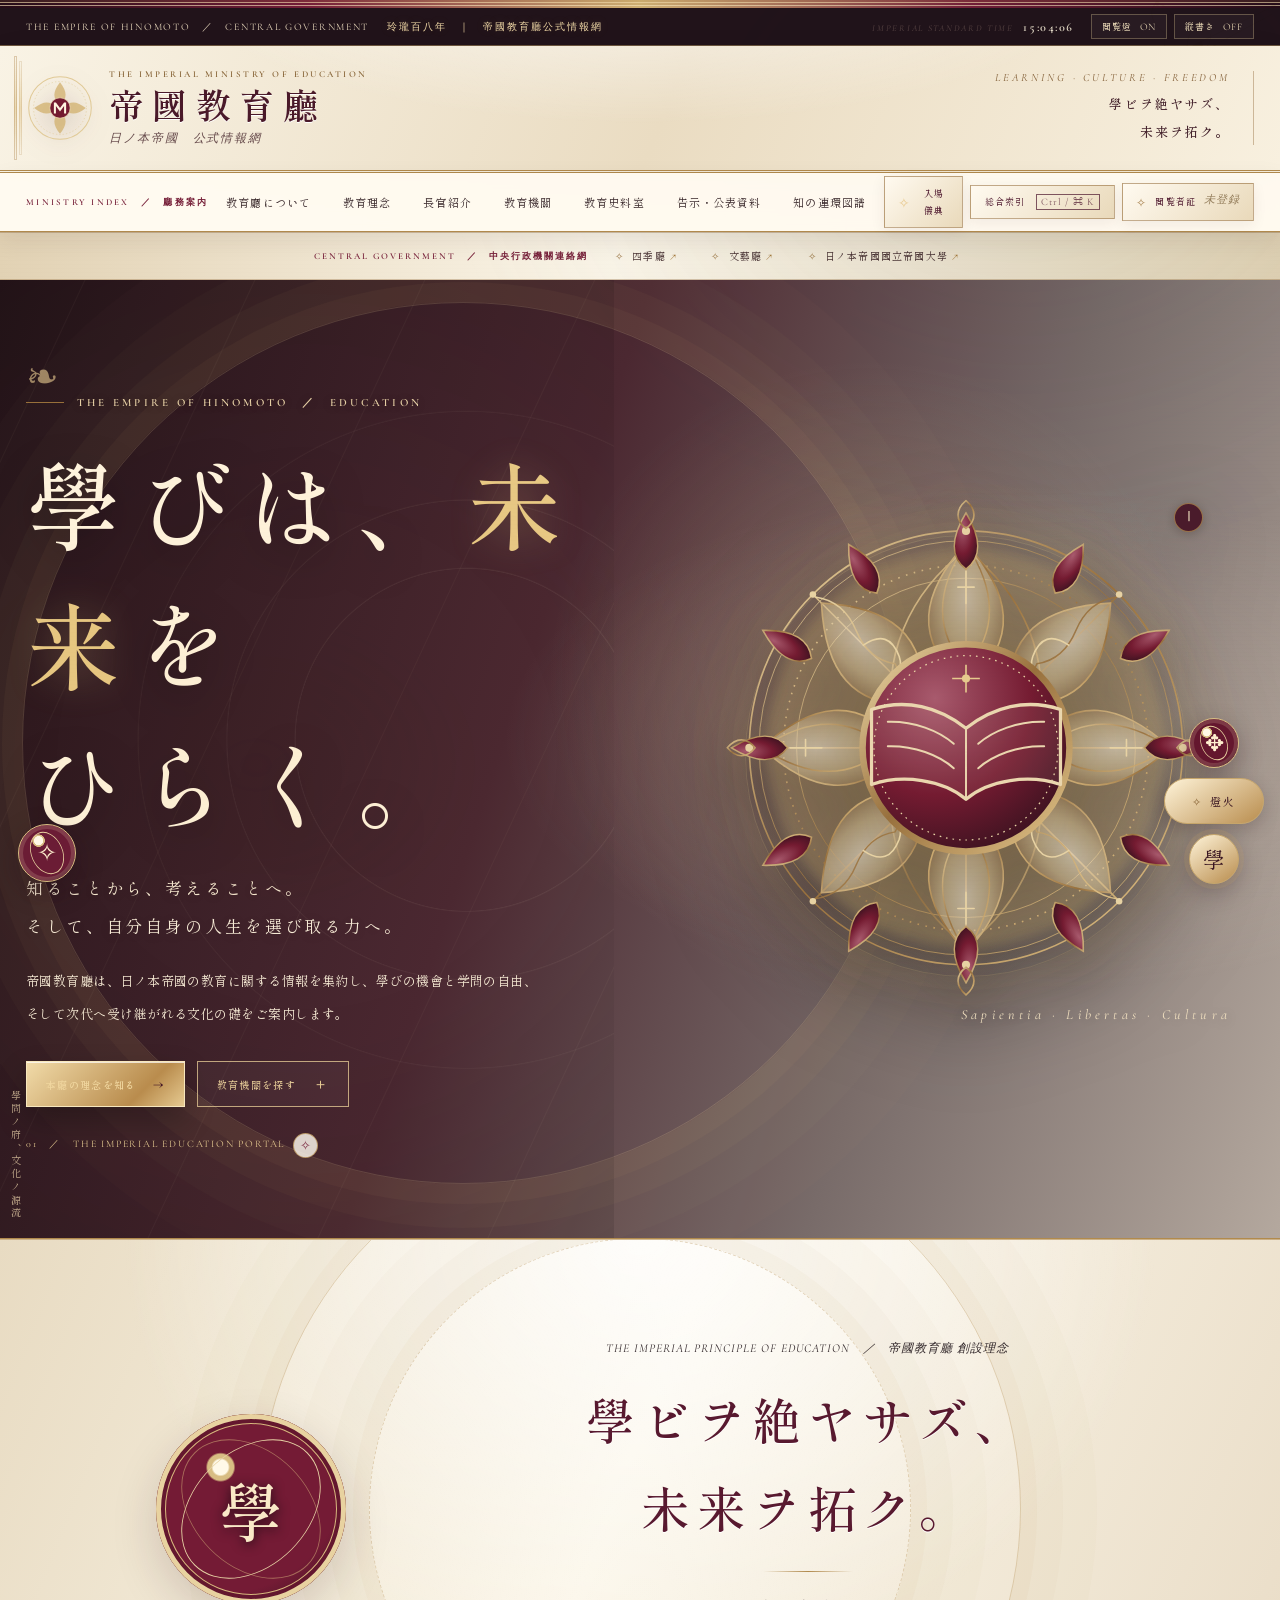
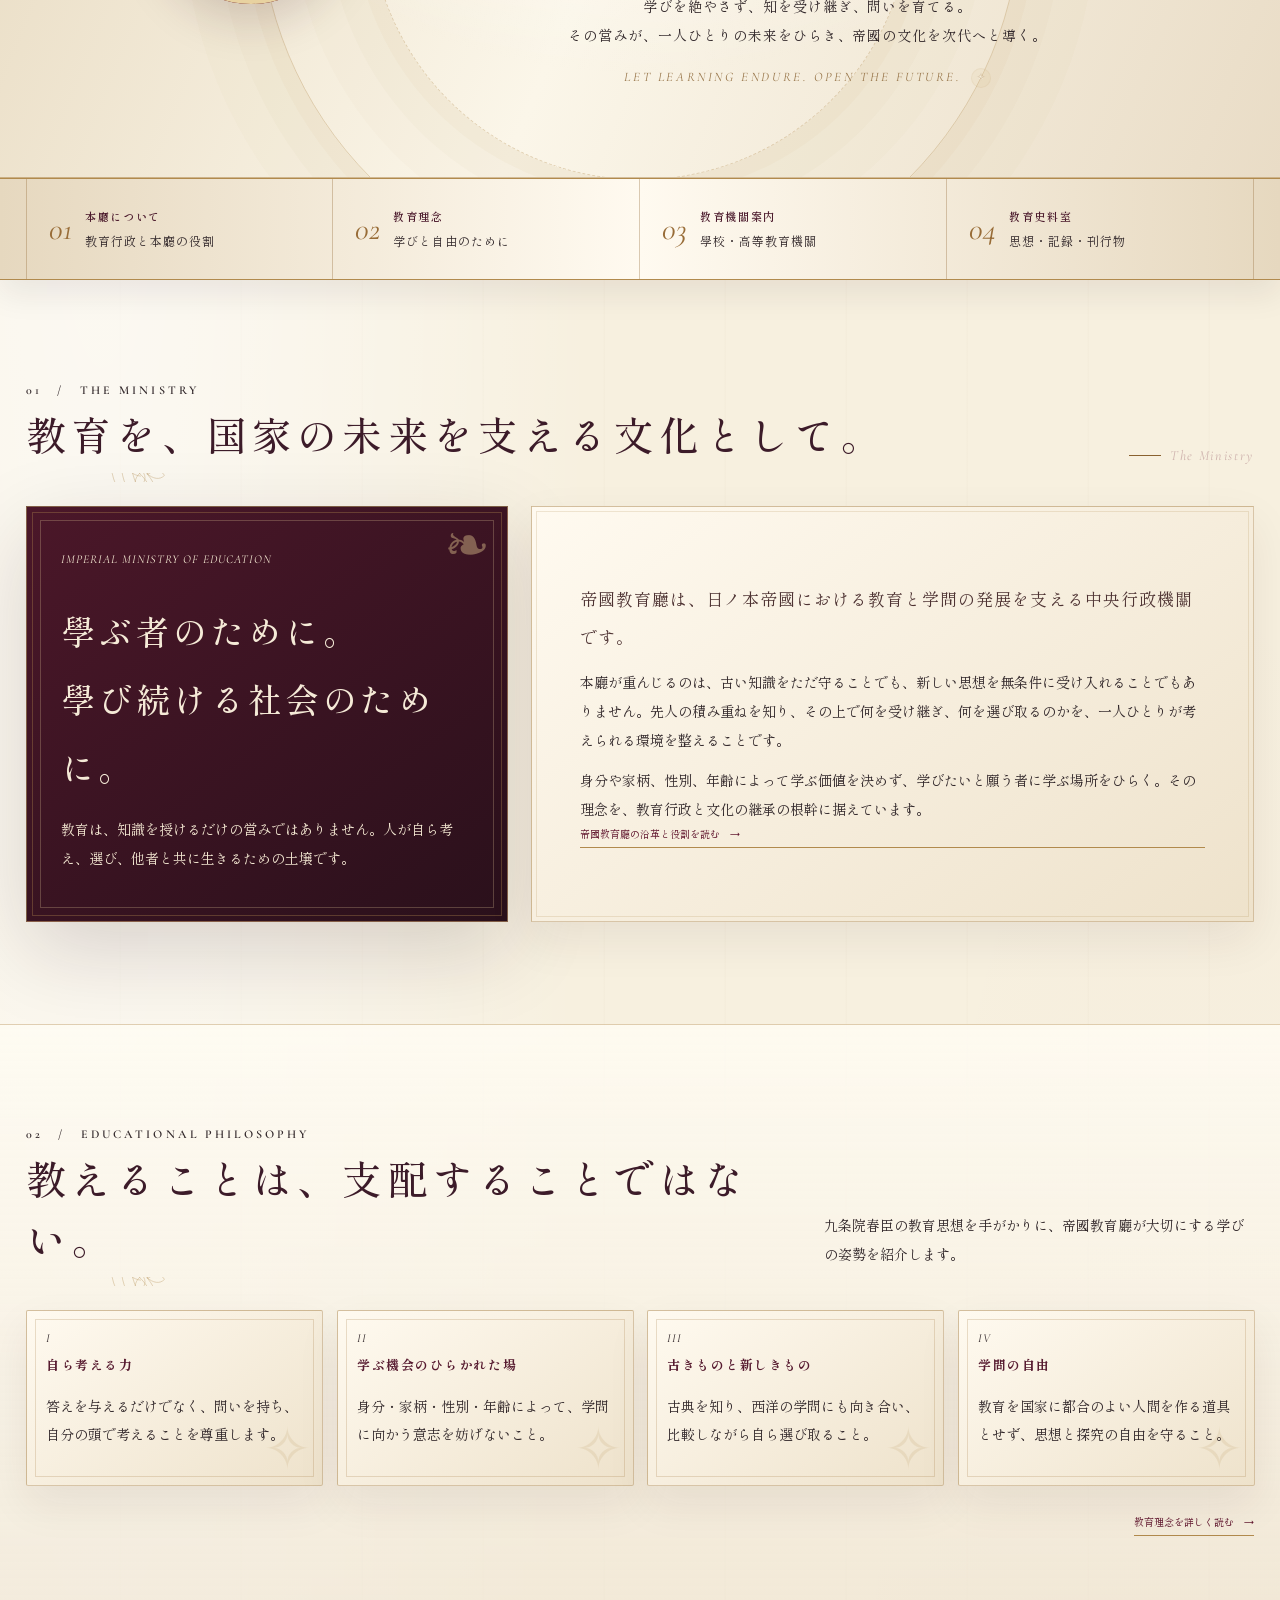
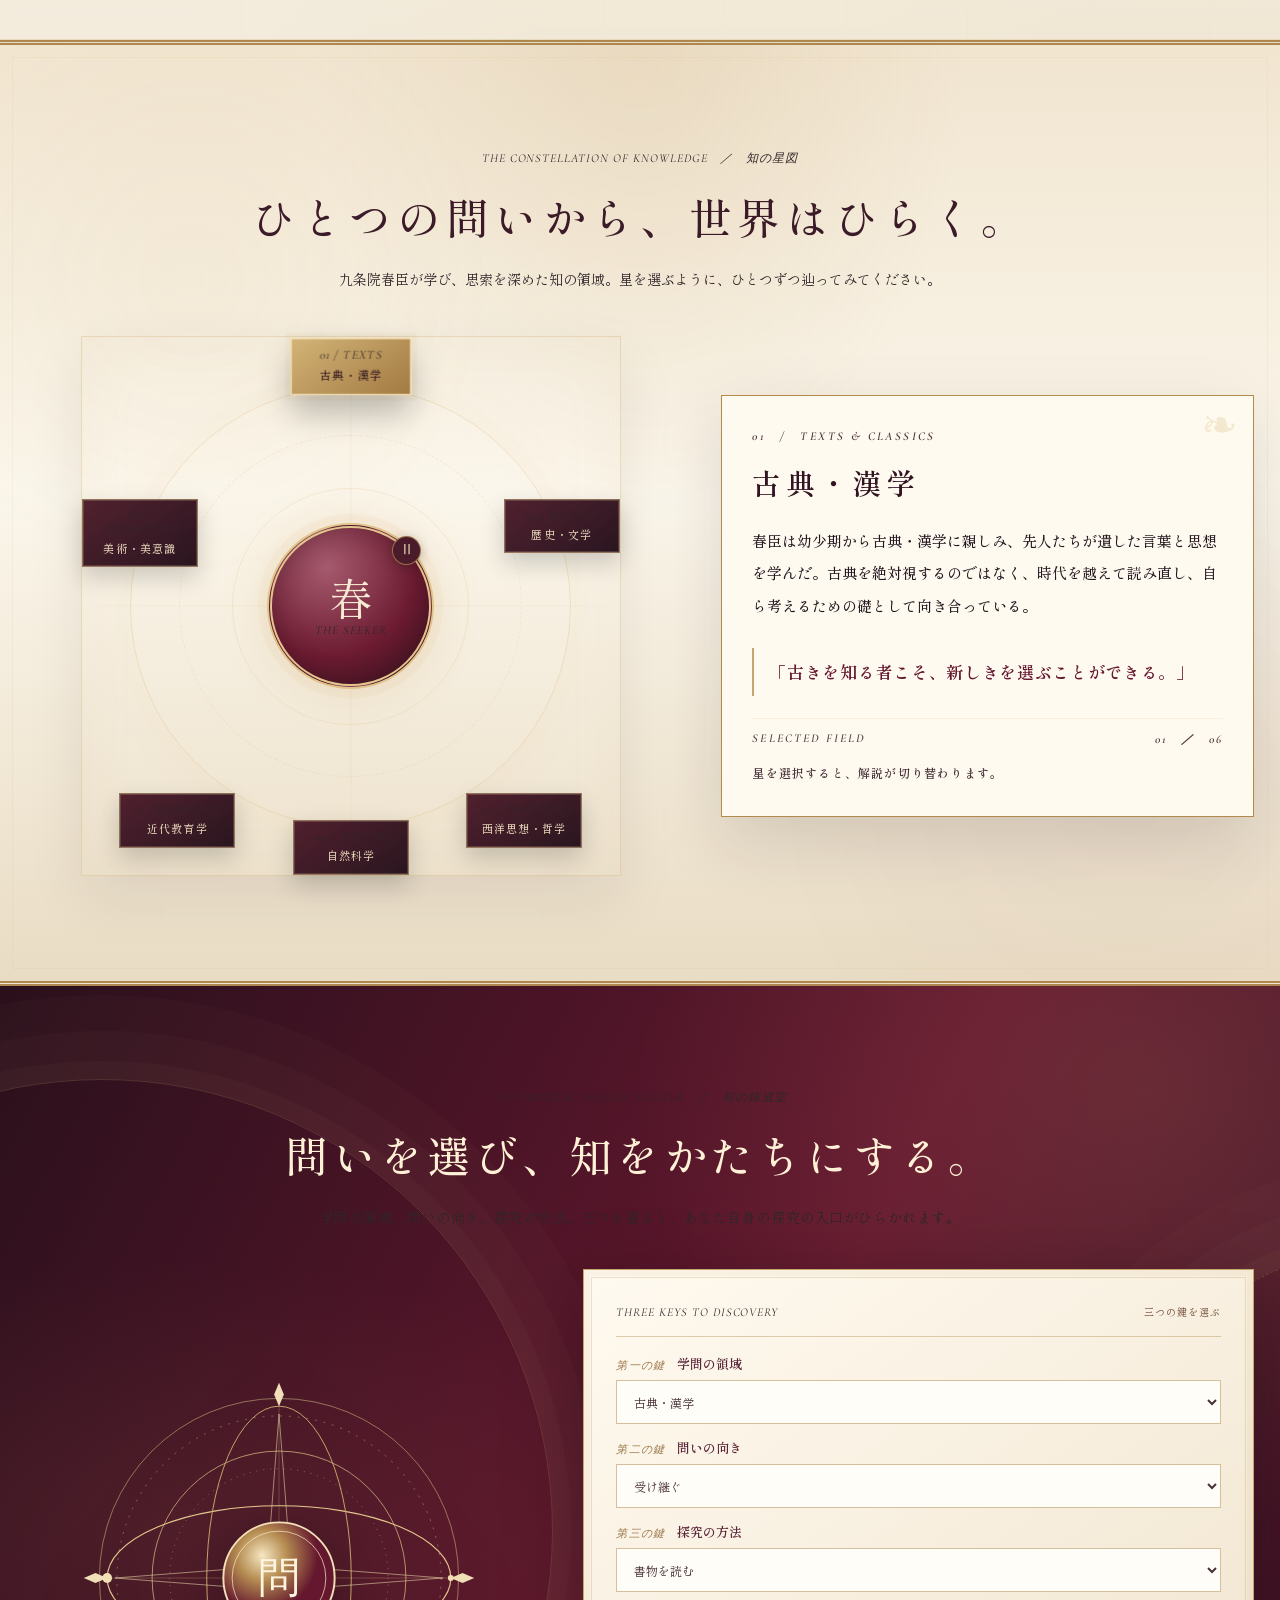
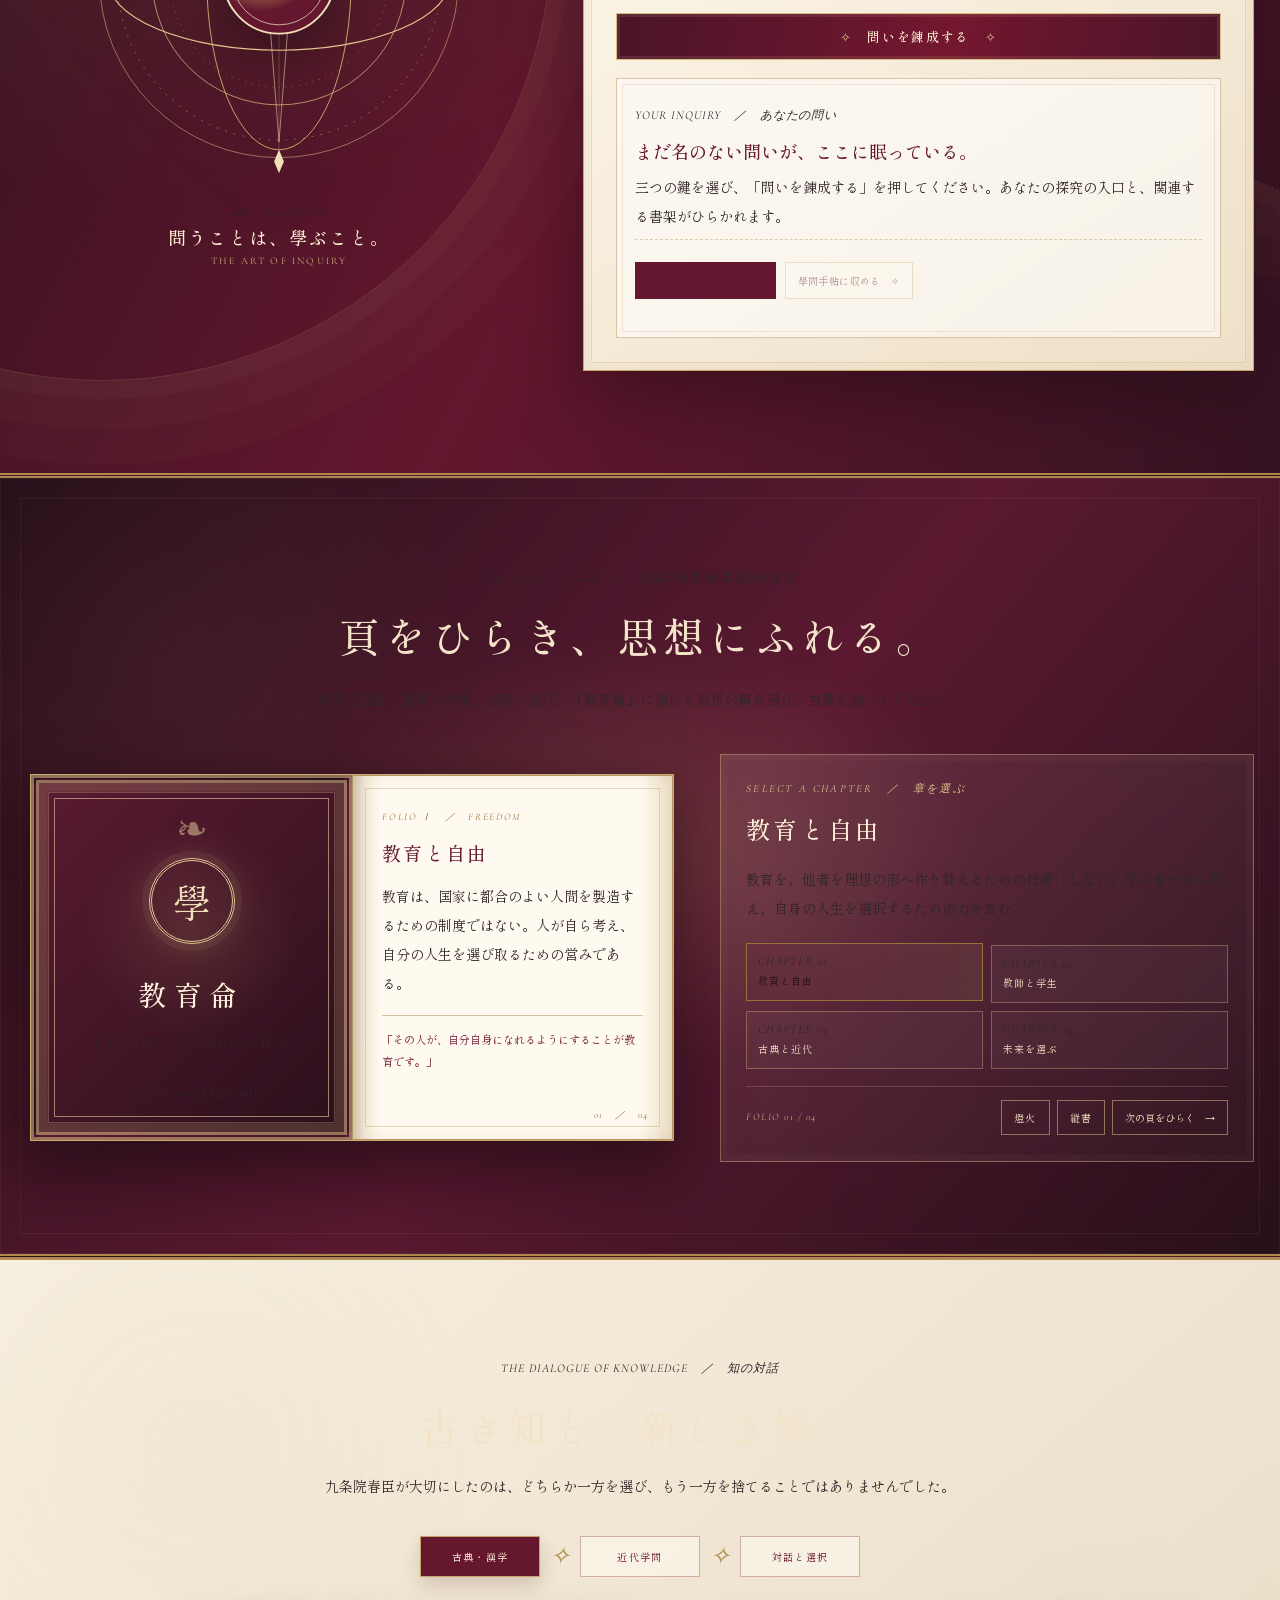
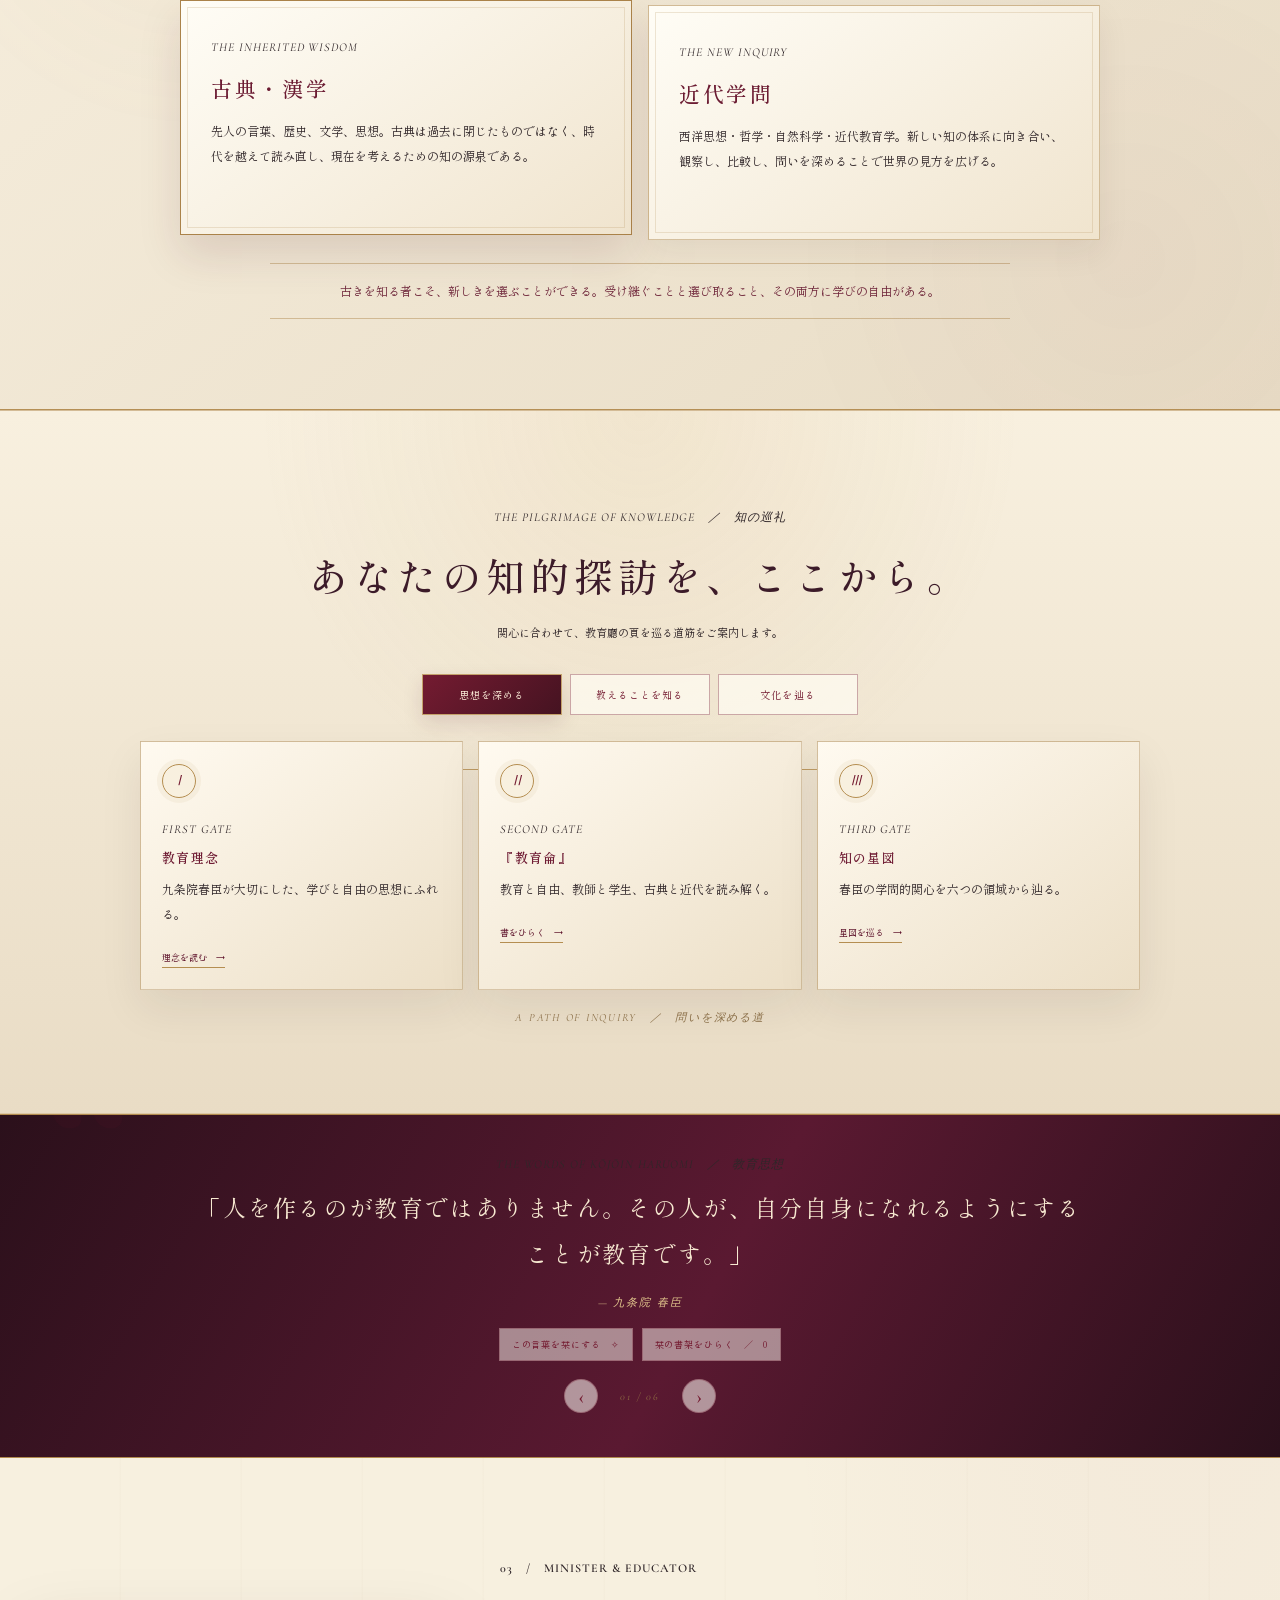
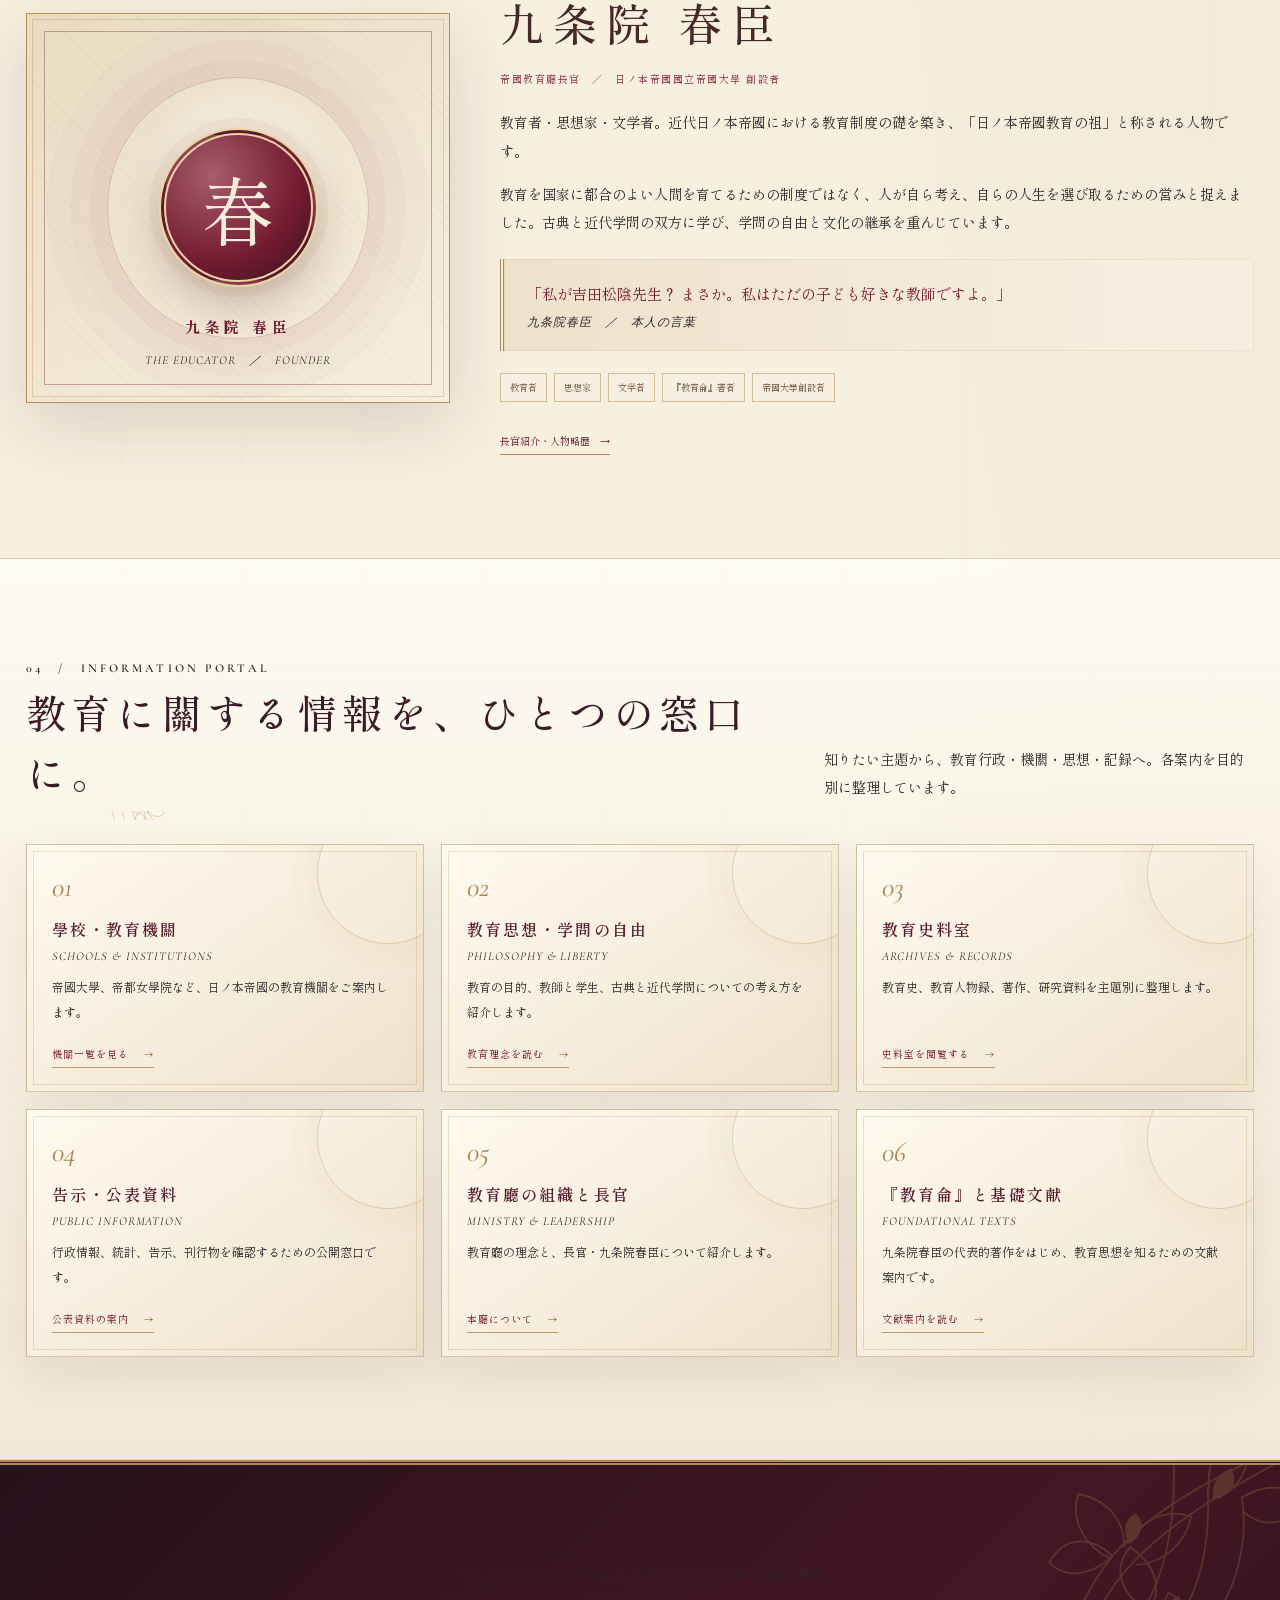
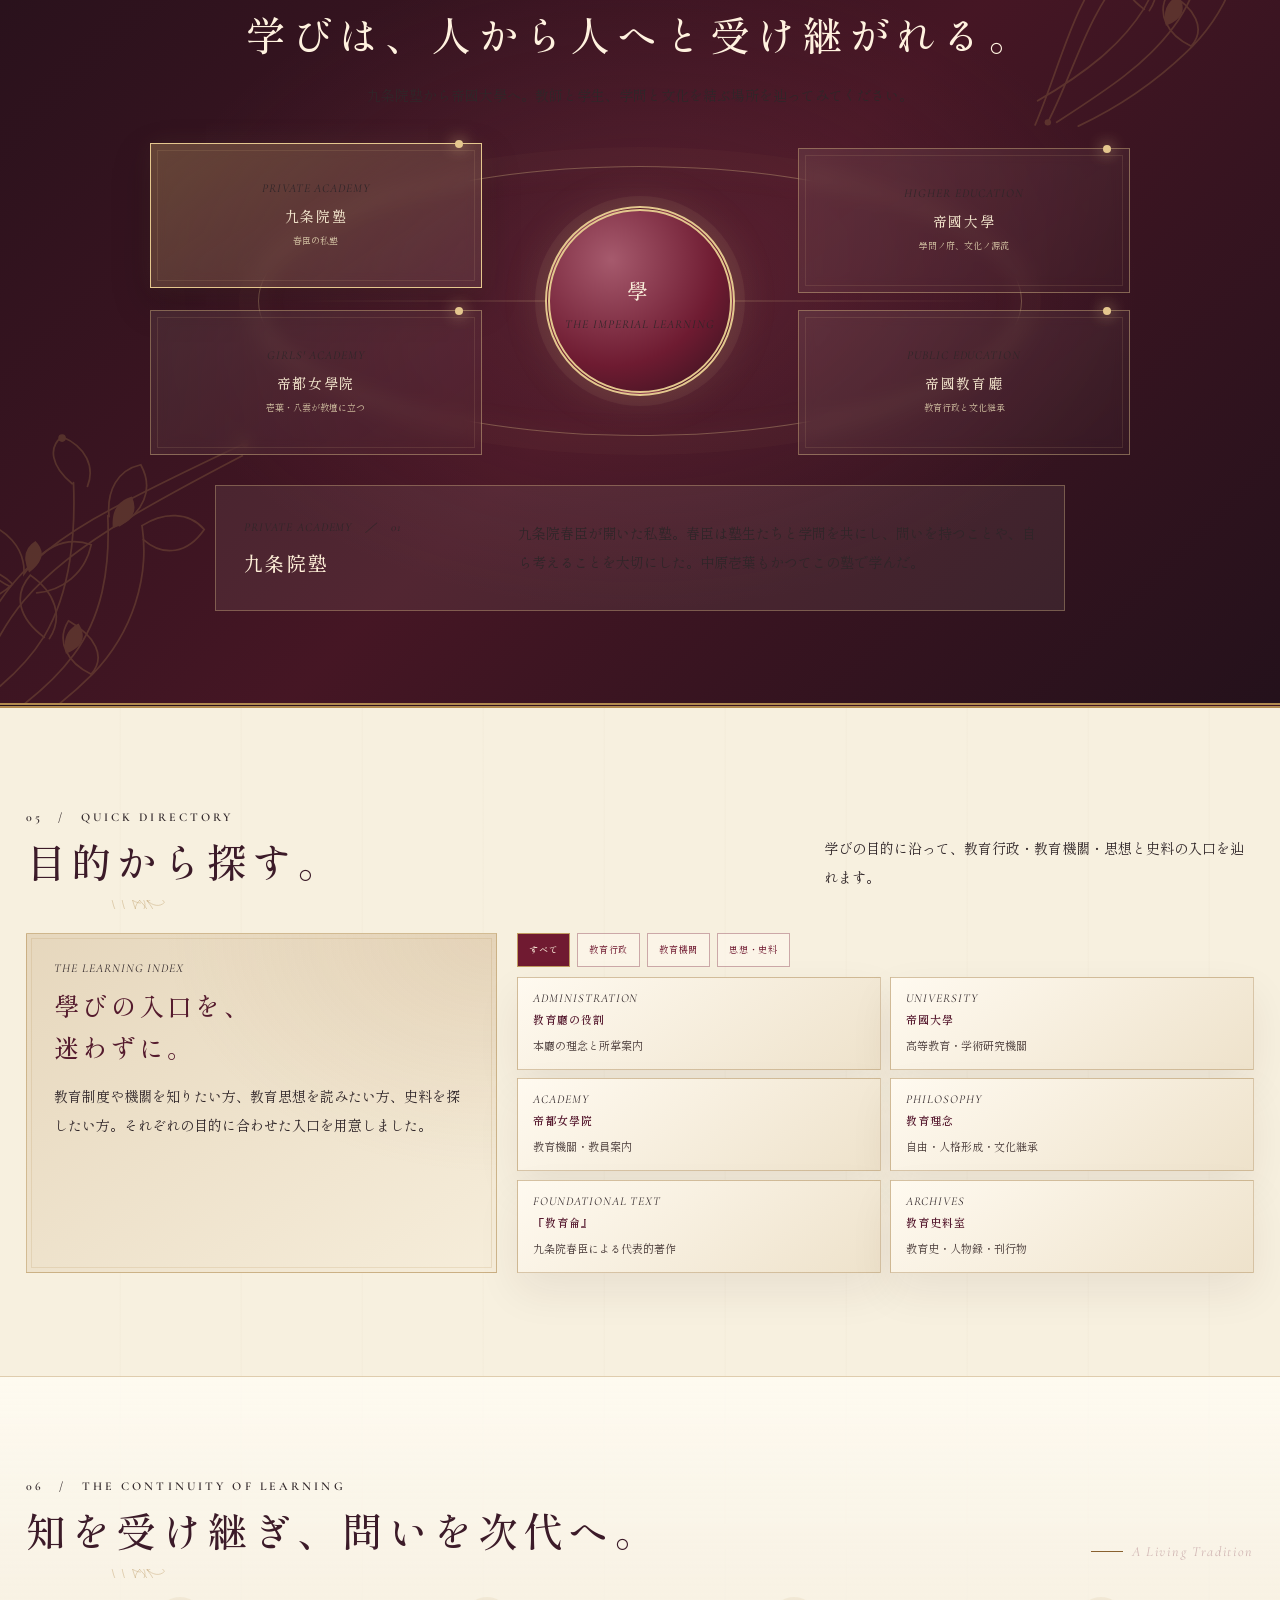
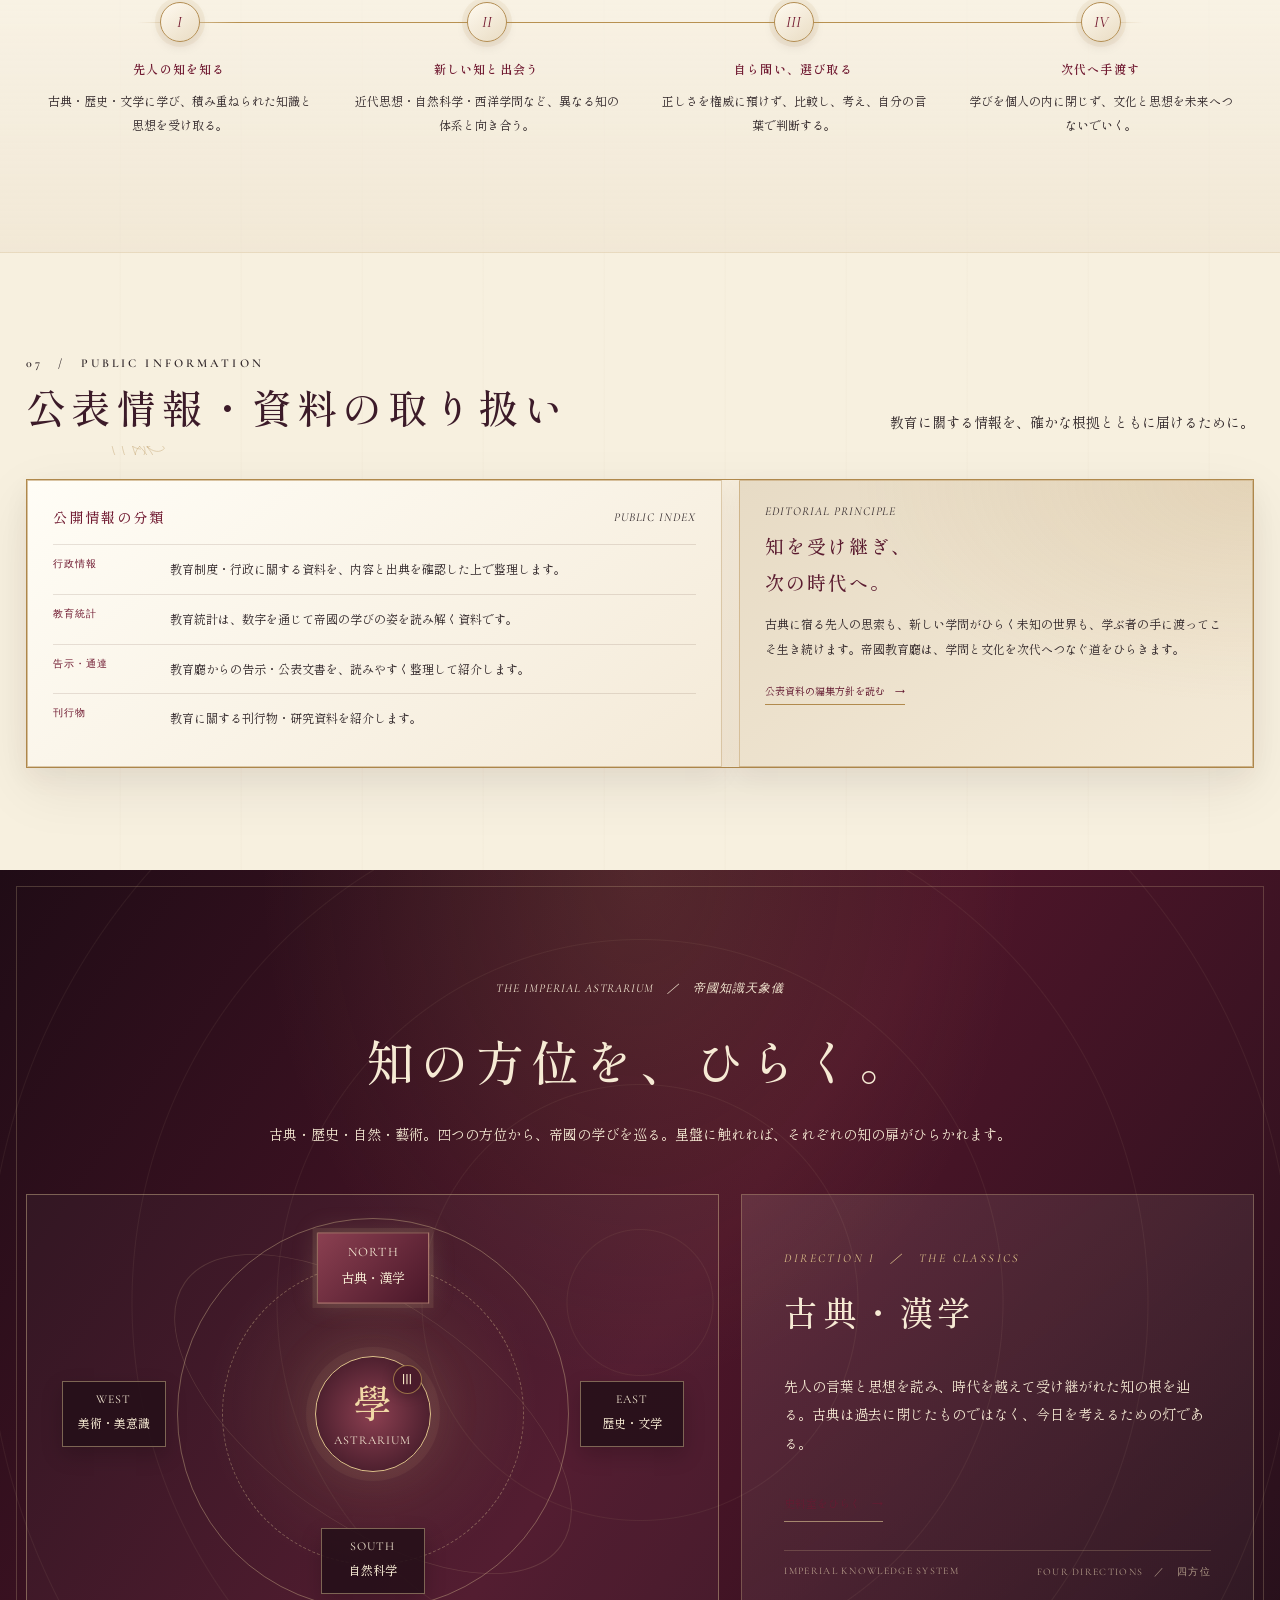
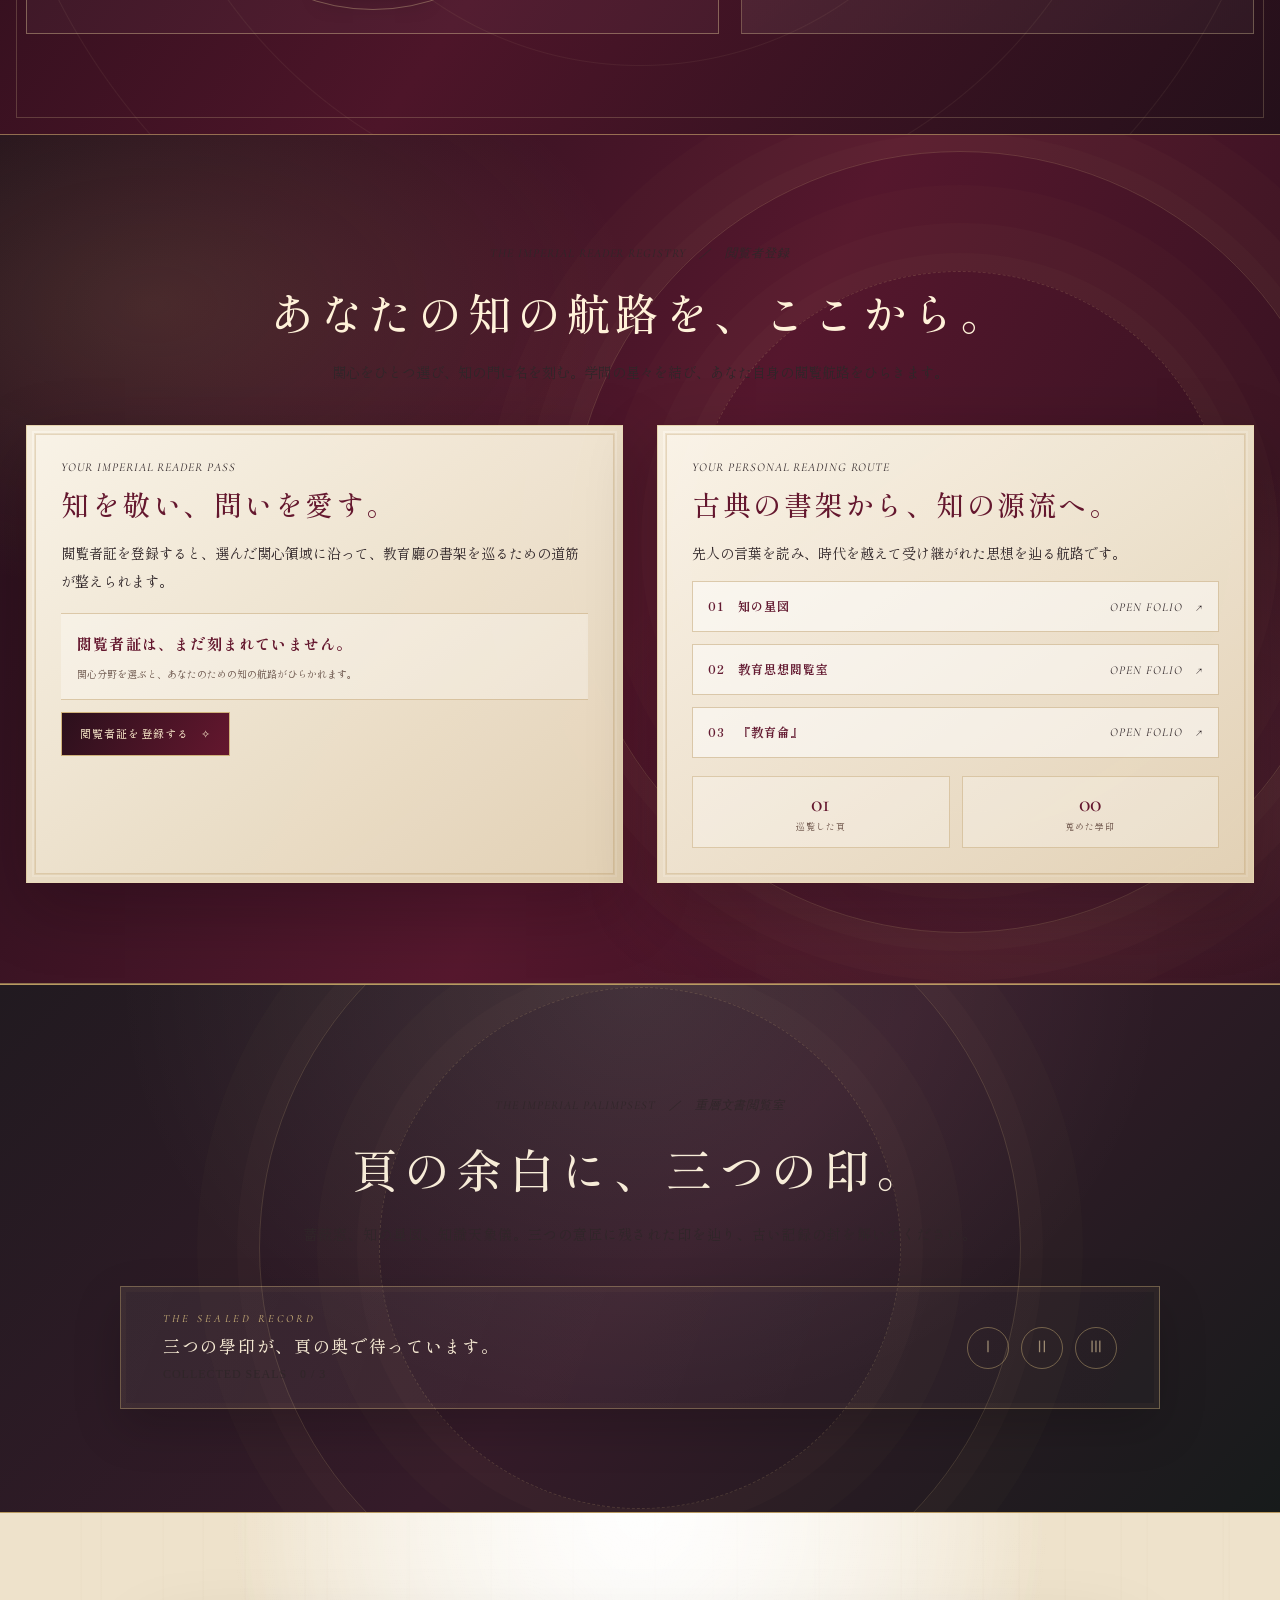
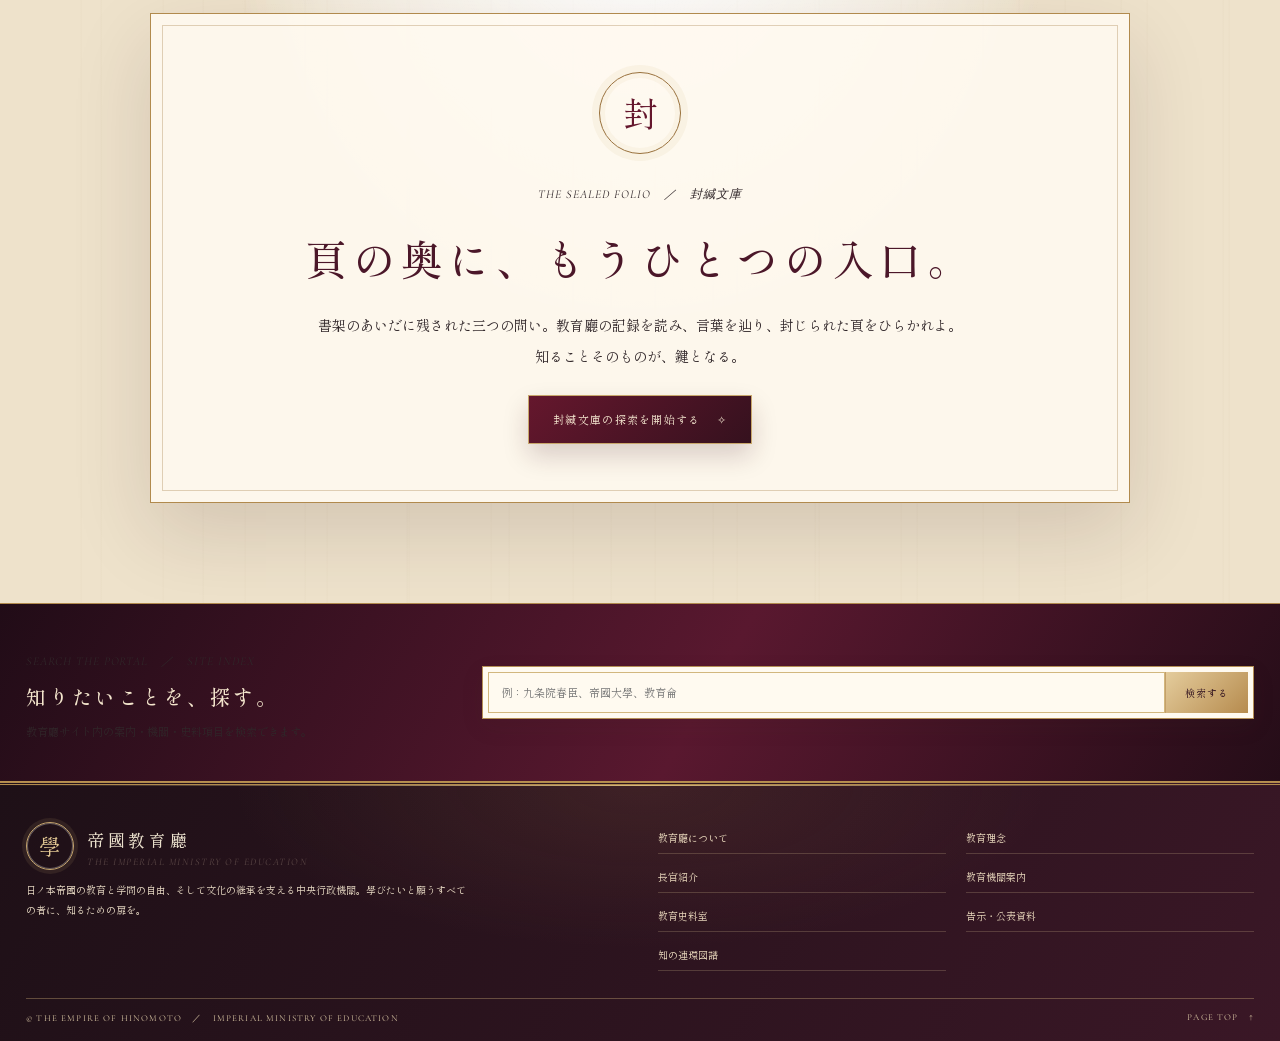
==== commit 0c168c0e: "Align shared asset cache versions and prevent duplicate palace script loading" ====
--- a/index.html
+++ b/index.html
@@ -550,8 +550,8 @@
 <script src="education-imperial.js?v=20261105-2" defer></script>
 <script src="education-renaissance.js?v=20261106-6" defer></script>
 <script src="education-celestial.js?v=20261105-1" defer></script>
-<script src="education-empire.js?v=20261106-13" defer></script>
-<script src="education-palace.js?v=20261106-2" defer></script>
+<script src="education-empire.js?v=20261106-14" defer></script>
+<script src="education-palace.js?v=20261106-3" defer></script>
 <script src="education-atelier.js?v=20261105-1" defer></script>
 <script src="education-ceremony.js?v=20261106-1" defer></script>
 <script src="education-palimpsest.js?v=20261106-1" defer></script>
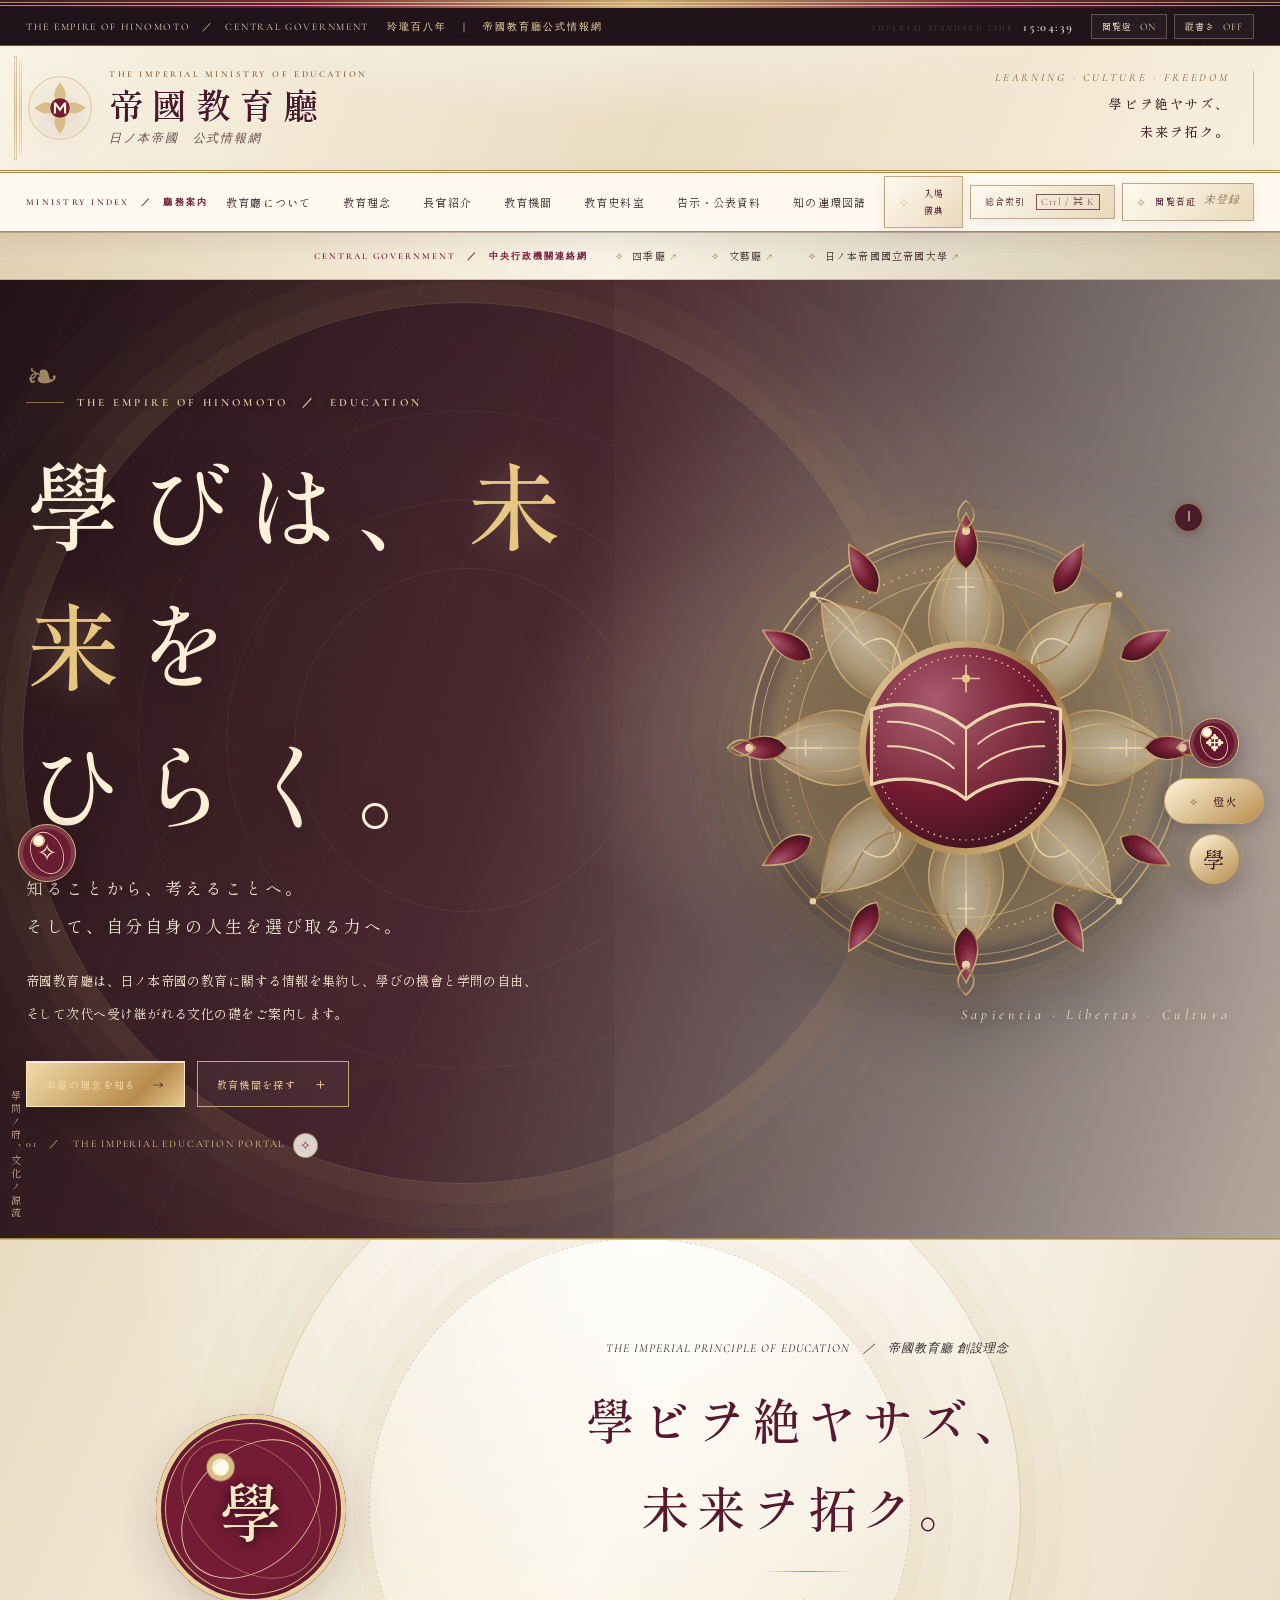
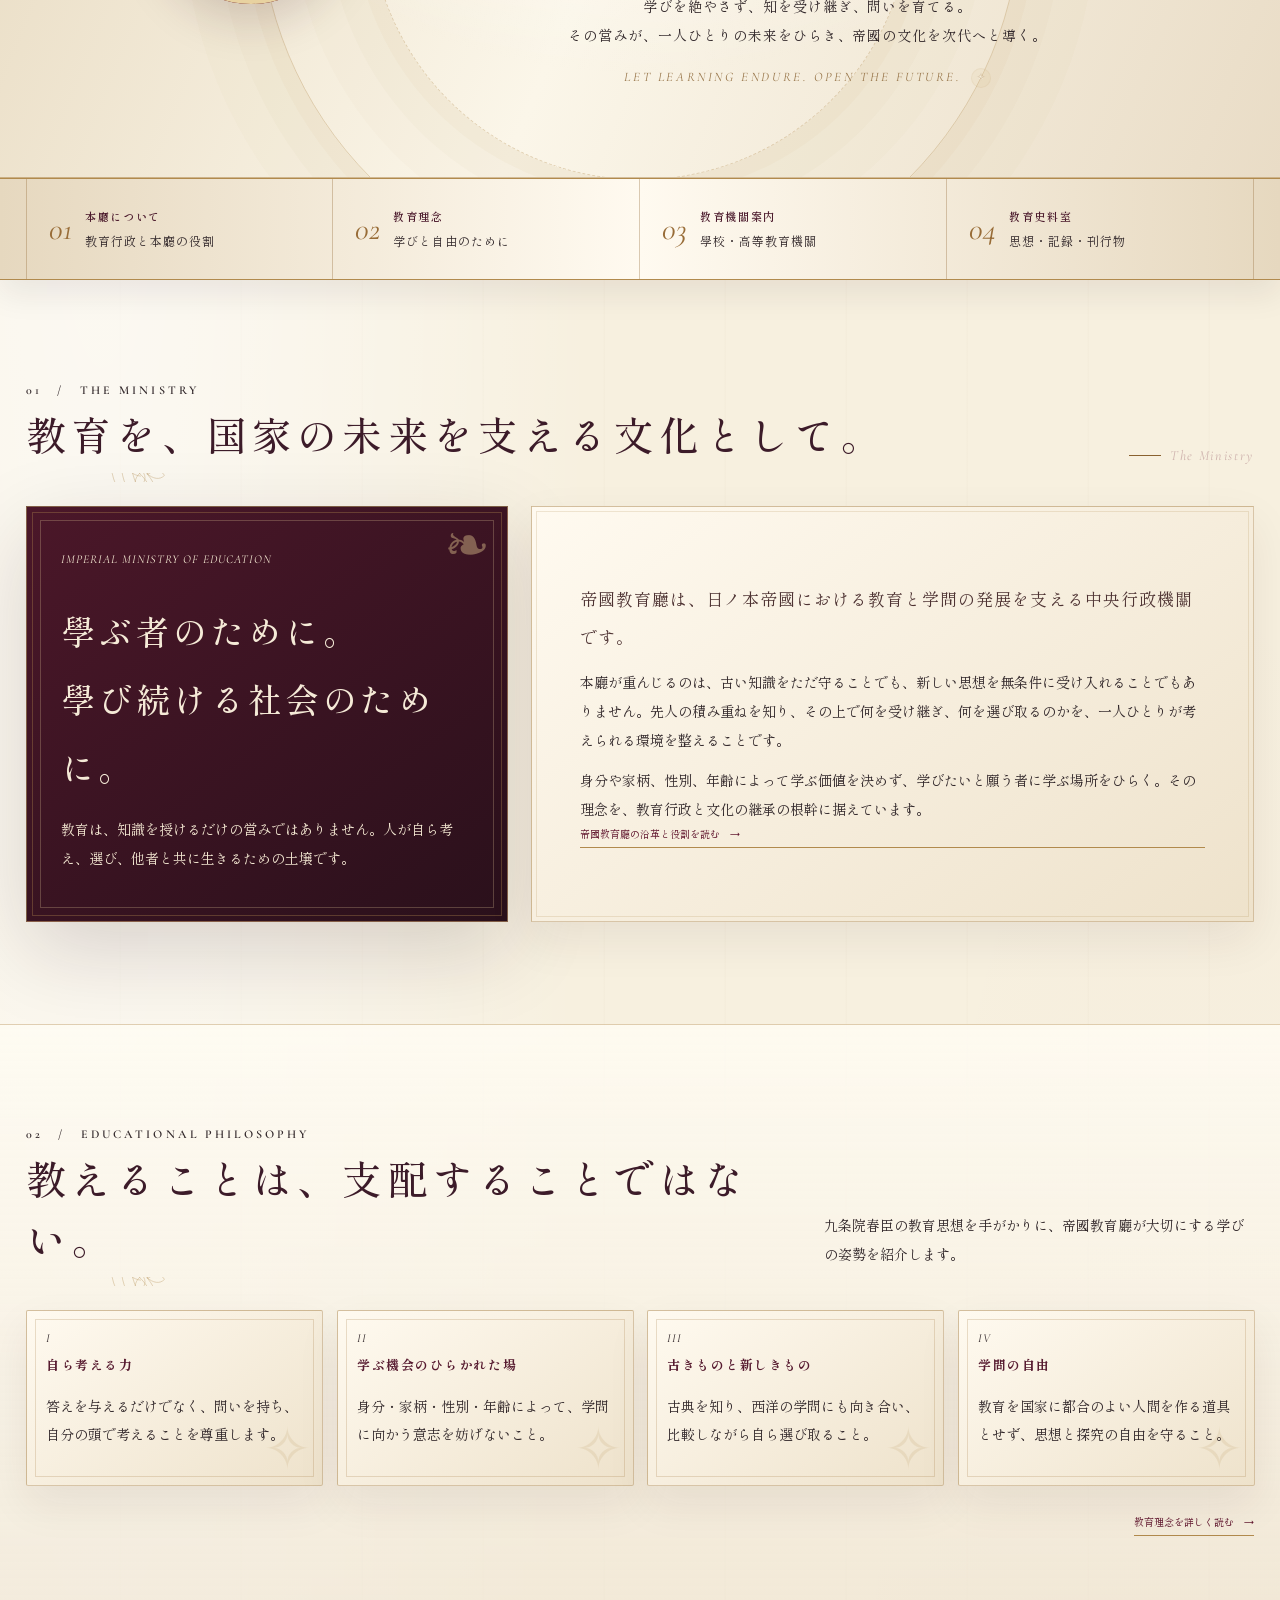
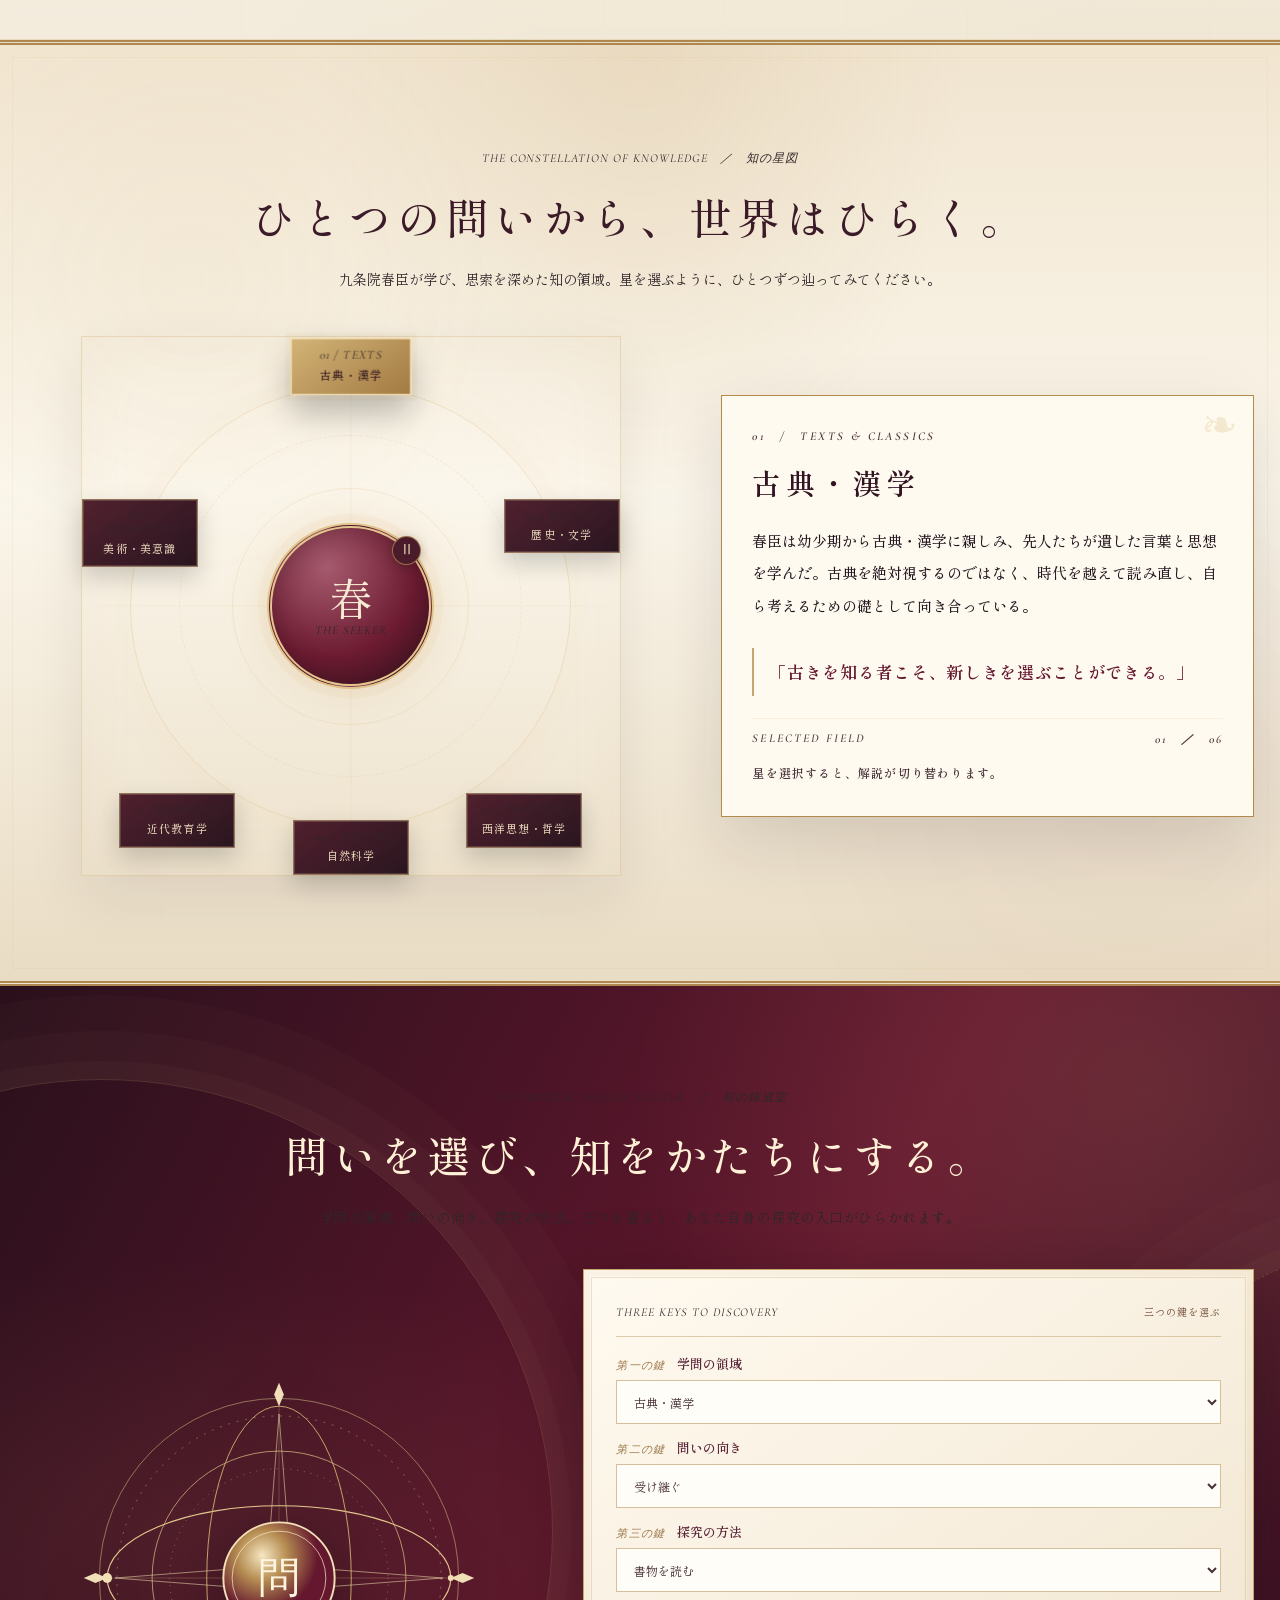
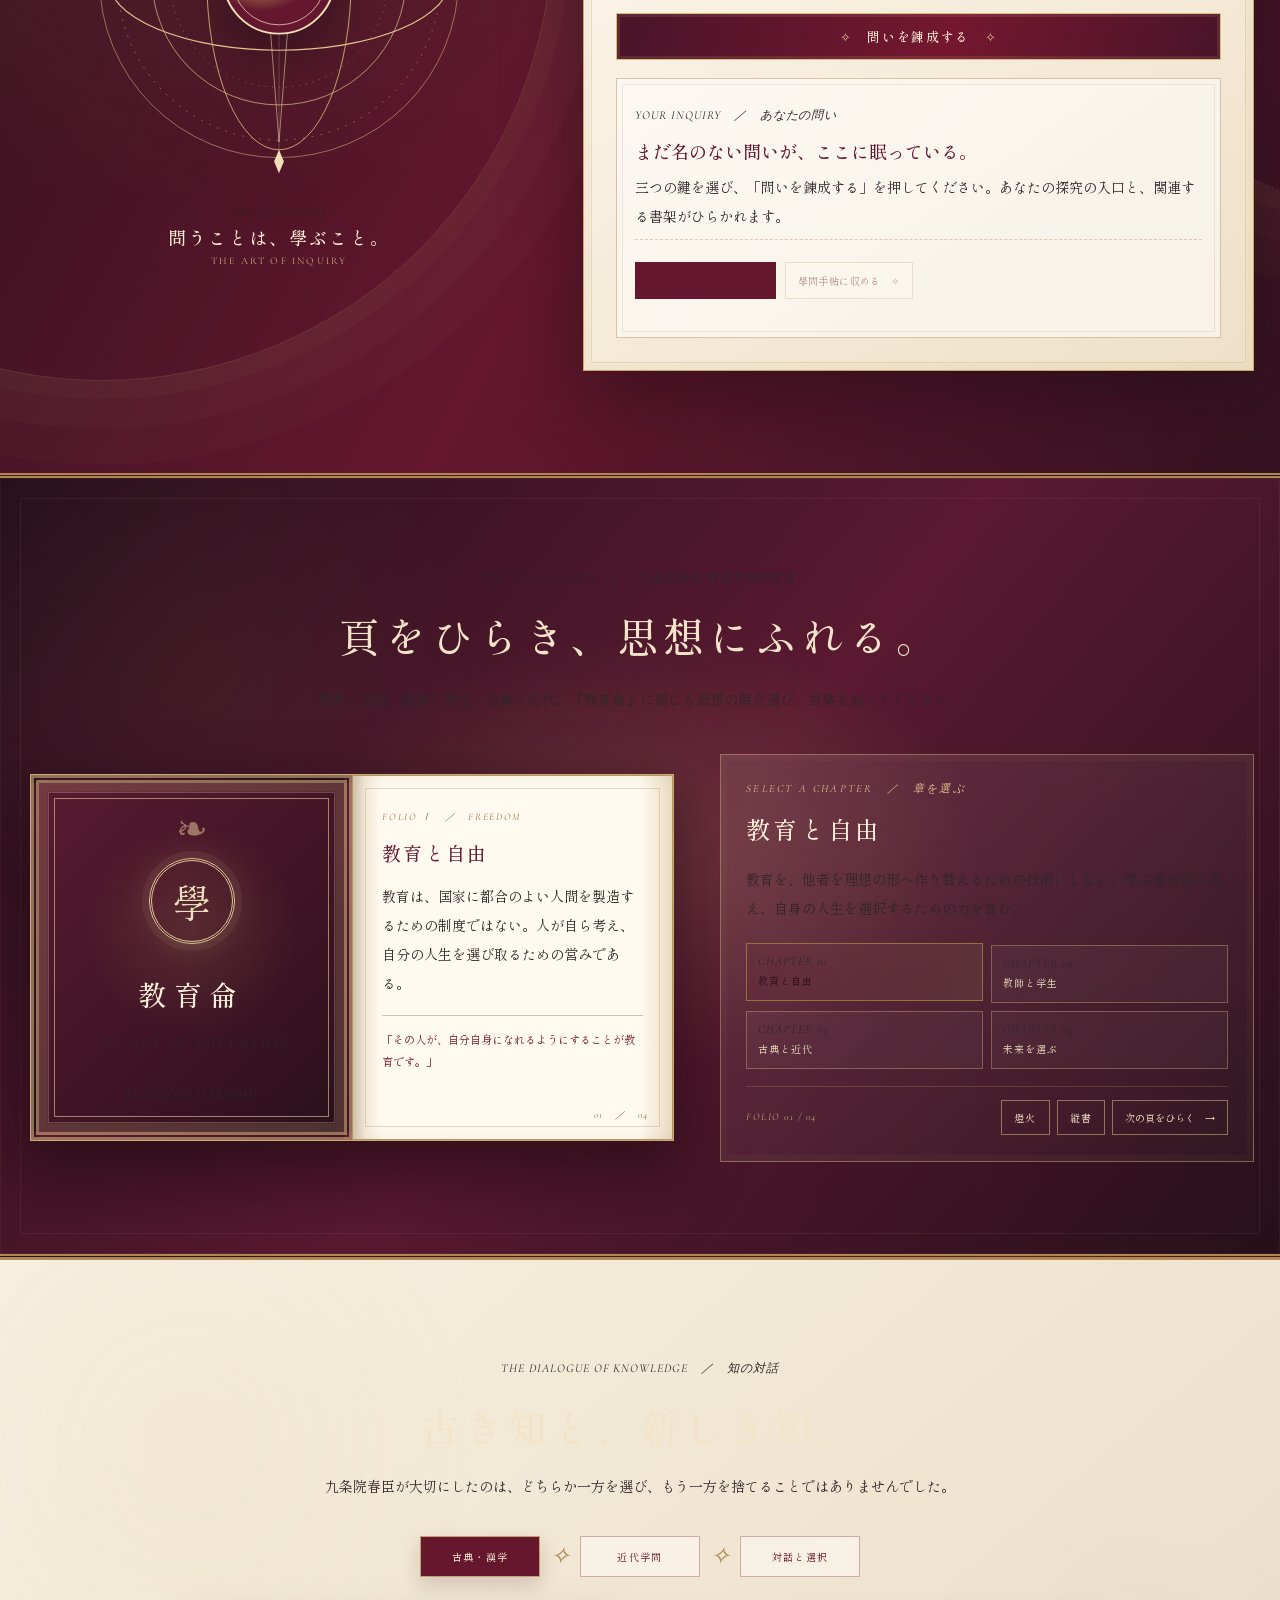
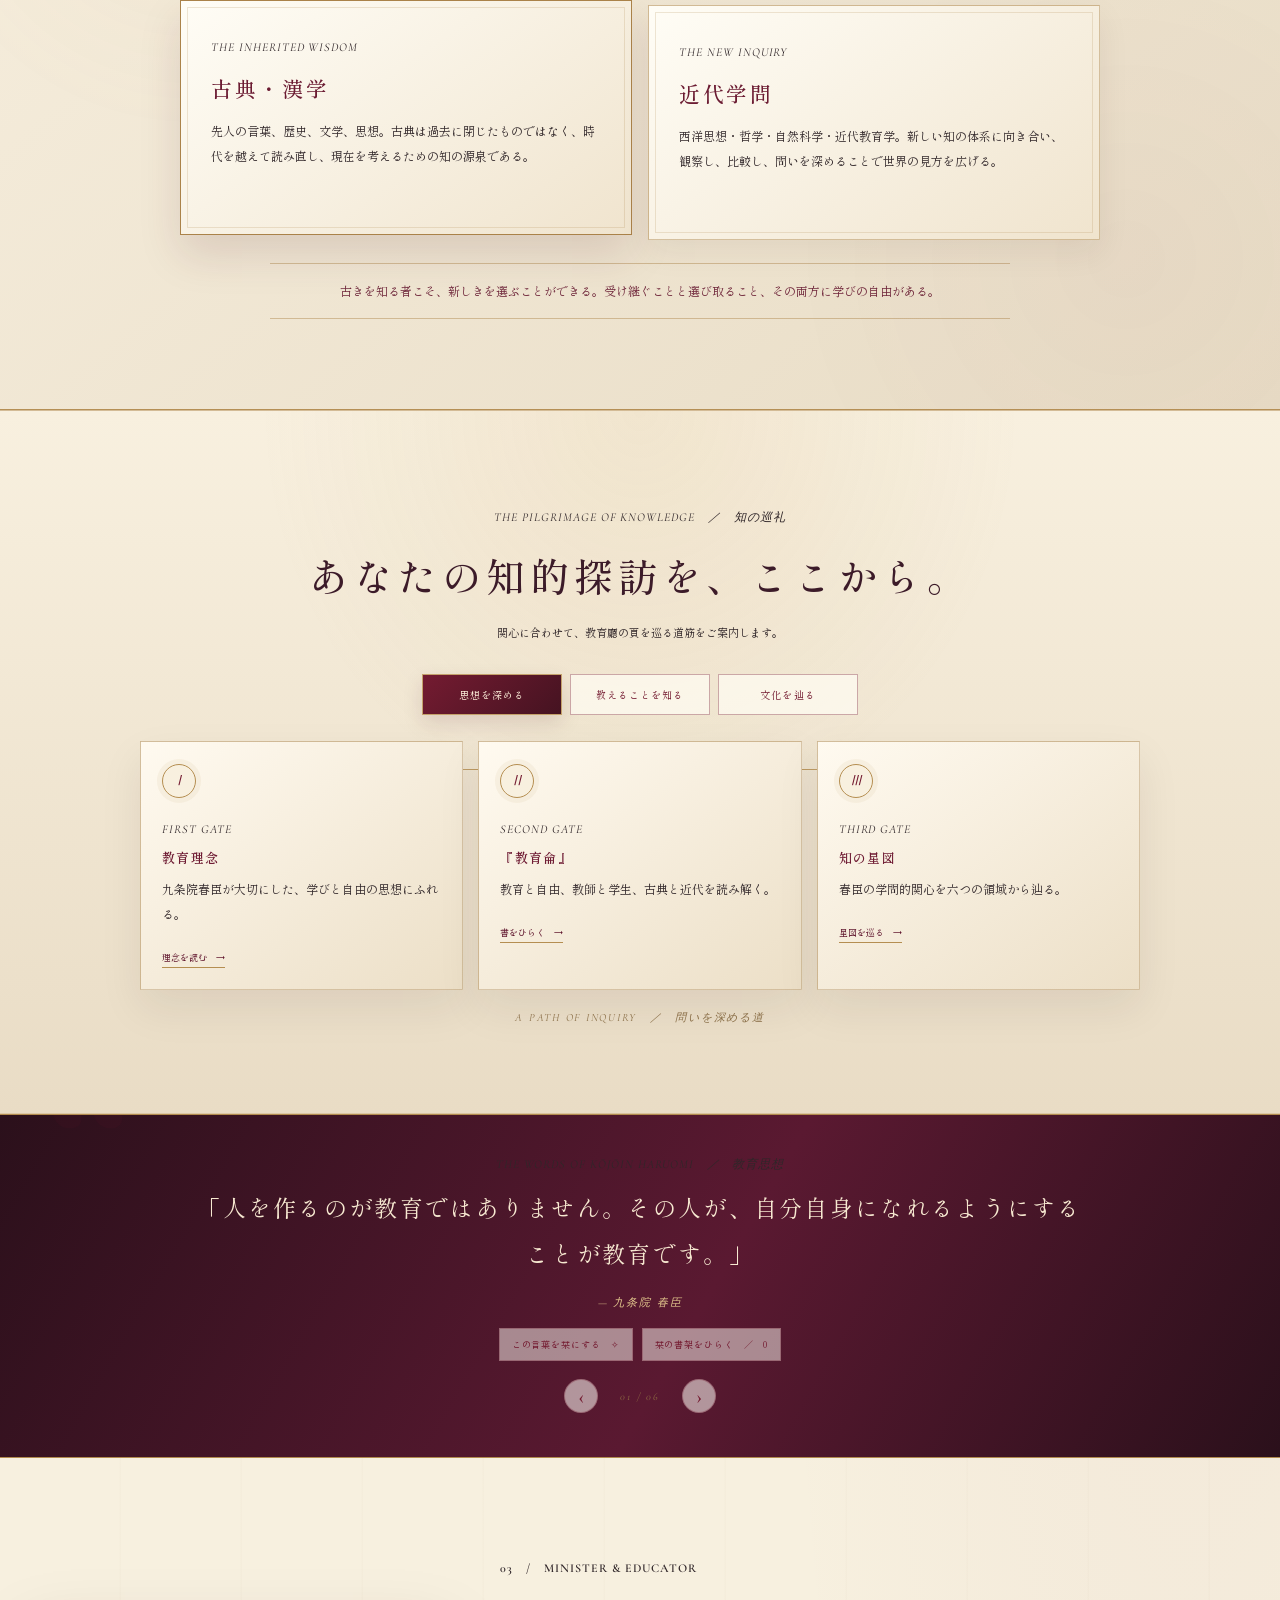
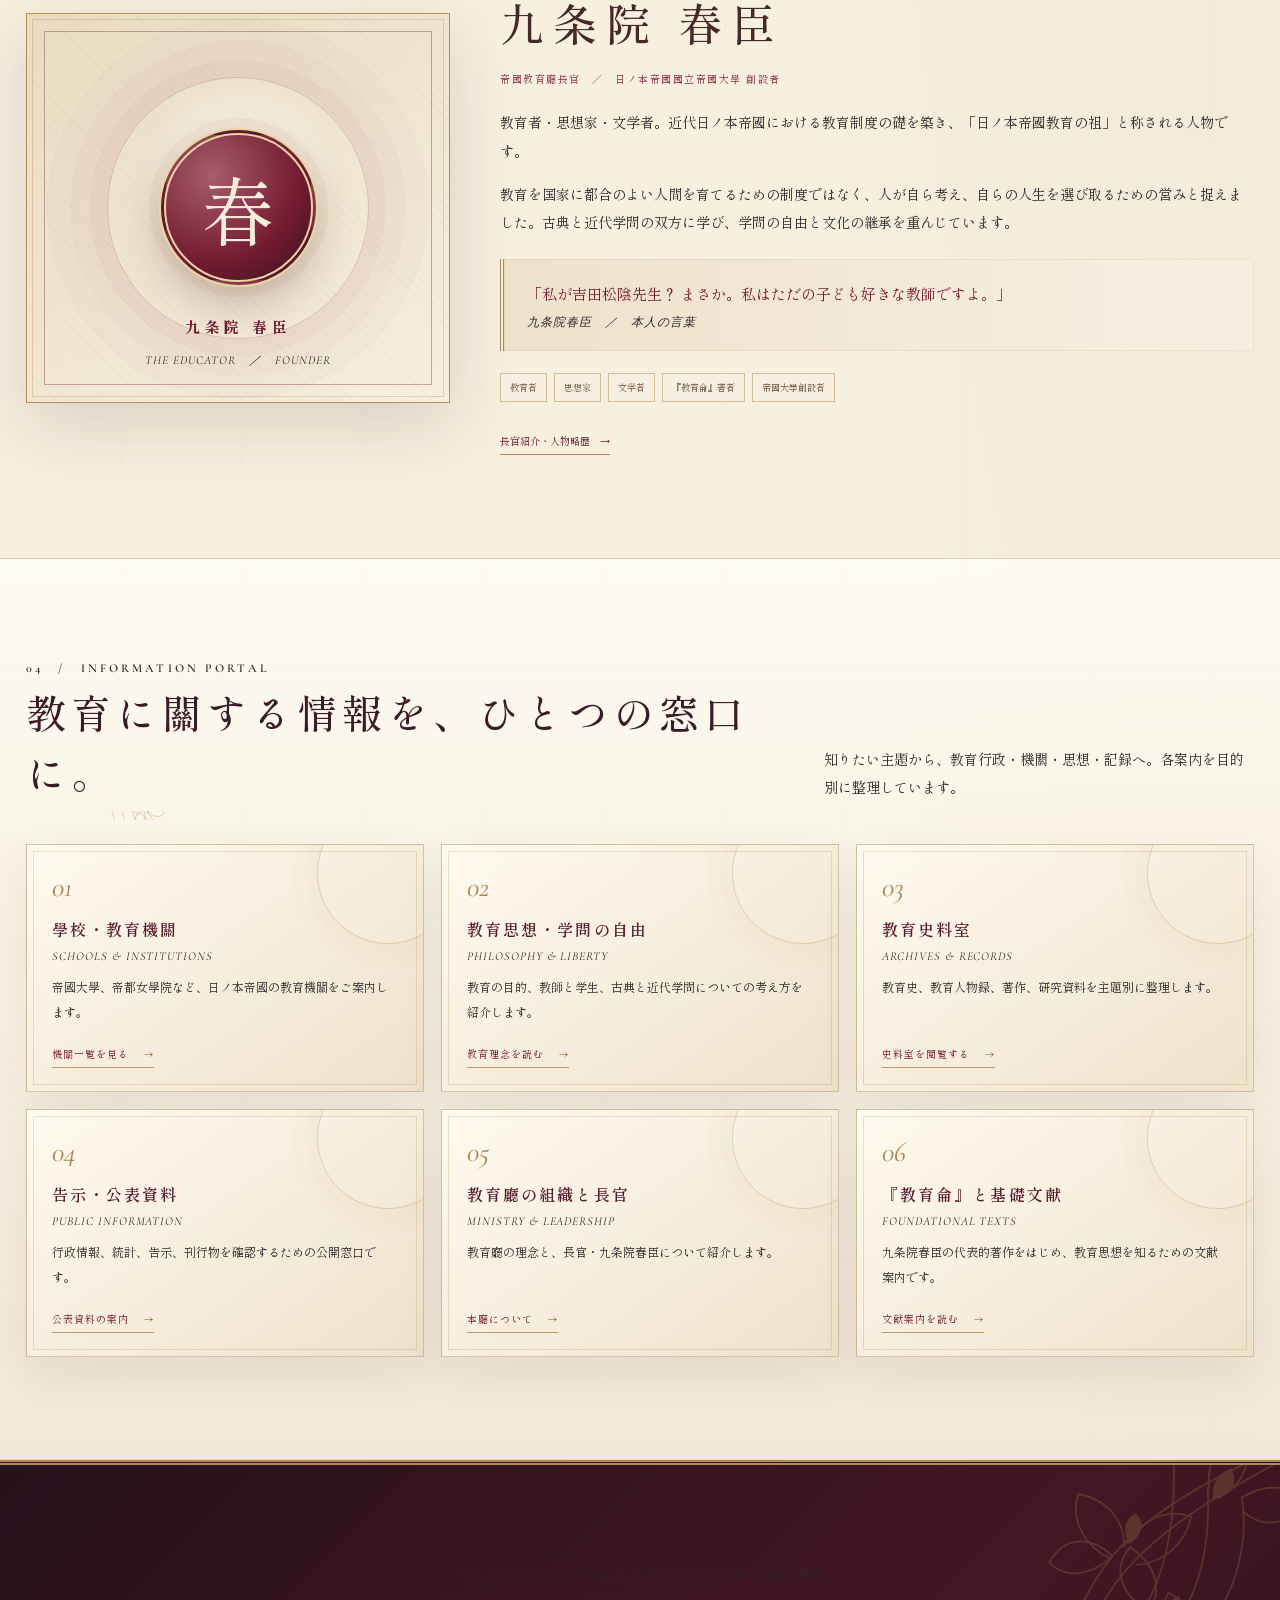
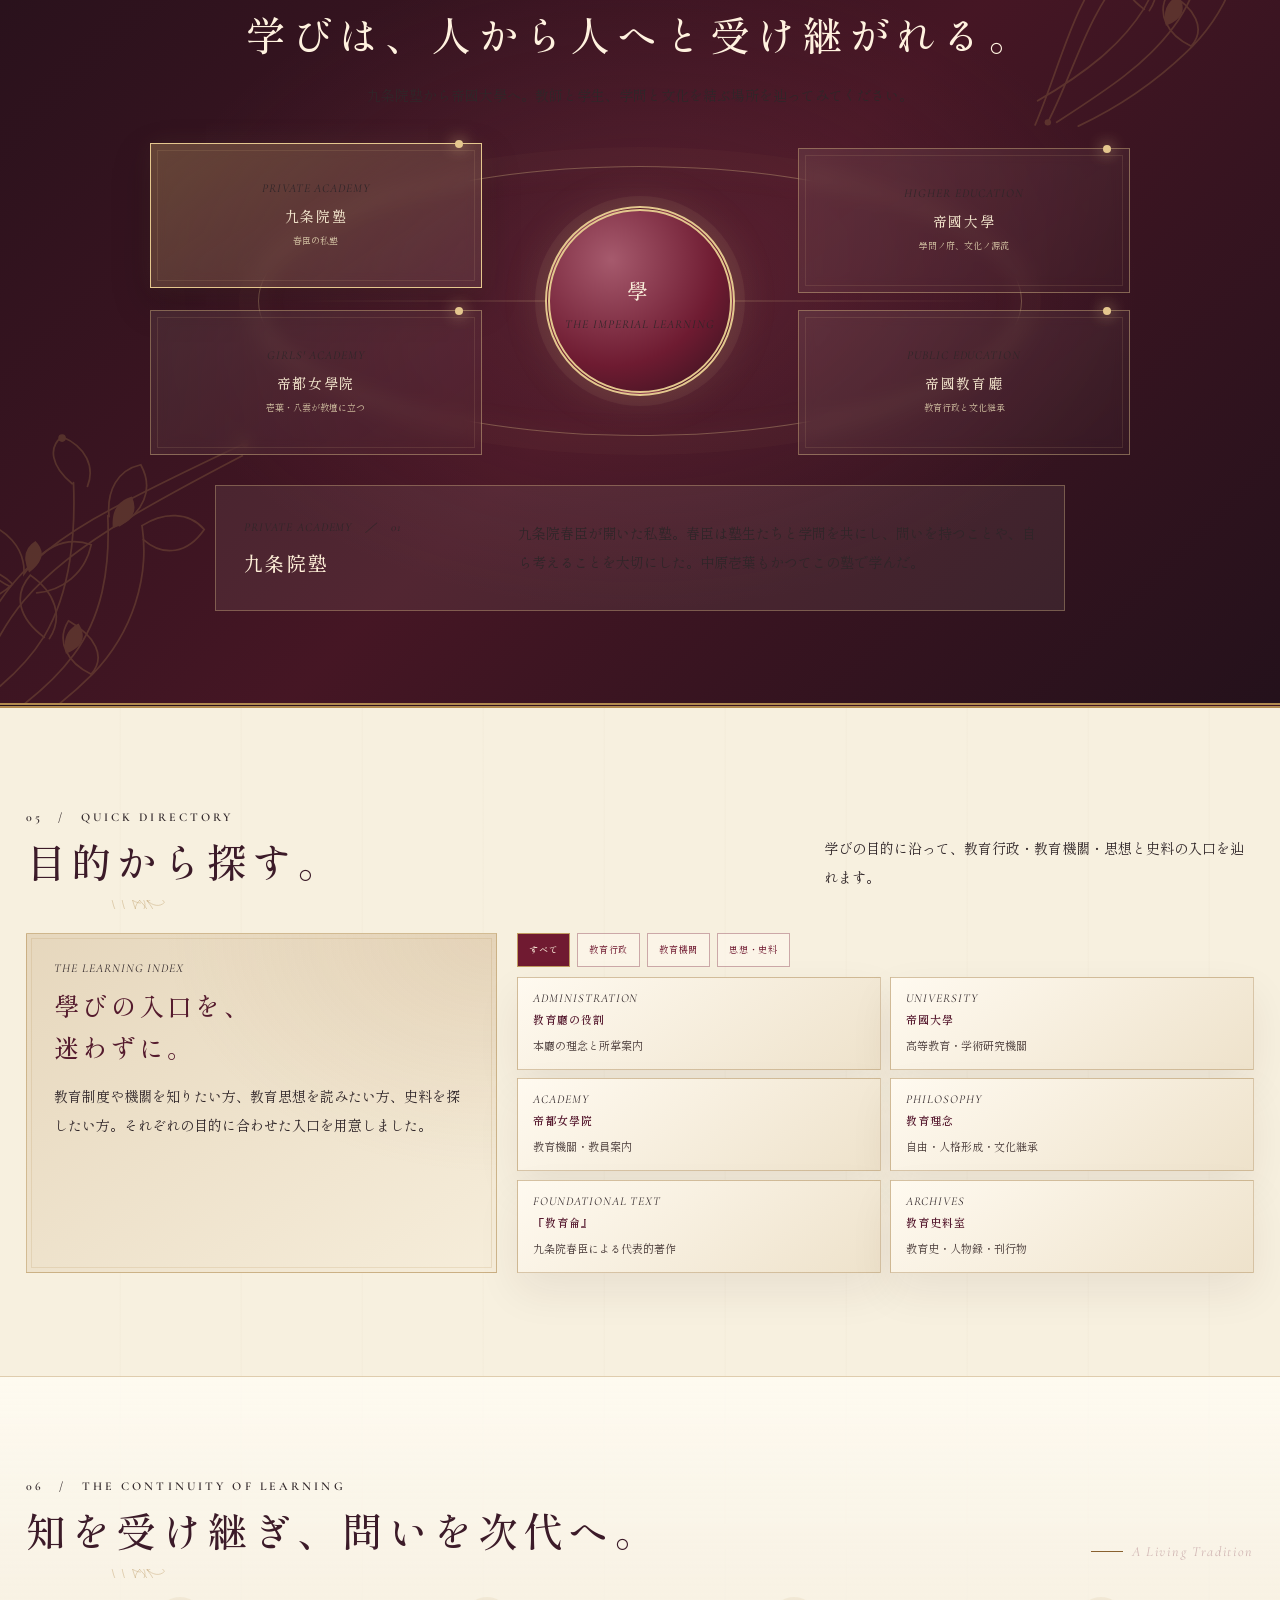
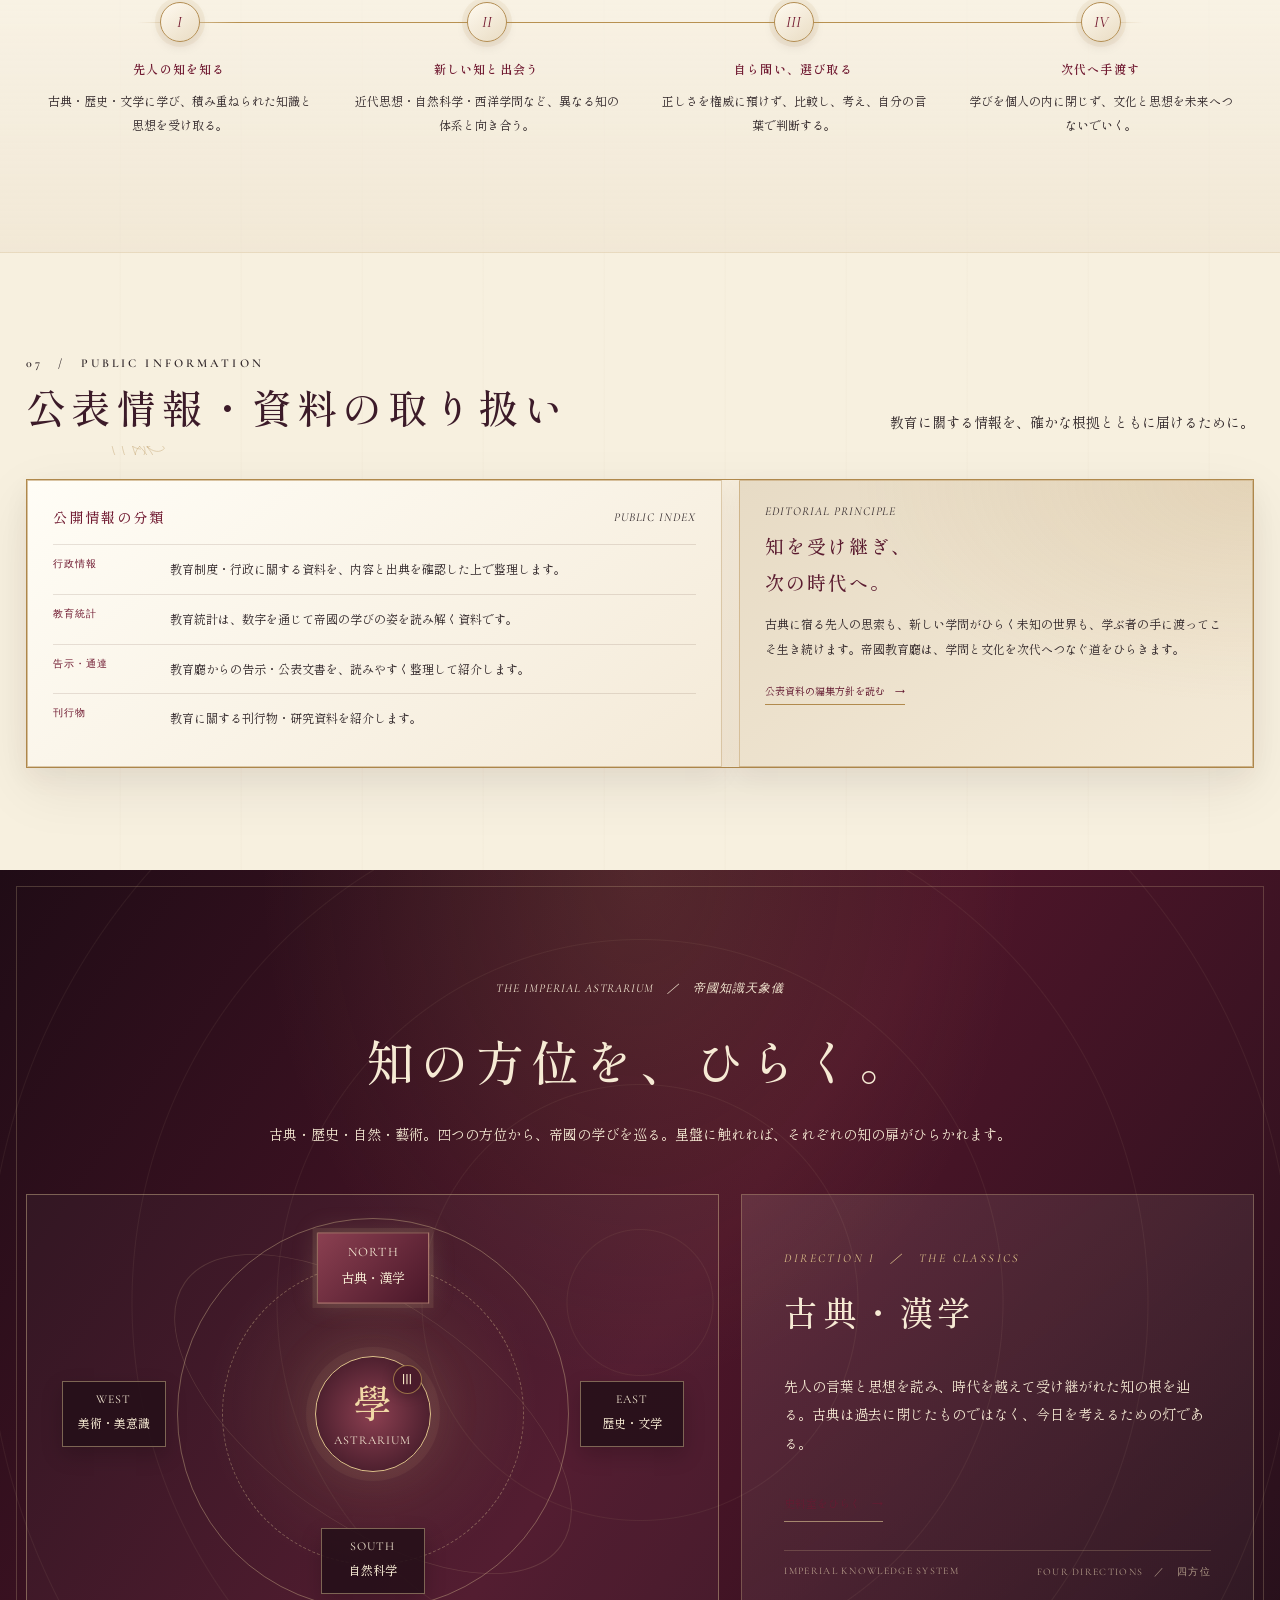
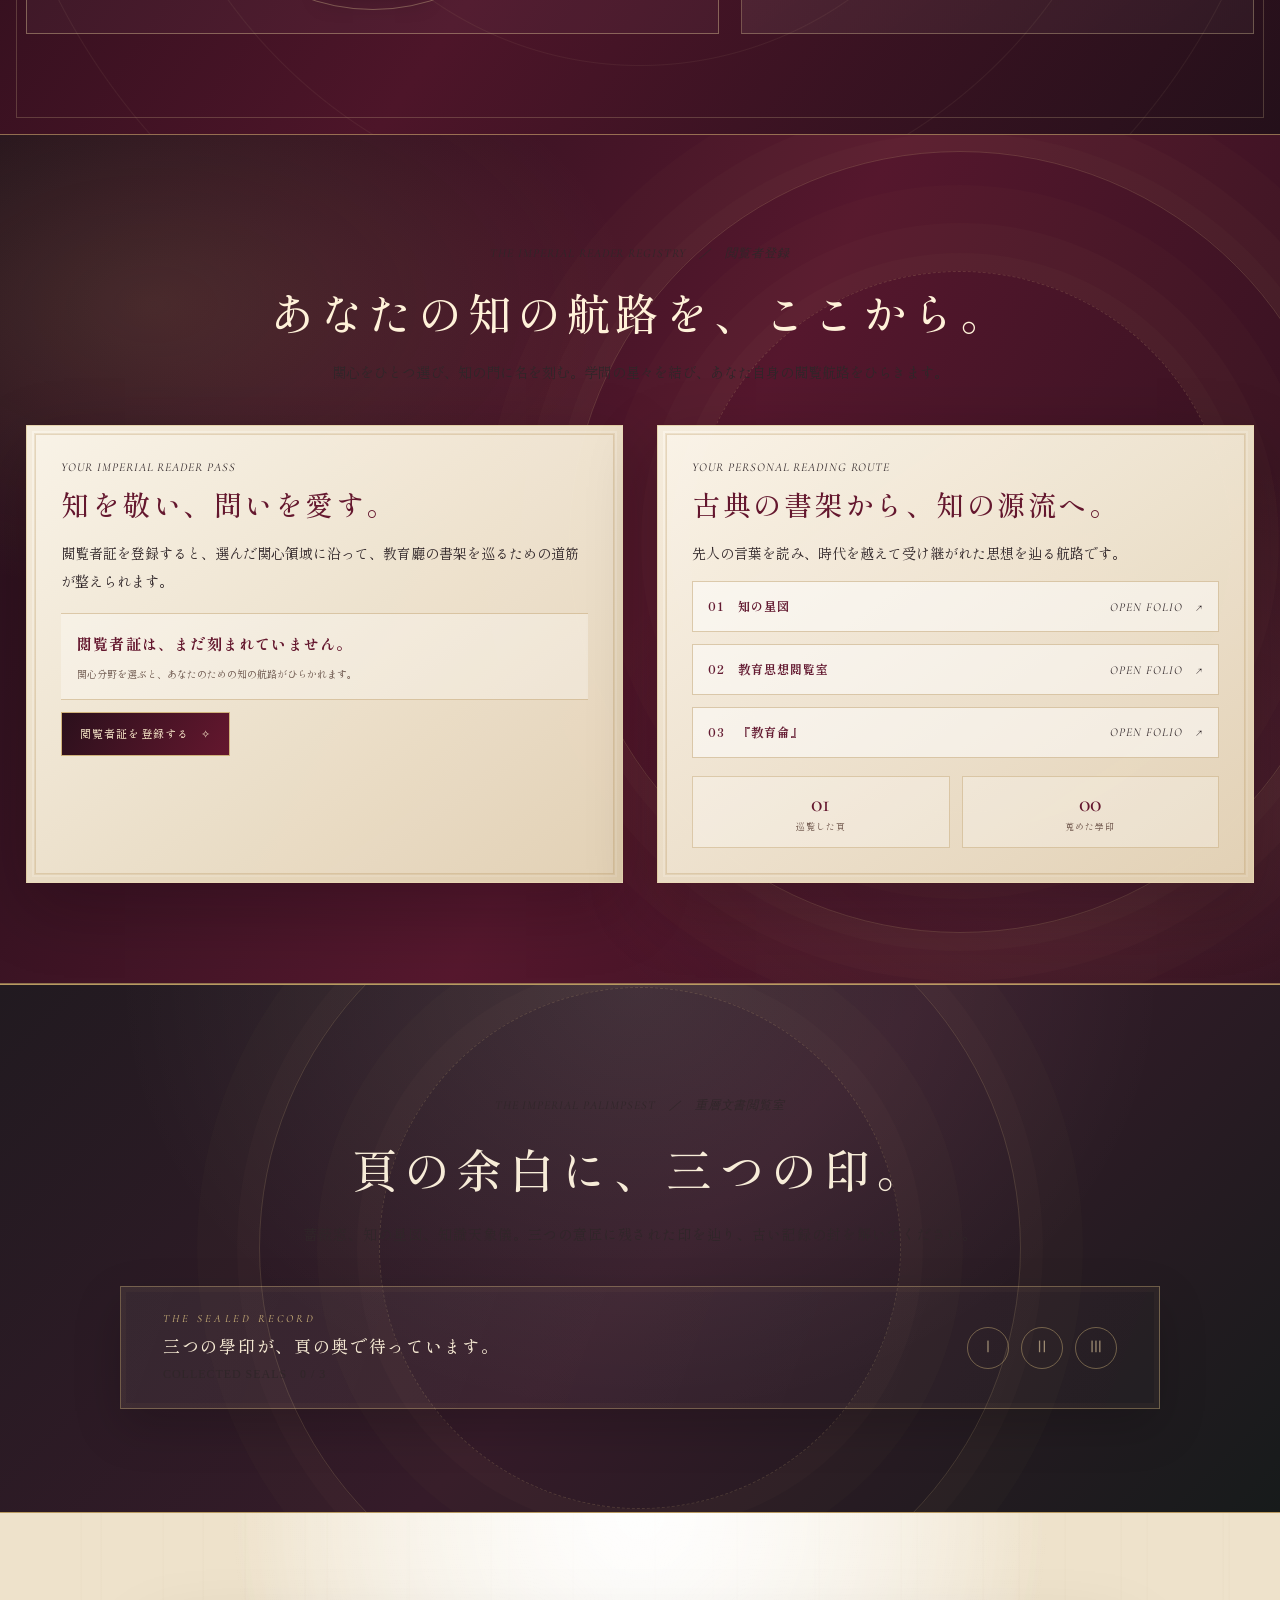
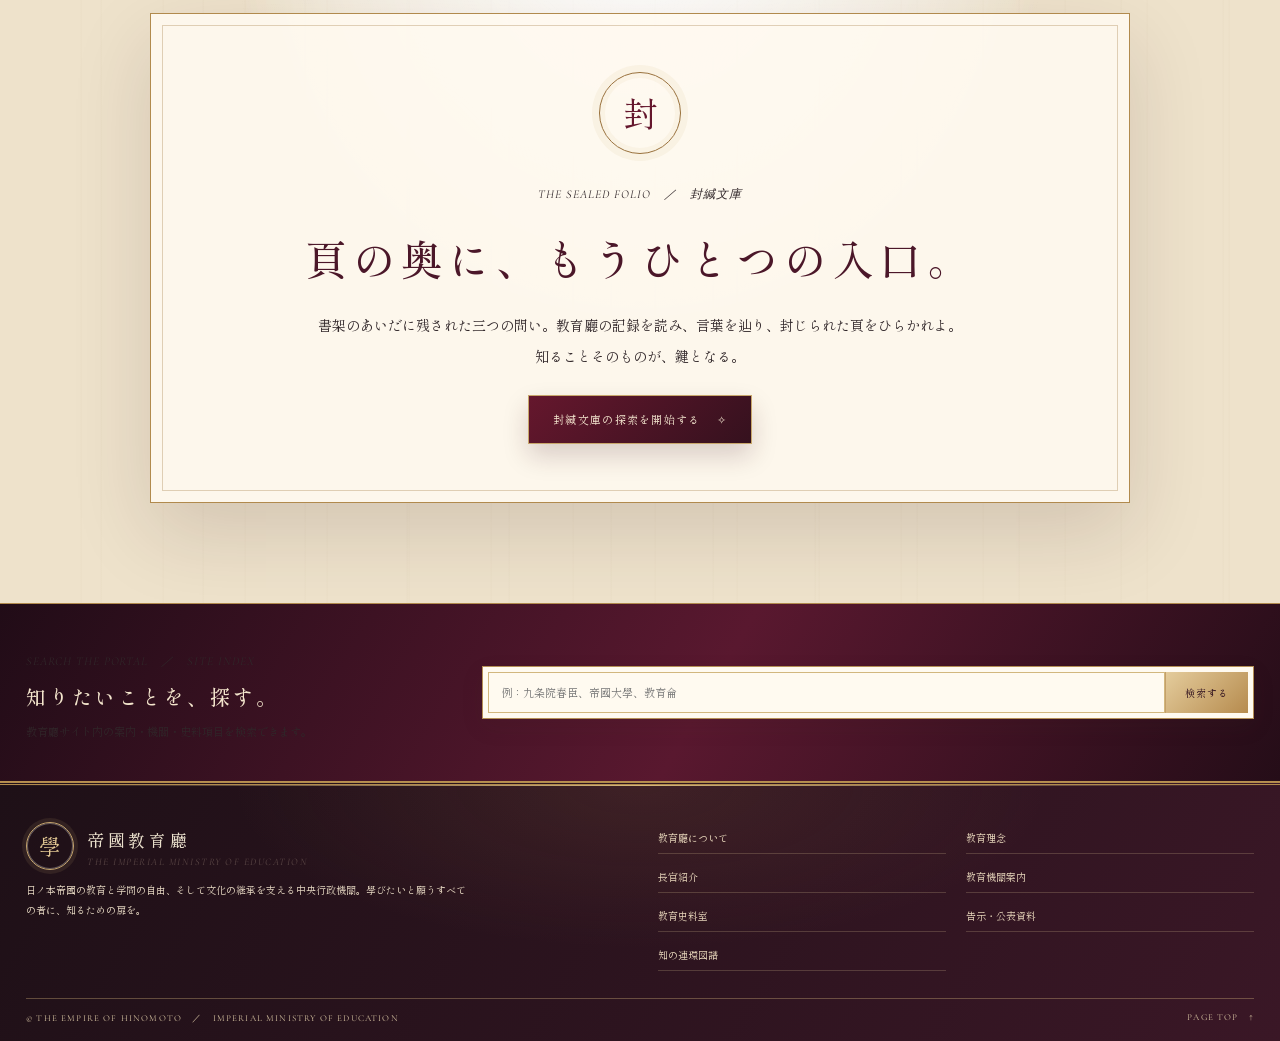
==== commit 562bb708: "Load the shared lantern light on index.html" ====
--- a/index.html
+++ b/index.html
@@ -555,5 +555,6 @@
 <script src="education-atelier.js?v=20261105-1" defer></script>
 <script src="education-ceremony.js?v=20261106-1" defer></script>
 <script src="education-palimpsest.js?v=20261106-1" defer></script>
+<script src="education-lantern.js?v=20261107-1" defer></script>
 </body>
 </html>
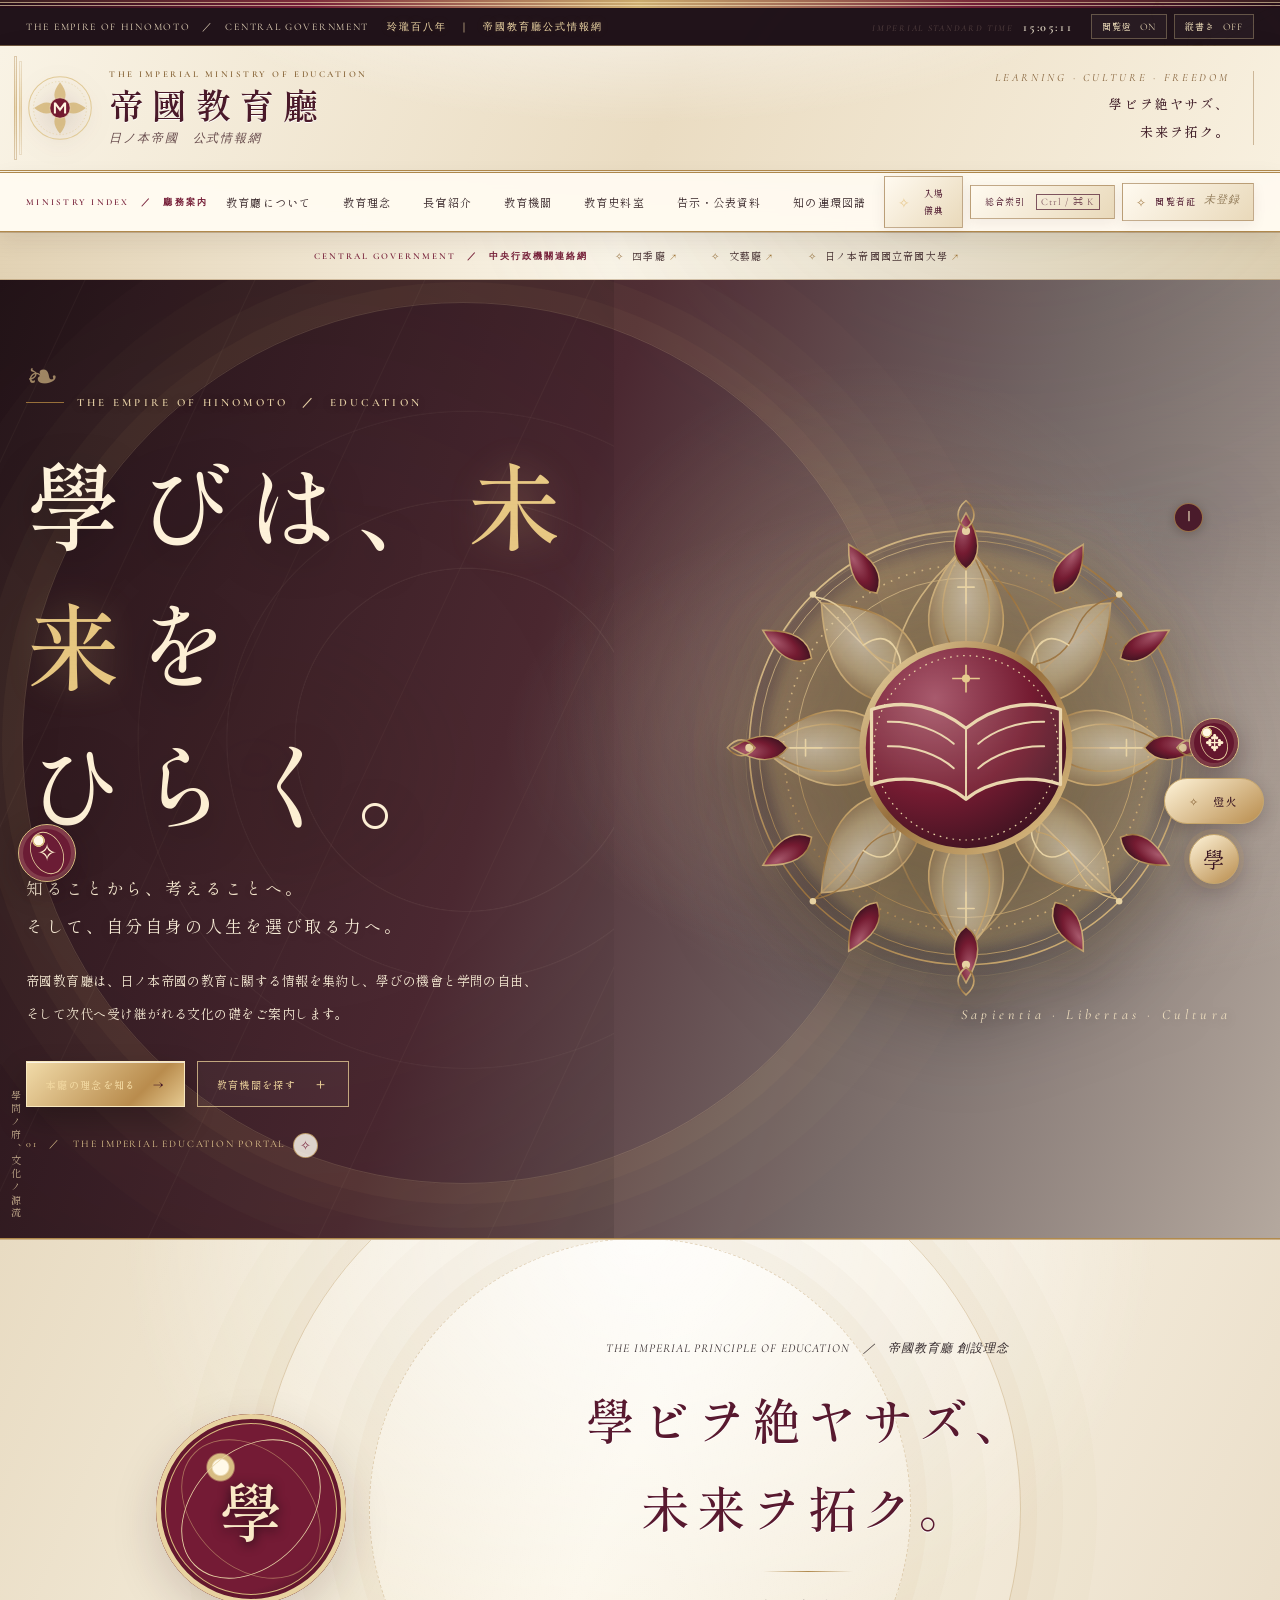
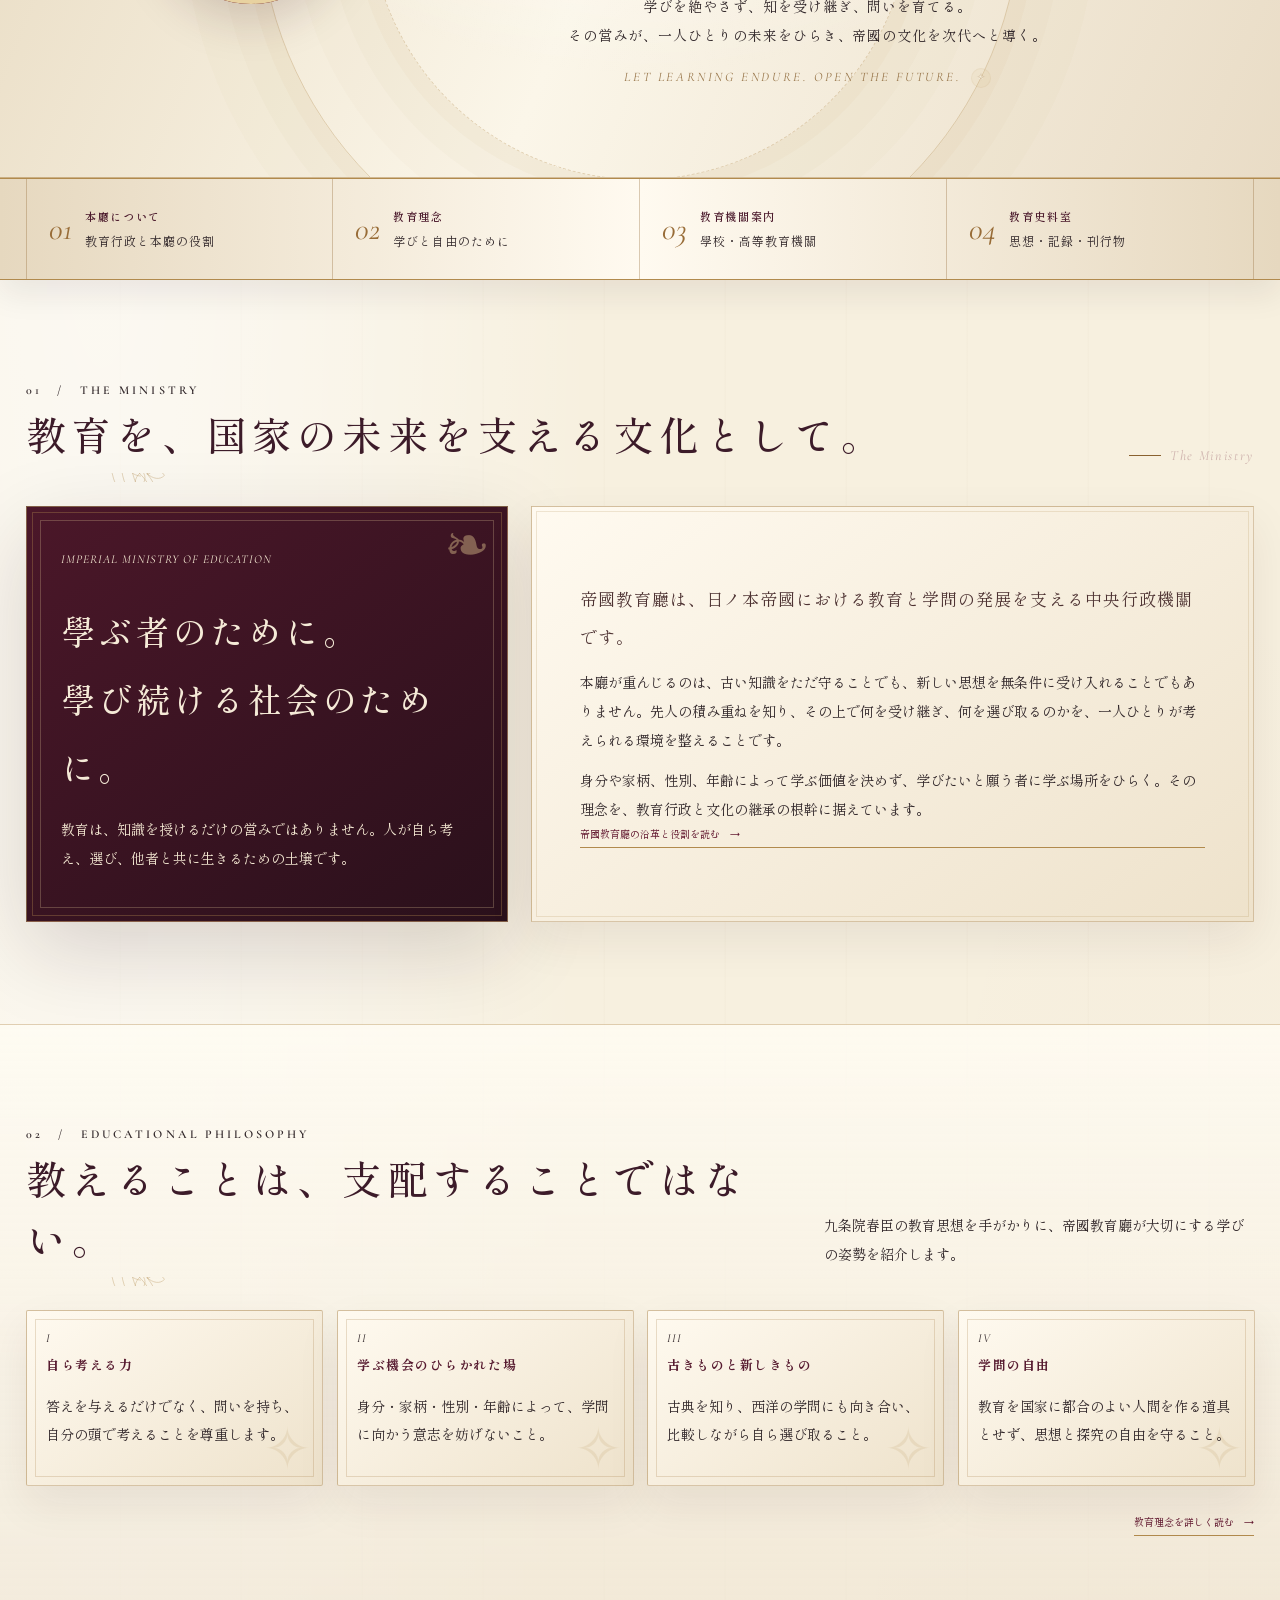
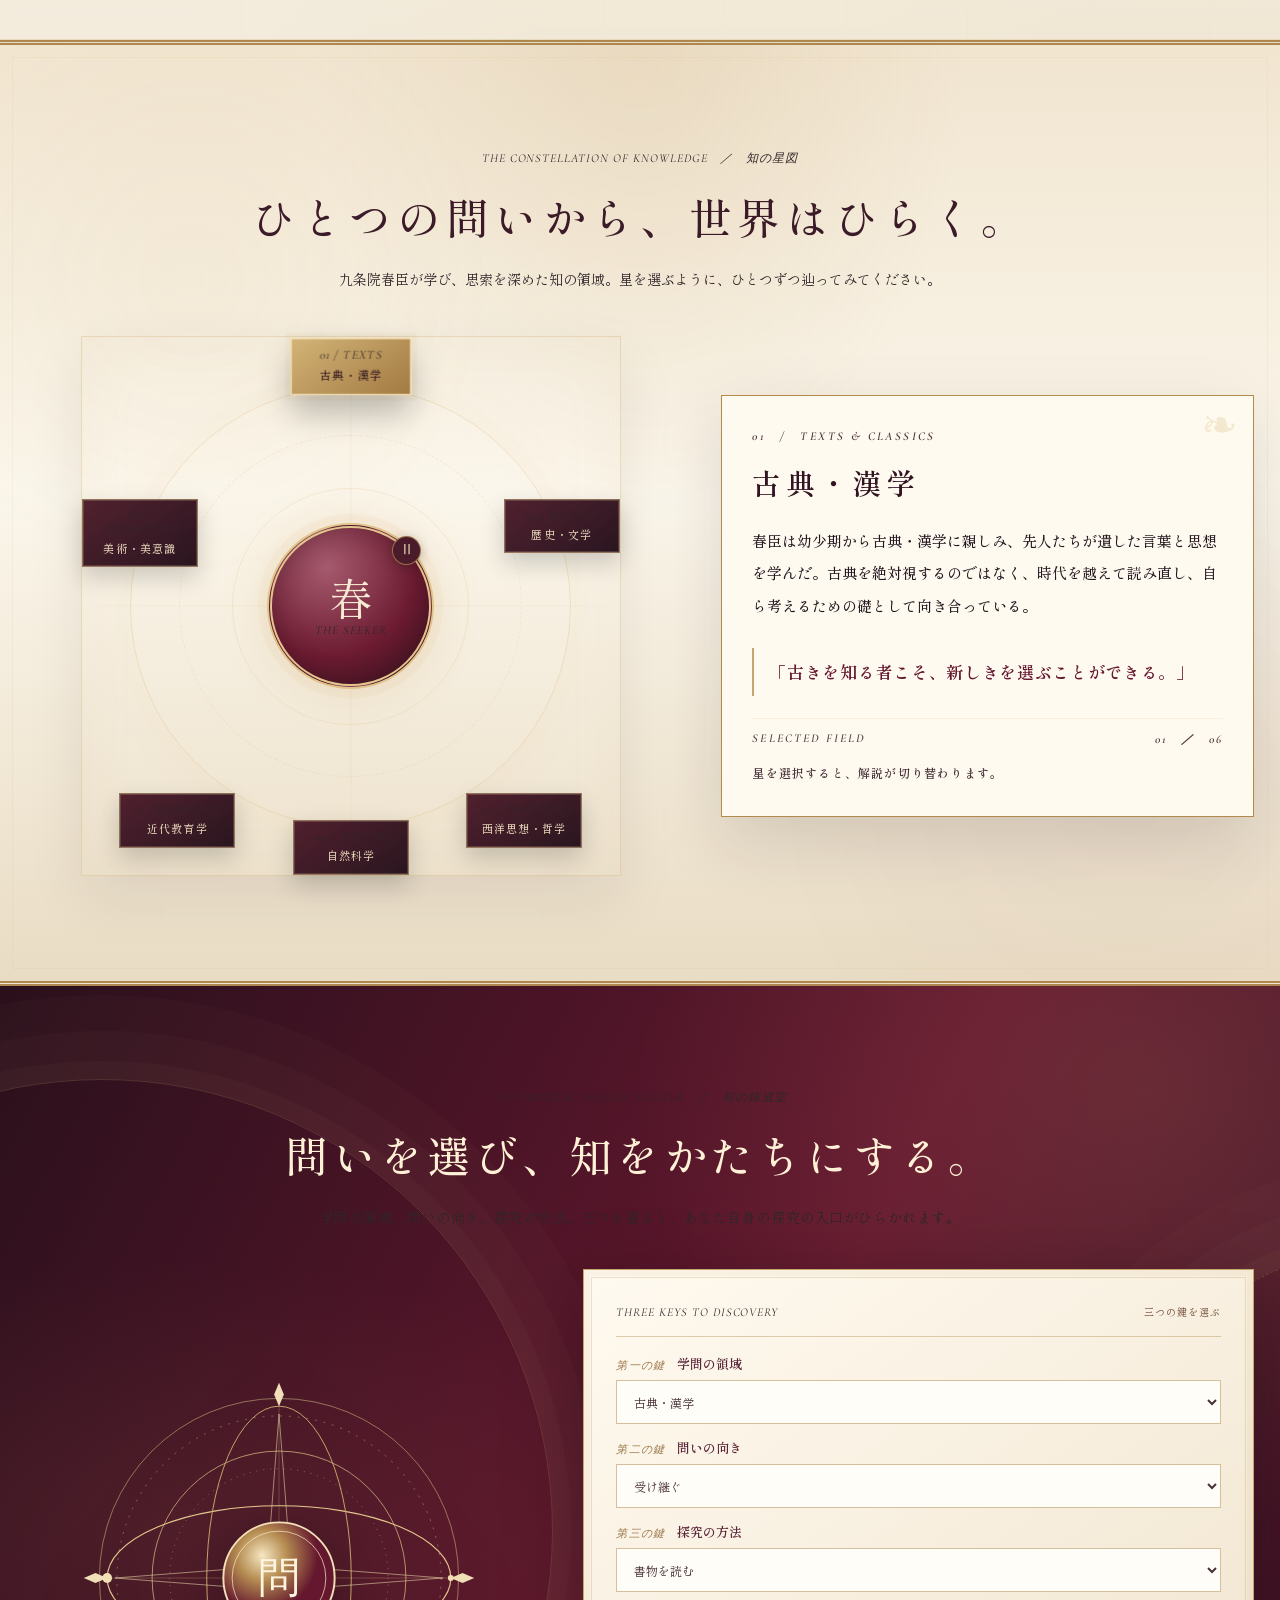
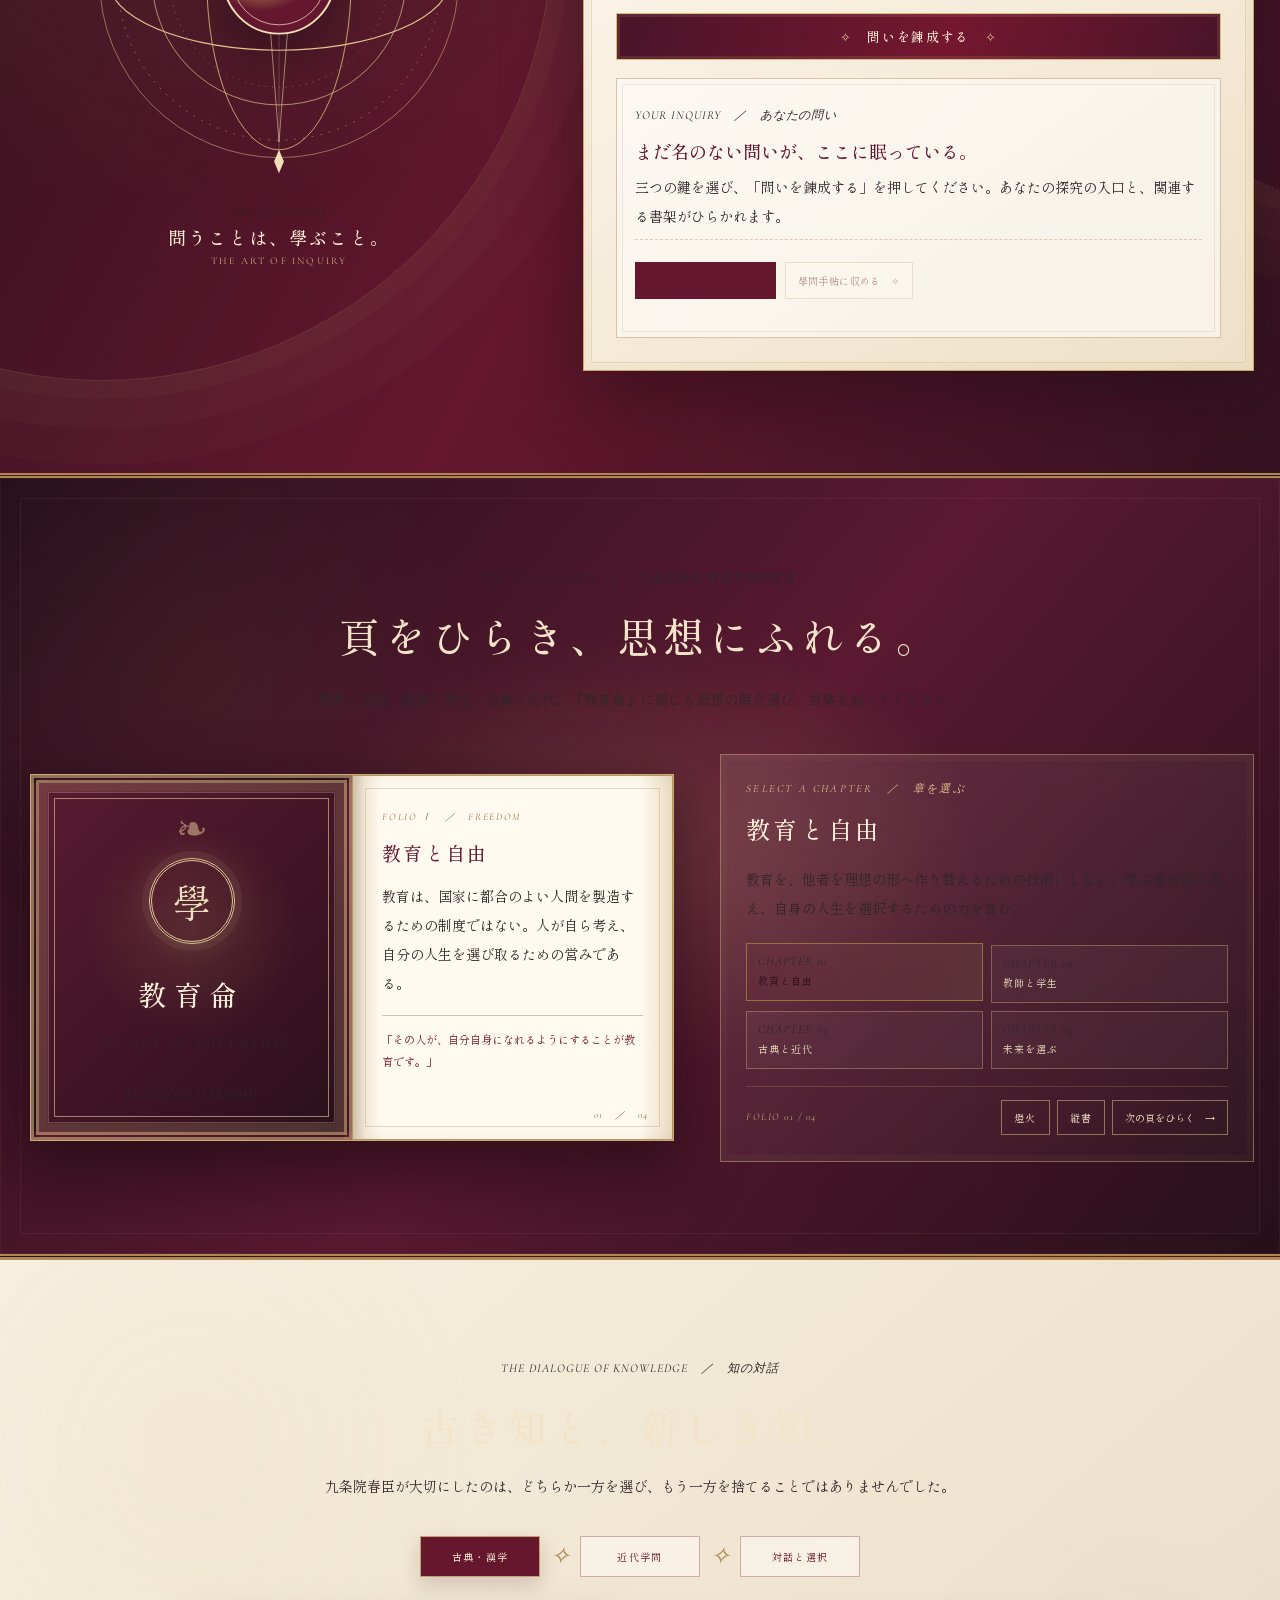
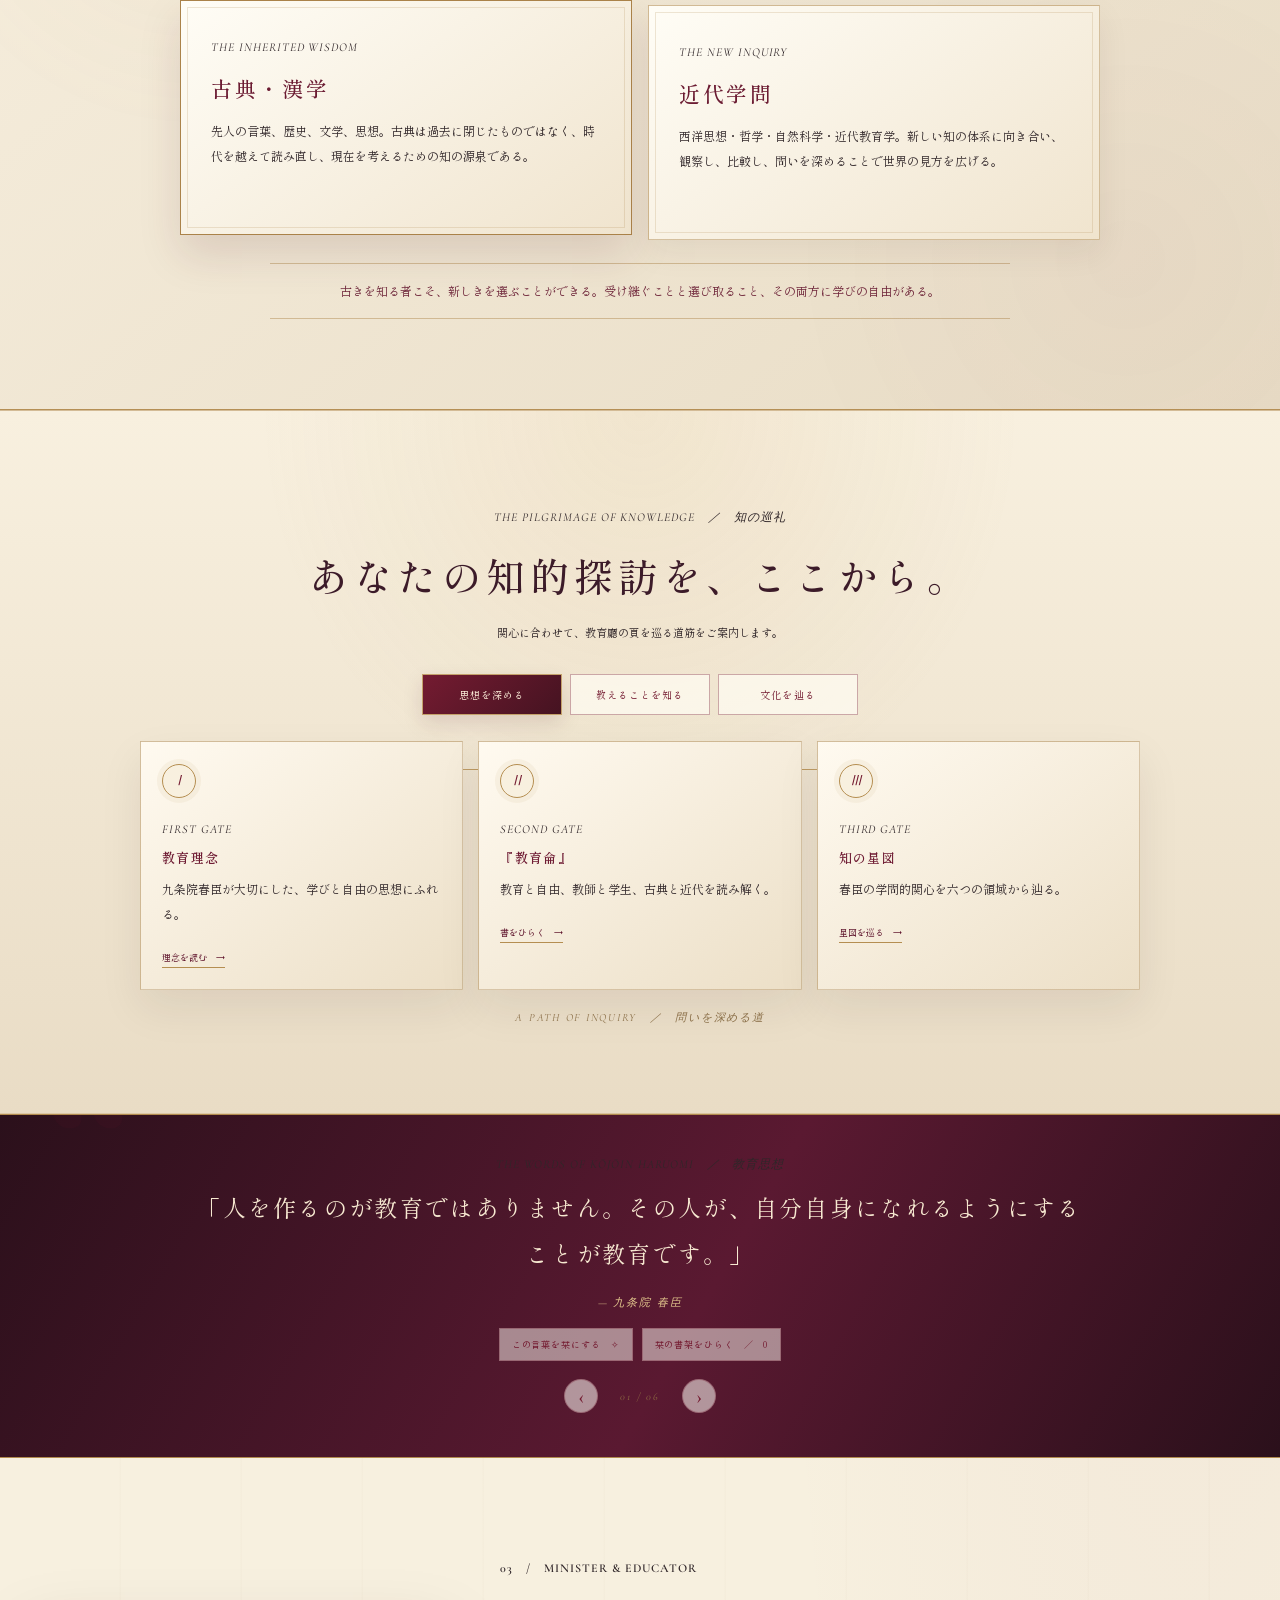
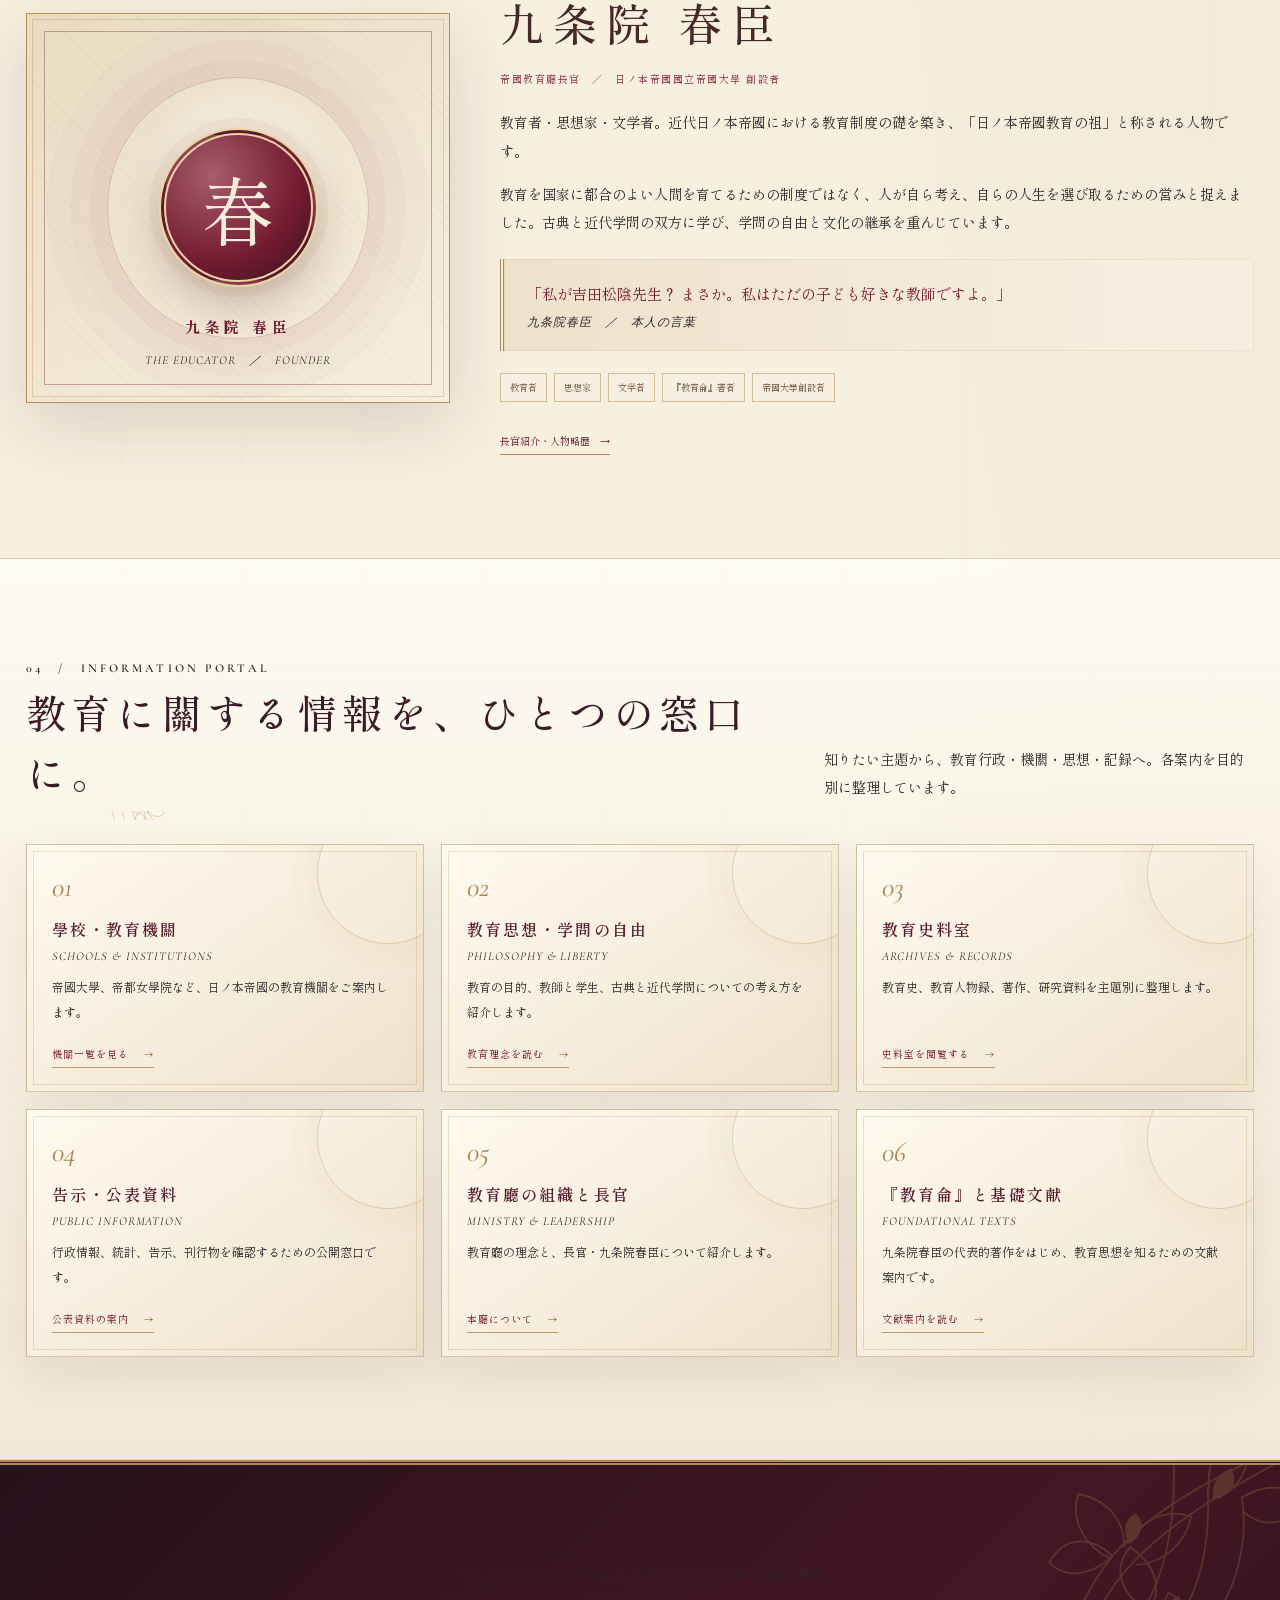
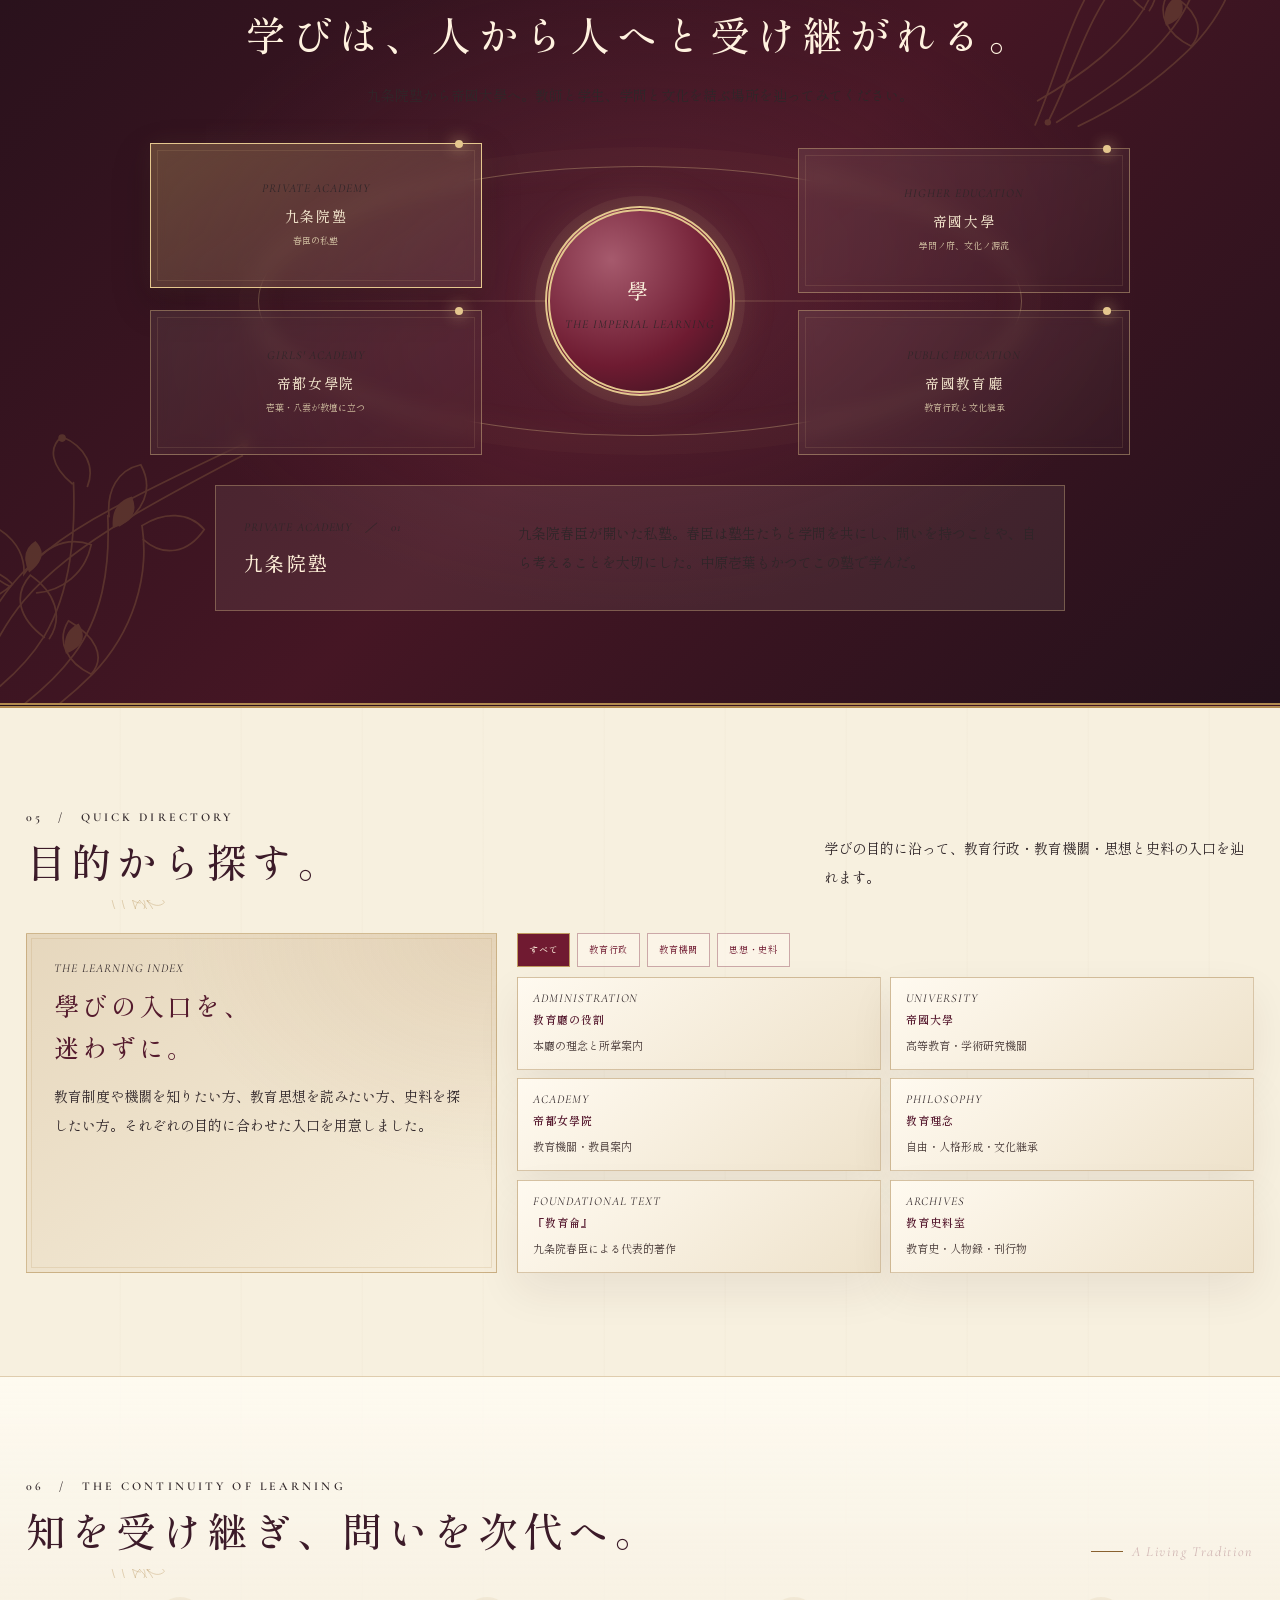
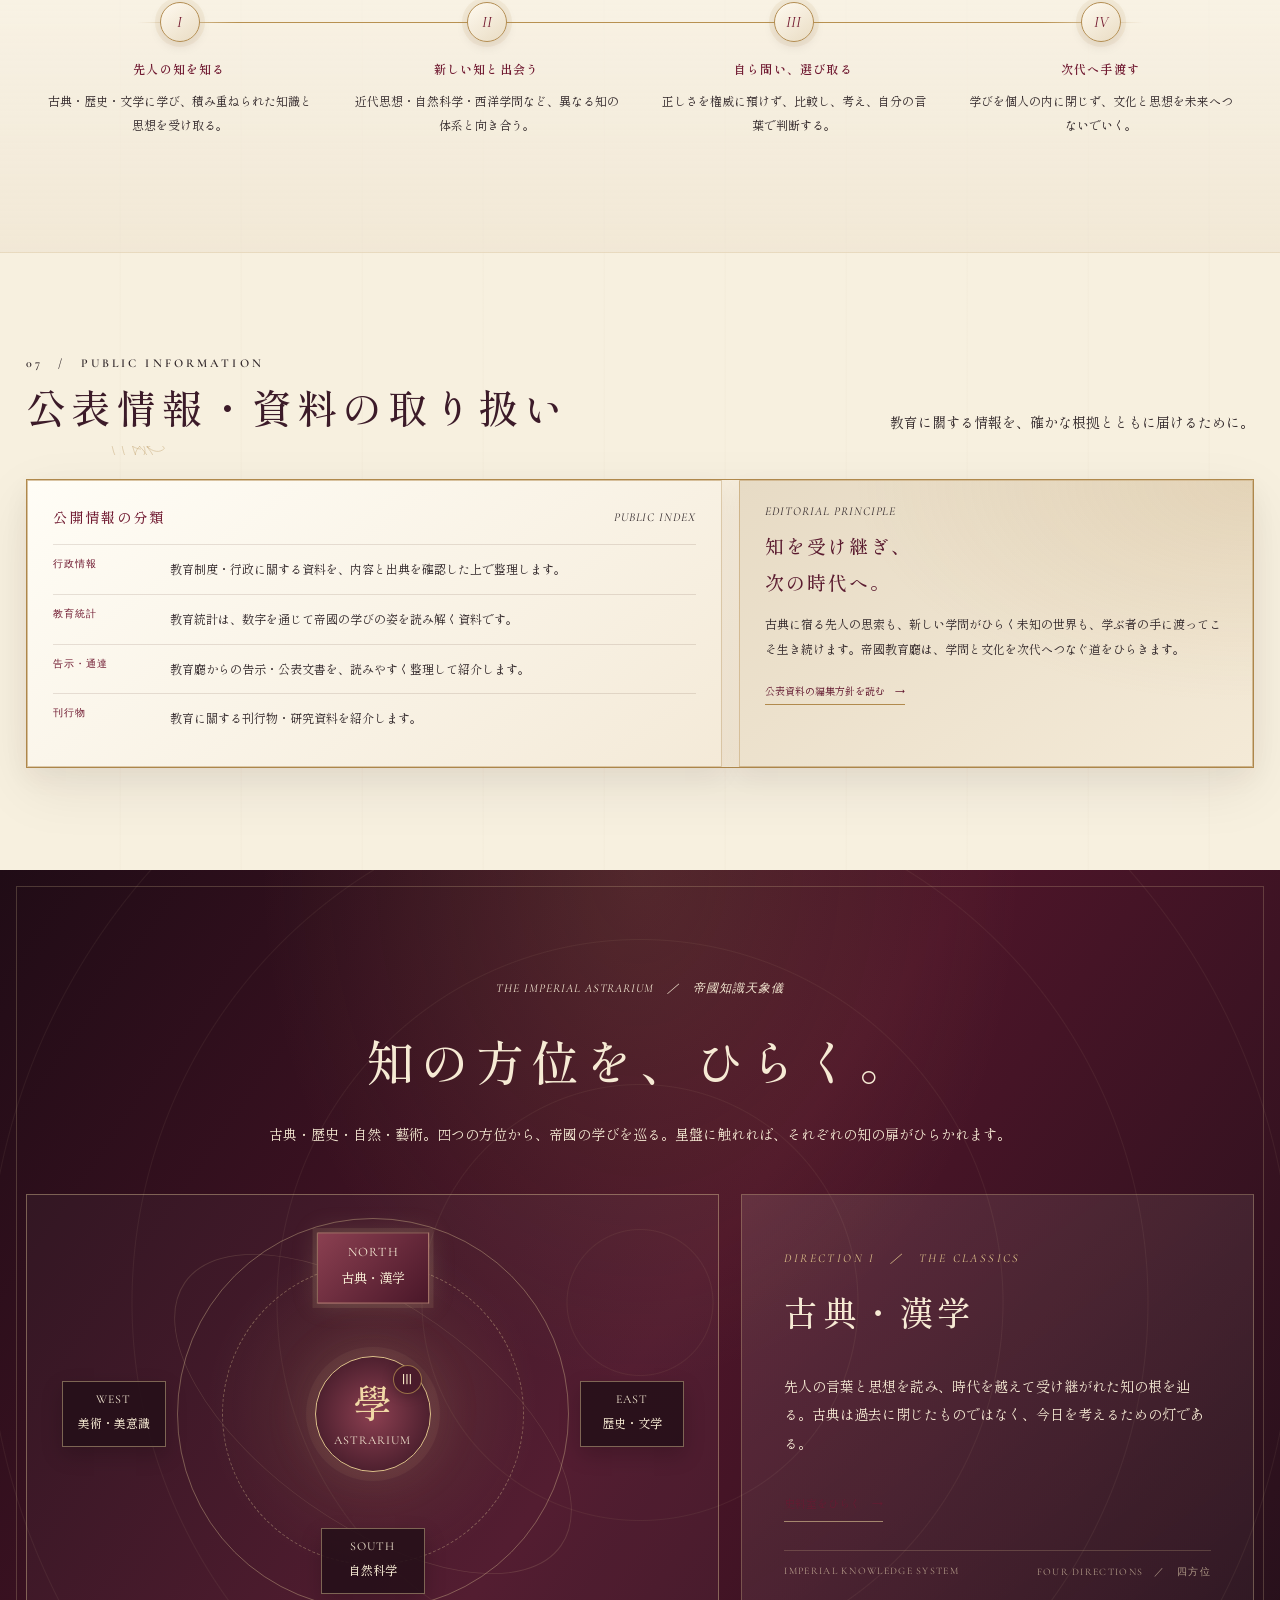
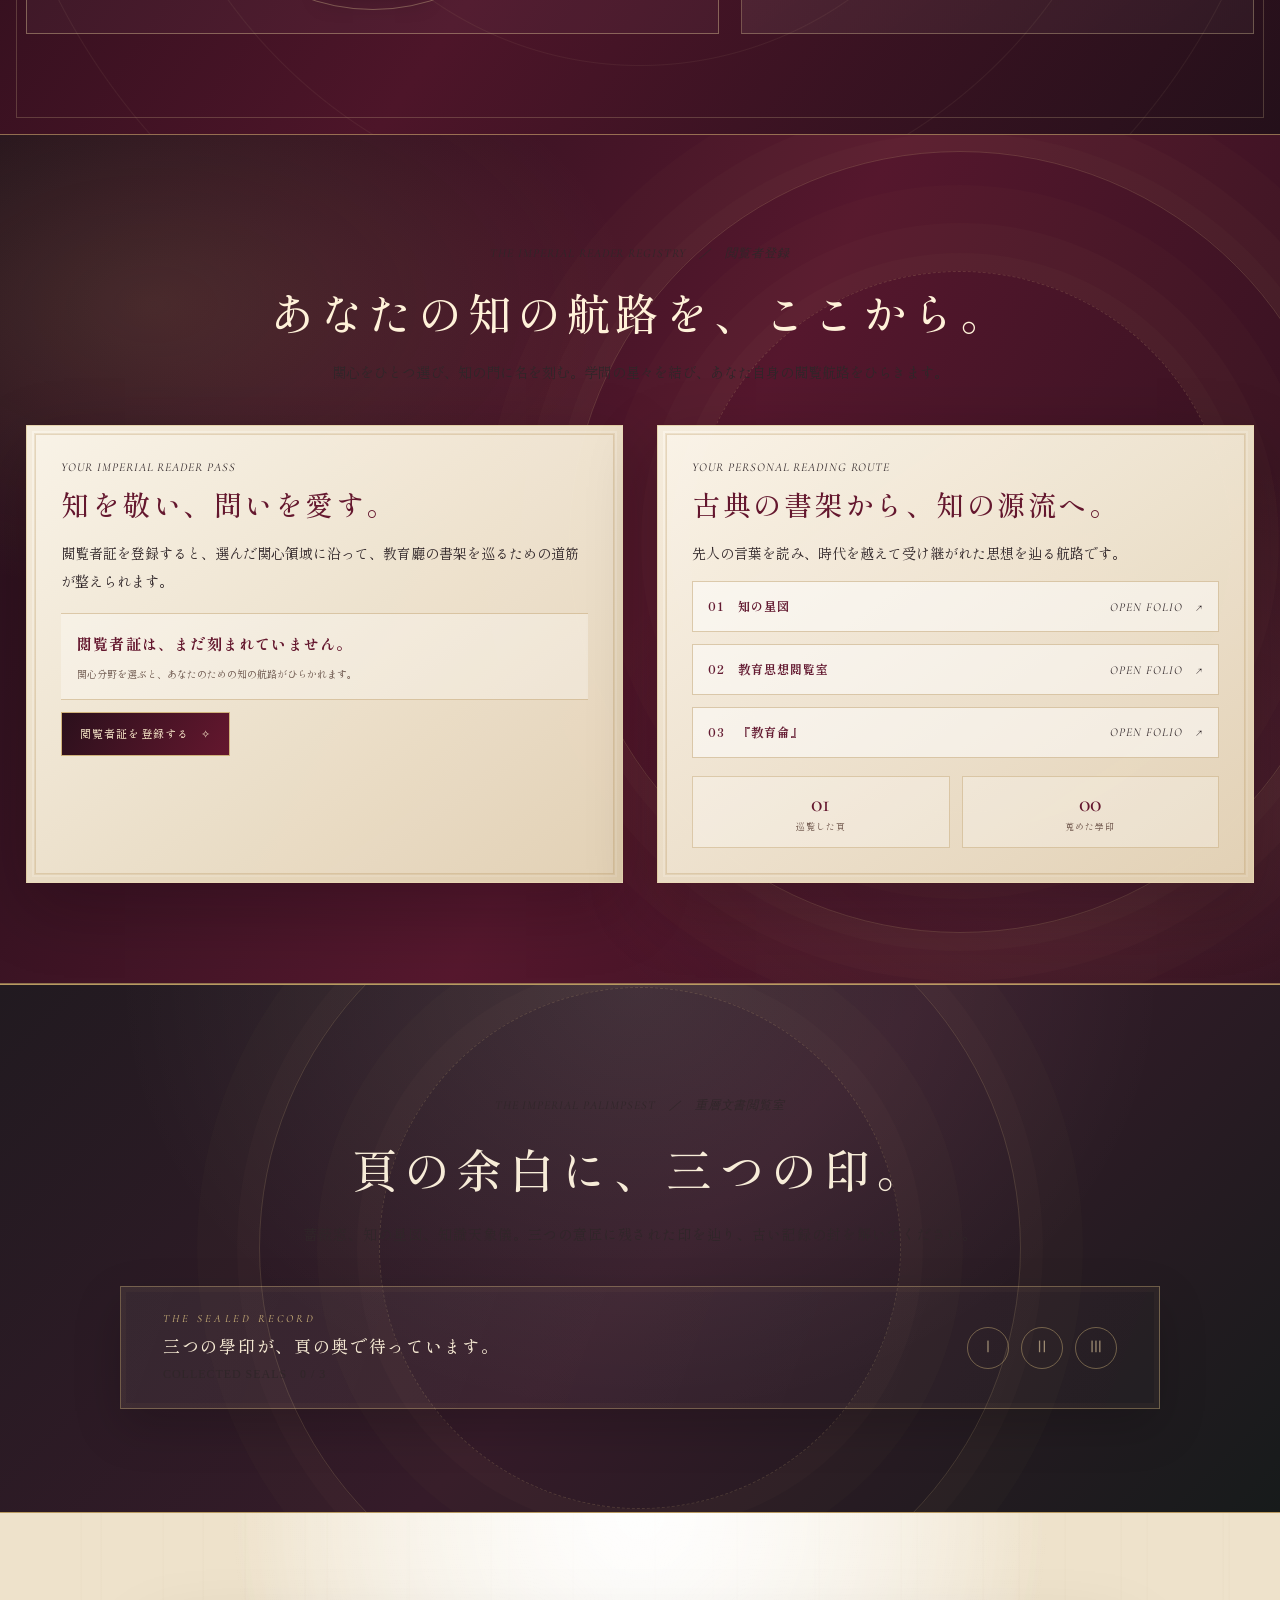
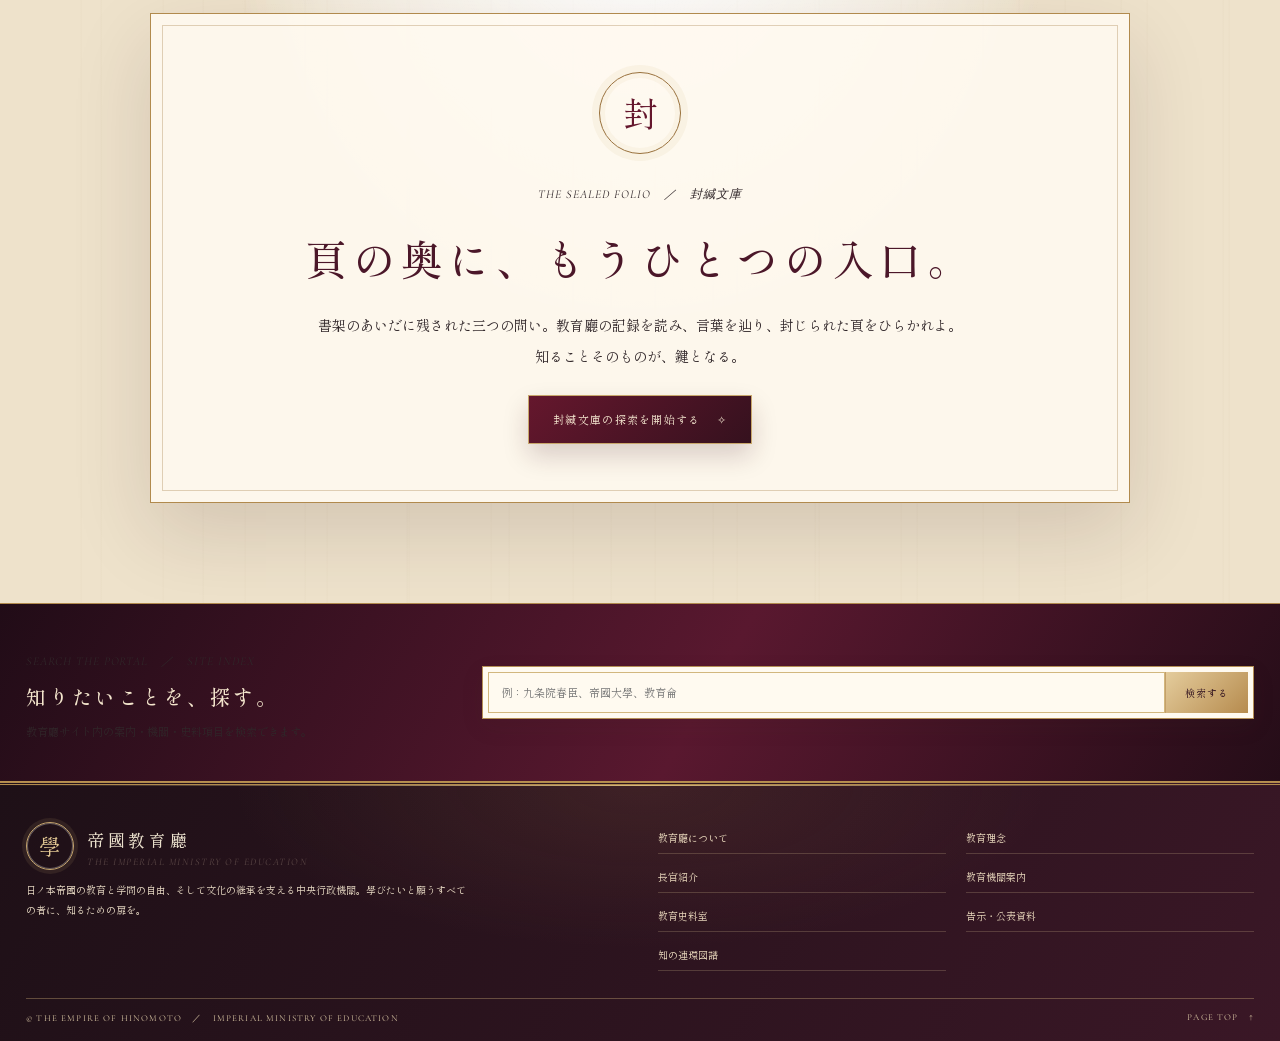
==== commit 7b3d2feb: "Refresh shared reading cabinet script cache version" ====
--- a/index.html
+++ b/index.html
@@ -548,7 +548,7 @@
 </dialog>
 <script src="education.js?v=20261106-15" defer></script>
 <script src="education-imperial.js?v=20261105-2" defer></script>
-<script src="education-renaissance.js?v=20261106-6" defer></script>
+<script src="education-renaissance.js?v=20261107-1" defer></script>
 <script src="education-celestial.js?v=20261105-1" defer></script>
 <script src="education-empire.js?v=20261106-14" defer></script>
 <script src="education-palace.js?v=20261106-3" defer></script>
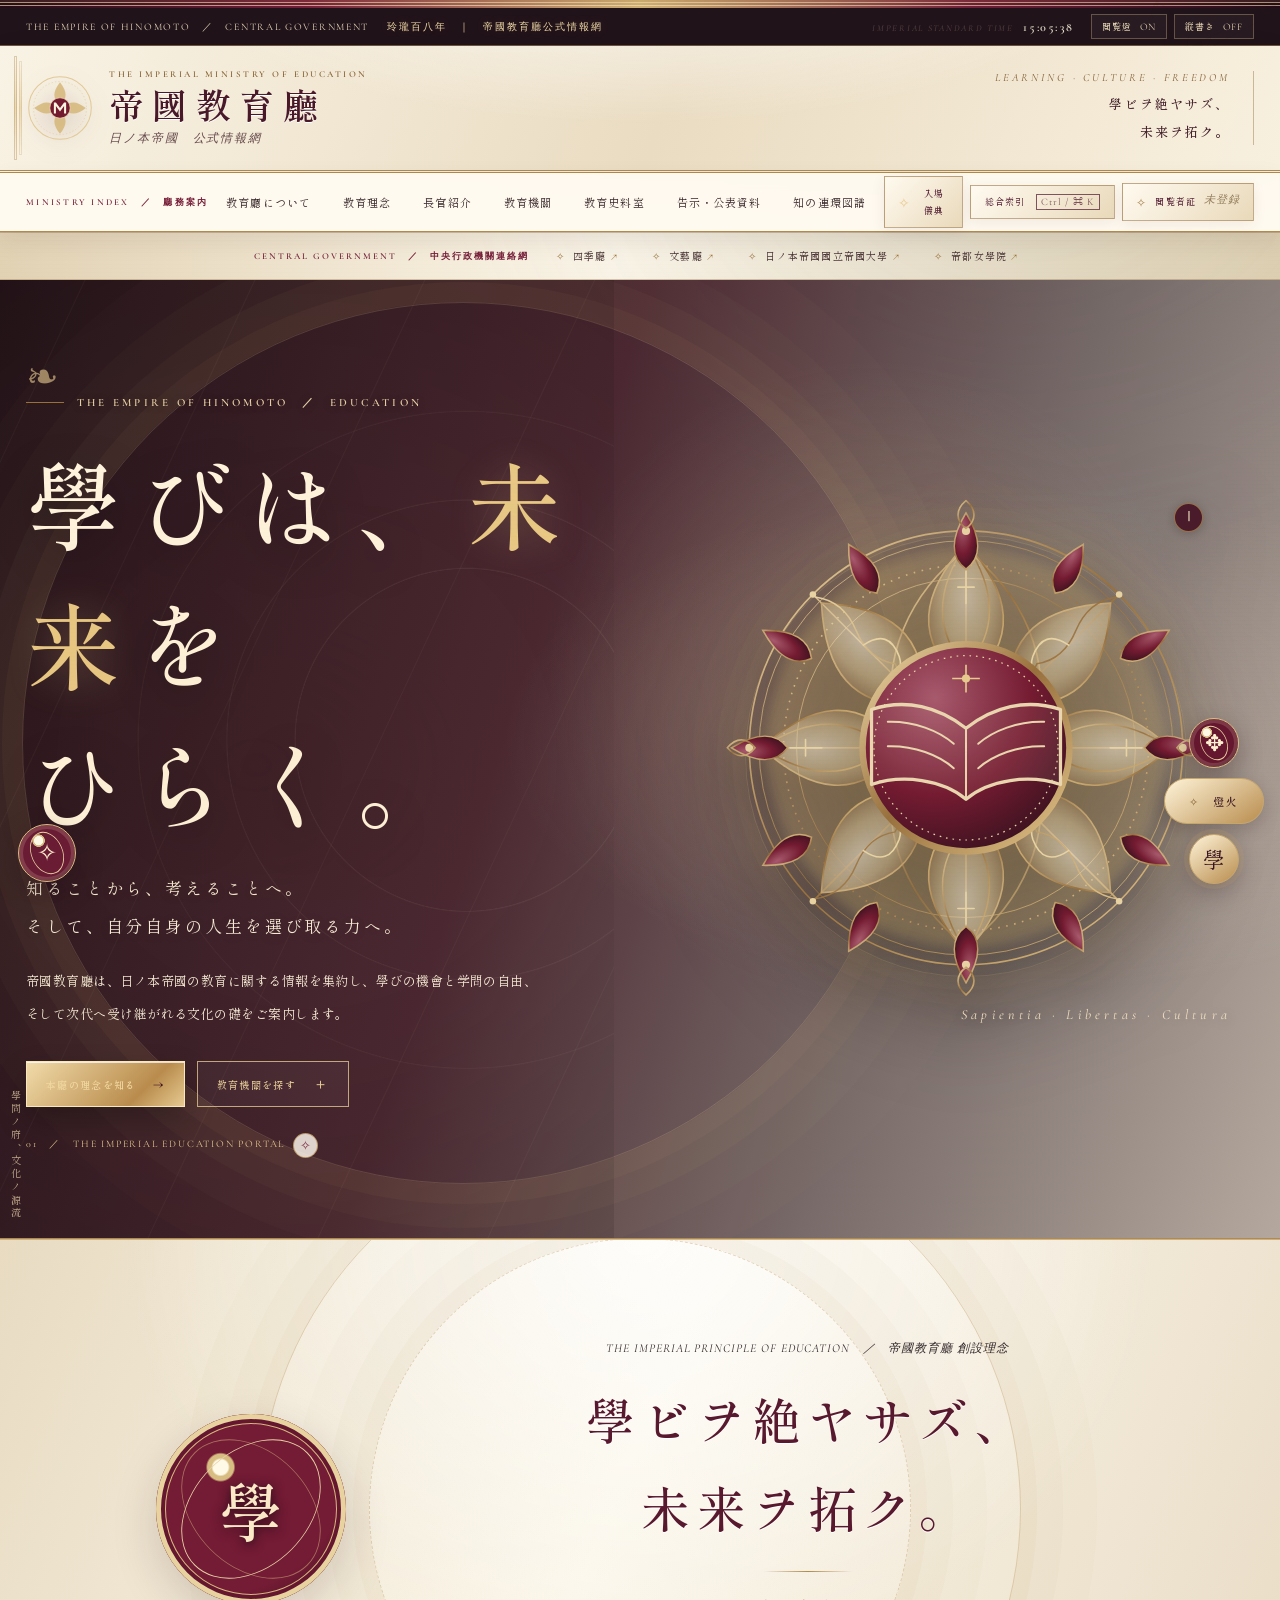
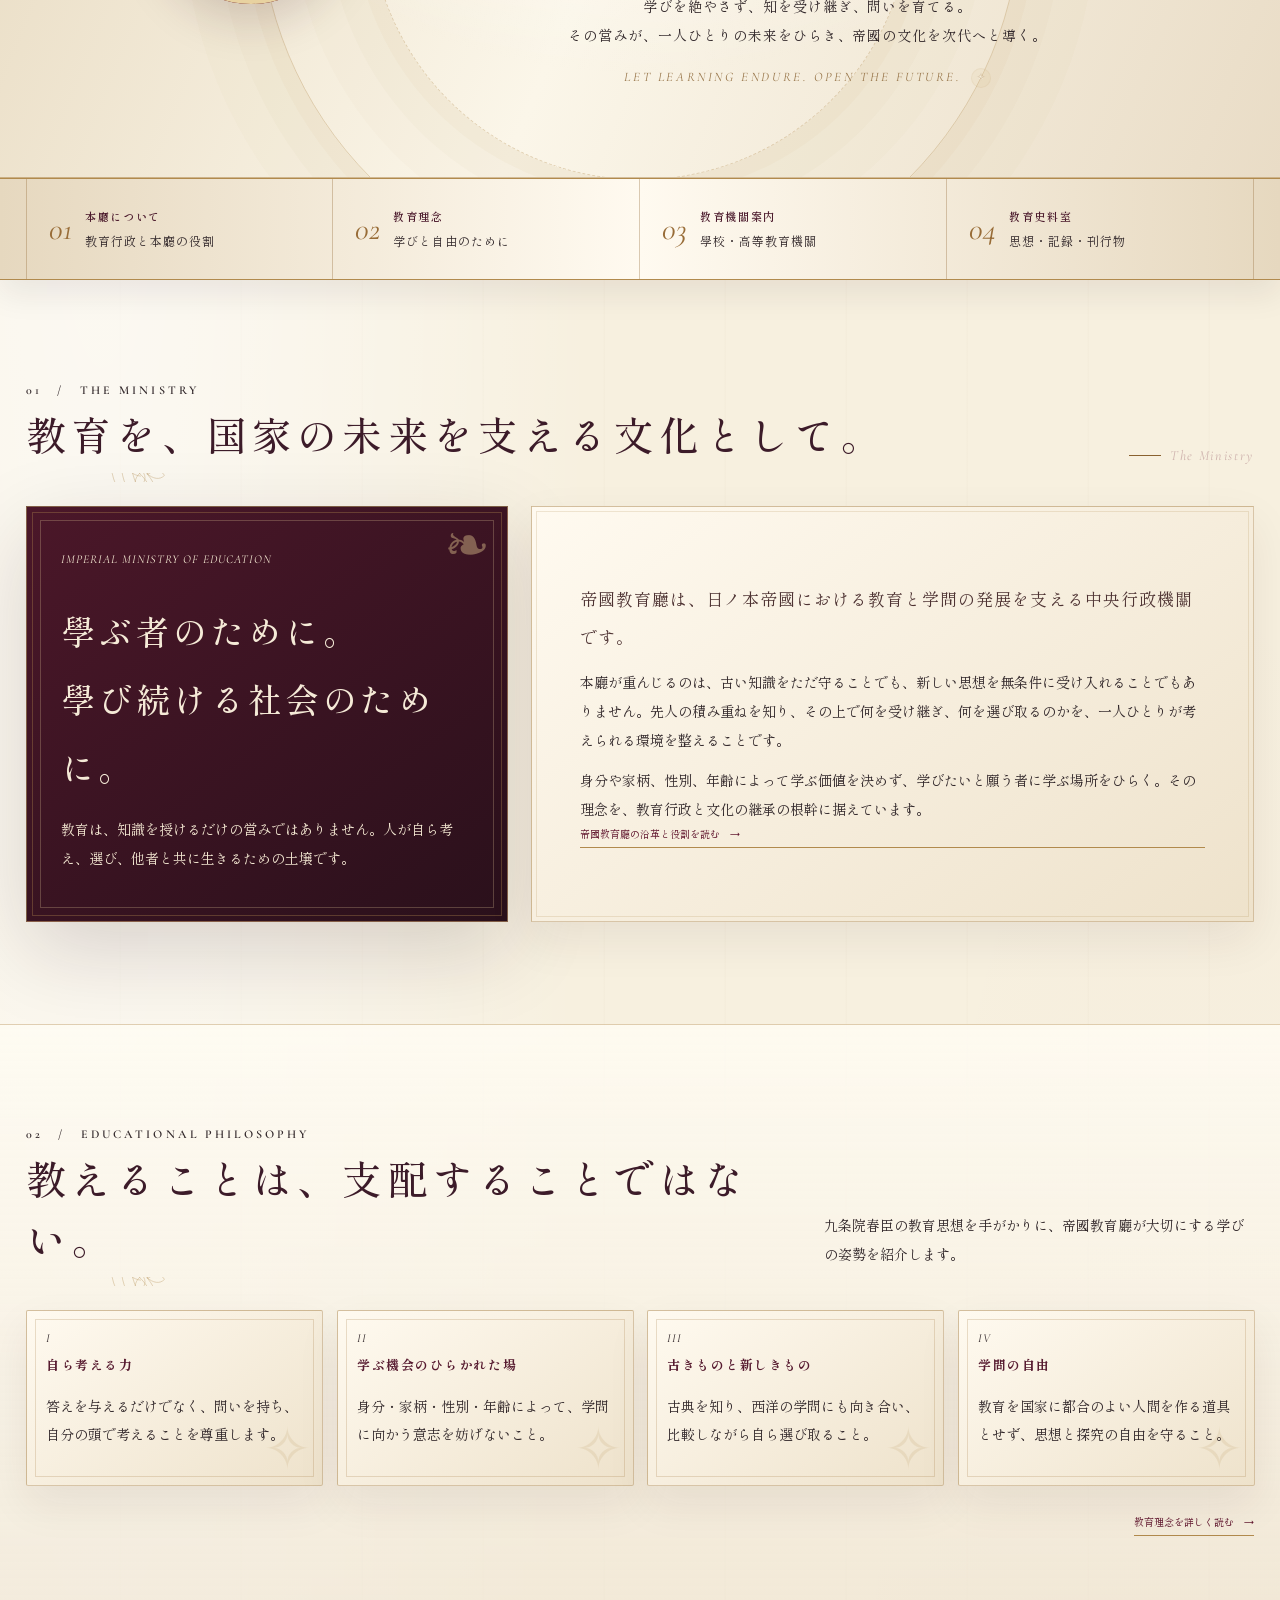
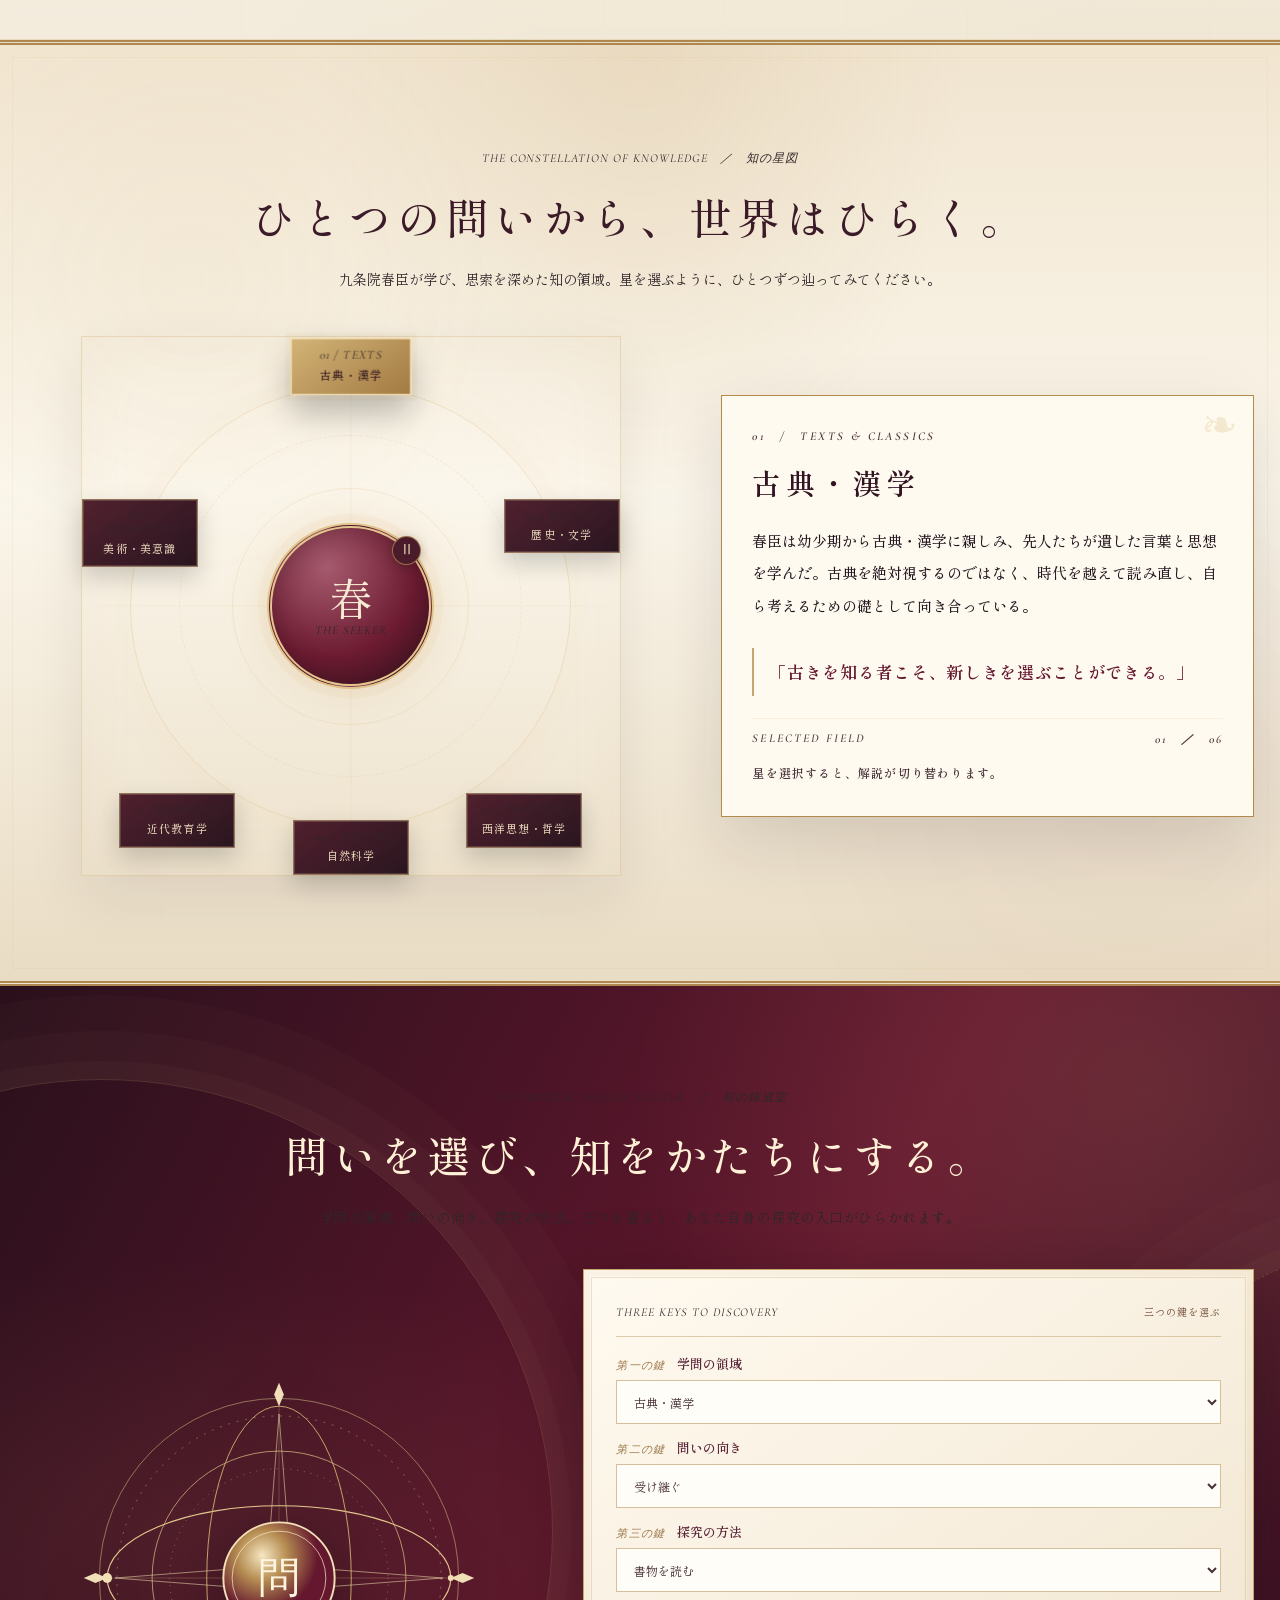
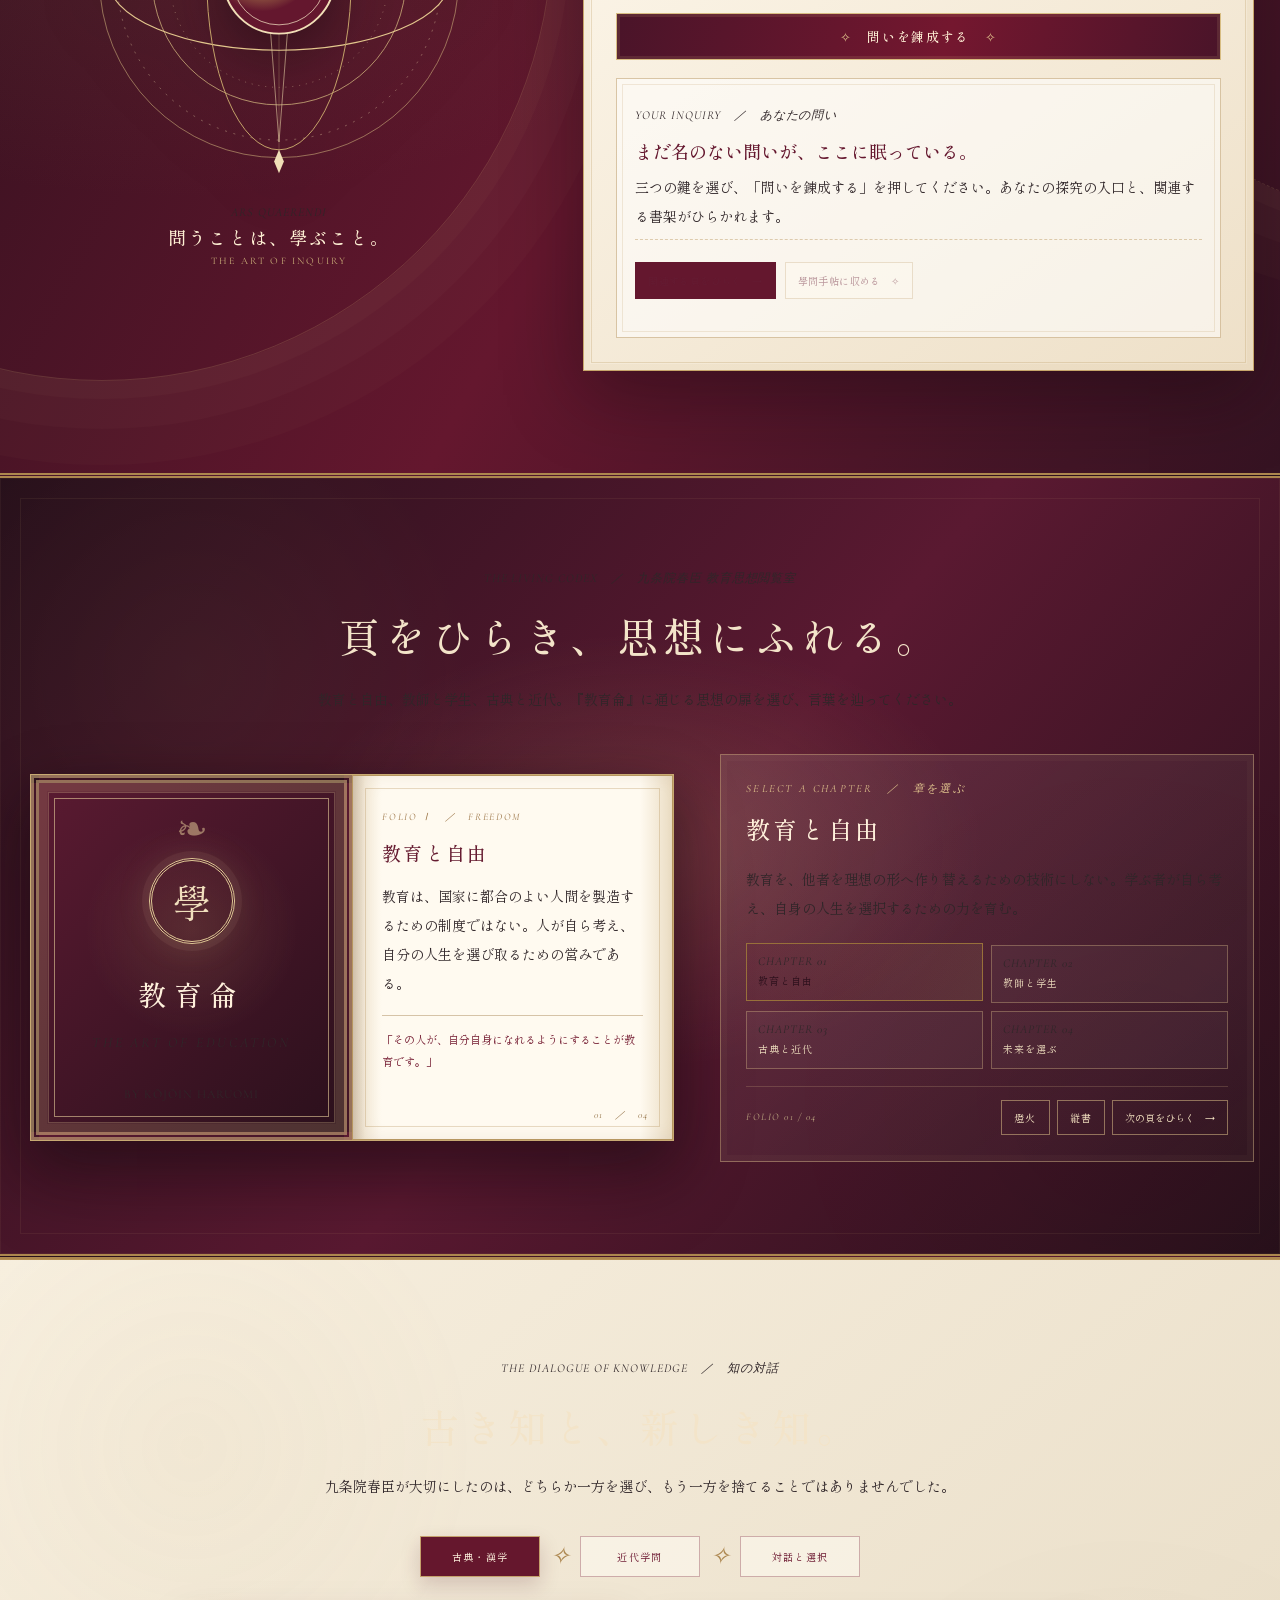
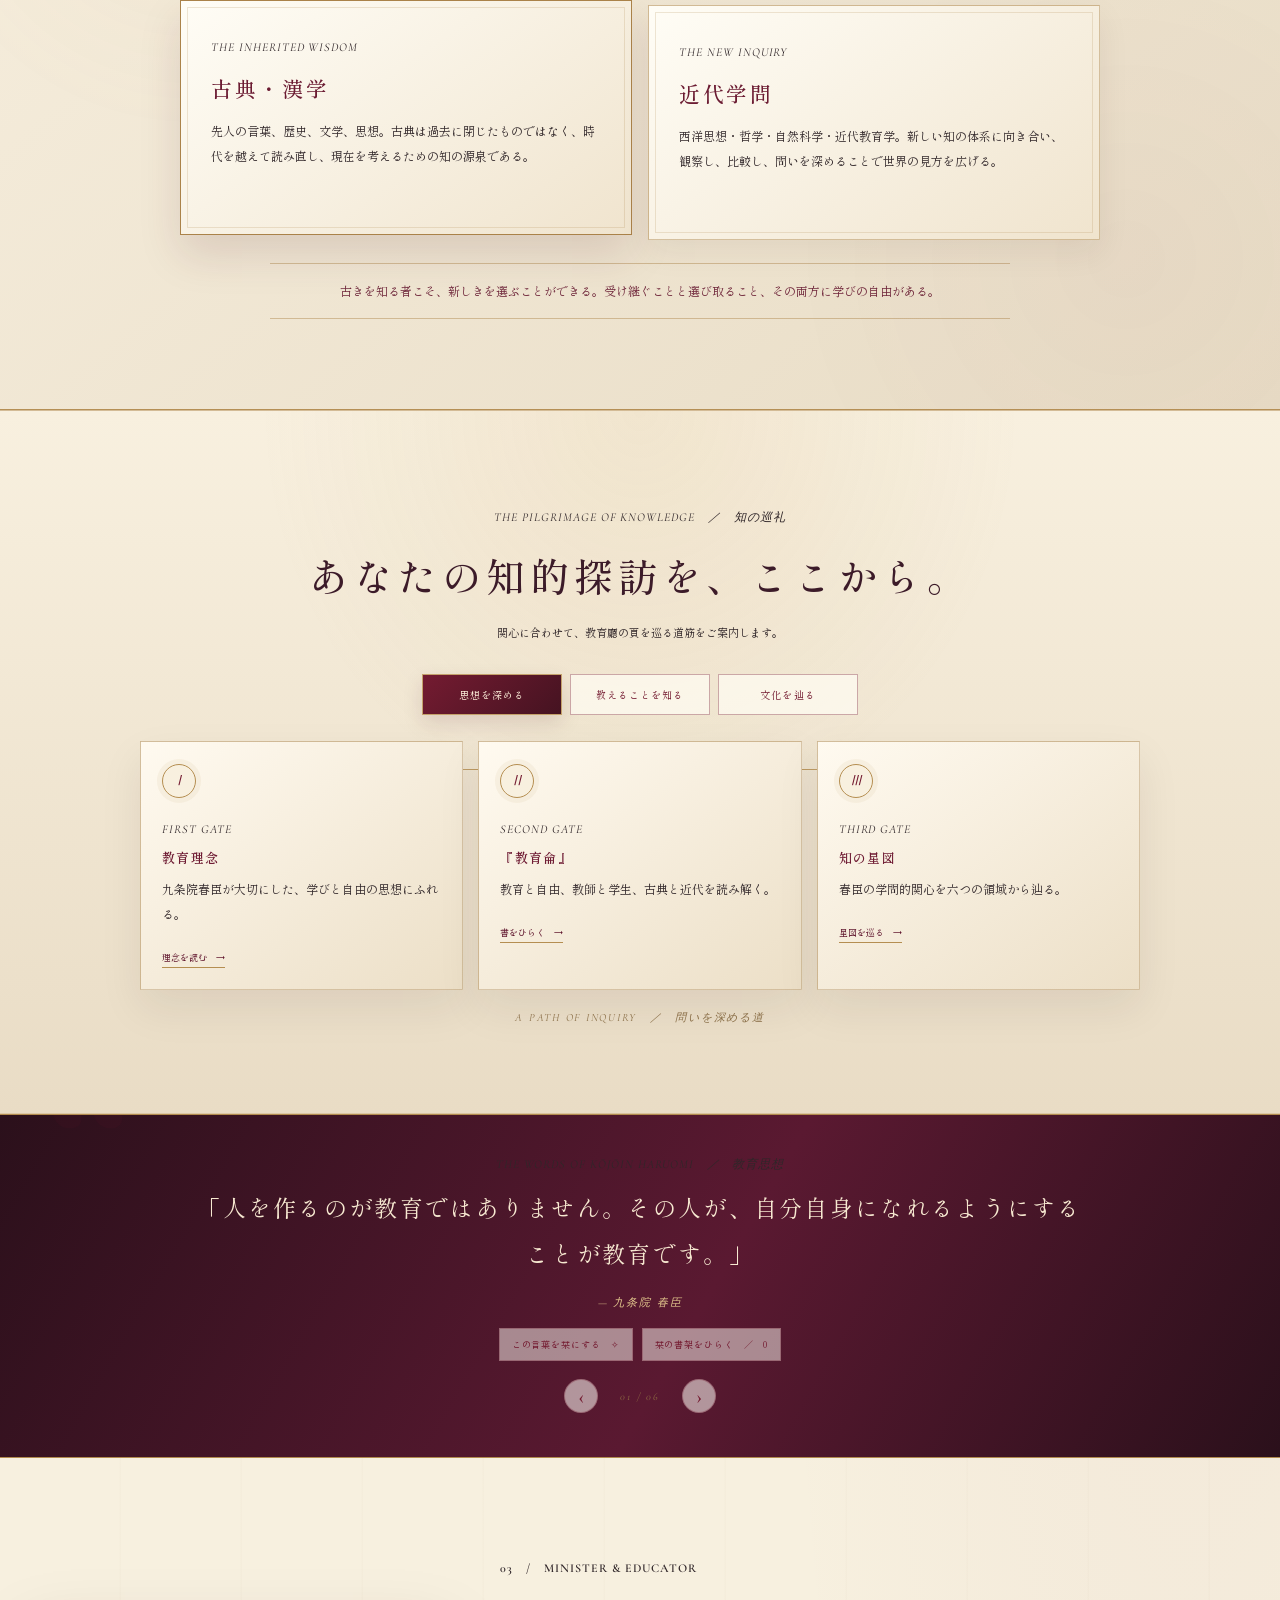
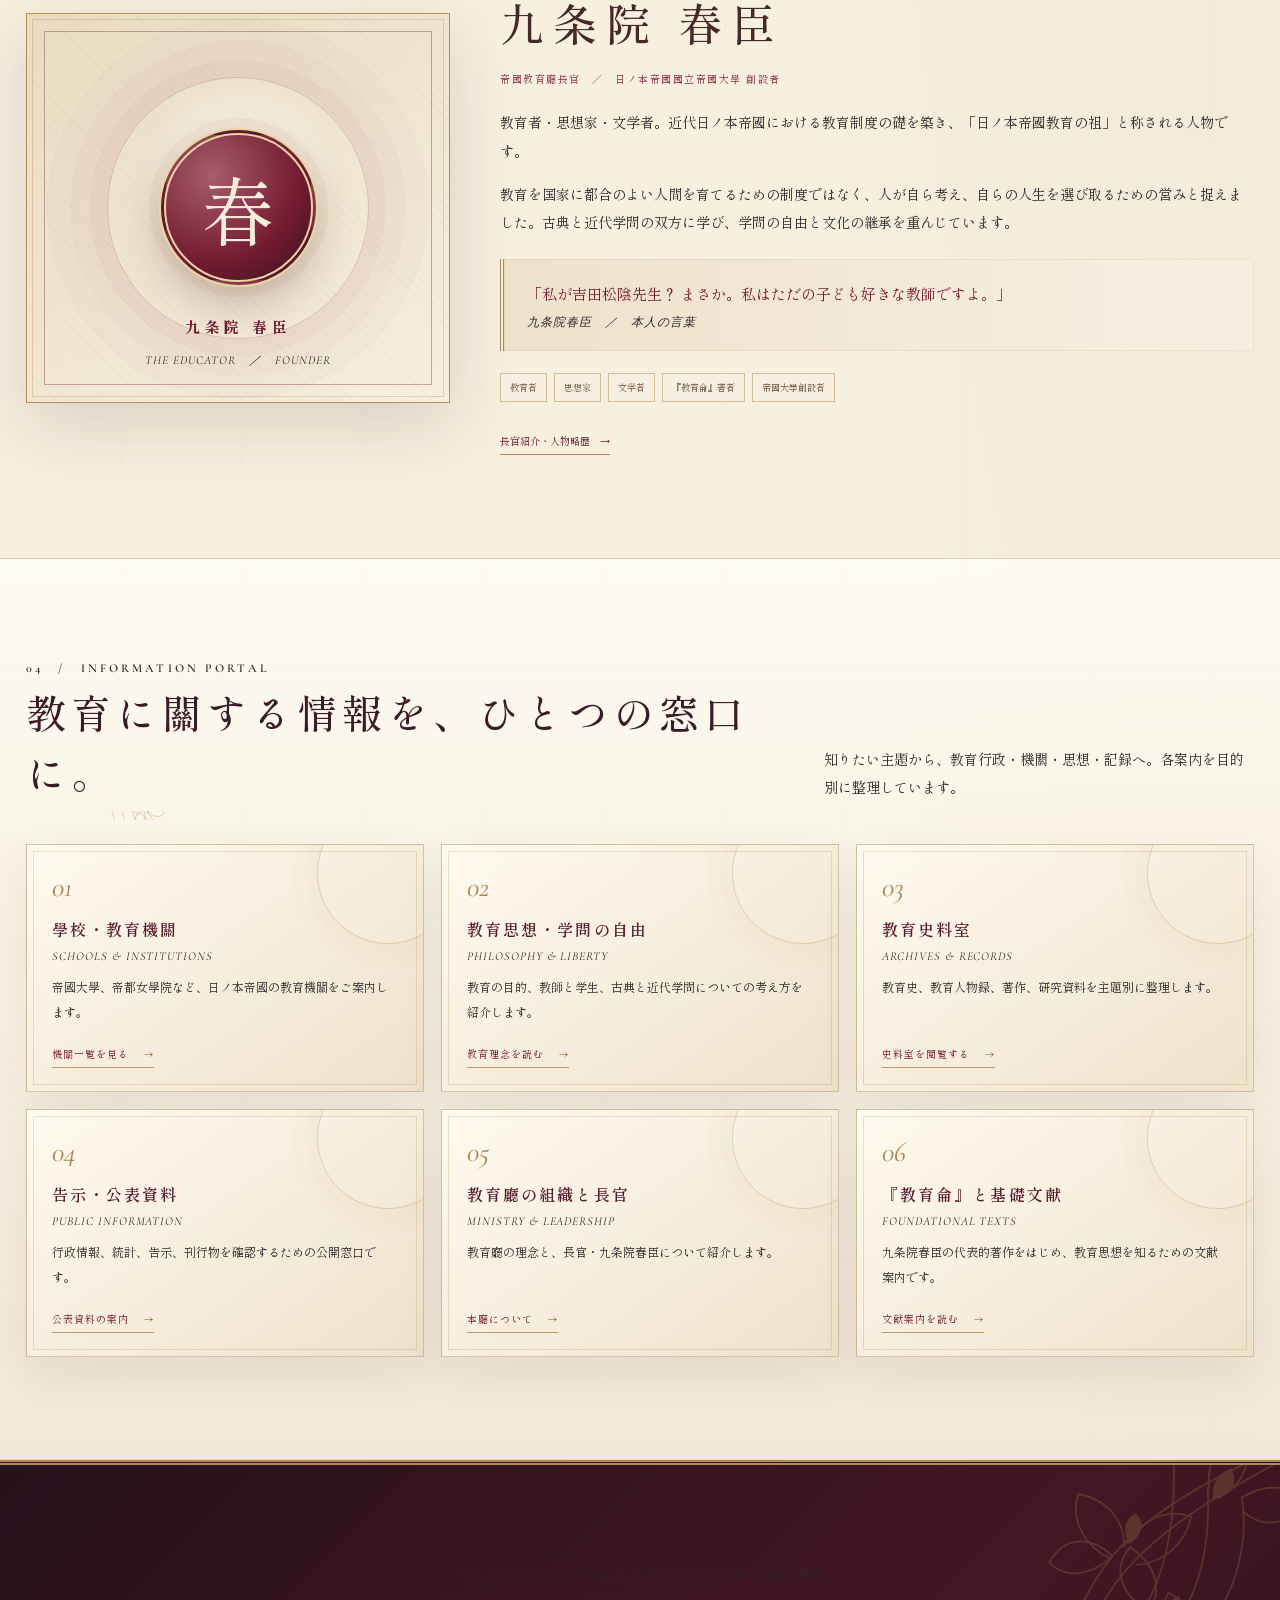
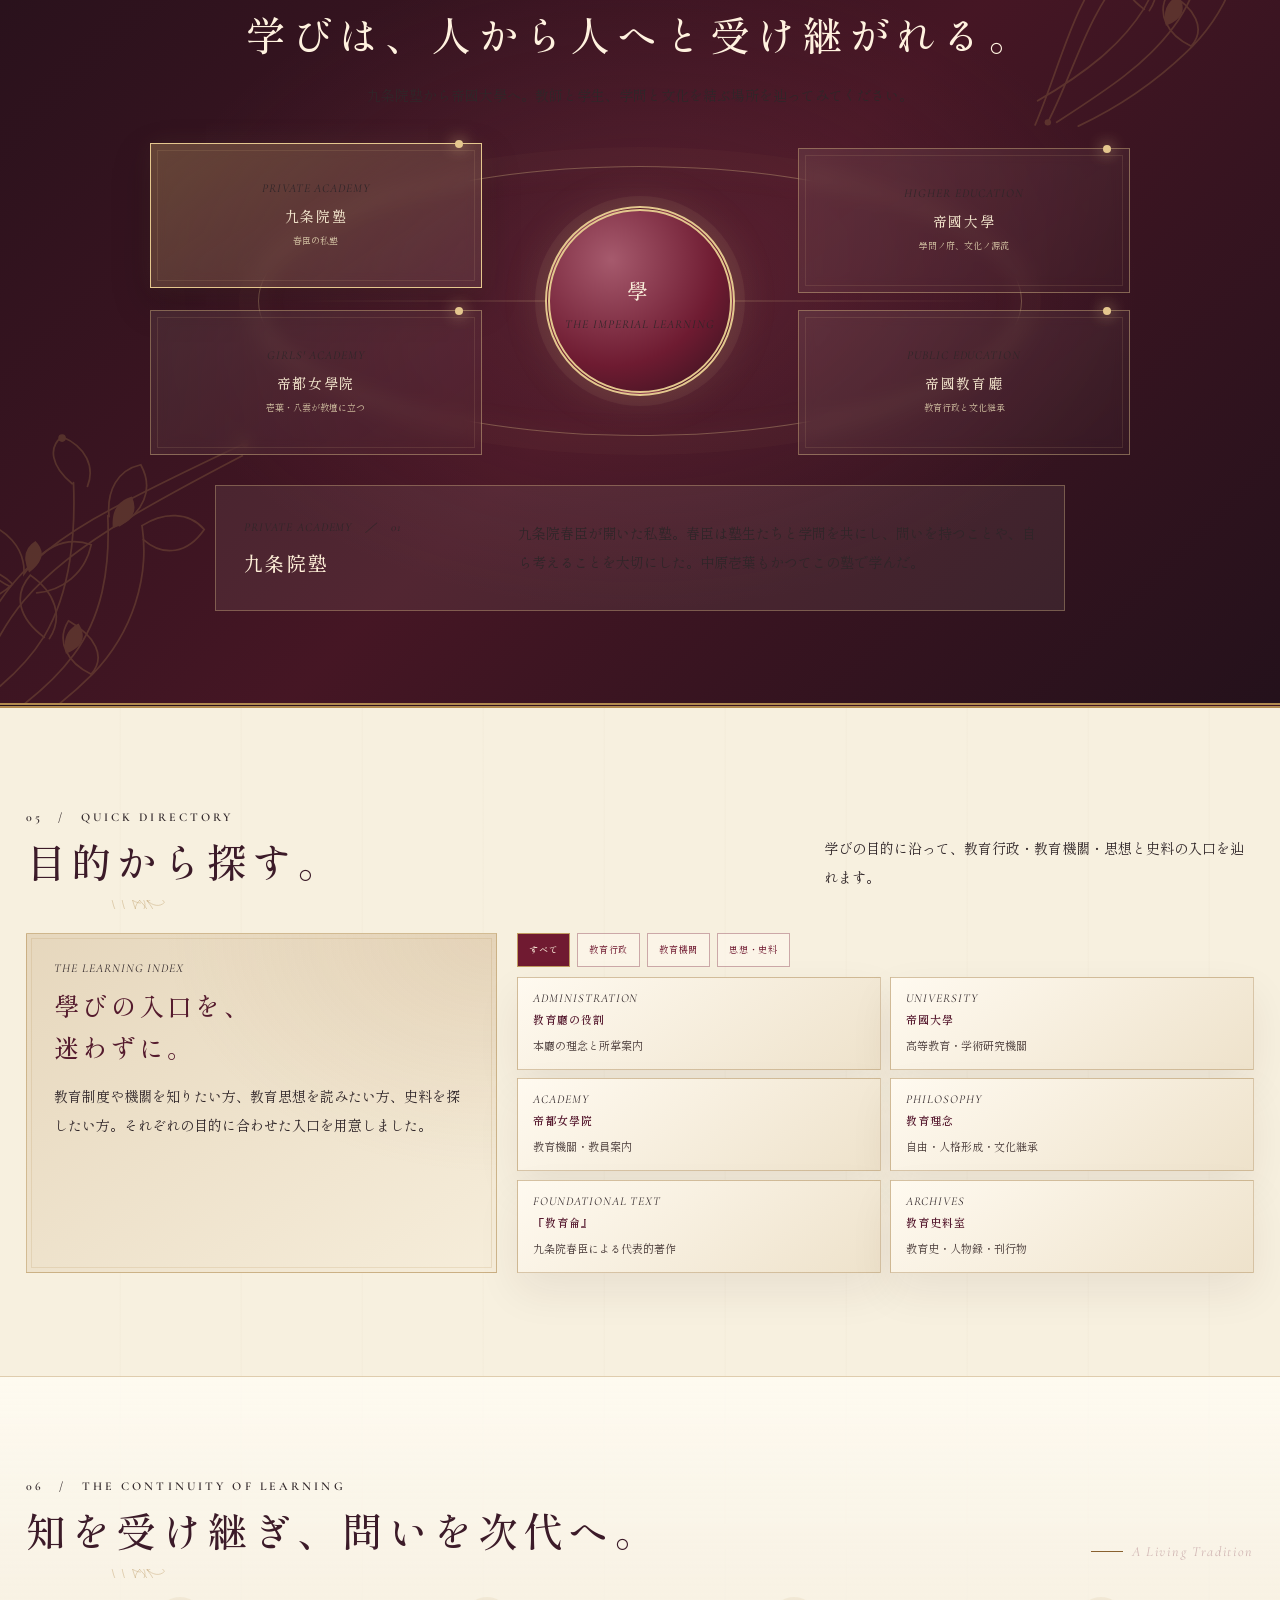
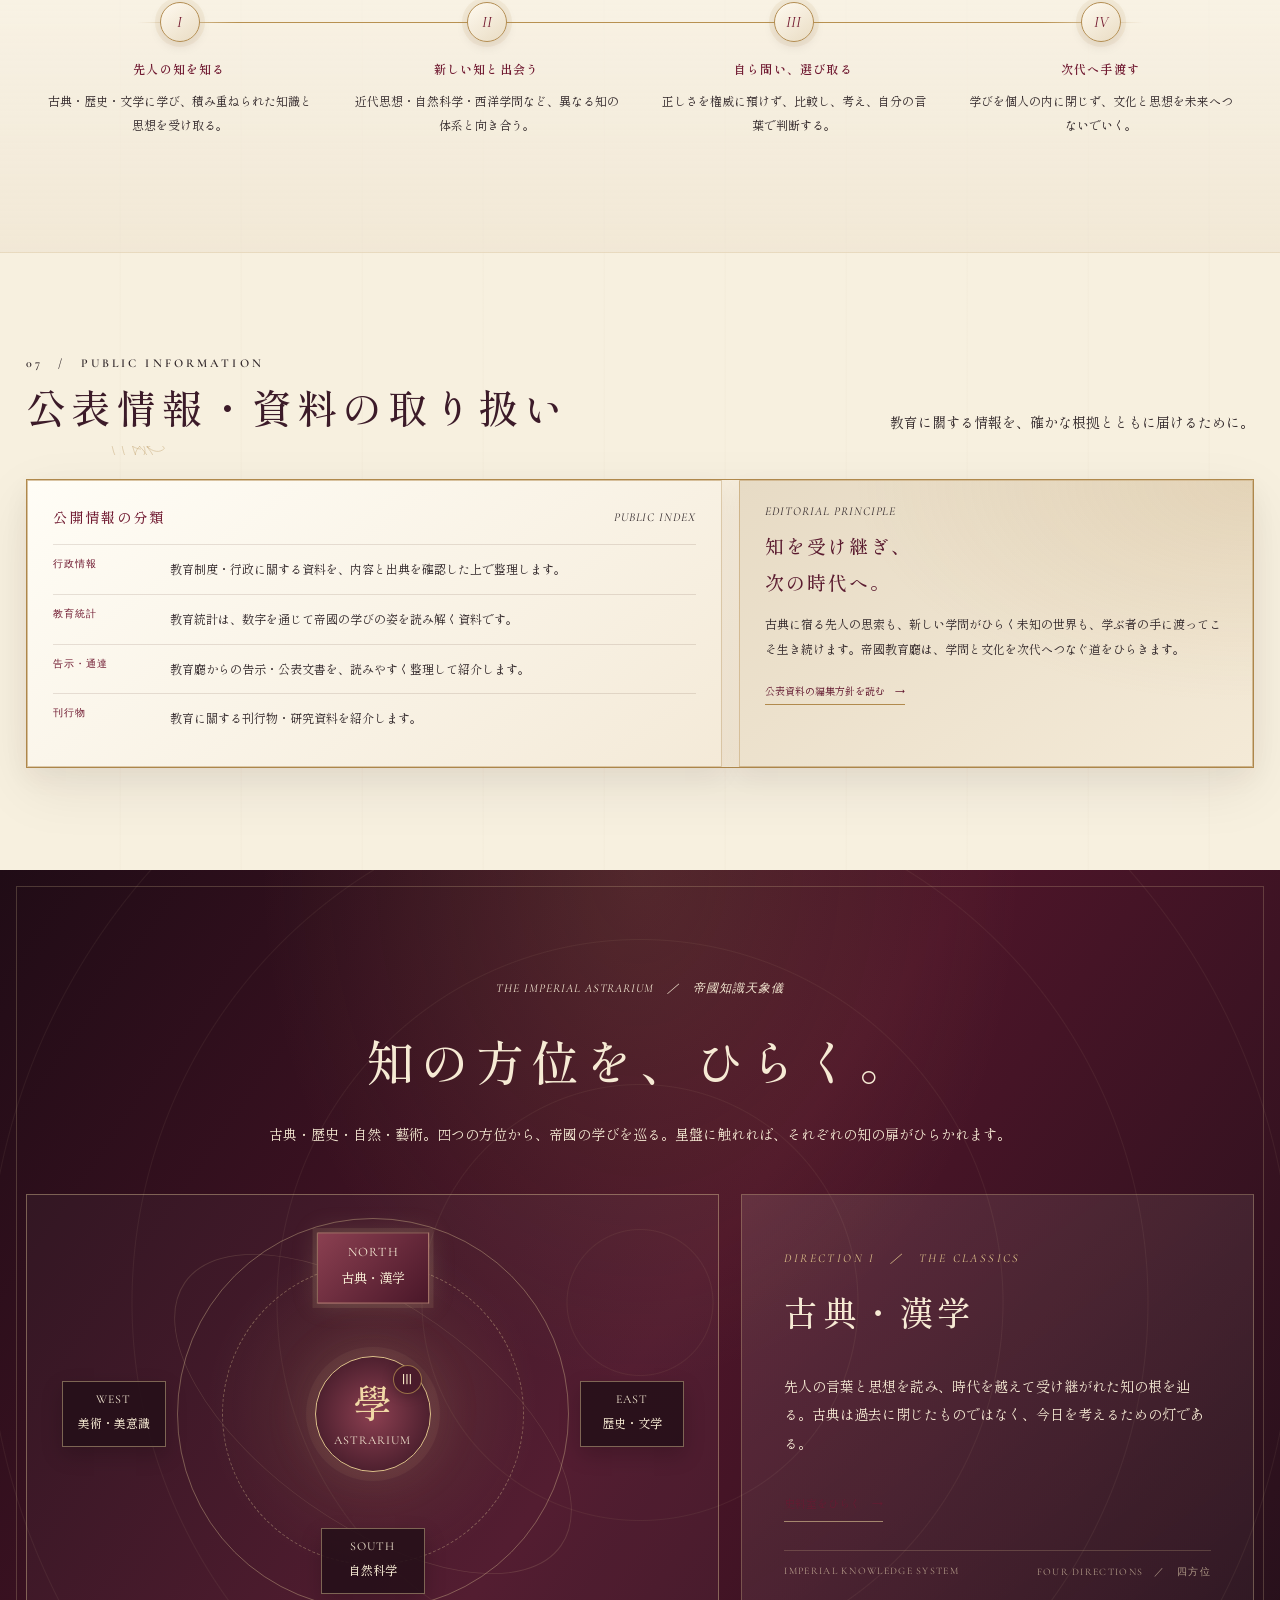
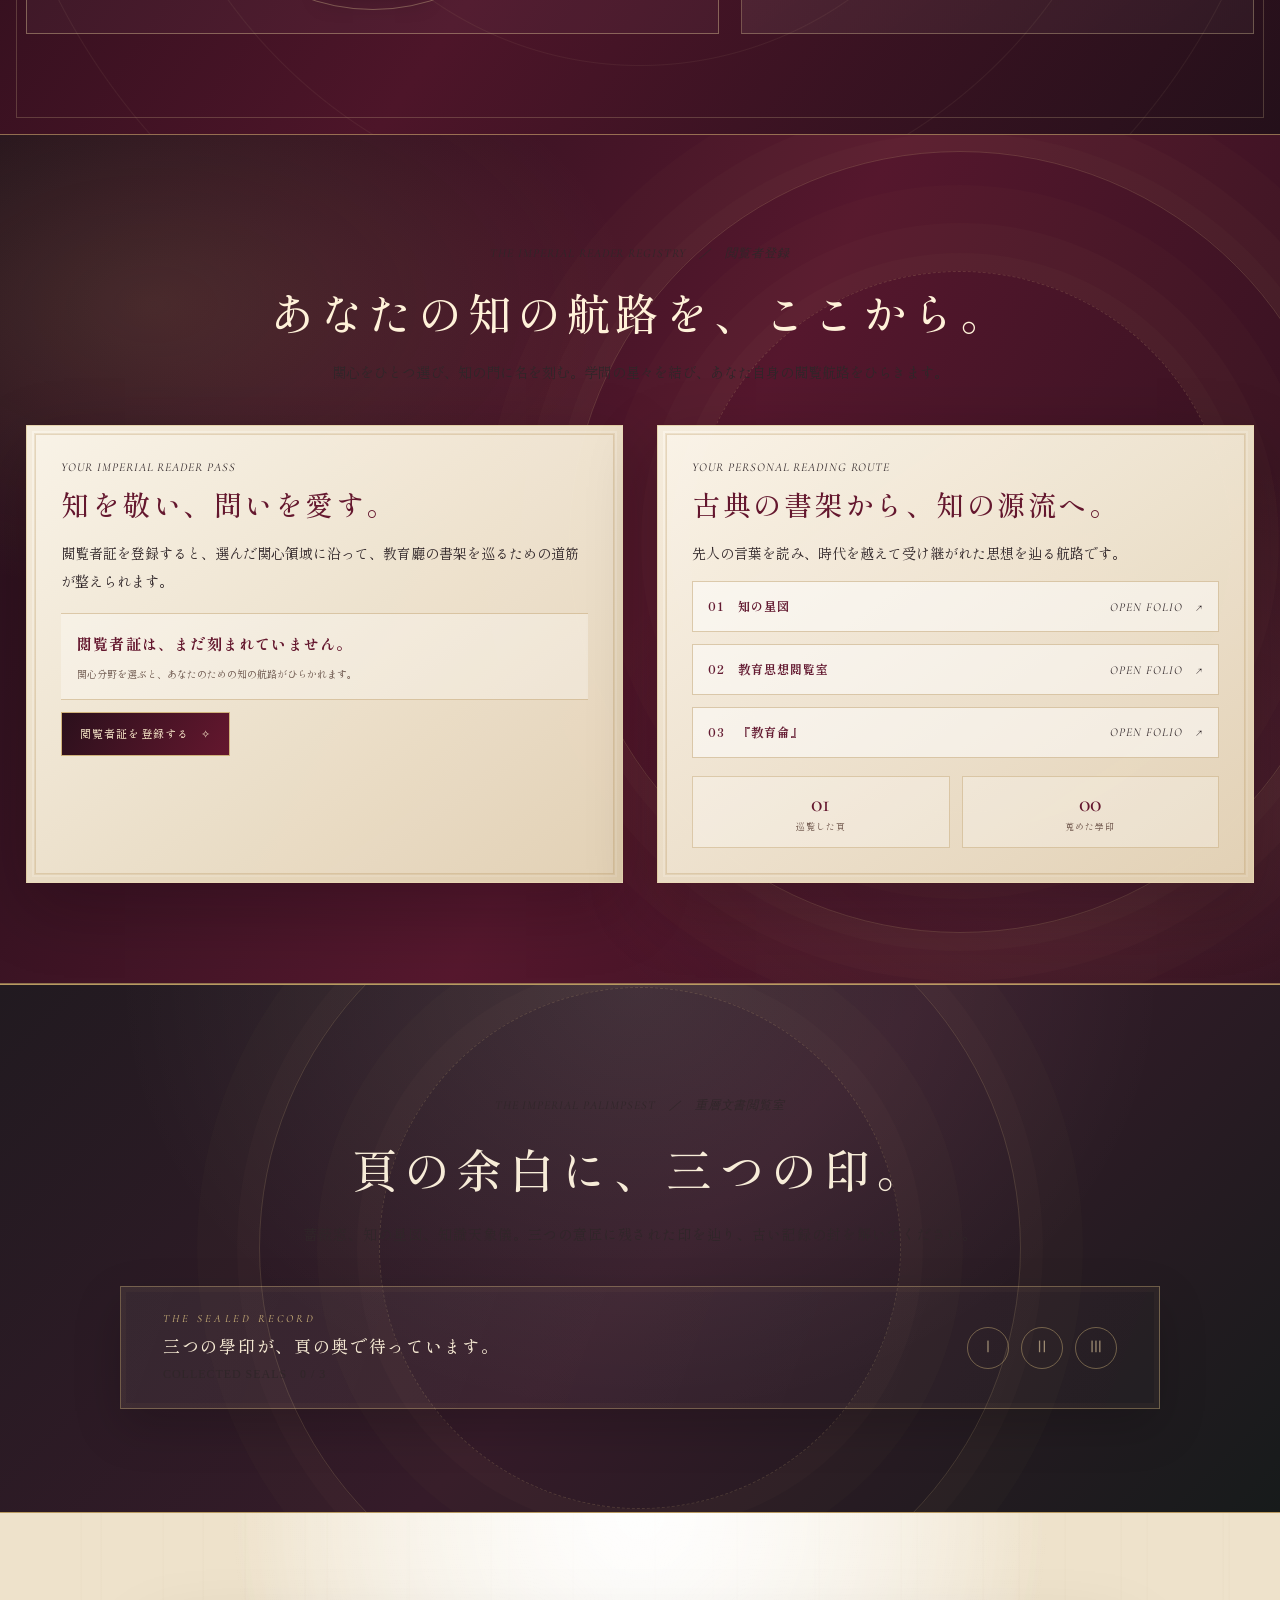
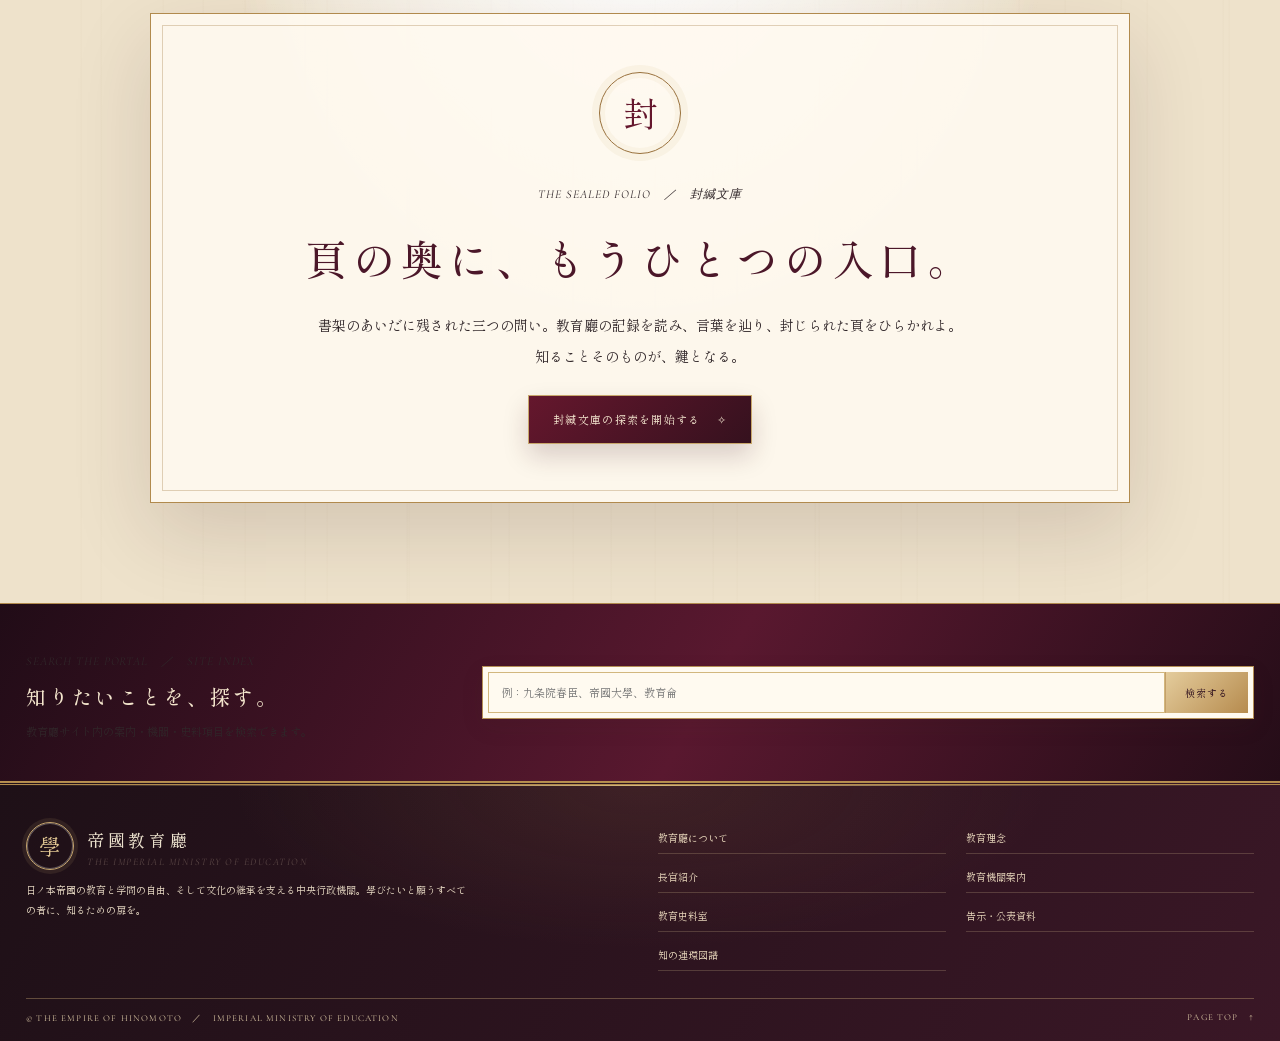
==== commit b8444d79: "Add reciprocal link to Teito Girls' Academy" ====
--- a/index.html
+++ b/index.html
@@ -76,6 +76,7 @@
   <a href="https://8fgb66gmt2-stack.github.io/-web-Shikicho/">四季廳</a>
   <a href="https://8fgb66gmt2-stack.github.io/-Bungeicho-offical-web-site-/">文藝廳</a>
   <a href="https://8fgb66gmt2-stack.github.io/https-8fgb66gmt2-stack.github.io-nippon-imperial-university-/">日ノ本帝國國立帝國大學</a>
+  <a href="https://8fgb66gmt2-stack.github.io/-The-Imperial-Capital-Maiden-Institute-of-Hinomoto-/">帝都女學院</a>
  </div>
 </div>
 
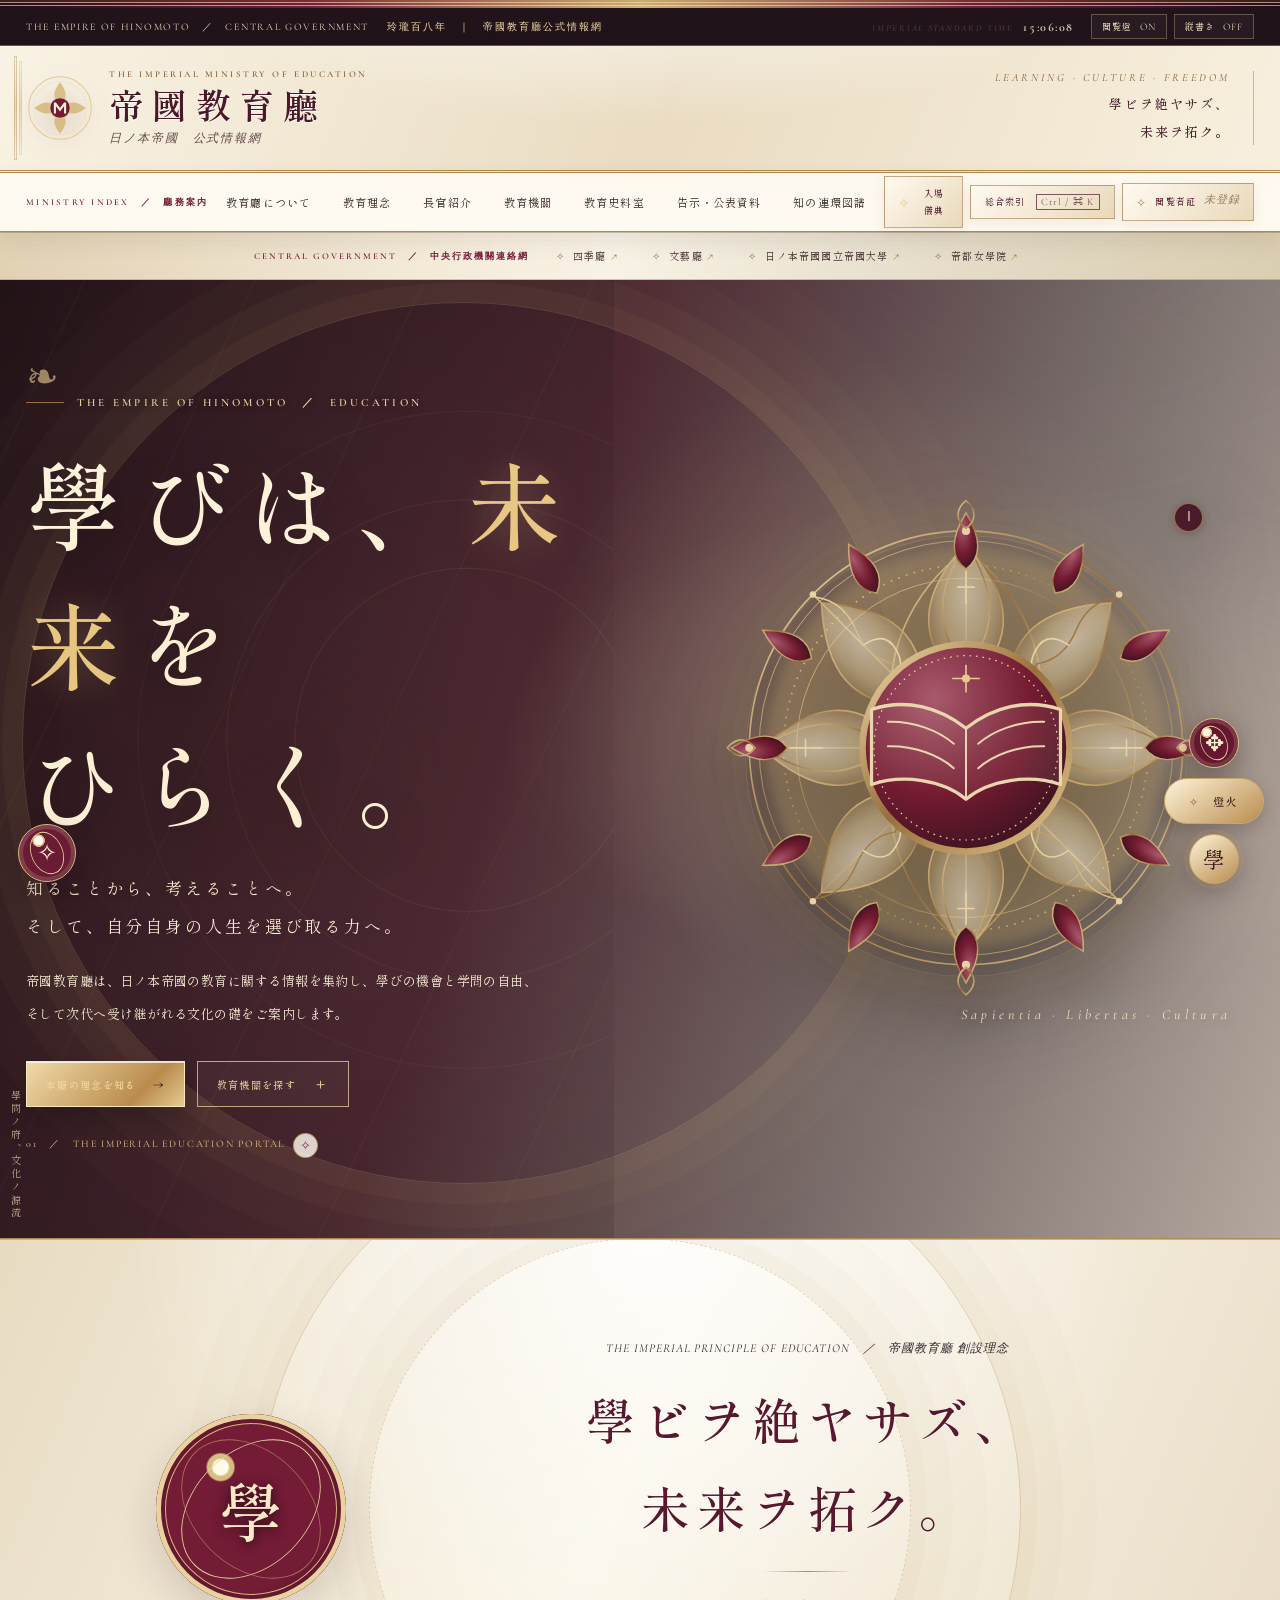
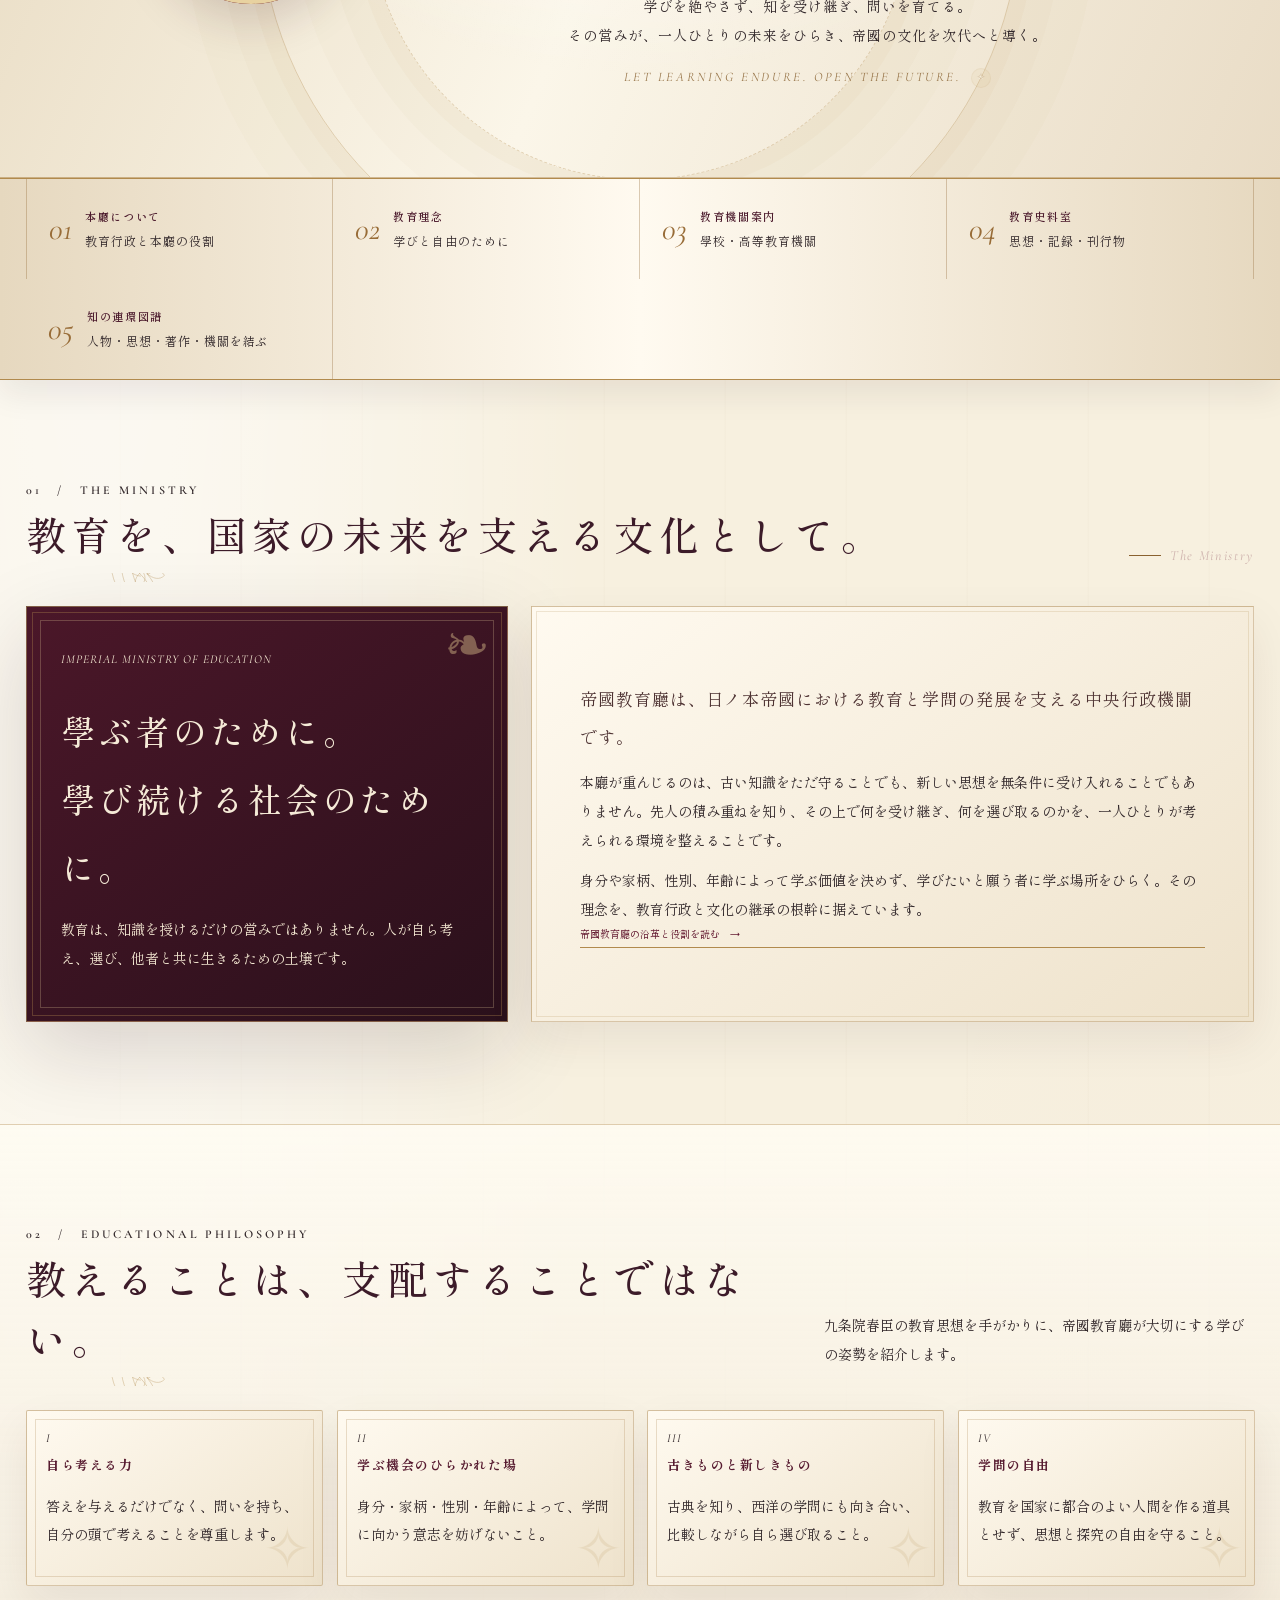
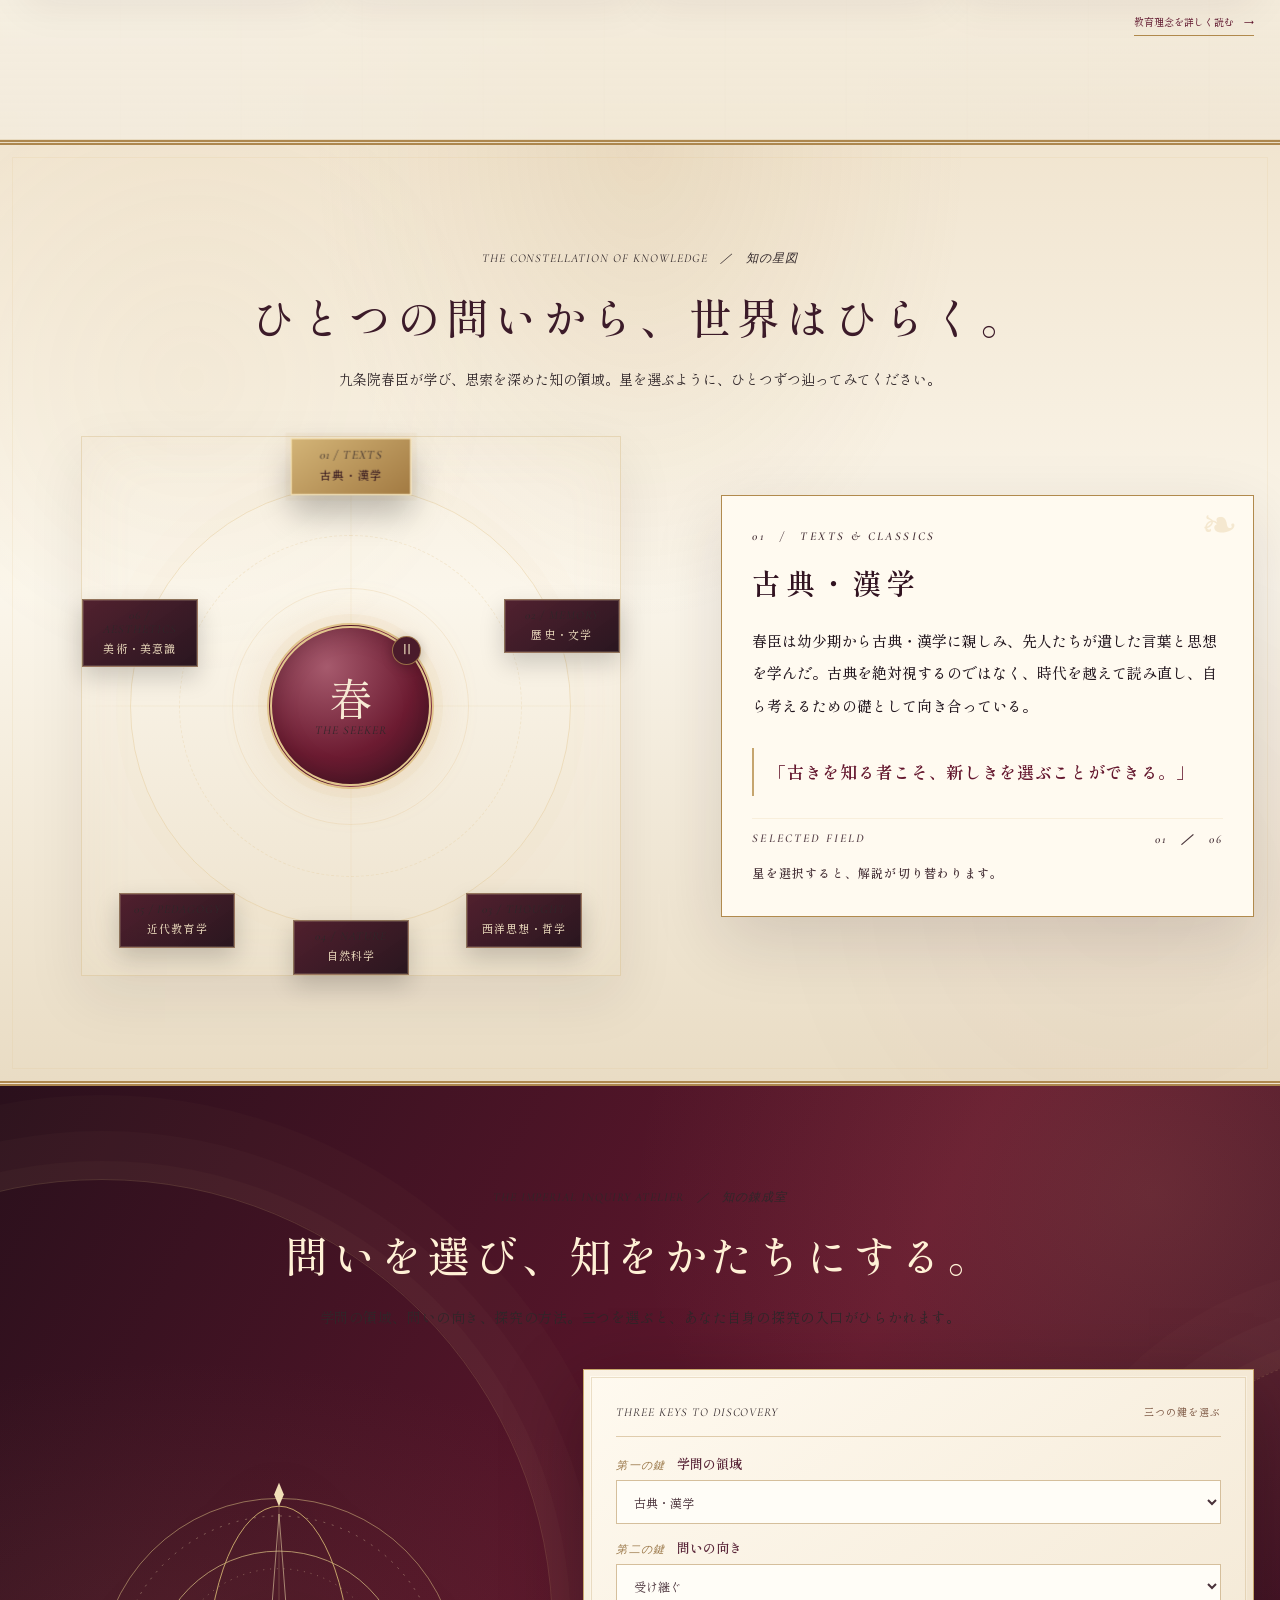
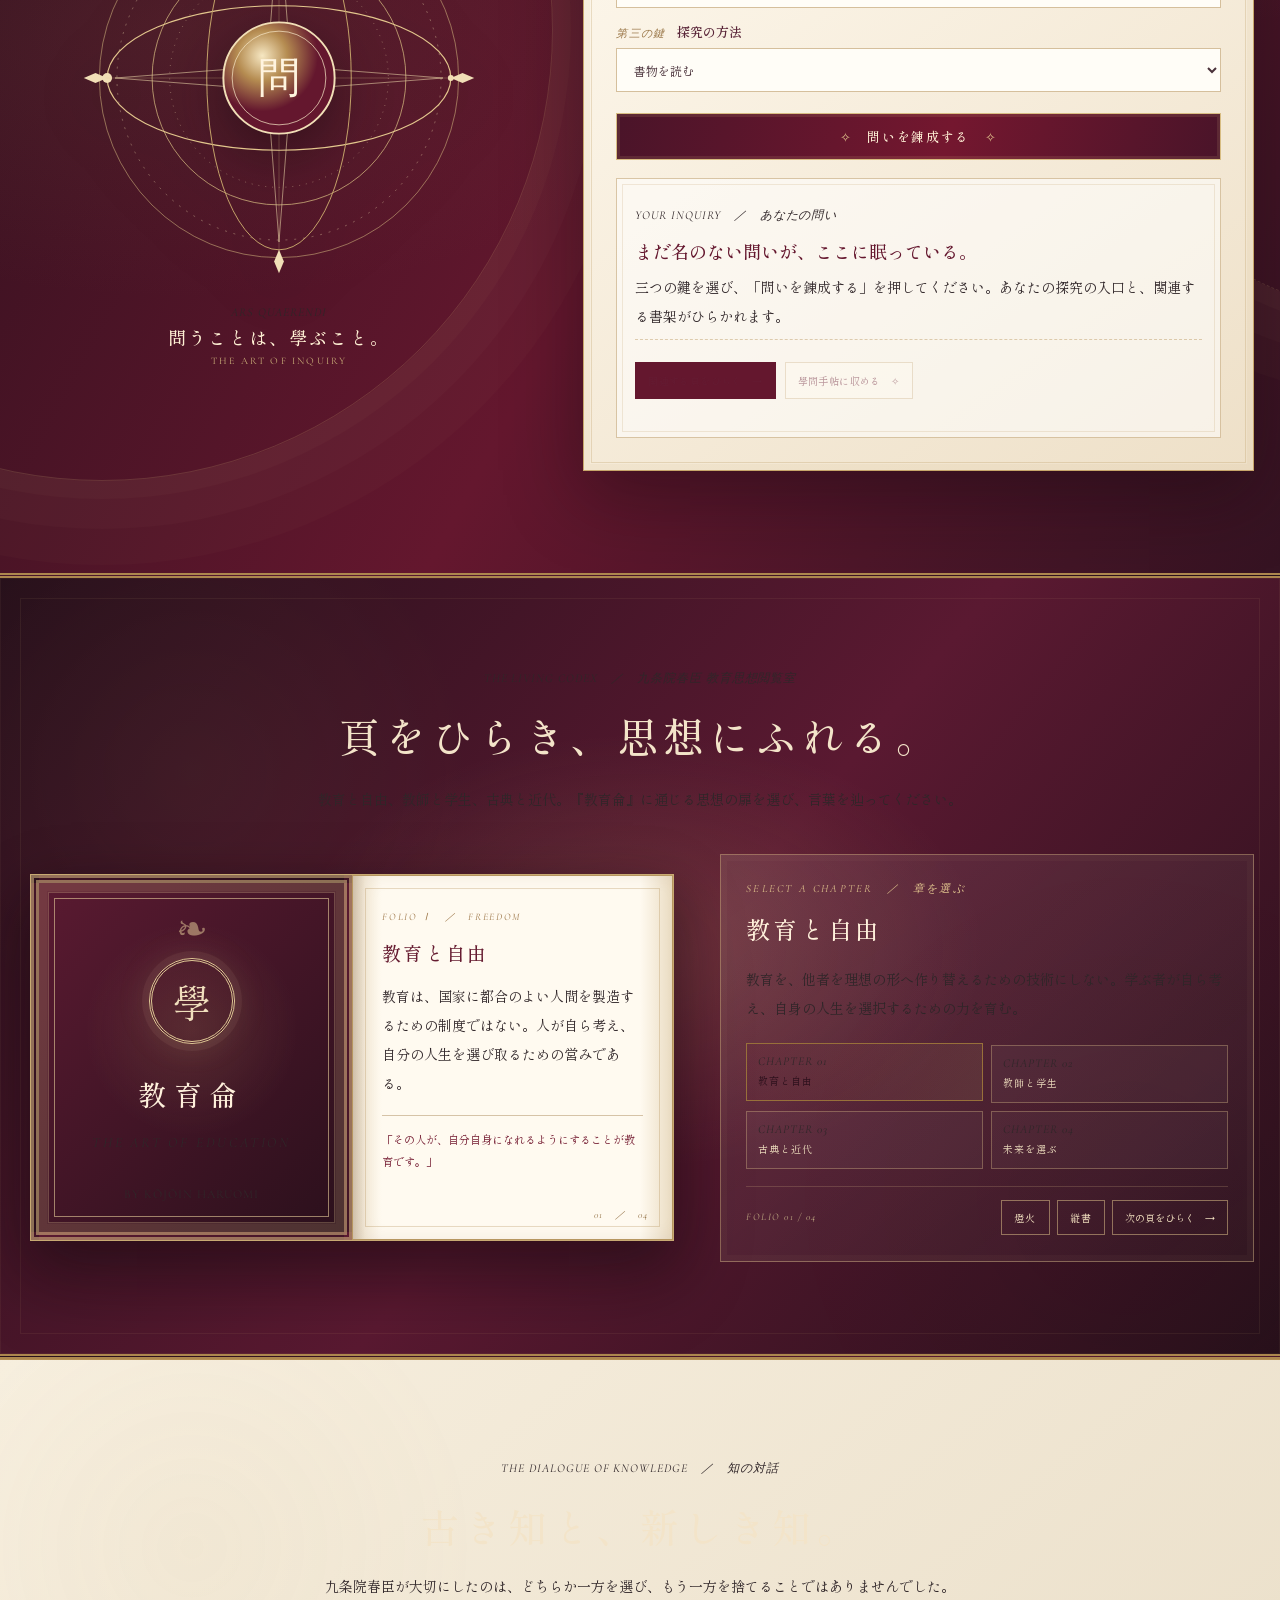
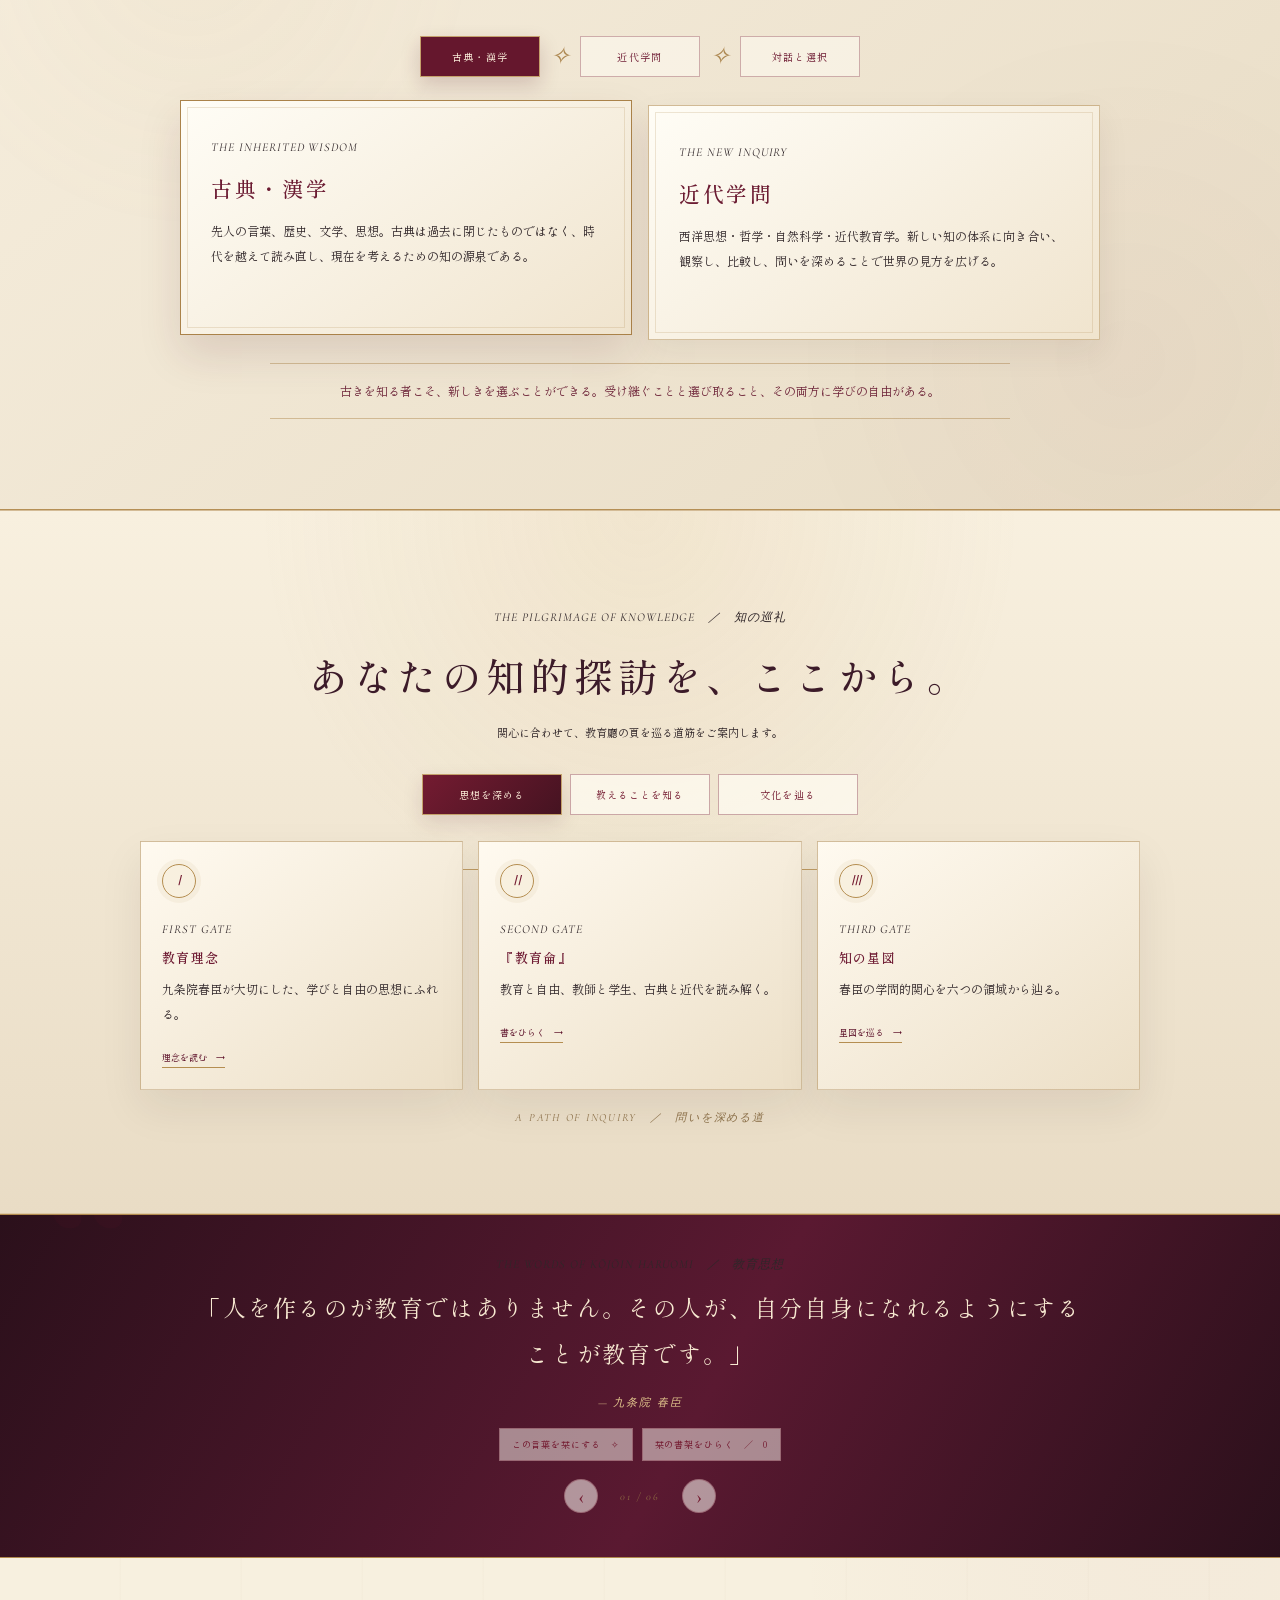
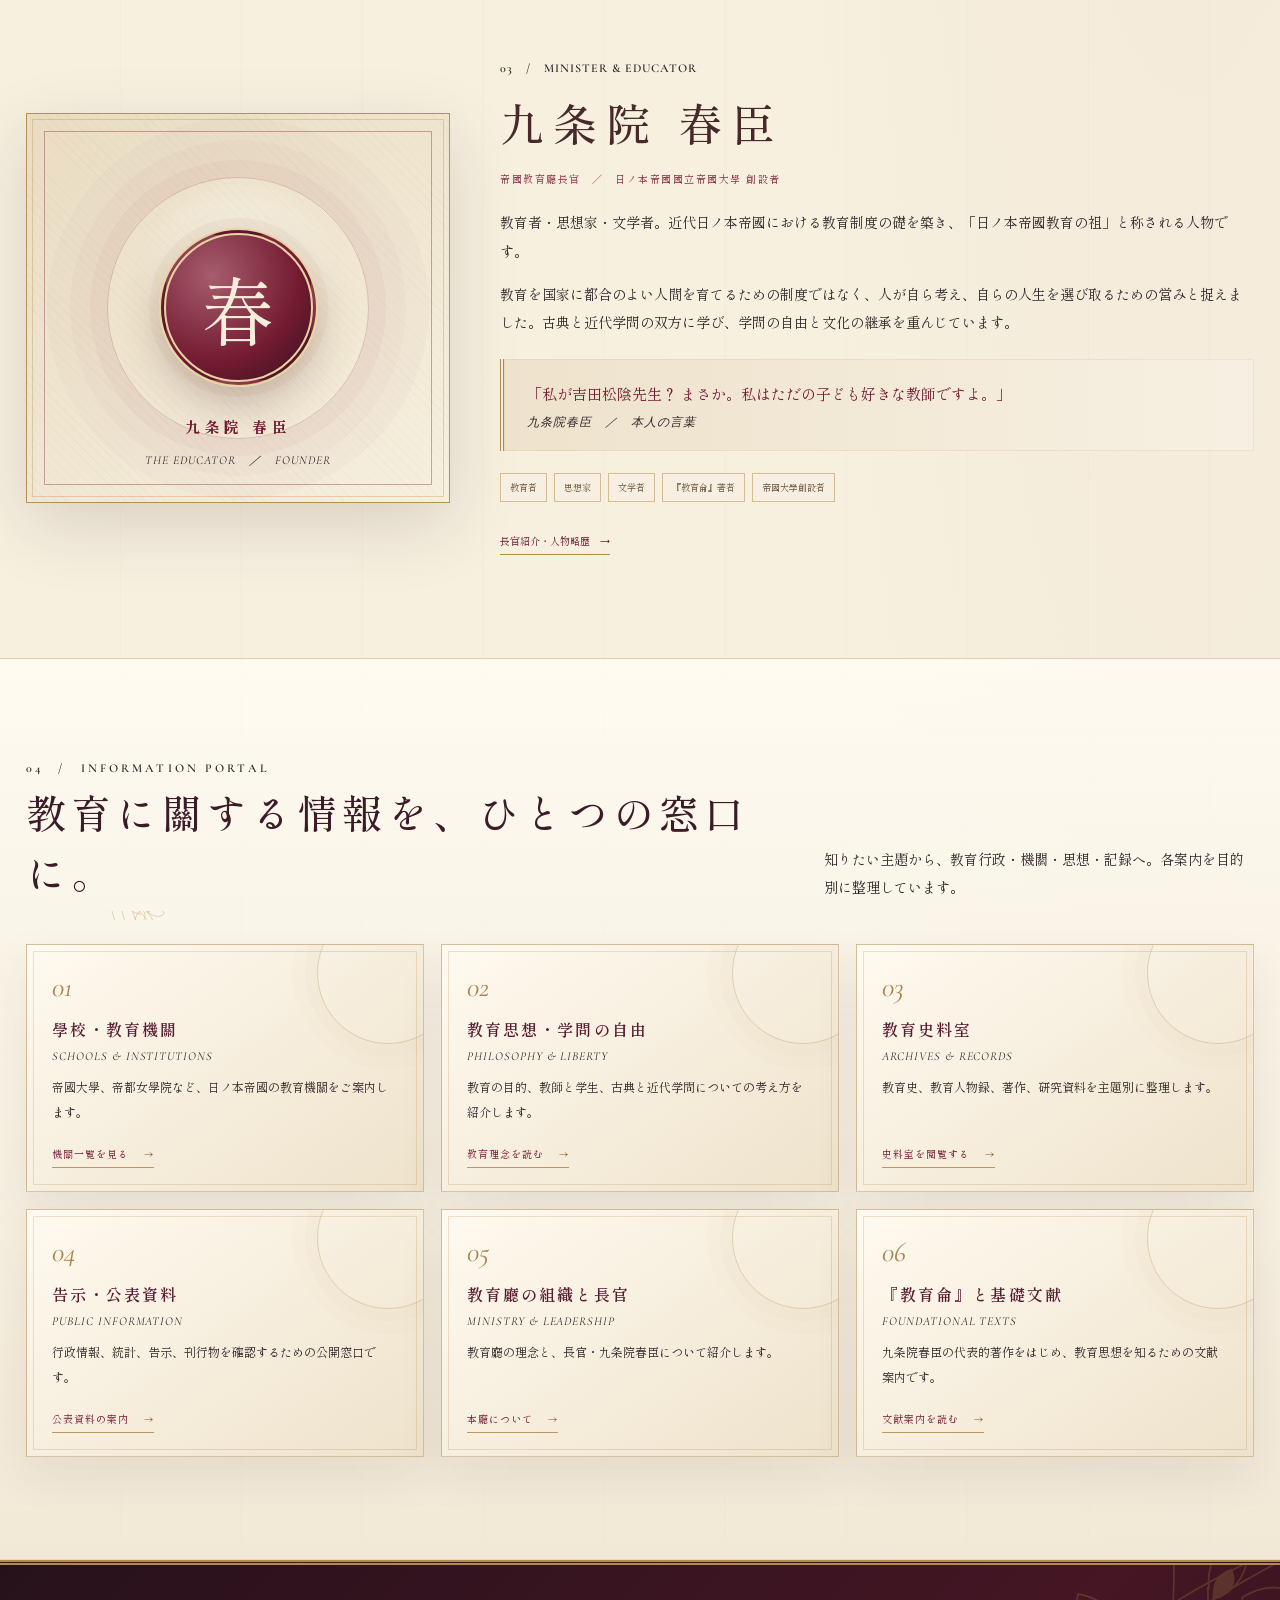
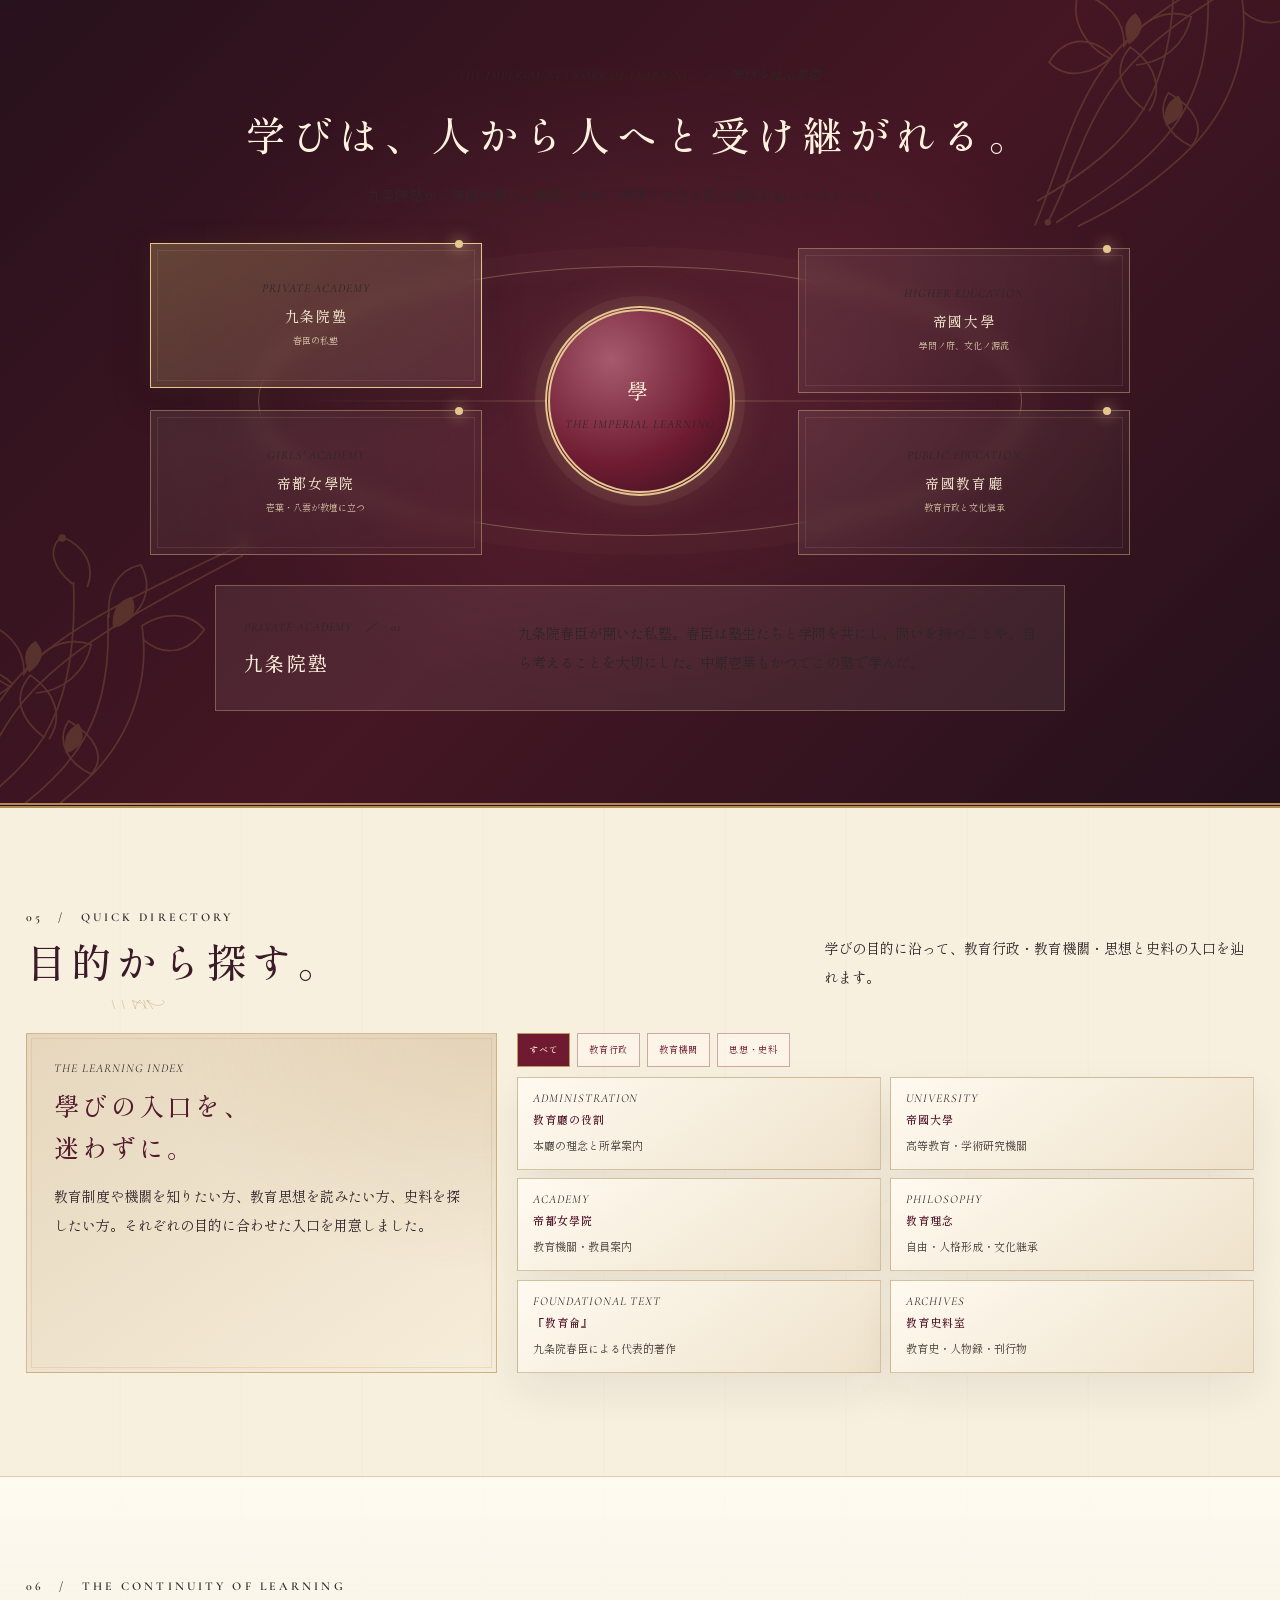
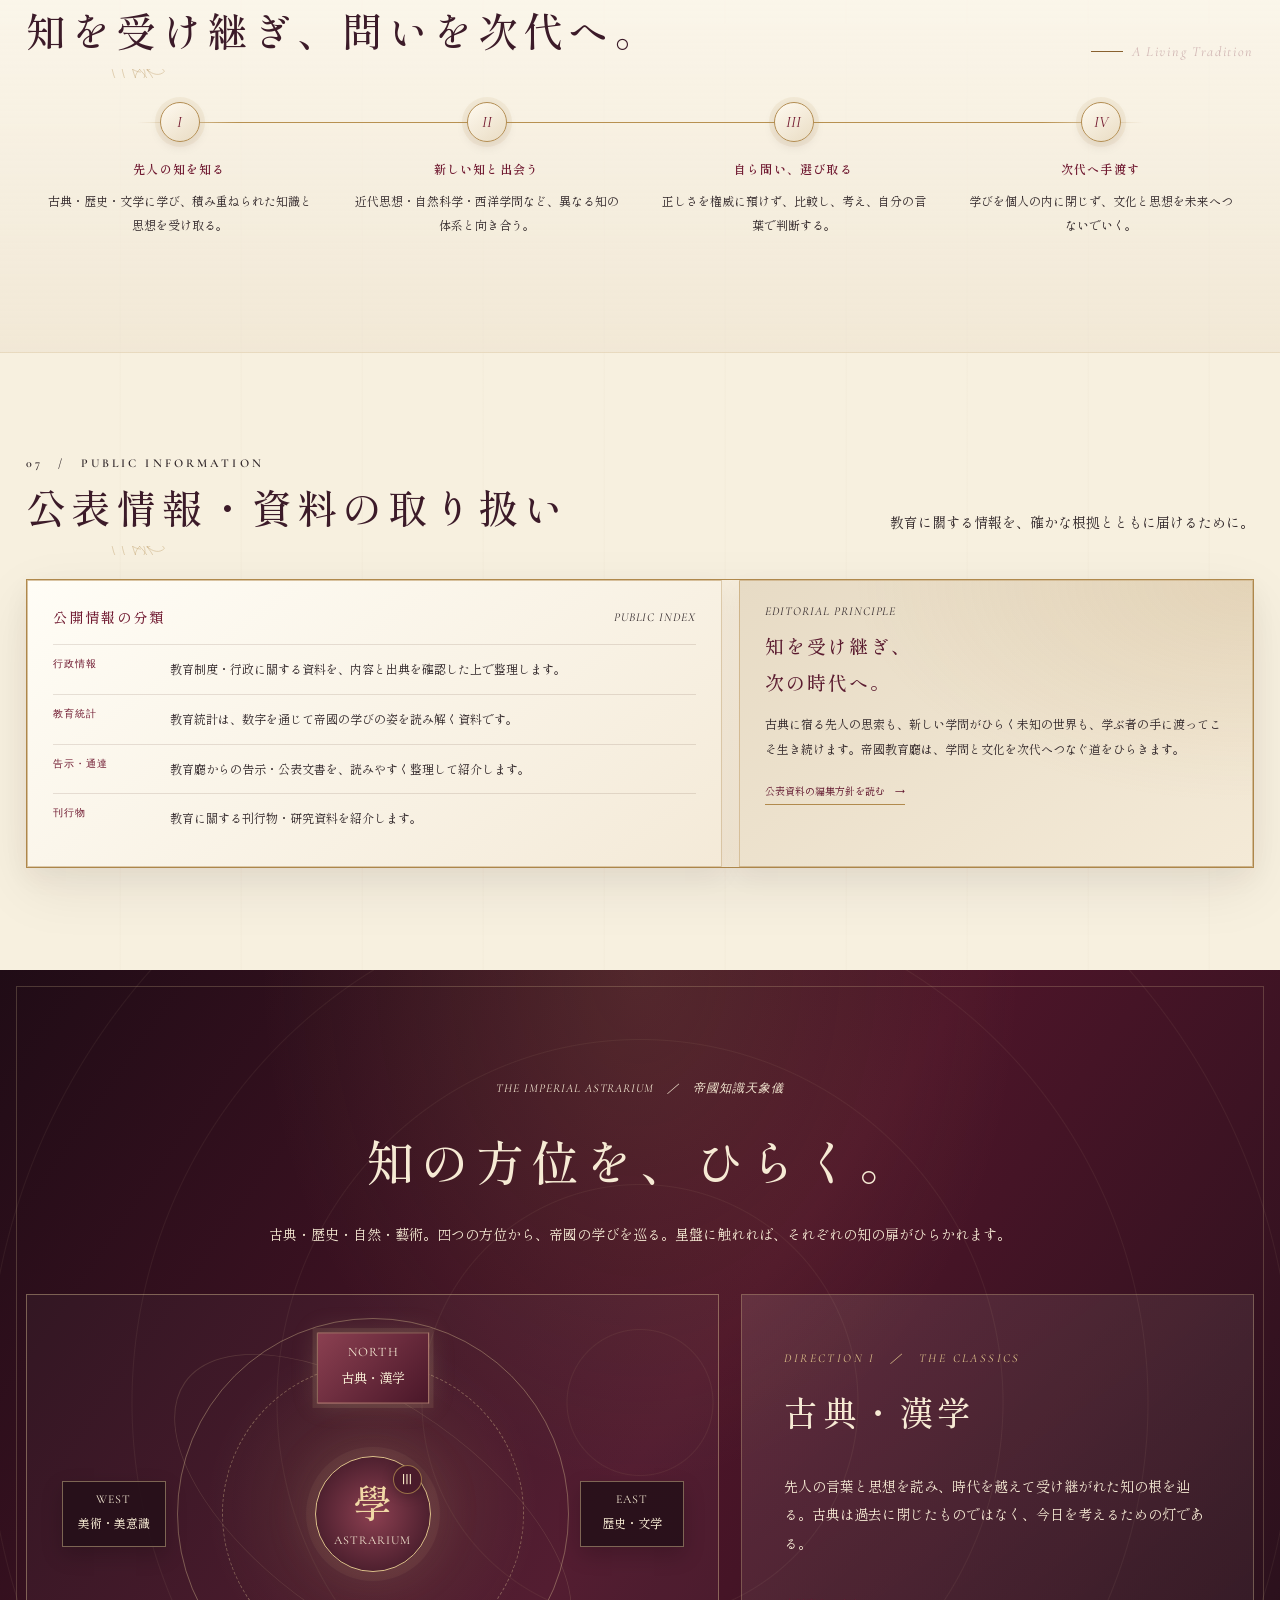
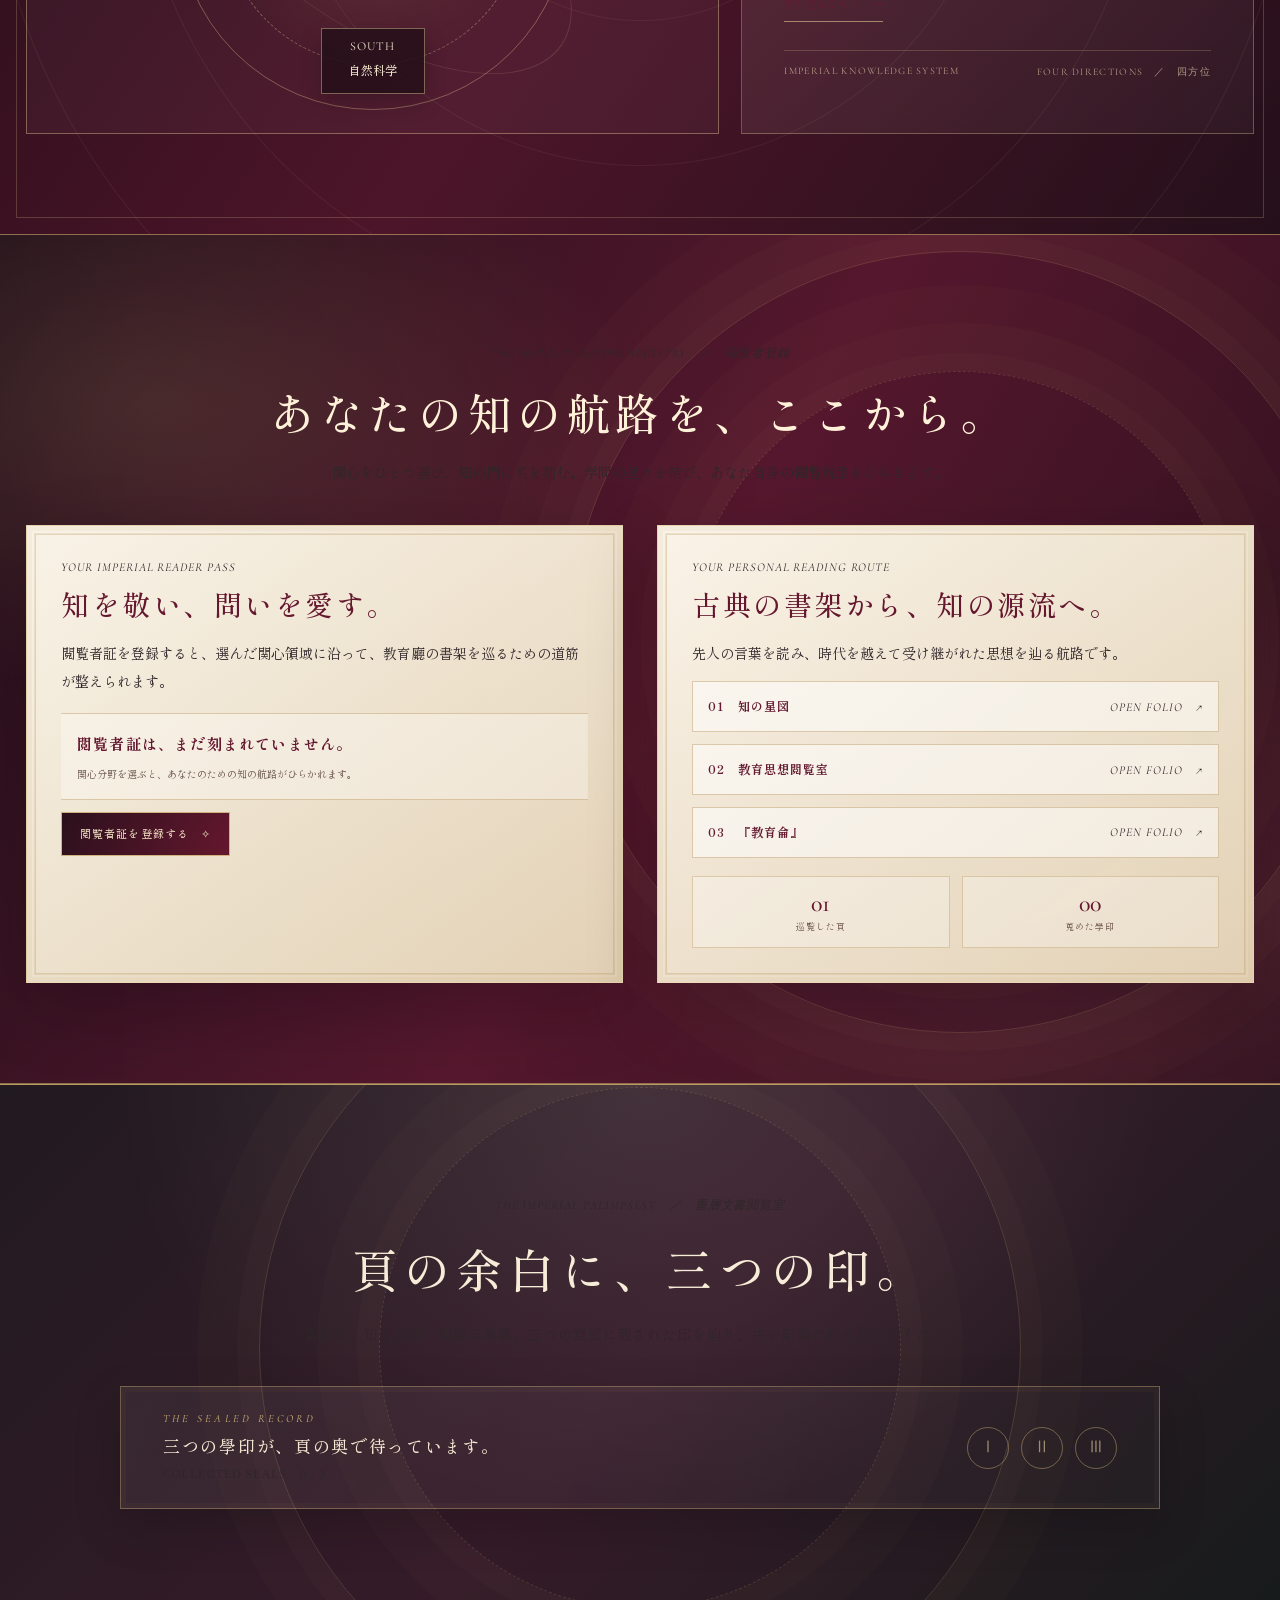
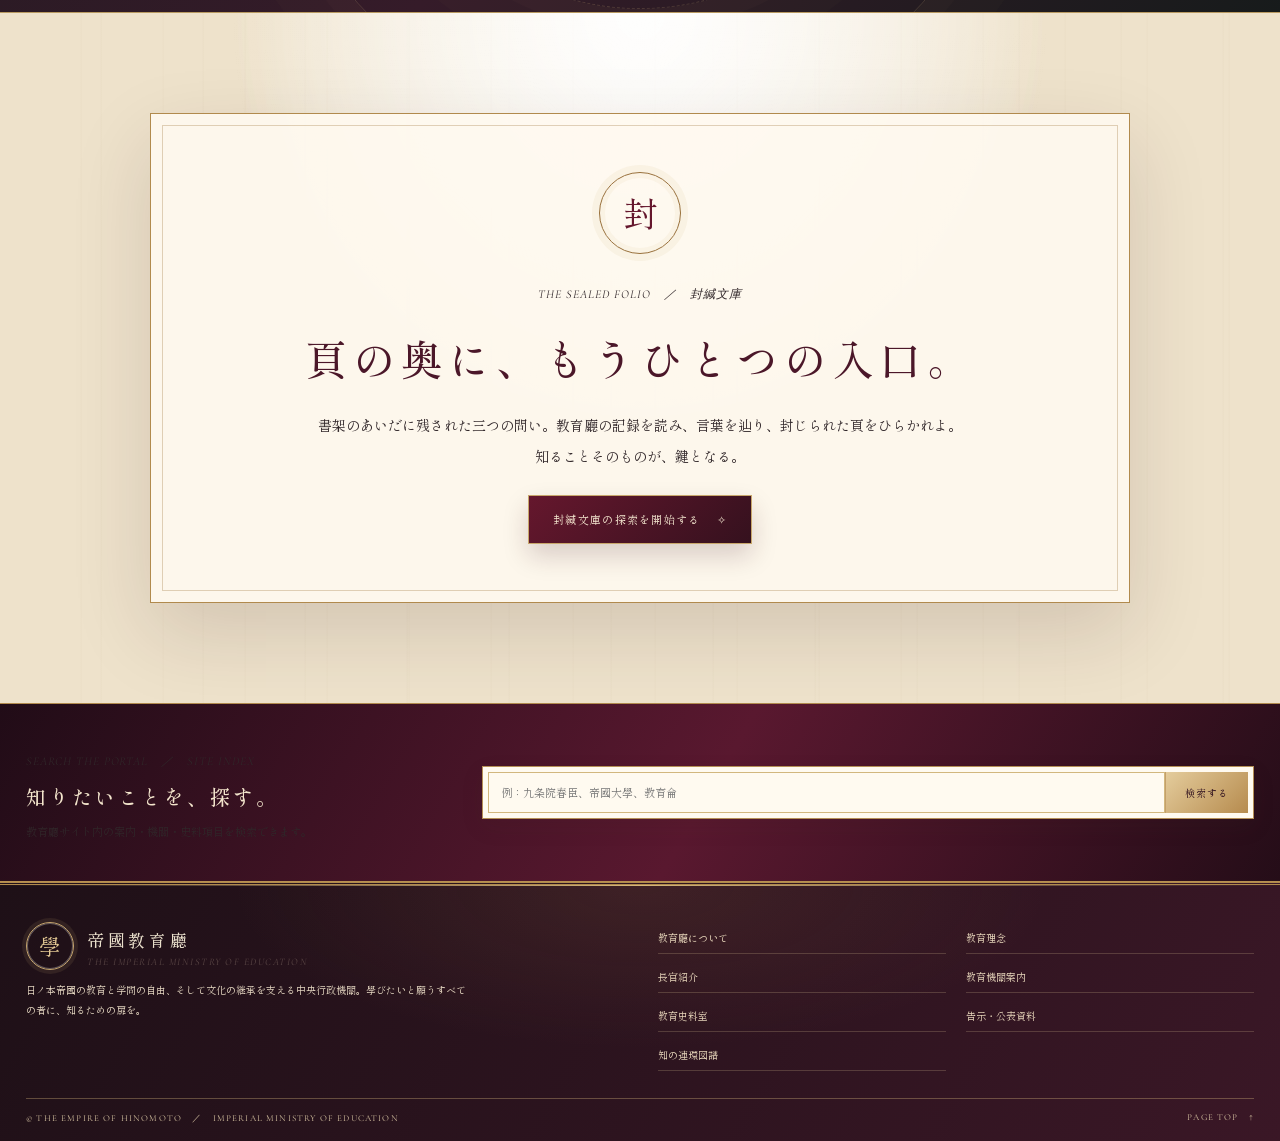
==== commit cb6575a3: "Integrate the knowledge circuit into portal discovery" ====
--- a/index.html
+++ b/index.html
@@ -118,6 +118,7 @@
   <a class="ribbon-item" href="about.html#philosophy"><span class="ribbon-num">02</span><span><strong>教育理念</strong><small>学びと自由のために</small></span></a>
   <a class="ribbon-item" href="institutions.html"><span class="ribbon-num">03</span><span><strong>教育機關案内</strong><small>學校・高等教育機關</small></span></a>
   <a class="ribbon-item" href="archives.html"><span class="ribbon-num">04</span><span><strong>教育史料室</strong><small>思想・記録・刊行物</small></span></a>
+  <a class="ribbon-item" href="circuit.html"><span class="ribbon-num">05</span><span><strong>知の連環図譜</strong><small>人物・思想・著作・機關を結ぶ</small></span></a>
  </div>
 </section>
 
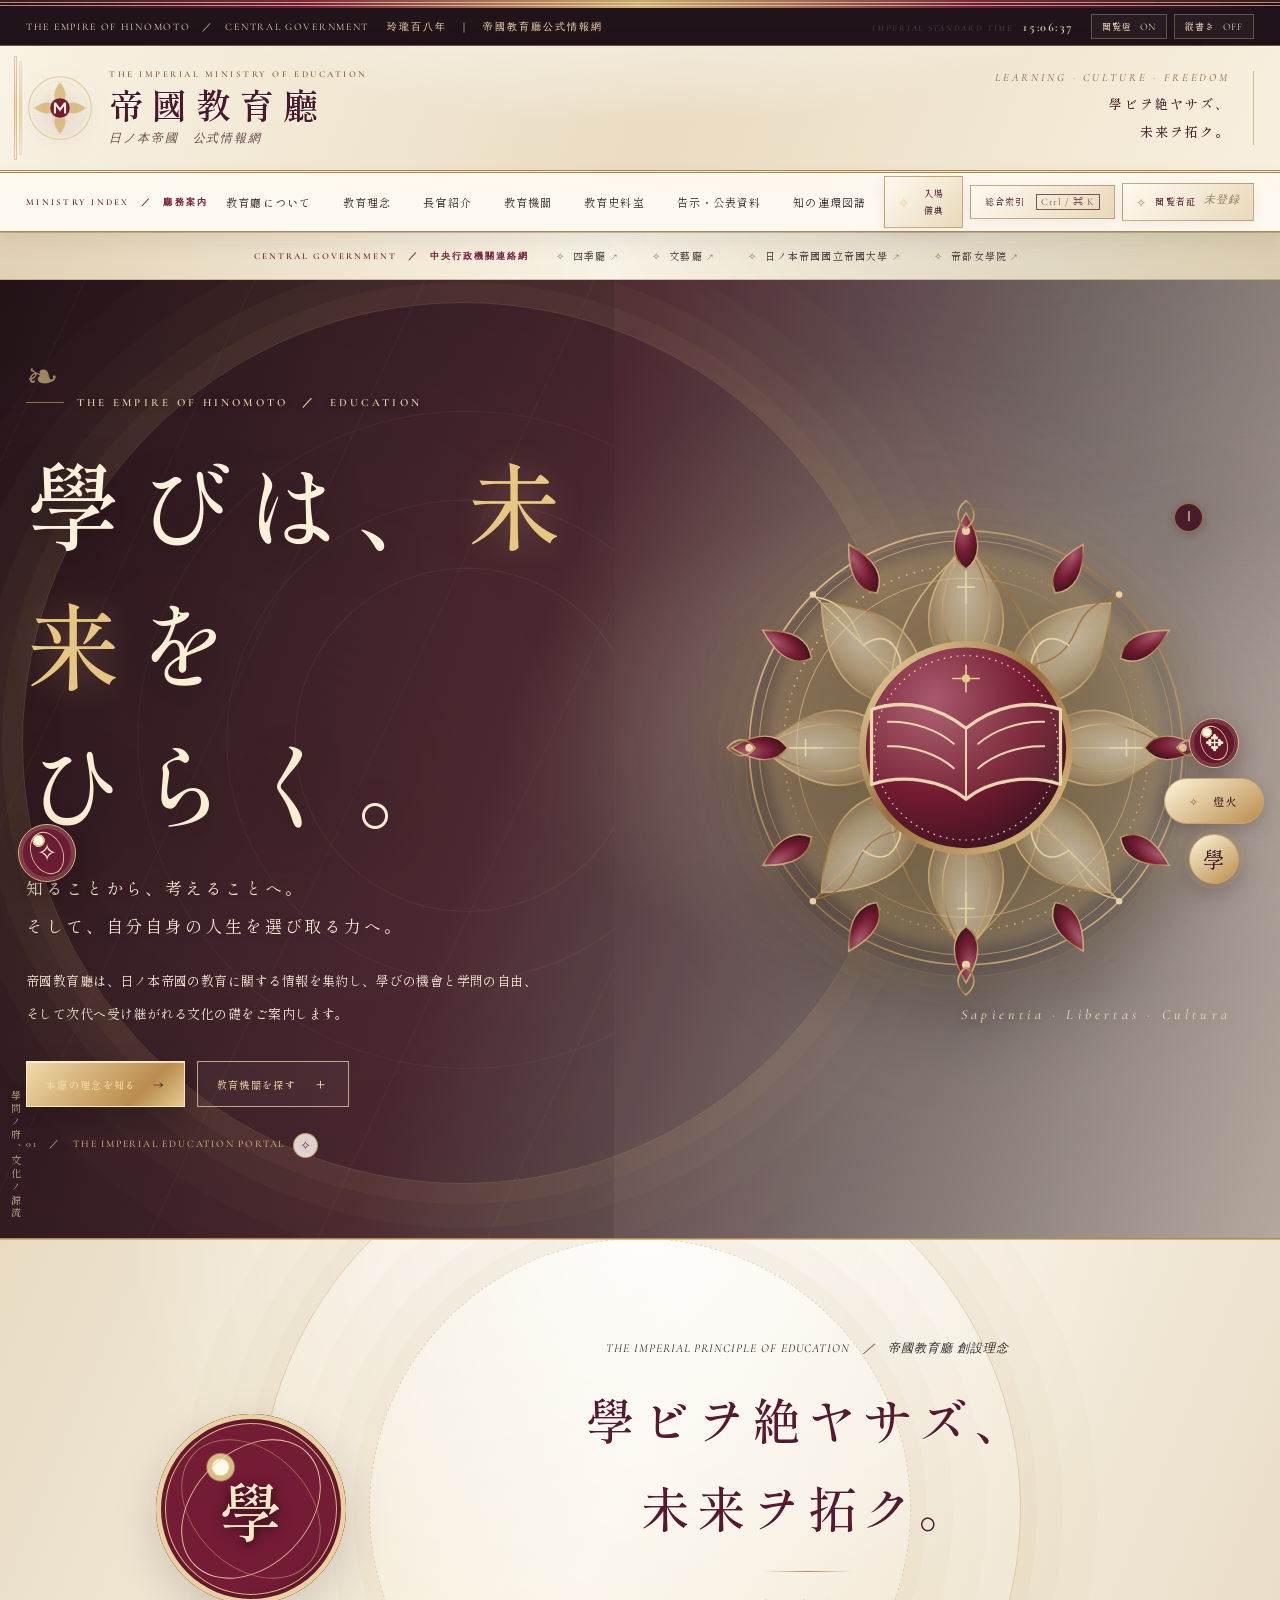
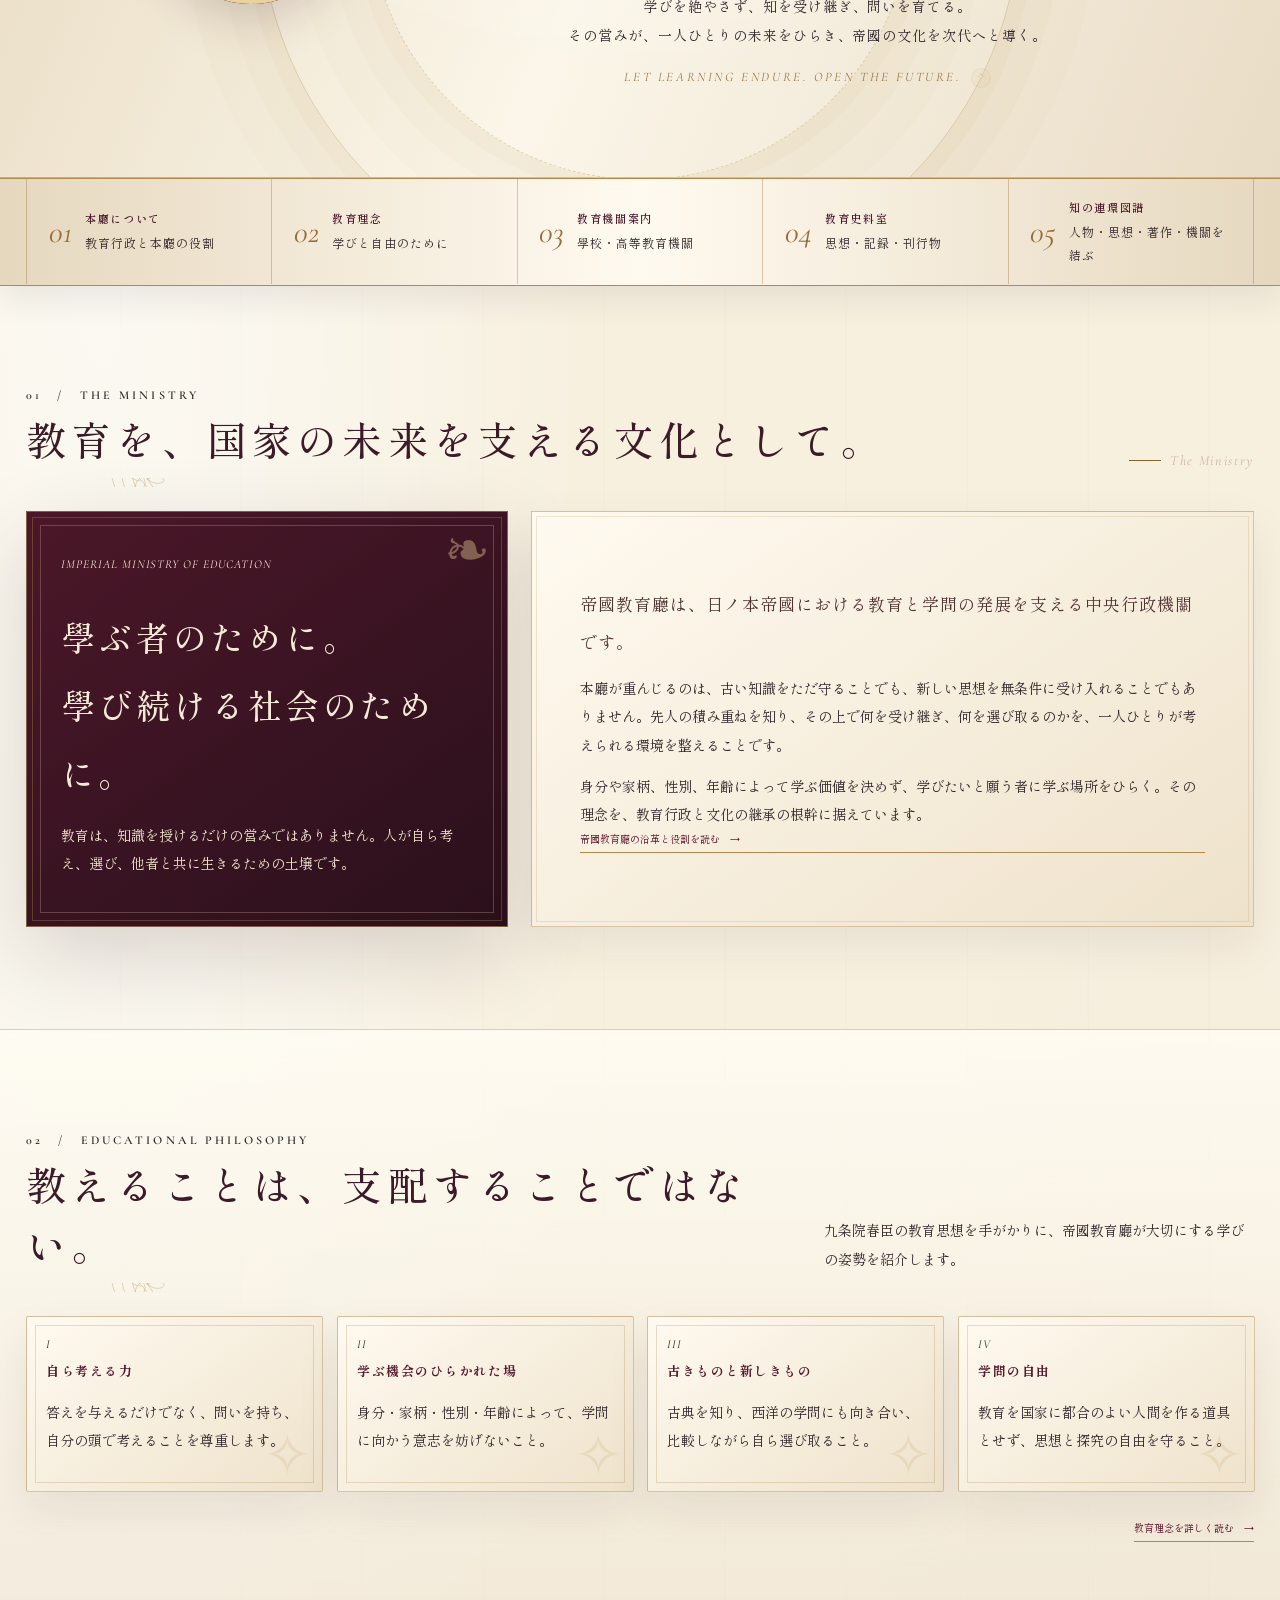
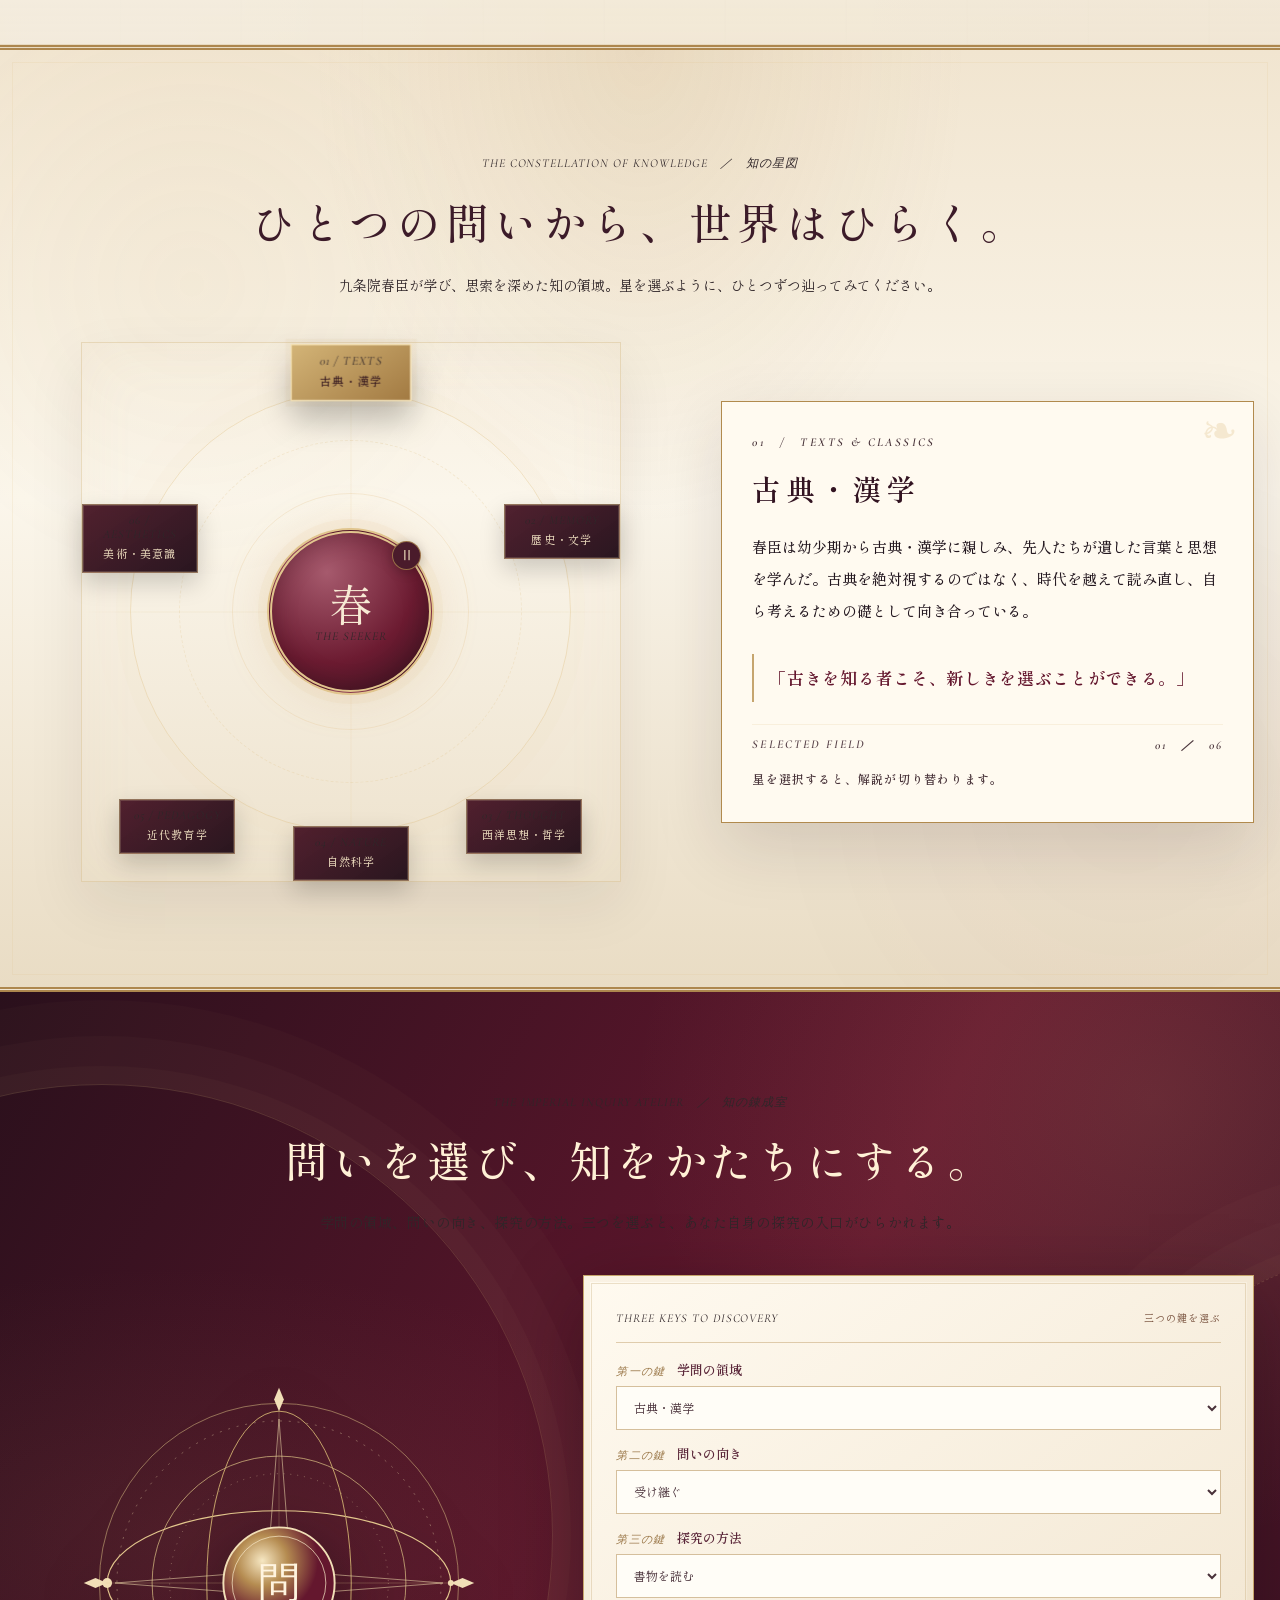
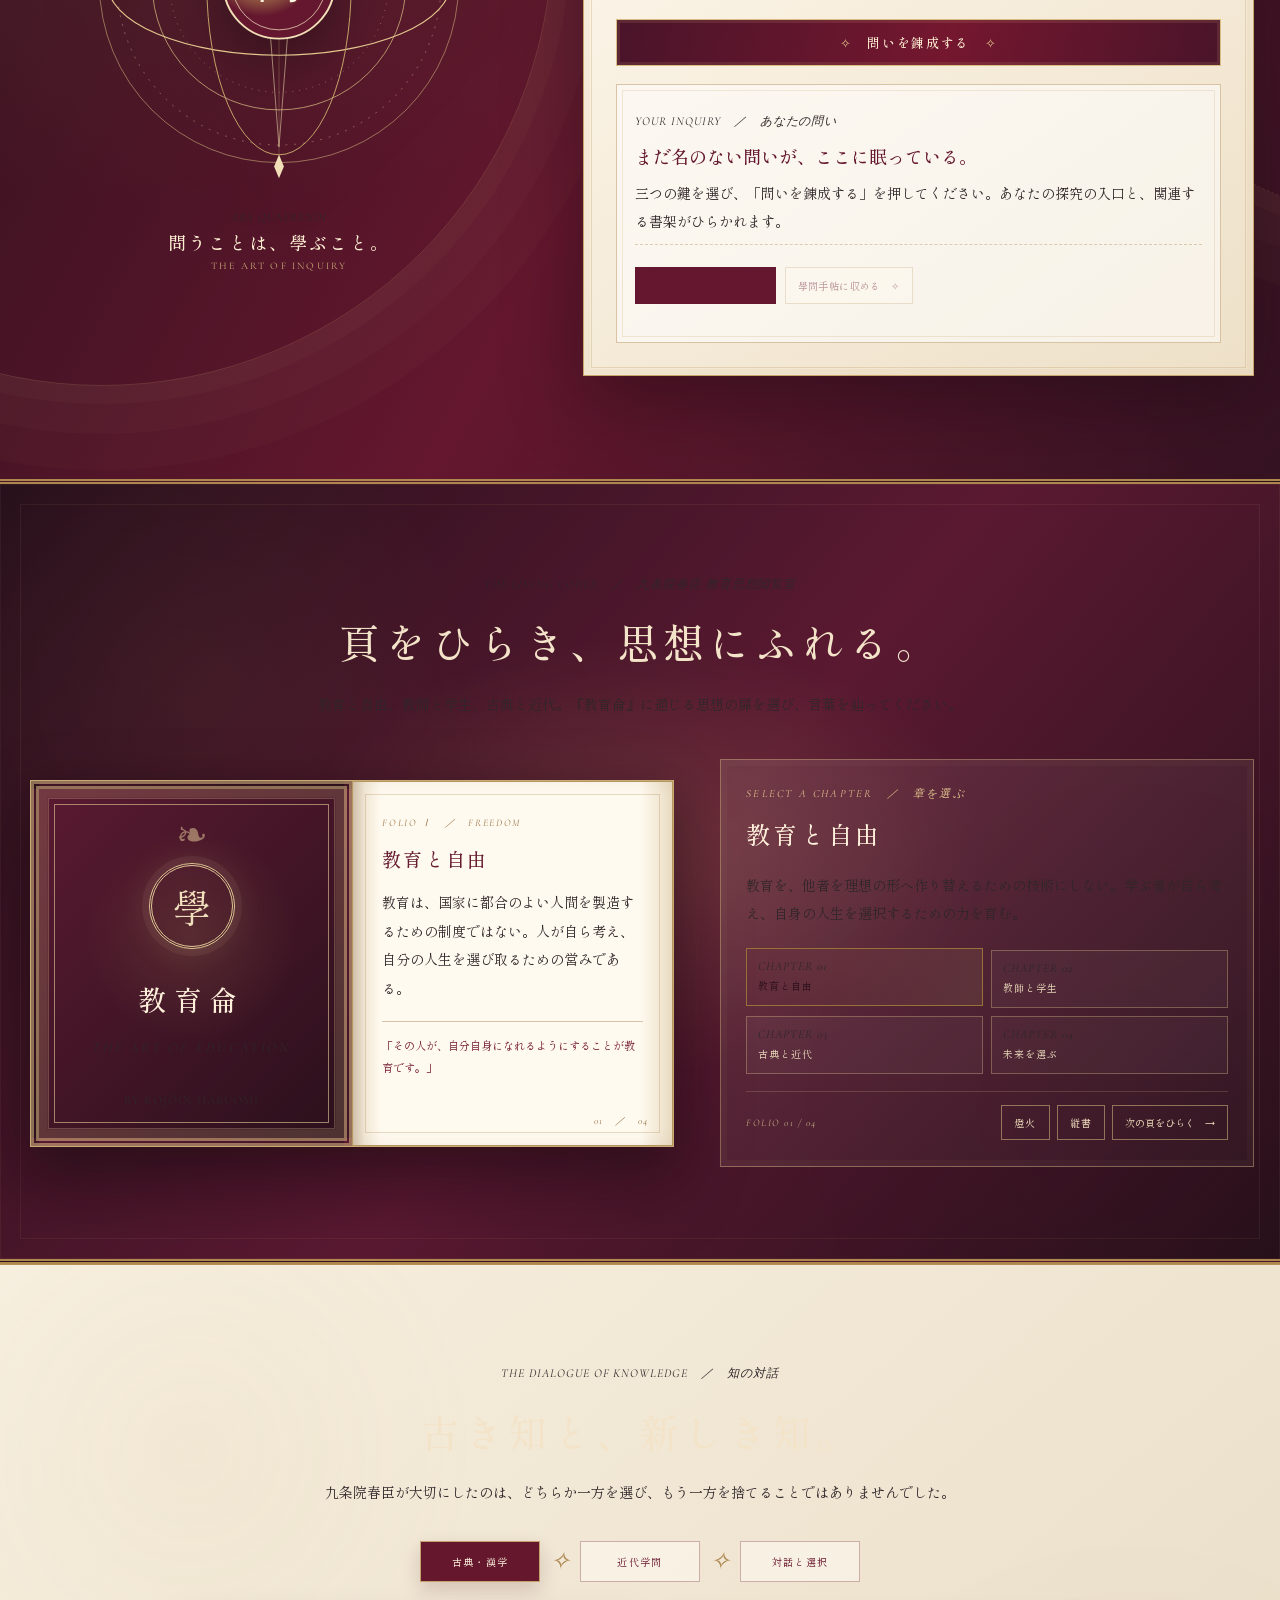
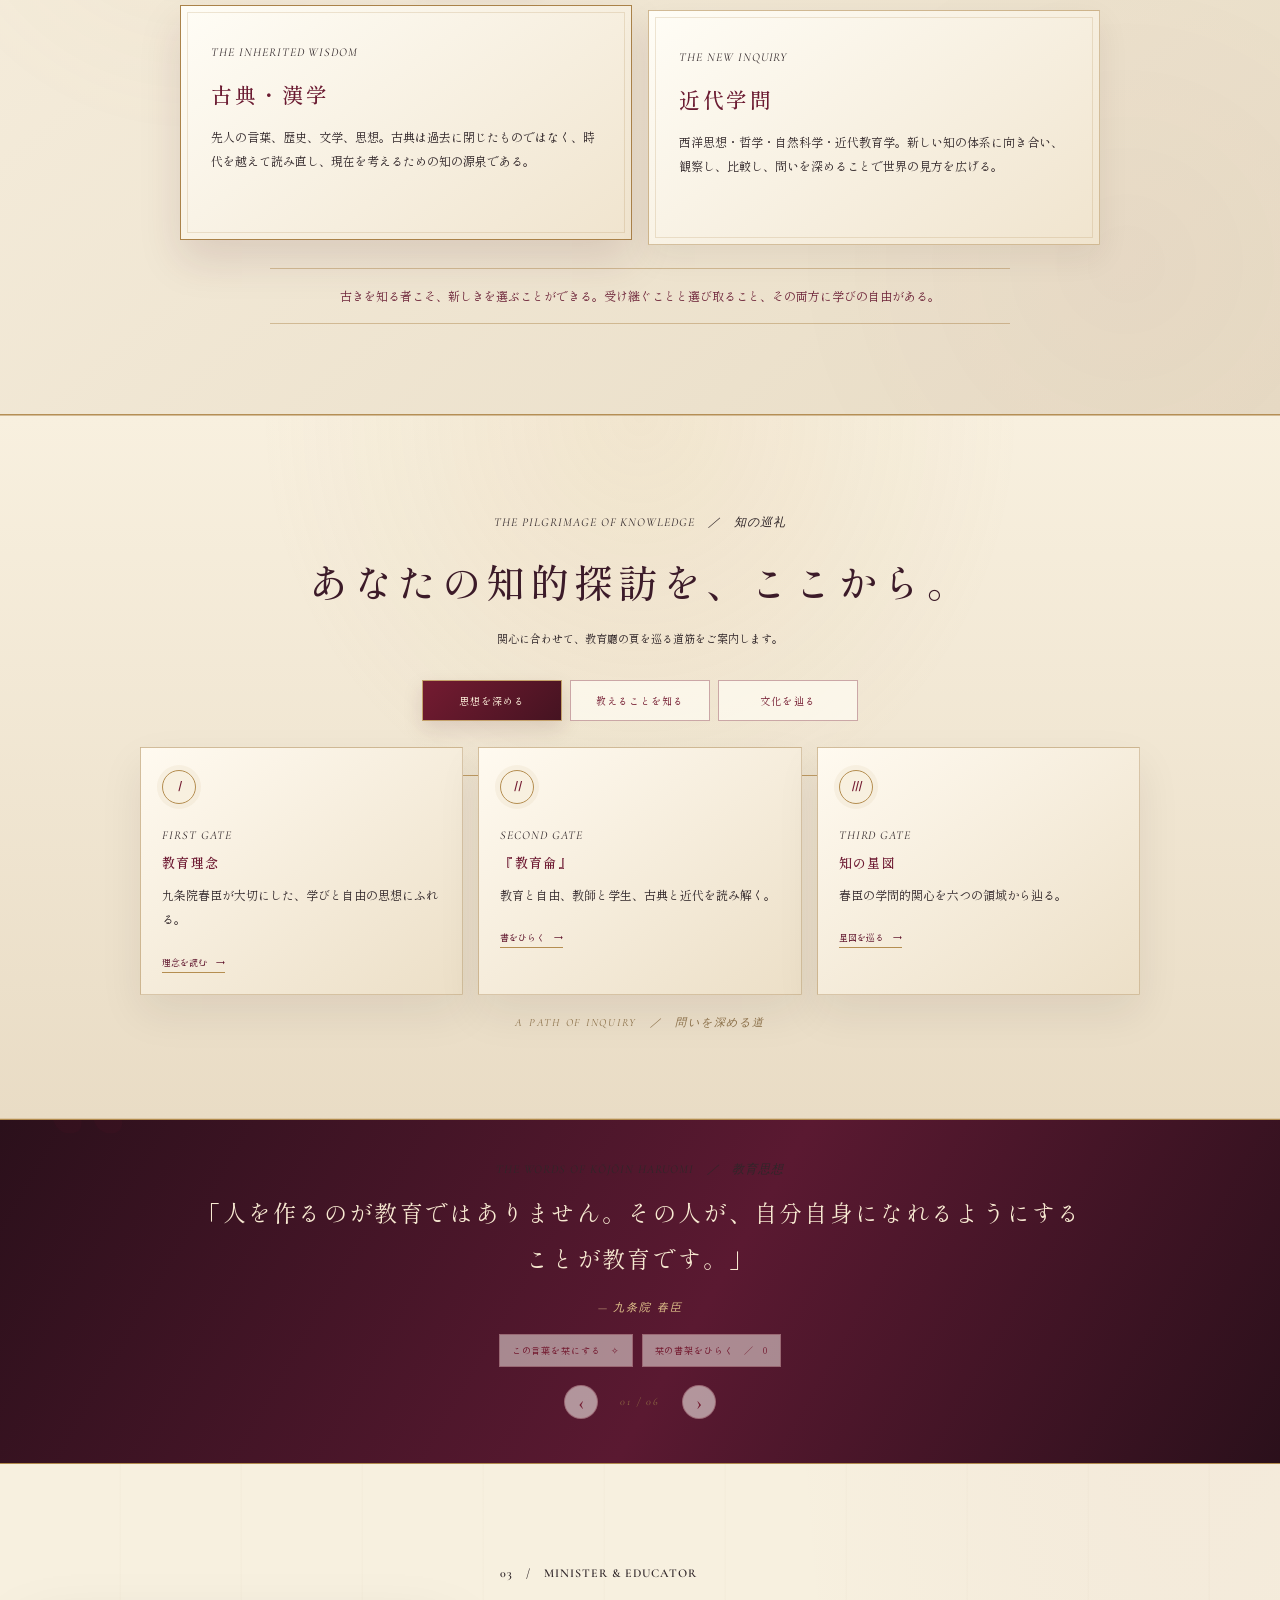
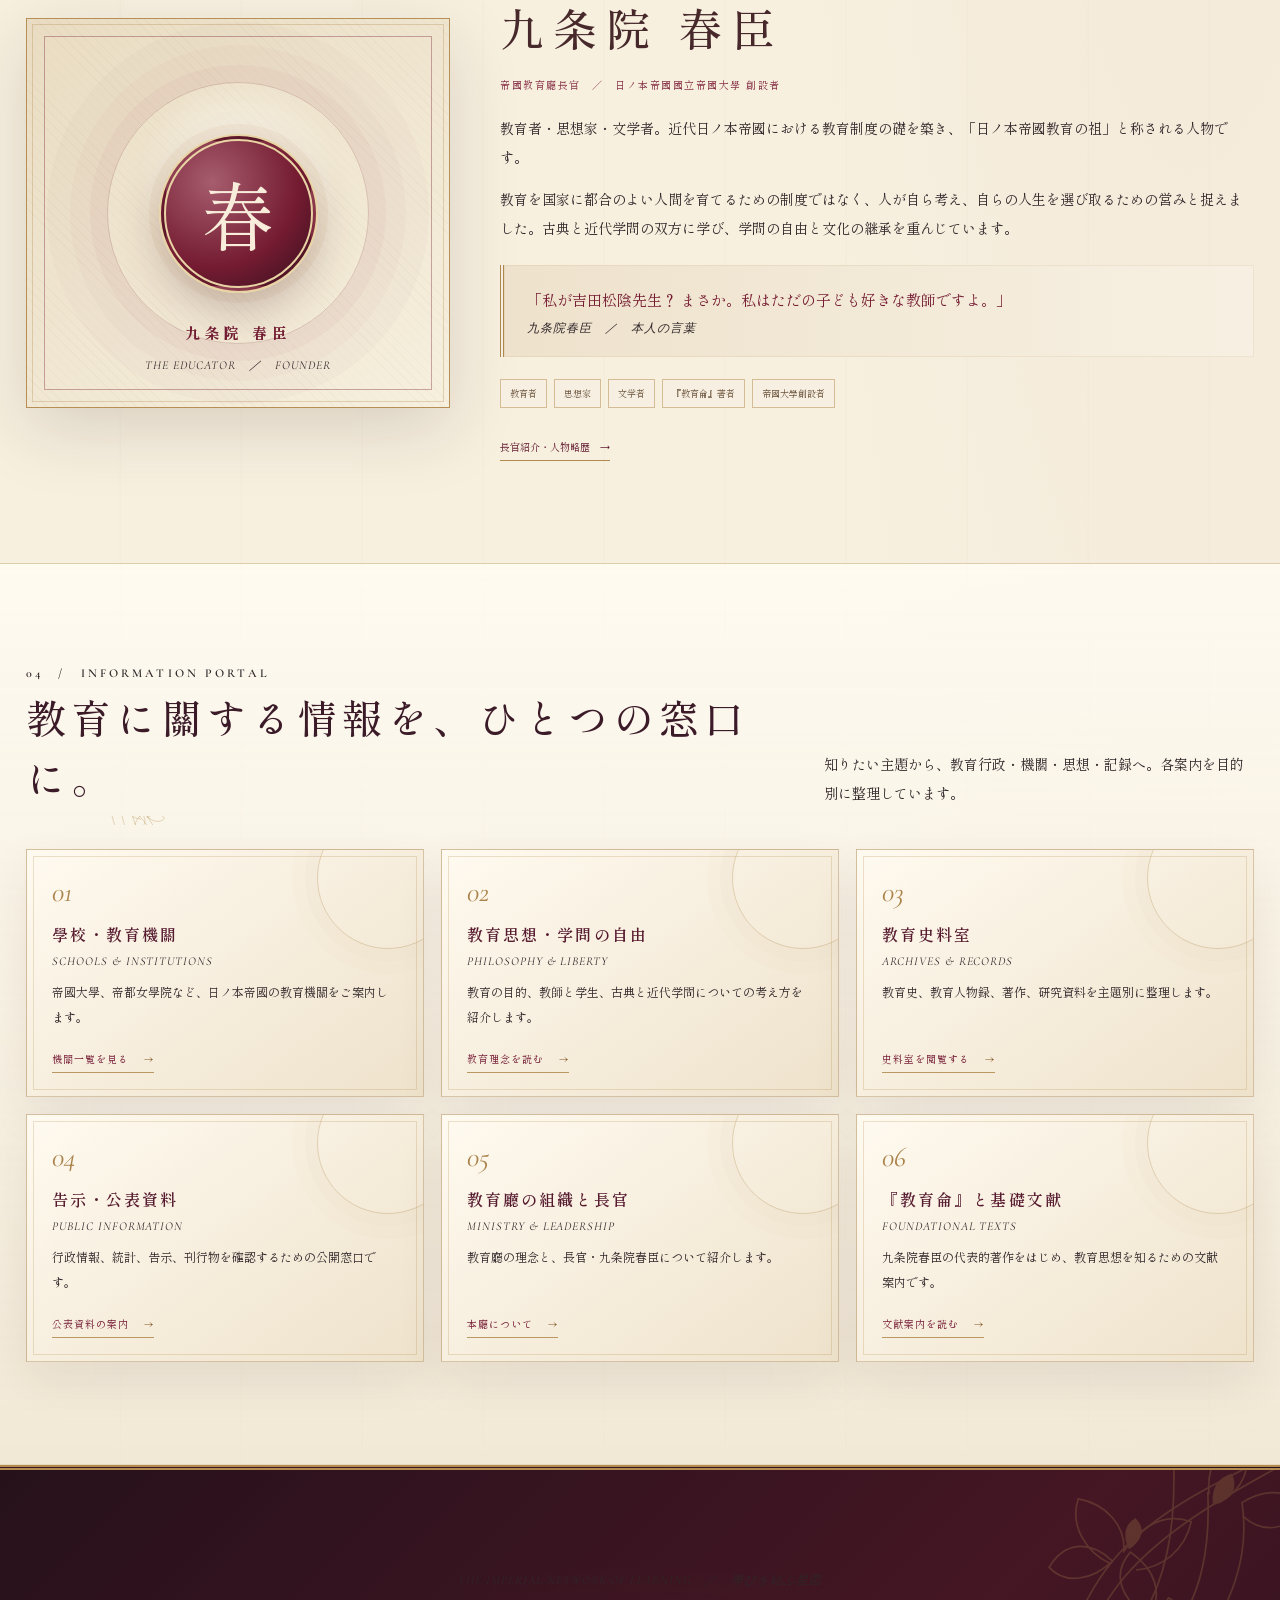
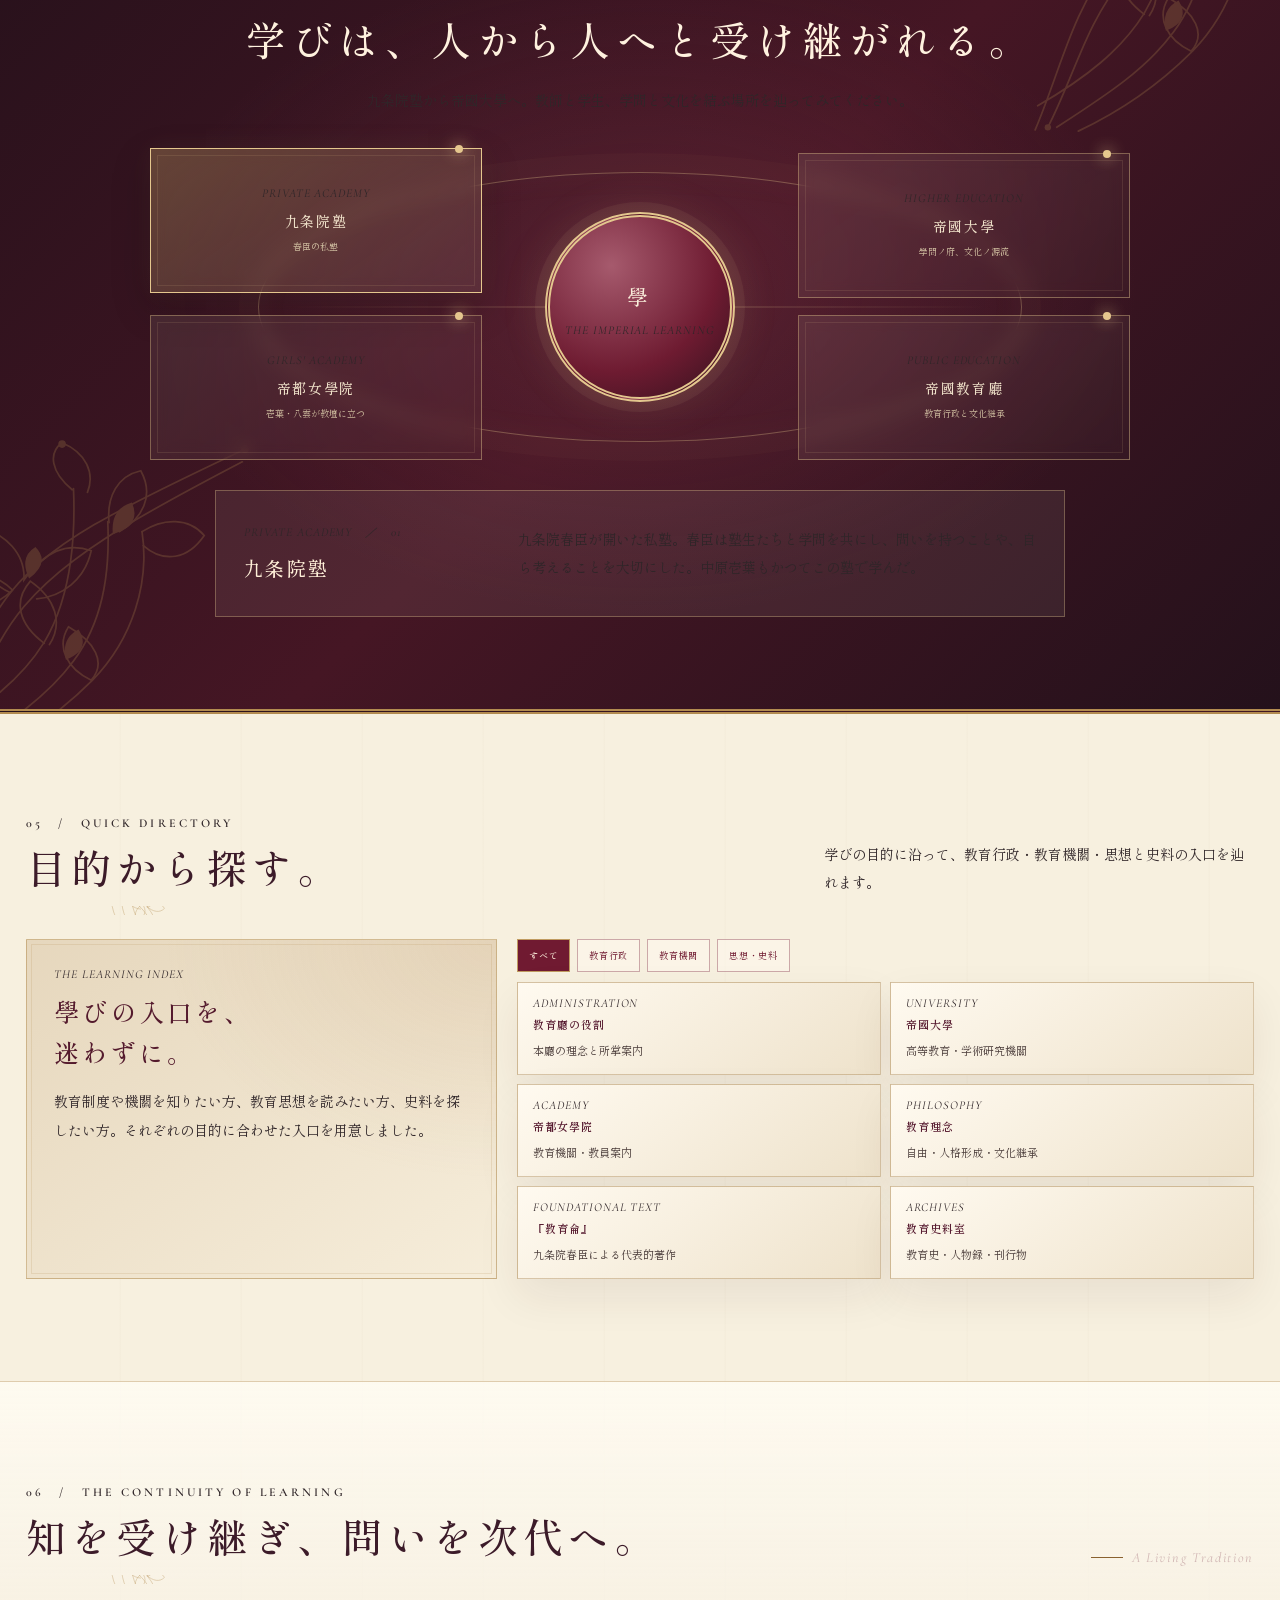
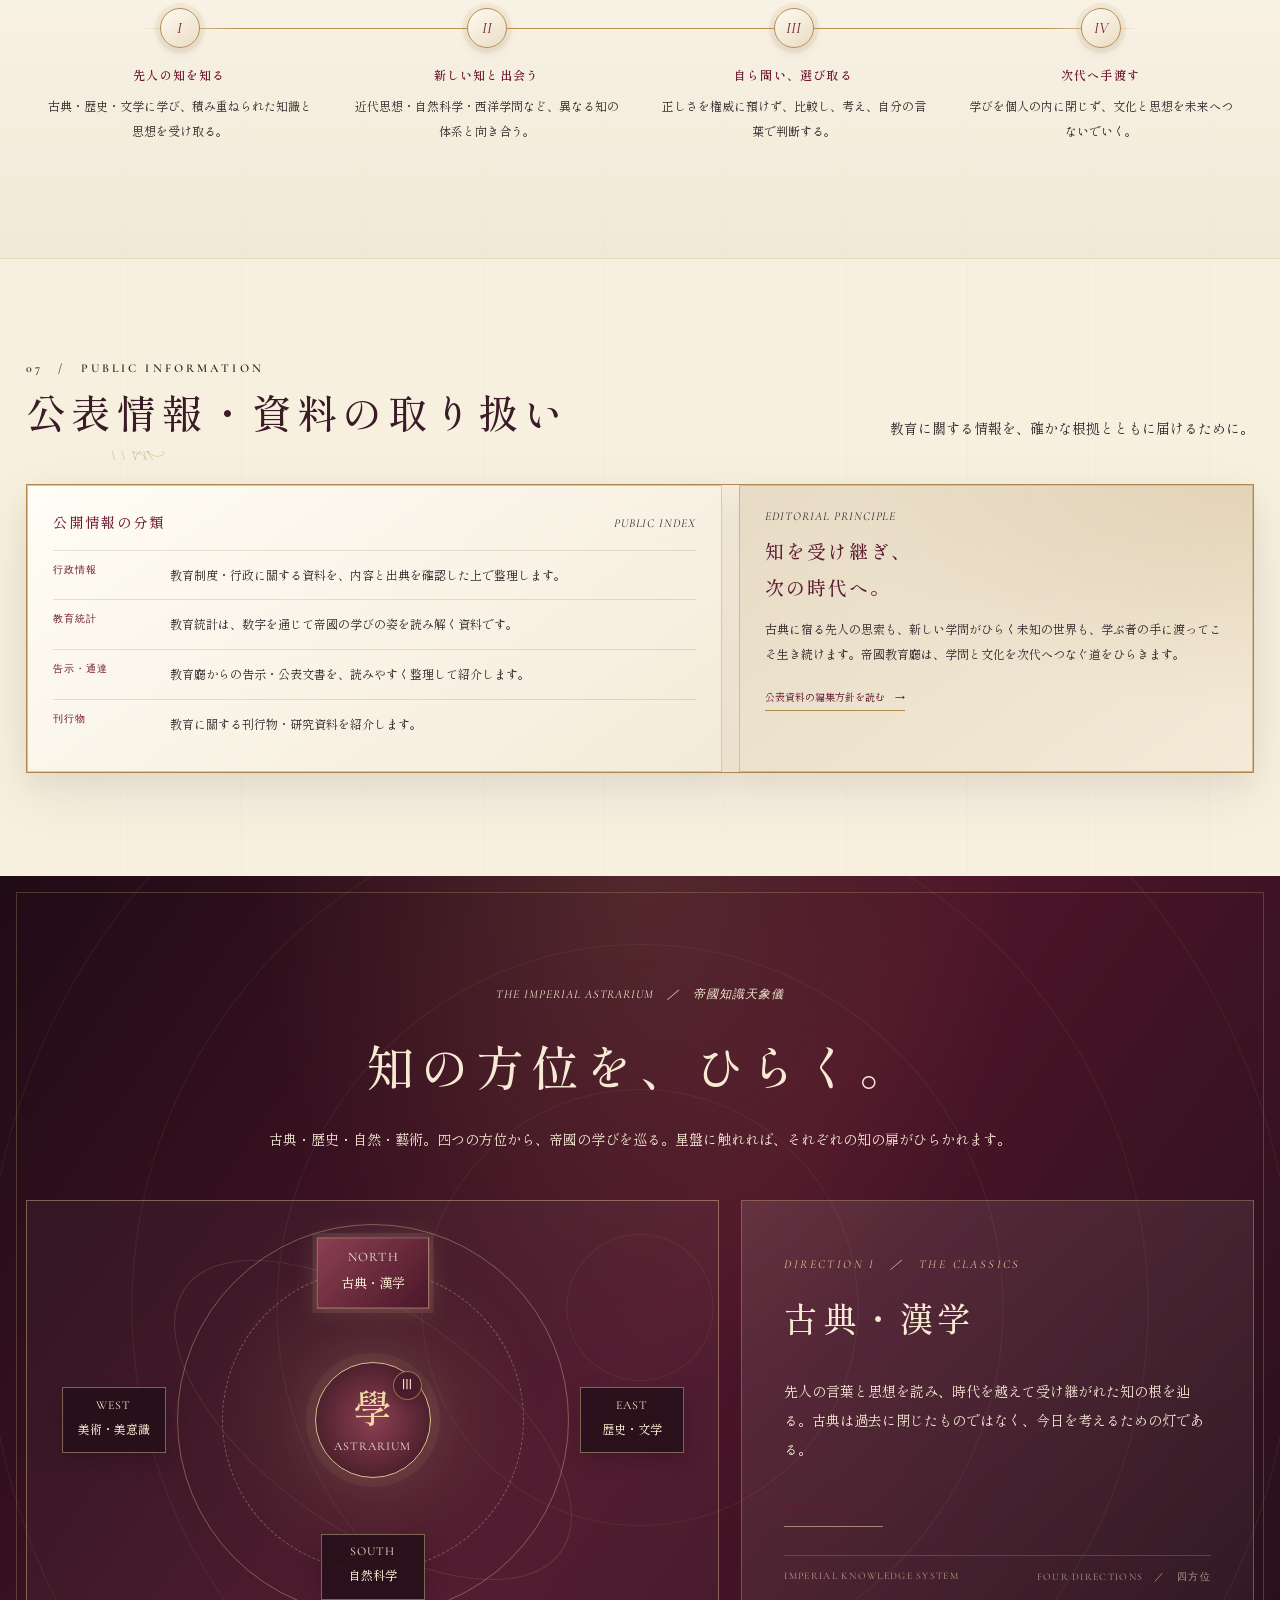
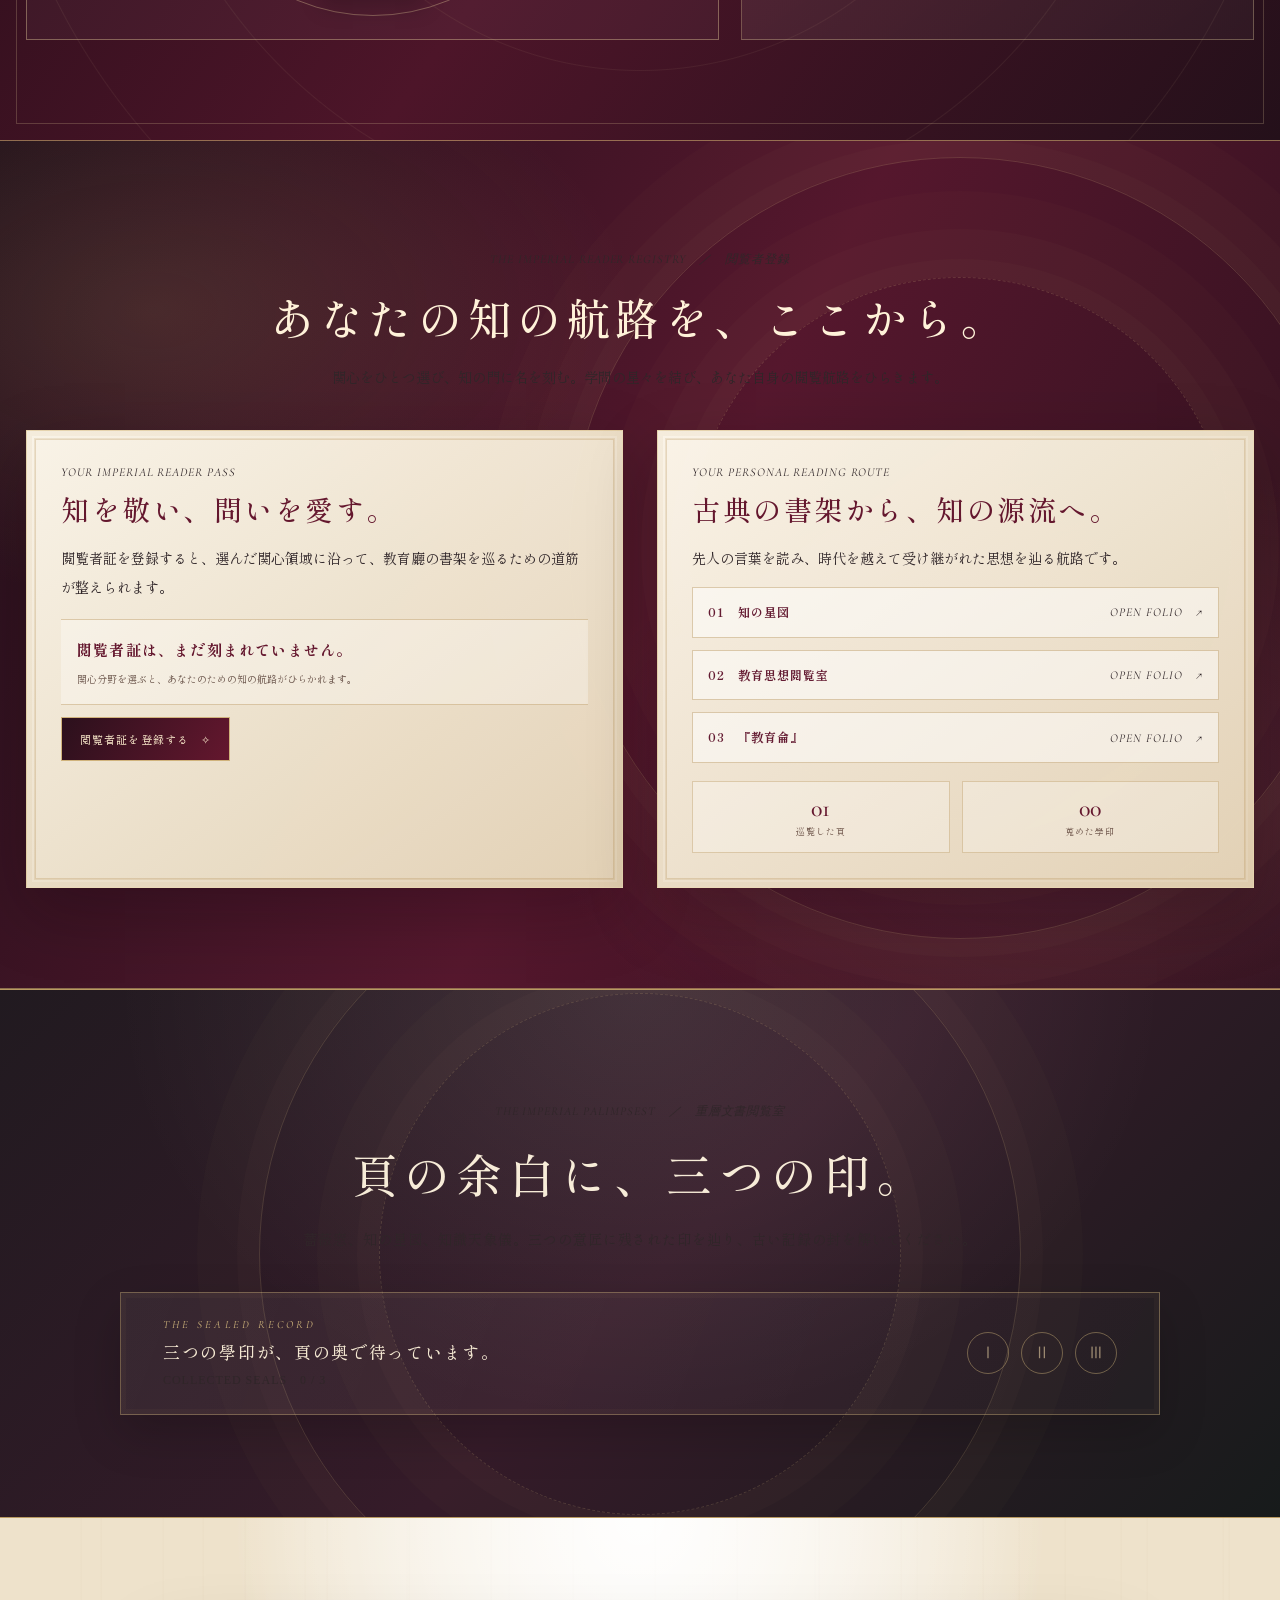
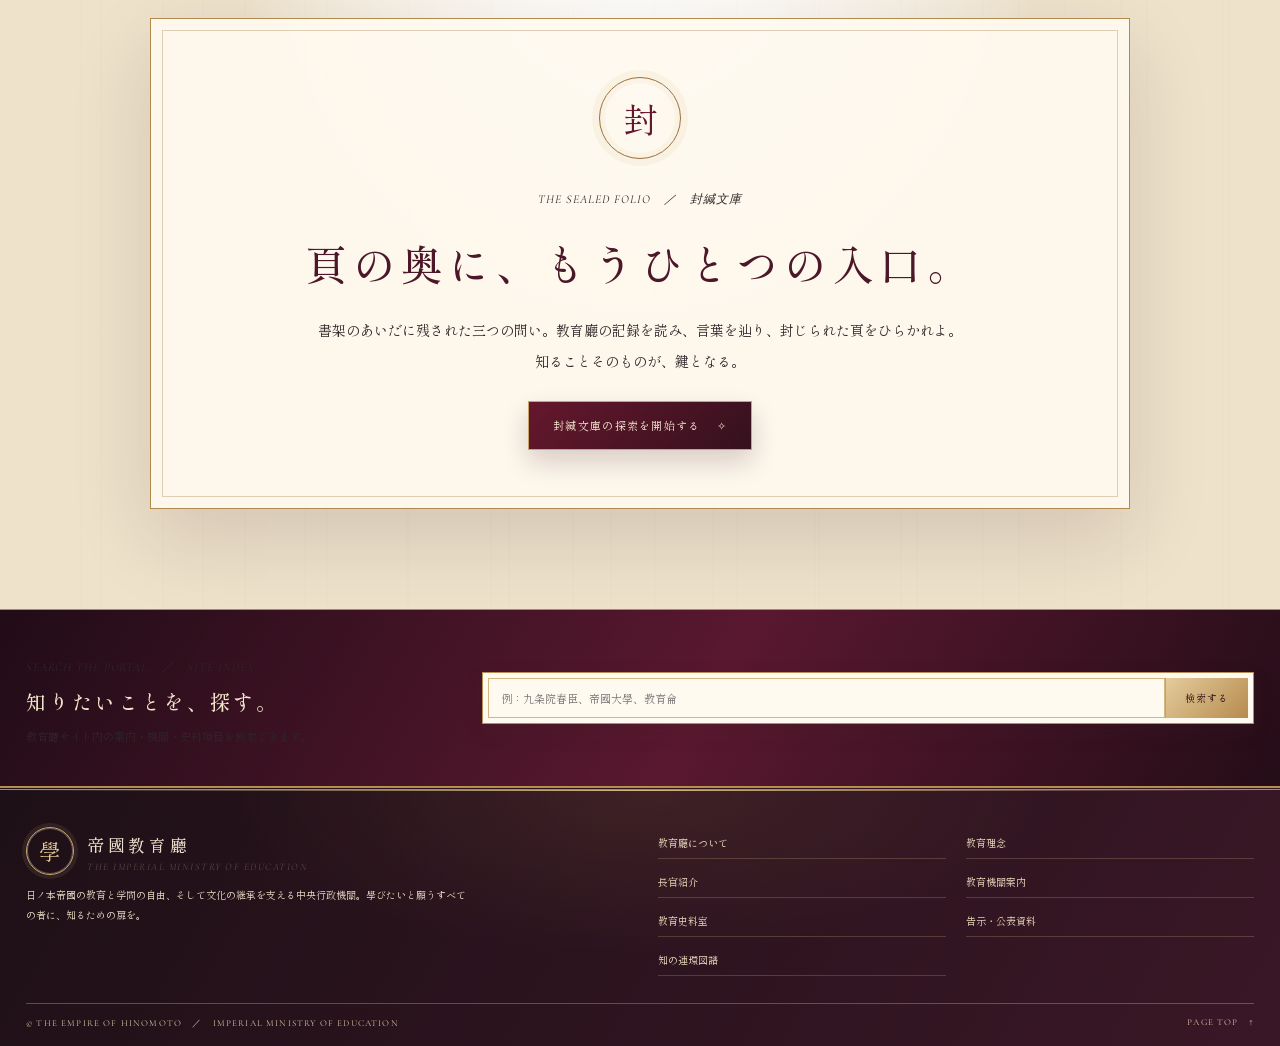
==== commit dbbd36f6: "Refresh portal asset cache keys for circuit integration" ====
--- a/index.html
+++ b/index.html
@@ -17,7 +17,7 @@
 <link rel="preconnect" href="https://fonts.gstatic.com" crossorigin>
 <link href="https://fonts.googleapis.com/css2?family=Cormorant+Garamond:wght@400;500;600;700&family=Shippori+Mincho:wght@400;500;600;700;800&display=swap" rel="stylesheet">
 <link rel="icon" href="favicon.svg" type="image/svg+xml">
-<link rel="stylesheet" href="education.css?v=20261105-5">
+<link rel="stylesheet" href="education.css?v=20261120-1">
 <link rel="stylesheet" href="education-rococo.css?v=20261105-1">
 <link rel="stylesheet" href="education-eidolon.css?v=20261105-4">
 <link rel="stylesheet" href="education-imperial.css?v=20261105-5">
@@ -548,11 +548,11 @@
  </div>
  <div class="command-results"><div class="command-results-head"><strong id="command-count">主要項目</strong><span>EDUCATION / ARCHIVE / PEOPLE</span></div><div class="command-results-list" id="command-results-list"></div></div>
 </dialog>
-<script src="education.js?v=20261106-15" defer></script>
+<script src="education.js?v=20261120-1" defer></script>
 <script src="education-imperial.js?v=20261105-2" defer></script>
 <script src="education-renaissance.js?v=20261107-1" defer></script>
 <script src="education-celestial.js?v=20261105-1" defer></script>
-<script src="education-empire.js?v=20261106-14" defer></script>
+<script src="education-empire.js?v=20261120-1" defer></script>
 <script src="education-palace.js?v=20261106-3" defer></script>
 <script src="education-atelier.js?v=20261105-1" defer></script>
 <script src="education-ceremony.js?v=20261106-1" defer></script>
--- a/education.css
+++ b/education.css
@@ -25,7 +25,7 @@
 .hero-visual svg{width:100%;height:100%;overflow:visible}.visual-caption{position:absolute;bottom:-4px;right:4px;font:italic 13px var(--roman);letter-spacing:.17em;color:#827052}
 .hero-vertical{position:absolute;left:0;bottom:18px;writing-mode:vertical-rl;font-size:10px;letter-spacing:.25em;color:#927d5f}
 .hero-index{font:10px var(--roman);letter-spacing:.2em;color:#95856a;margin-top:26px}
-.portal-ribbon{background:#eee4d2;border-block:1px solid rgba(178,139,78,.38)}.ribbon-grid{display:grid;grid-template-columns:repeat(4,1fr)}.ribbon-item{display:flex;align-items:center;gap:13px;min-height:91px;padding:15px 20px;border-right:1px solid rgba(178,139,78,.29);transition:background .2s}.ribbon-item:first-child{border-left:1px solid rgba(178,139,78,.29)}.ribbon-item:hover{background:rgba(255,255,255,.42)}.ribbon-num{font:italic 27px var(--roman);color:var(--gold)}.ribbon-item strong{display:block;font-size:11px;color:var(--wine);letter-spacing:.1em;font-weight:600}.ribbon-item small{display:block;font-size:9px;color:var(--muted);margin-top:3px}
+.portal-ribbon{background:#eee4d2;border-block:1px solid rgba(178,139,78,.38)}.ribbon-grid{display:grid;grid-template-columns:repeat(5,minmax(0,1fr))}.ribbon-item{display:flex;align-items:center;gap:13px;min-height:91px;padding:15px 20px;border-right:1px solid rgba(178,139,78,.29);transition:background .2s}.ribbon-item:first-child{border-left:1px solid rgba(178,139,78,.29)}.ribbon-item:hover{background:rgba(255,255,255,.42)}.ribbon-num{font:italic 27px var(--roman);color:var(--gold)}.ribbon-item strong{display:block;font-size:11px;color:var(--wine);letter-spacing:.1em;font-weight:600}.ribbon-item small{display:block;font-size:9px;color:var(--muted);margin-top:3px}
 .section{position:relative;padding:79px 0}.section-paper{background:rgba(255,253,246,.62);border-block:1px solid rgba(178,139,78,.2)}.section-heading{display:flex;justify-content:space-between;align-items:end;gap:24px;margin-bottom:31px}.section-heading .kicker{font:600 10px var(--roman);letter-spacing:.24em;color:var(--wine3)}.section-heading h2{font-size:clamp(25px,3vw,37px);font-weight:500;letter-spacing:.1em;margin:7px 0 0;line-height:1.5}.section-heading p{max-width:430px;margin:0;font-size:10px;line-height:2.1;color:var(--muted)}.section-mark{display:flex;align-items:center;gap:9px;font:italic 14px var(--roman);color:var(--gold);white-space:nowrap}.section-mark:before{content:"";width:32px;height:1px;background:var(--gold)}
 .lede-grid{display:grid;grid-template-columns:.8fr 1.2fr;gap:20px}.lede-plaque{position:relative;overflow:hidden;background:linear-gradient(145deg,#3c1521,#741b31);color:#f5ead7;padding:34px;min-height:290px}.lede-plaque:after{content:"學";position:absolute;right:-12px;bottom:-90px;font-size:255px;line-height:1;color:rgba(255,255,255,.035)}.lede-plaque small{position:relative;font:italic 11px var(--roman);letter-spacing:.18em;color:var(--palegold)}.lede-plaque h3{position:relative;font-size:24px;font-weight:500;letter-spacing:.1em;line-height:1.75;margin:26px 0 14px}.lede-plaque p{position:relative;color:#e0d1bc;font-size:11px;line-height:2.1}.lede-paper{background:rgba(255,253,246,.75);border:1px solid var(--line);padding:28px 32px;display:flex;flex-direction:column;justify-content:center}.lede-paper .large{font-size:16px;line-height:2.1;letter-spacing:.03em}.lede-paper p{font-size:11px;line-height:2.2;color:var(--muted);margin:12px 0 0}
 .principle-grid{display:grid;grid-template-columns:repeat(4,1fr);gap:12px;margin-top:22px}.principle{background:rgba(255,253,246,.7);border:1px solid var(--line);border-top:2px solid var(--gold);padding:18px 17px 20px;min-height:166px}.principle .roman{font:italic 23px var(--roman);color:var(--gold)}.principle h3{font-size:12px;color:var(--wine);letter-spacing:.08em;margin:8px 0}.principle p{font-size:10px;color:var(--muted);line-height:2}
